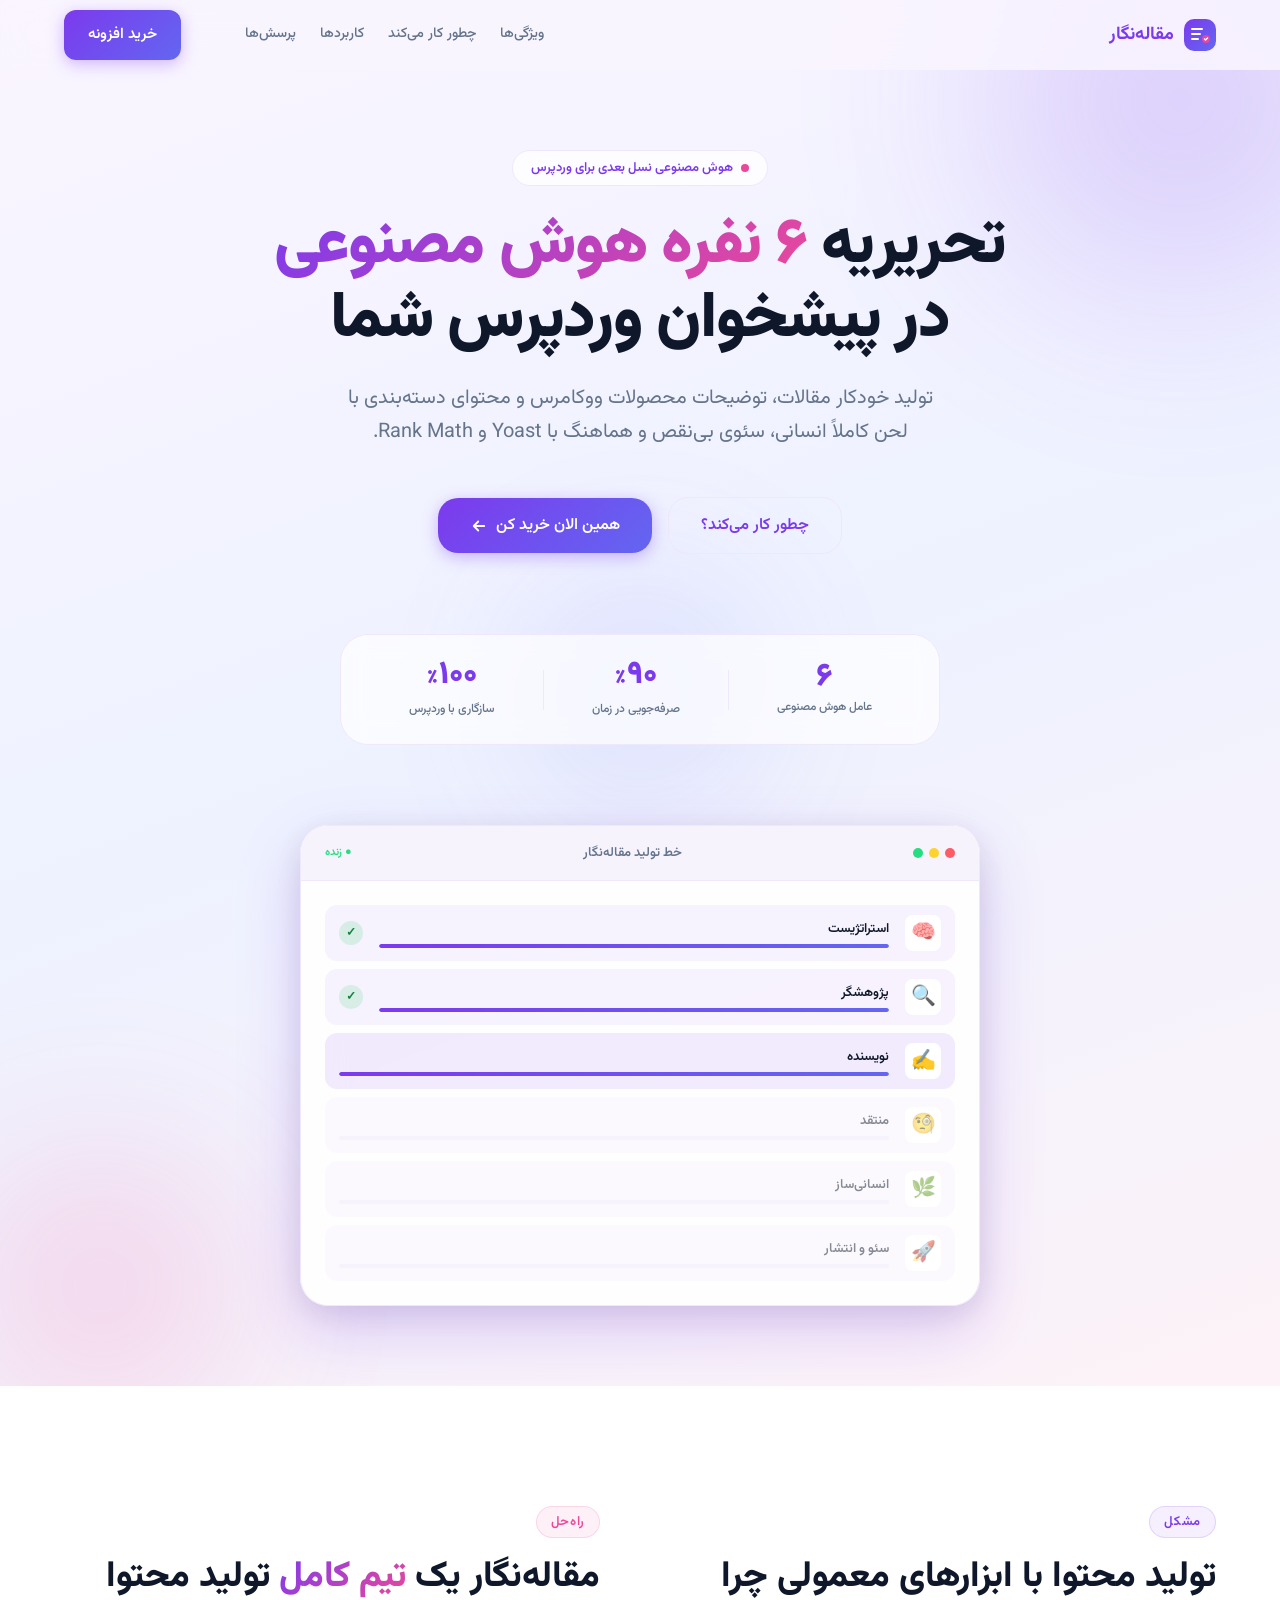
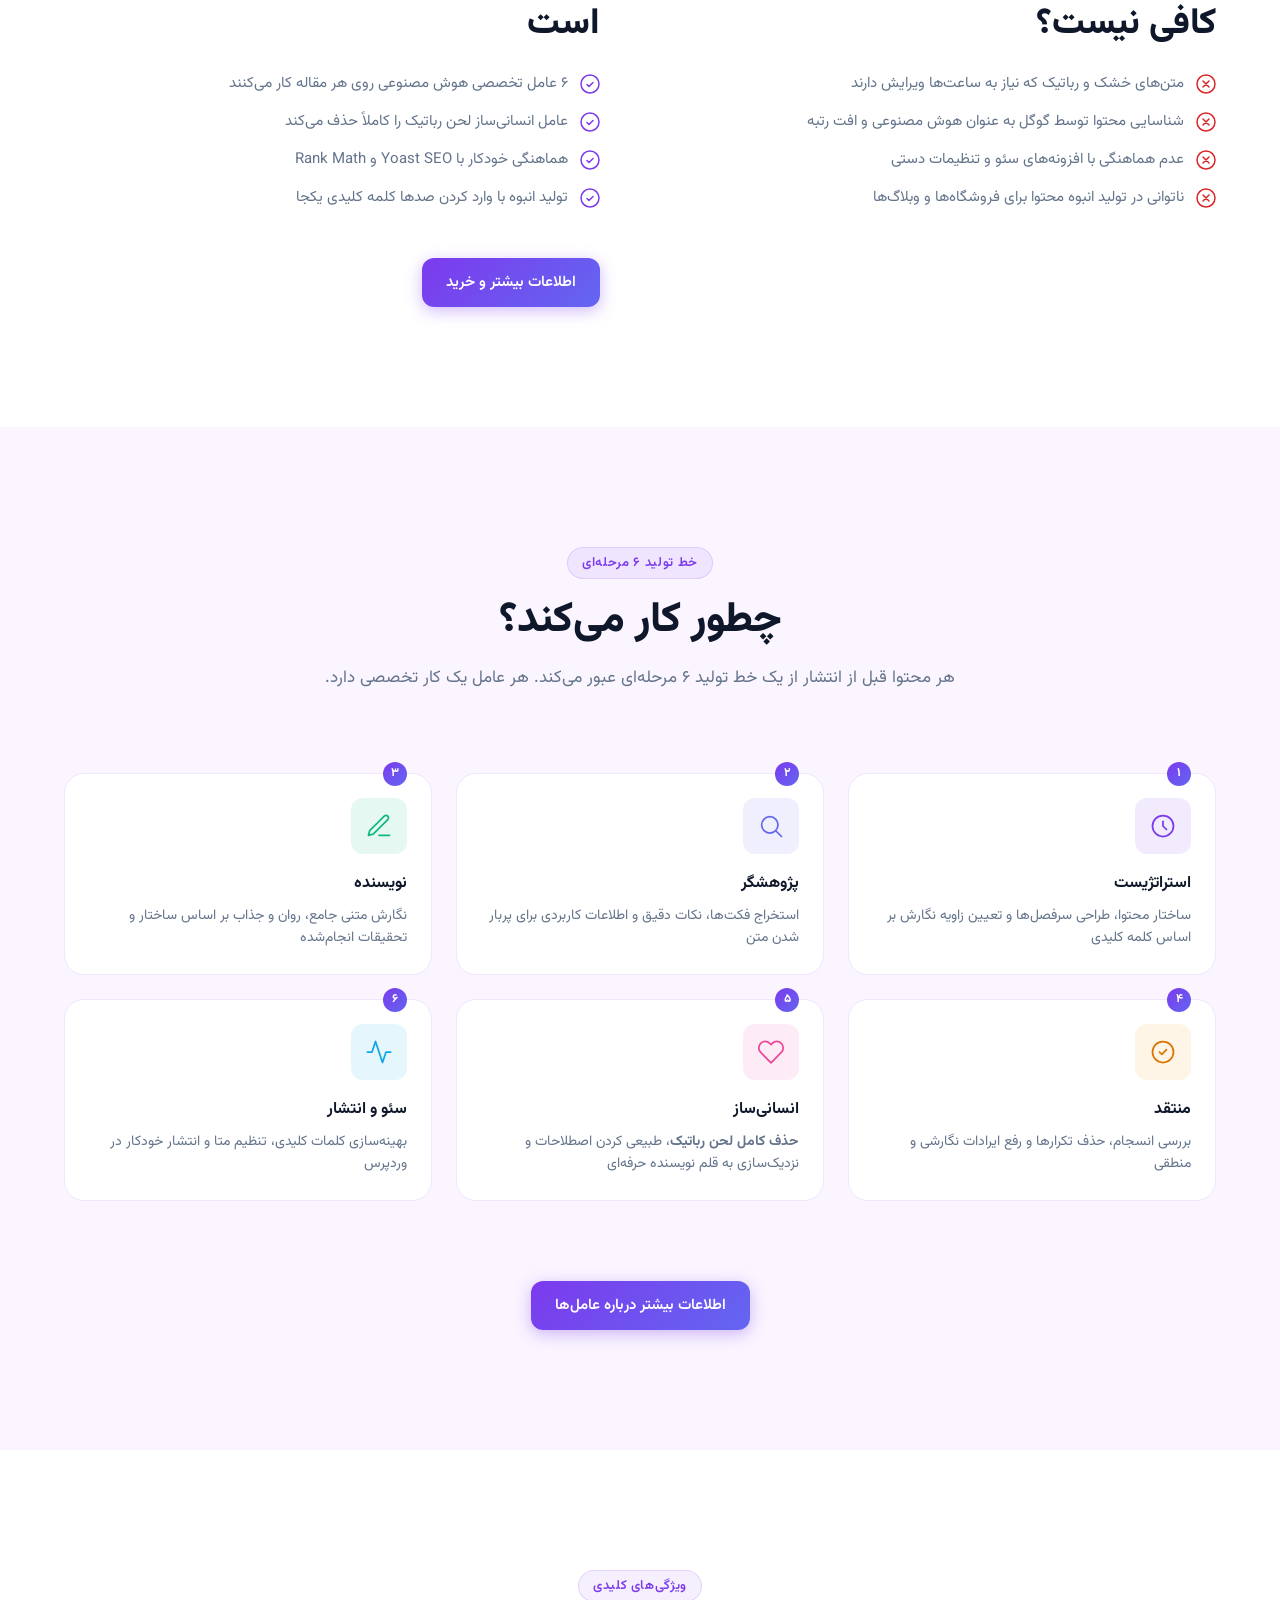
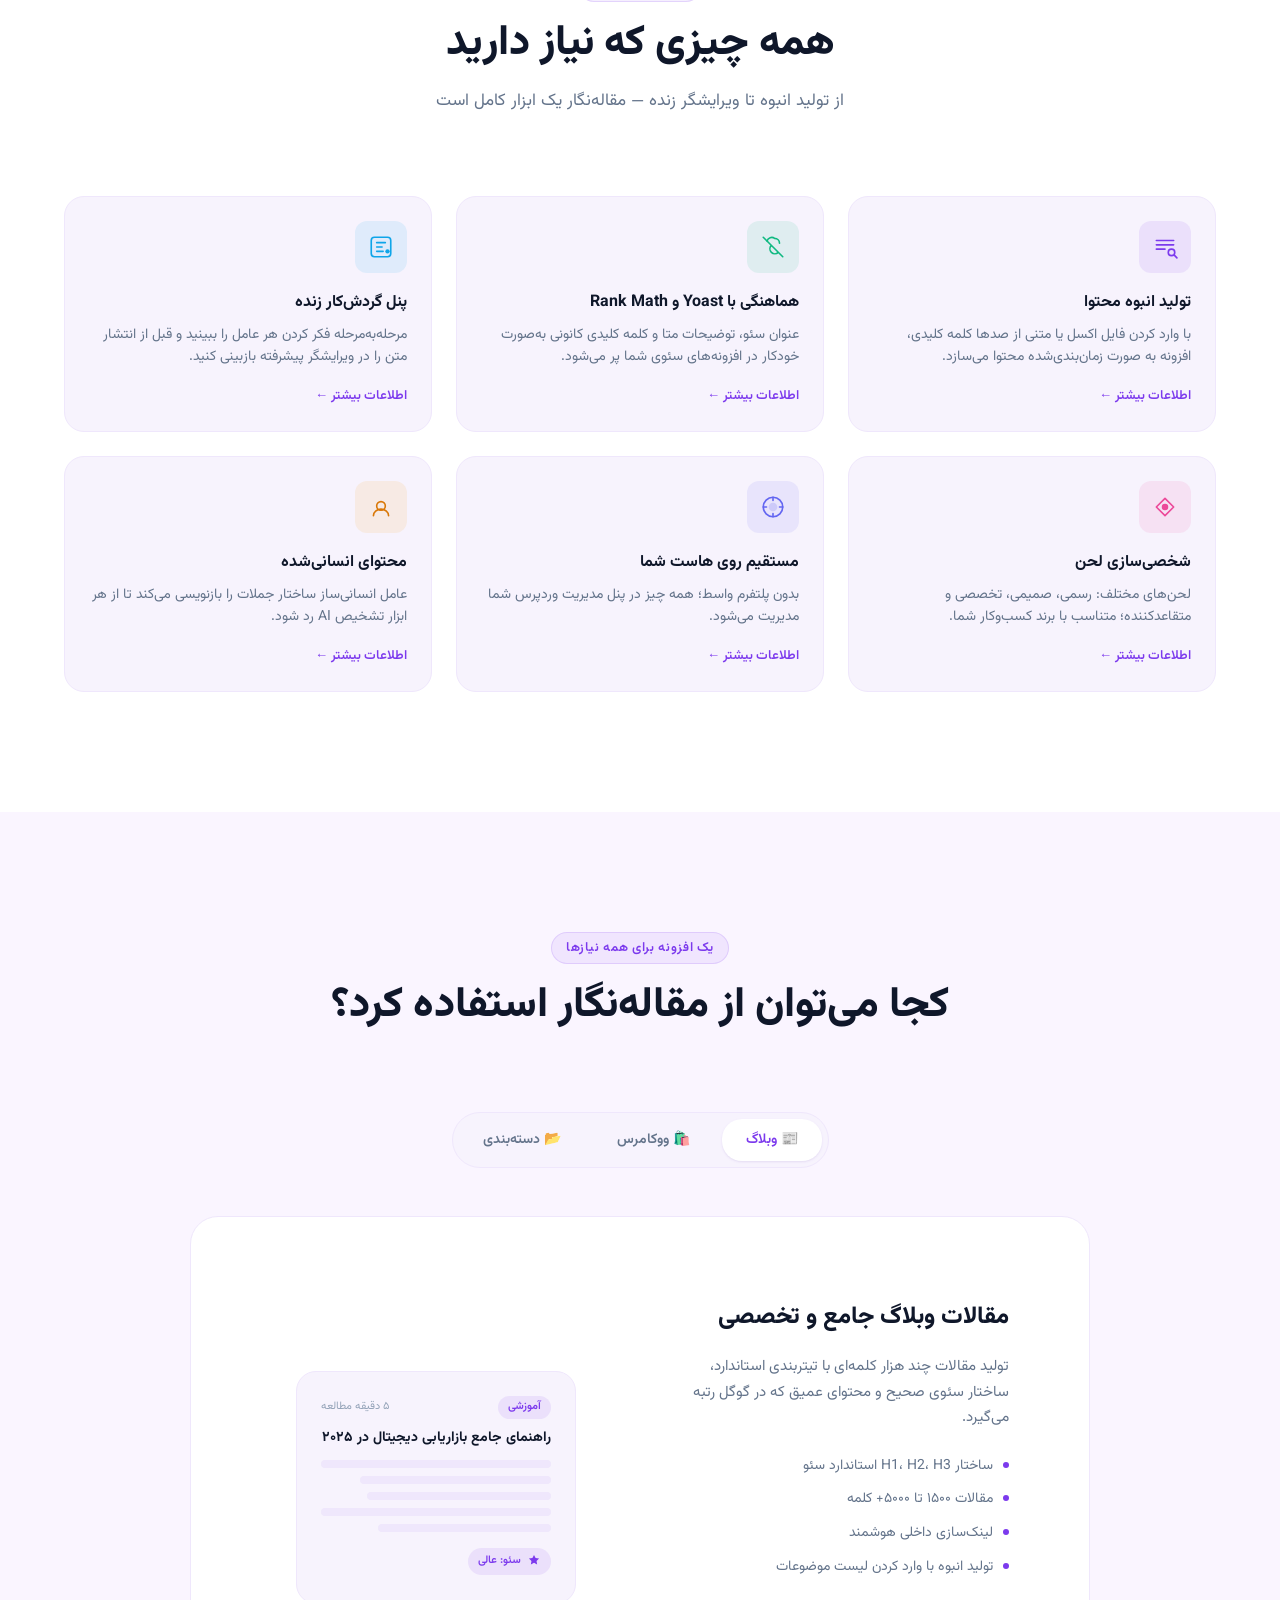
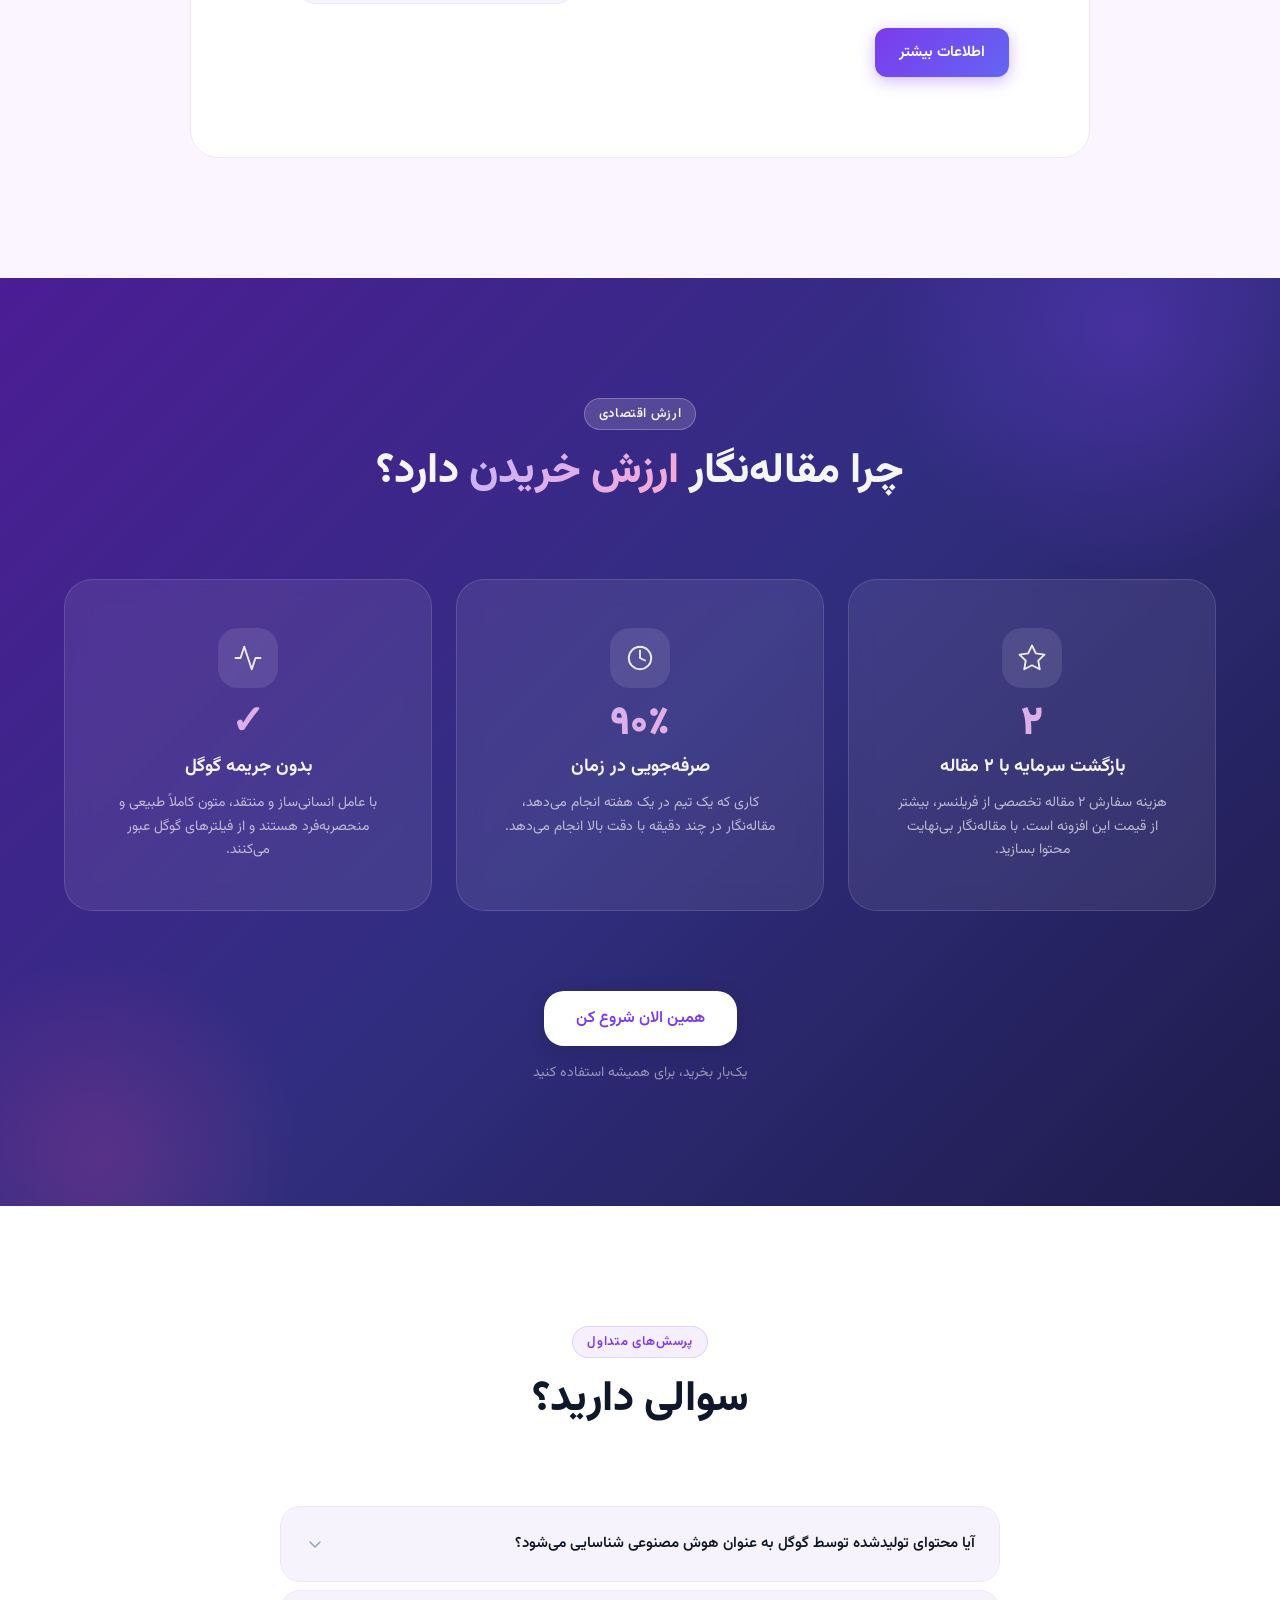
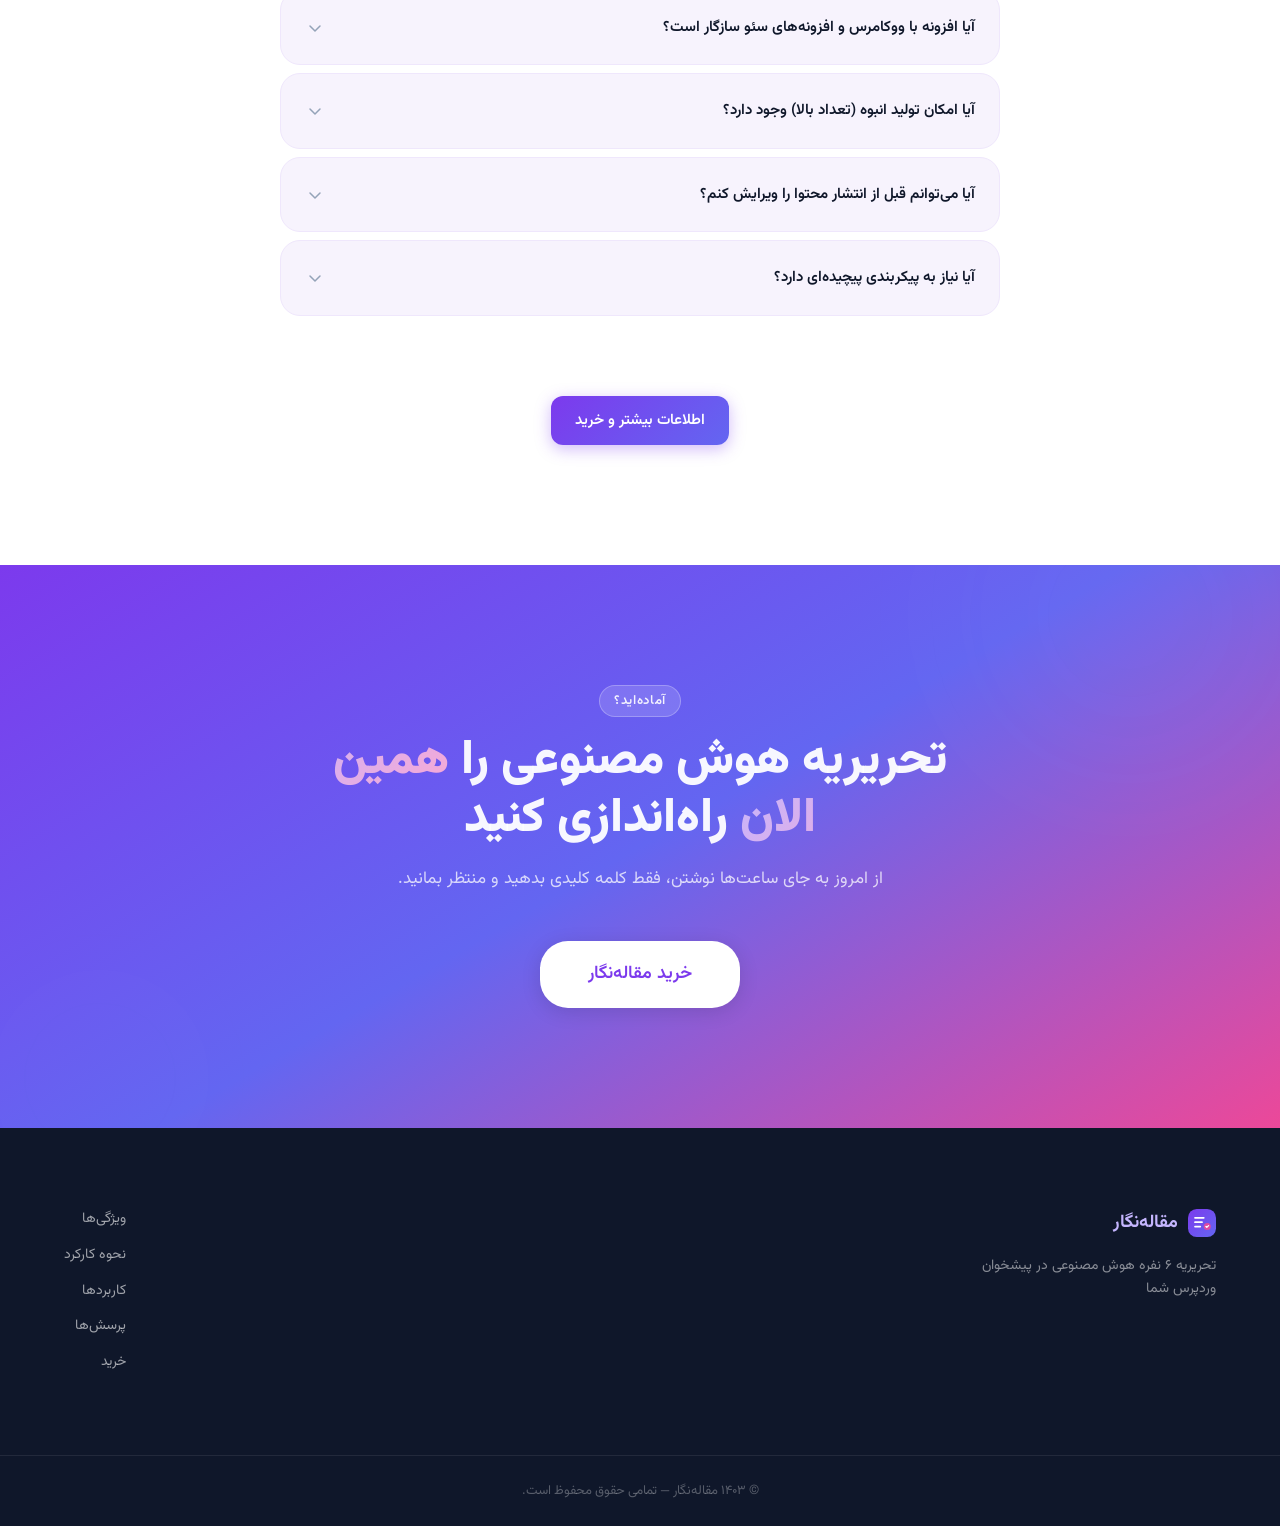
==== index.html @ 0fad4ed1 "fix: hero title line break - gradient text on line 1, rest on line 2" ====
<!DOCTYPE html>
<html lang="fa" dir="rtl">
<head>
  <meta charset="UTF-8" />
  <meta name="viewport" content="width=device-width, initial-scale=1.0" />
  <title>مقاله‌نگار | تحریریه هوش مصنوعی برای وردپرس شما</title>
  <meta name="description" content="مقاله‌نگار یک سیستم هوش مصنوعی ۶ عاملی برای تولید خودکار محتوای وردپرس، سئوی بی‌نقص و مدیریت آسان مقالات است." />
  <meta name="keywords" content="مقاله نگار, افزونه وردپرس, هوش مصنوعی, تولید محتوا, سئو, ووکامرس" />
  <link rel="preconnect" href="https://fonts.googleapis.com" />
  <link rel="preconnect" href="https://fonts.gstatic.com" crossorigin />
  <link href="https://fonts.googleapis.com/css2?family=Vazirmatn:wght@300;400;500;600;700;800;900&display=swap" rel="stylesheet" />
  <link rel="stylesheet" href="style.css" />
</head>
<body>

  <!-- ===== NAVBAR ===== -->
  <header class="navbar" id="navbar">
    <div class="container navbar-inner">
      <a href="#" class="logo" aria-label="مقاله‌نگار">
        <div class="logo-icon" aria-hidden="true">
          <svg width="32" height="32" viewBox="0 0 32 32" fill="none" xmlns="http://www.w3.org/2000/svg">
            <rect width="32" height="32" rx="10" fill="url(#logoGrad)"/>
            <path d="M8 10h10M8 15h8M8 20h6" stroke="#fff" stroke-width="2" stroke-linecap="round"/>
            <circle cx="22" cy="20" r="4" fill="#EC4899" opacity="0.9"/>
            <path d="M20.5 20l1 1 2-2" stroke="#fff" stroke-width="1.5" stroke-linecap="round" stroke-linejoin="round"/>
            <defs>
              <linearGradient id="logoGrad" x1="0" y1="0" x2="32" y2="32" gradientUnits="userSpaceOnUse">
                <stop stop-color="#7C3AED"/>
                <stop offset="1" stop-color="#6366F1"/>
              </linearGradient>
            </defs>
          </svg>
        </div>
        <span class="logo-text">مقاله‌نگار</span>
      </a>
      <nav class="nav-links" aria-label="ناوبری اصلی">
        <a href="#features">ویژگی‌ها</a>
        <a href="#how-it-works">چطور کار می‌کند</a>
        <a href="#usecases">کاربردها</a>
        <a href="#faq">پرسش‌ها</a>
      </nav>
      <a href="purchase.html" class="btn btn-primary nav-cta">خرید افزونه</a>
      <button class="nav-toggle" aria-label="باز کردن منو" aria-expanded="false" aria-controls="mobile-menu">
        <svg width="22" height="22" viewBox="0 0 22 22" fill="none" aria-hidden="true">
          <path d="M3 6h16M3 11h16M3 16h16" stroke="currentColor" stroke-width="2" stroke-linecap="round"/>
        </svg>
      </button>
    </div>
    <div class="mobile-menu" id="mobile-menu" hidden>
      <a href="#features">ویژگی‌ها</a>
      <a href="#how-it-works">چطور کار می‌کند</a>
      <a href="#usecases">کاربردها</a>
      <a href="#faq">پرسش‌ها</a>
      <a href="purchase.html" class="btn btn-primary">خرید افزونه</a>
    </div>
  </header>

  <main>

    <!-- ===== HERO ===== -->
    <section class="hero" id="hero" aria-labelledby="hero-heading">
      <div class="hero-bg-orbs" aria-hidden="true">
        <div class="orb orb-1"></div>
        <div class="orb orb-2"></div>
        <div class="orb orb-3"></div>
      </div>
      <div class="container hero-inner">
        <div class="hero-badge reveal-up">
          <span class="badge-dot" aria-hidden="true"></span>
          هوش مصنوعی نسل بعدی برای وردپرس
        </div>
        <h1 class="hero-title reveal-up delay-1" id="hero-heading">
          تحریریه <span class="text-gradient">۶ نفره هوش مصنوعی</span><br/>در پیشخوان وردپرس شما
        </h1>
        <p class="hero-subtitle reveal-up delay-2">
          تولید خودکار مقالات، توضیحات محصولات ووکامرس و محتوای دسته‌بندی با لحن کاملاً انسانی، سئوی بی‌نقص و هماهنگ با Yoast و Rank Math.
        </p>
        <div class="hero-actions reveal-up delay-3">
          <a href="#how-it-works" class="btn btn-ghost btn-lg" id="hero-cta-secondary">
            چطور کار می‌کند؟
          </a>
          <a href="purchase.html" class="btn btn-primary btn-lg" id="hero-cta-primary">
            همین الان خرید کن
            <svg width="18" height="18" viewBox="0 0 18 18" fill="none" aria-hidden="true">
              <path d="M14.25 9H3.75M8.25 4.5L3.75 9l4.5 4.5" stroke="currentColor" stroke-width="1.8" stroke-linecap="round" stroke-linejoin="round"/>
            </svg>
          </a>
        </div>
        <div class="hero-stats reveal-up delay-4">
          <div class="stat-item">
            <div class="stat-value-row">
              <span class="stat-number" data-target="6">۰</span>
            </div>
            <span class="stat-label">عامل هوش مصنوعی</span>
          </div>
          <div class="stat-divider" aria-hidden="true"></div>
          <div class="stat-item">
            <div class="stat-value-row">
              <span class="stat-number" data-target="90">۰</span><span class="stat-suffix">٪</span>
            </div>
            <span class="stat-label">صرفه‌جویی در زمان</span>
          </div>
          <div class="stat-divider" aria-hidden="true"></div>
          <div class="stat-item">
            <div class="stat-value-row">
              <span class="stat-number" data-target="100">۰</span><span class="stat-suffix">٪</span>
            </div>
            <span class="stat-label">سازگاری با وردپرس</span>
          </div>
        </div>
      </div>
      <!-- Hero visual card -->
      <div class="container">
        <div class="hero-visual reveal-up delay-5" aria-hidden="true">
          <div class="workflow-card">
            <div class="workflow-header">
              <div class="workflow-dots">
                <span></span><span></span><span></span>
              </div>
              <span class="workflow-title">خط تولید مقاله‌نگار</span>
              <span class="workflow-status live">● زنده</span>
            </div>
            <div class="workflow-agents">
              <div class="agent-step active">
                <div class="agent-icon planner">🧠</div>
                <div class="agent-info">
                  <span class="agent-name">استراتژیست</span>
                  <div class="agent-progress"><div class="progress-bar" style="width:100%"></div></div>
                </div>
                <span class="agent-badge done">✓</span>
              </div>
              <div class="agent-step active">
                <div class="agent-icon researcher">🔍</div>
                <div class="agent-info">
                  <span class="agent-name">پژوهشگر</span>
                  <div class="agent-progress"><div class="progress-bar" style="width:100%"></div></div>
                </div>
                <span class="agent-badge done">✓</span>
              </div>
              <div class="agent-step running">
                <div class="agent-icon writer">✍️</div>
                <div class="agent-info">
                  <span class="agent-name">نویسنده</span>
                  <div class="agent-progress"><div class="progress-bar progress-anim" style="width:65%"></div></div>
                </div>
                <span class="agent-badge running">...</span>
              </div>
              <div class="agent-step pending">
                <div class="agent-icon critic">🧐</div>
                <div class="agent-info">
                  <span class="agent-name">منتقد</span>
                  <div class="agent-progress"><div class="progress-bar" style="width:0%"></div></div>
                </div>
              </div>
              <div class="agent-step pending">
                <div class="agent-icon humanizer">🌿</div>
                <div class="agent-info">
                  <span class="agent-name">انسانی‌ساز</span>
                  <div class="agent-progress"><div class="progress-bar" style="width:0%"></div></div>
                </div>
              </div>
              <div class="agent-step pending">
                <div class="agent-icon seo">🚀</div>
                <div class="agent-info">
                  <span class="agent-name">سئو و انتشار</span>
                  <div class="agent-progress"><div class="progress-bar" style="width:0%"></div></div>
                </div>
              </div>
            </div>
          </div>
        </div>
      </div>
    </section>

    <!-- ===== PROBLEM / SOLUTION ===== -->
    <section class="problem-section section" id="problem" aria-labelledby="problem-heading">
      <div class="container">
        <div class="problem-inner">
          <div class="problem-side reveal-right">
            <div class="section-label">مشکل</div>
            <h2 id="problem-heading">تولید محتوا با ابزارهای معمولی چرا کافی نیست؟</h2>
            <ul class="problem-list">
              <li>
                <svg class="icon-x" viewBox="0 0 20 20" fill="none" aria-hidden="true"><circle cx="10" cy="10" r="9" stroke="#DC2626" stroke-width="1.5"/><path d="M7 7l6 6M13 7l-6 6" stroke="#DC2626" stroke-width="1.5" stroke-linecap="round"/></svg>
                متن‌های خشک و رباتیک که نیاز به ساعت‌ها ویرایش دارند
              </li>
              <li>
                <svg class="icon-x" viewBox="0 0 20 20" fill="none" aria-hidden="true"><circle cx="10" cy="10" r="9" stroke="#DC2626" stroke-width="1.5"/><path d="M7 7l6 6M13 7l-6 6" stroke="#DC2626" stroke-width="1.5" stroke-linecap="round"/></svg>
                شناسایی محتوا توسط گوگل به عنوان هوش مصنوعی و افت رتبه
              </li>
              <li>
                <svg class="icon-x" viewBox="0 0 20 20" fill="none" aria-hidden="true"><circle cx="10" cy="10" r="9" stroke="#DC2626" stroke-width="1.5"/><path d="M7 7l6 6M13 7l-6 6" stroke="#DC2626" stroke-width="1.5" stroke-linecap="round"/></svg>
                عدم هماهنگی با افزونه‌های سئو و تنظیمات دستی
              </li>
              <li>
                <svg class="icon-x" viewBox="0 0 20 20" fill="none" aria-hidden="true"><circle cx="10" cy="10" r="9" stroke="#DC2626" stroke-width="1.5"/><path d="M7 7l6 6M13 7l-6 6" stroke="#DC2626" stroke-width="1.5" stroke-linecap="round"/></svg>
                ناتوانی در تولید انبوه محتوا برای فروشگاه‌ها و وبلاگ‌ها
              </li>
            </ul>
          </div>
          <div class="solution-side reveal-left">
            <div class="section-label accent">راه‌حل</div>
            <h2>مقاله‌نگار یک <span class="text-gradient">تیم کامل</span> تولید محتوا است</h2>
            <ul class="solution-list">
              <li>
                <svg class="icon-check" viewBox="0 0 20 20" fill="none" aria-hidden="true"><circle cx="10" cy="10" r="9" stroke="#7C3AED" stroke-width="1.5"/><path d="M7 10.5l2 2 4-4" stroke="#7C3AED" stroke-width="1.5" stroke-linecap="round" stroke-linejoin="round"/></svg>
                ۶ عامل تخصصی هوش مصنوعی روی هر مقاله کار می‌کنند
              </li>
              <li>
                <svg class="icon-check" viewBox="0 0 20 20" fill="none" aria-hidden="true"><circle cx="10" cy="10" r="9" stroke="#7C3AED" stroke-width="1.5"/><path d="M7 10.5l2 2 4-4" stroke="#7C3AED" stroke-width="1.5" stroke-linecap="round" stroke-linejoin="round"/></svg>
                عامل انسانی‌ساز لحن رباتیک را کاملاً حذف می‌کند
              </li>
              <li>
                <svg class="icon-check" viewBox="0 0 20 20" fill="none" aria-hidden="true"><circle cx="10" cy="10" r="9" stroke="#7C3AED" stroke-width="1.5"/><path d="M7 10.5l2 2 4-4" stroke="#7C3AED" stroke-width="1.5" stroke-linecap="round" stroke-linejoin="round"/></svg>
                هماهنگی خودکار با Yoast SEO و Rank Math
              </li>
              <li>
                <svg class="icon-check" viewBox="0 0 20 20" fill="none" aria-hidden="true"><circle cx="10" cy="10" r="9" stroke="#7C3AED" stroke-width="1.5"/><path d="M7 10.5l2 2 4-4" stroke="#7C3AED" stroke-width="1.5" stroke-linecap="round" stroke-linejoin="round"/></svg>
                تولید انبوه با وارد کردن صدها کلمه کلیدی یکجا
              </li>
            </ul>
            <a href="purchase.html" class="btn btn-primary" id="problem-cta">اطلاعات بیشتر و خرید</a>
          </div>
        </div>
      </div>
    </section>

    <!-- ===== HOW IT WORKS — 6 AGENTS ===== -->
    <section class="agents-section section" id="how-it-works" aria-labelledby="agents-heading">
      <div class="container">
        <div class="section-header reveal-up">
          <div class="section-label">خط تولید ۶ مرحله‌ای</div>
          <h2 id="agents-heading">چطور کار می‌کند؟</h2>
          <p>هر محتوا قبل از انتشار از یک خط تولید ۶ مرحله‌ای عبور می‌کند. هر عامل یک کار تخصصی دارد.</p>
        </div>
        <div class="agents-pipeline reveal-up delay-1">
          <div class="pipeline-connector" aria-hidden="true"></div>
          <div class="agent-card" data-index="1">
            <div class="agent-card-number" aria-hidden="true">۱</div>
            <div class="agent-card-icon planner-bg" aria-hidden="true">
              <svg viewBox="0 0 24 24" fill="none" width="28" height="28">
                <path d="M12 3C7.03 3 3 7.03 3 12s4.03 9 9 9 9-4.03 9-9-4.03-9-9-9z" stroke="currentColor" stroke-width="1.5"/>
                <path d="M12 8v4l3 3" stroke="currentColor" stroke-width="1.5" stroke-linecap="round"/>
              </svg>
            </div>
            <h3>استراتژیست</h3>
            <p>ساختار محتوا، طراحی سرفصل‌ها و تعیین زاویه نگارش بر اساس کلمه کلیدی</p>
          </div>
          <div class="agent-card" data-index="2">
            <div class="agent-card-number" aria-hidden="true">۲</div>
            <div class="agent-card-icon researcher-bg" aria-hidden="true">
              <svg viewBox="0 0 24 24" fill="none" width="28" height="28">
                <circle cx="11" cy="11" r="7" stroke="currentColor" stroke-width="1.5"/>
                <path d="M16.5 16.5L21 21" stroke="currentColor" stroke-width="1.5" stroke-linecap="round"/>
              </svg>
            </div>
            <h3>پژوهشگر</h3>
            <p>استخراج فکت‌ها، نکات دقیق و اطلاعات کاربردی برای پربار شدن متن</p>
          </div>
          <div class="agent-card" data-index="3">
            <div class="agent-card-number" aria-hidden="true">۳</div>
            <div class="agent-card-icon writer-bg" aria-hidden="true">
              <svg viewBox="0 0 24 24" fill="none" width="28" height="28">
                <path d="M12 20h9M16.5 3.5a2.121 2.121 0 013 3L7 19l-4 1 1-4L16.5 3.5z" stroke="currentColor" stroke-width="1.5" stroke-linecap="round" stroke-linejoin="round"/>
              </svg>
            </div>
            <h3>نویسنده</h3>
            <p>نگارش متنی جامع، روان و جذاب بر اساس ساختار و تحقیقات انجام‌شده</p>
          </div>
          <div class="agent-card" data-index="4">
            <div class="agent-card-number" aria-hidden="true">۴</div>
            <div class="agent-card-icon critic-bg" aria-hidden="true">
              <svg viewBox="0 0 24 24" fill="none" width="28" height="28">
                <path d="M9 12l2 2 4-4M21 12c0 4.97-4.03 9-9 9S3 16.97 3 12 7.03 3 12 3s9 4.03 9 9z" stroke="currentColor" stroke-width="1.5" stroke-linecap="round" stroke-linejoin="round"/>
              </svg>
            </div>
            <h3>منتقد</h3>
            <p>بررسی انسجام، حذف تکرارها و رفع ایرادات نگارشی و منطقی</p>
          </div>
          <div class="agent-card" data-index="5">
            <div class="agent-card-number" aria-hidden="true">۵</div>
            <div class="agent-card-icon humanizer-bg" aria-hidden="true">
              <svg viewBox="0 0 24 24" fill="none" width="28" height="28">
                <path d="M20.84 4.61a5.5 5.5 0 00-7.78 0L12 5.67l-1.06-1.06a5.5 5.5 0 00-7.78 7.78l1.06 1.06L12 21.23l7.78-7.78 1.06-1.06a5.5 5.5 0 000-7.78z" stroke="currentColor" stroke-width="1.5" stroke-linecap="round" stroke-linejoin="round"/>
              </svg>
            </div>
            <h3>انسانی‌ساز</h3>
            <p><strong>حذف کامل لحن رباتیک</strong>، طبیعی کردن اصطلاحات و نزدیک‌سازی به قلم نویسنده حرفه‌ای</p>
          </div>
          <div class="agent-card" data-index="6">
            <div class="agent-card-number" aria-hidden="true">۶</div>
            <div class="agent-card-icon seo-bg" aria-hidden="true">
              <svg viewBox="0 0 24 24" fill="none" width="28" height="28">
                <path d="M22 12h-4l-3 9L9 3l-3 9H2" stroke="currentColor" stroke-width="1.5" stroke-linecap="round" stroke-linejoin="round"/>
              </svg>
            </div>
            <h3>سئو و انتشار</h3>
            <p>بهینه‌سازی کلمات کلیدی، تنظیم متا و انتشار خودکار در وردپرس</p>
          </div>
        </div>
        <div class="section-cta reveal-up delay-2">
          <a href="purchase.html" class="btn btn-primary" id="agents-cta">اطلاعات بیشتر درباره عامل‌ها</a>
        </div>
      </div>
    </section>

    <!-- ===== FEATURES ===== -->
    <section class="features-section section" id="features" aria-labelledby="features-heading">
      <div class="container">
        <div class="section-header reveal-up">
          <div class="section-label">ویژگی‌های کلیدی</div>
          <h2 id="features-heading">همه چیزی که نیاز دارید</h2>
          <p>از تولید انبوه تا ویرایشگر زنده — مقاله‌نگار یک ابزار کامل است</p>
        </div>
        <div class="features-grid">
          <div class="feature-card reveal-up delay-1" id="feat-bulk">
            <div class="feature-icon bulk-icon" aria-hidden="true">
              <svg viewBox="0 0 24 24" fill="none" width="26" height="26">
                <path d="M4 6h16M4 10h16M4 14h8" stroke="currentColor" stroke-width="1.5" stroke-linecap="round"/>
                <circle cx="18" cy="17" r="3" stroke="currentColor" stroke-width="1.5"/>
                <path d="M21 20l2 2" stroke="currentColor" stroke-width="1.5" stroke-linecap="round"/>
              </svg>
            </div>
            <h3>تولید انبوه محتوا</h3>
            <p>با وارد کردن فایل اکسل یا متنی از صدها کلمه کلیدی، افزونه به صورت زمان‌بندی‌شده محتوا می‌سازد.</p>
            <a href="purchase.html" class="feature-link" id="feat-bulk-cta" aria-label="اطلاعات بیشتر درباره تولید انبوه">اطلاعات بیشتر ←</a>
          </div>
          <div class="feature-card reveal-up delay-2" id="feat-seo">
            <div class="feature-icon seo-icon" aria-hidden="true">
              <svg viewBox="0 0 24 24" fill="none" width="26" height="26">
                <path d="M3 3l18 18M10.5 10.5a4.5 4.5 0 006.4 6.4" stroke="currentColor" stroke-width="1.5" stroke-linecap="round"/>
                <path d="M6.5 6.5A4.5 4.5 0 0113.5 4 4.5 4.5 0 0118 8.5" stroke="currentColor" stroke-width="1.5" stroke-linecap="round"/>
              </svg>
            </div>
            <h3>هماهنگی با Yoast و Rank Math</h3>
            <p>عنوان سئو، توضیحات متا و کلمه کلیدی کانونی به‌صورت خودکار در افزونه‌های سئوی شما پر می‌شود.</p>
            <a href="purchase.html" class="feature-link" id="feat-seo-cta" aria-label="اطلاعات بیشتر درباره هماهنگی سئو">اطلاعات بیشتر ←</a>
          </div>
          <div class="feature-card reveal-up delay-3" id="feat-editor">
            <div class="feature-icon editor-icon" aria-hidden="true">
              <svg viewBox="0 0 24 24" fill="none" width="26" height="26">
                <rect x="3" y="3" width="18" height="18" rx="3" stroke="currentColor" stroke-width="1.5"/>
                <path d="M8 8h8M8 12h5M8 16h6" stroke="currentColor" stroke-width="1.5" stroke-linecap="round"/>
                <circle cx="18" cy="16" r="2" fill="currentColor"/>
              </svg>
            </div>
            <h3>پنل گردش‌کار زنده</h3>
            <p>مرحله‌به‌مرحله فکر کردن هر عامل را ببینید و قبل از انتشار متن را در ویرایشگر پیشرفته بازبینی کنید.</p>
            <a href="purchase.html" class="feature-link" id="feat-editor-cta" aria-label="اطلاعات بیشتر درباره ویرایشگر زنده">اطلاعات بیشتر ←</a>
          </div>
          <div class="feature-card reveal-up delay-4" id="feat-tone">
            <div class="feature-icon tone-icon" aria-hidden="true">
              <svg viewBox="0 0 24 24" fill="none" width="26" height="26">
                <path d="M12 20l-8-8 8-8 8 8-8 8z" stroke="currentColor" stroke-width="1.5" stroke-linejoin="round"/>
                <circle cx="12" cy="12" r="3" fill="currentColor"/>
              </svg>
            </div>
            <h3>شخصی‌سازی لحن</h3>
            <p>لحن‌های مختلف: رسمی، صمیمی، تخصصی و متقاعدکننده؛ متناسب با برند کسب‌وکار شما.</p>
            <a href="purchase.html" class="feature-link" id="feat-tone-cta" aria-label="اطلاعات بیشتر درباره شخصی‌سازی لحن">اطلاعات بیشتر ←</a>
          </div>
          <div class="feature-card reveal-up delay-5" id="feat-wp">
            <div class="feature-icon wp-icon" aria-hidden="true">
              <svg viewBox="0 0 24 24" fill="none" width="26" height="26">
                <circle cx="12" cy="12" r="9" stroke="currentColor" stroke-width="1.5"/>
                <path d="M12 3v3M12 18v3M3 12h3M18 12h3" stroke="currentColor" stroke-width="1.5" stroke-linecap="round"/>
                <circle cx="12" cy="12" r="4" fill="currentColor" opacity="0.2"/>
              </svg>
            </div>
            <h3>مستقیم روی هاست شما</h3>
            <p>بدون پلتفرم واسط؛ همه چیز در پنل مدیریت وردپرس شما مدیریت می‌شود.</p>
            <a href="purchase.html" class="feature-link" id="feat-wp-cta" aria-label="اطلاعات بیشتر">اطلاعات بیشتر ←</a>
          </div>
          <div class="feature-card reveal-up delay-6" id="feat-human">
            <div class="feature-icon human-icon" aria-hidden="true">
              <svg viewBox="0 0 24 24" fill="none" width="26" height="26">
                <path d="M16 11c0 2.21-1.79 4-4 4s-4-1.79-4-4 1.79-4 4-4 4 1.79 4 4z" stroke="currentColor" stroke-width="1.5"/>
                <path d="M5 20c0-3.31 3.13-6 7-6s7 2.69 7 6" stroke="currentColor" stroke-width="1.5" stroke-linecap="round"/>
              </svg>
            </div>
            <h3>محتوای انسانی‌شده</h3>
            <p>عامل انسانی‌ساز ساختار جملات را بازنویسی می‌کند تا از هر ابزار تشخیص AI رد شود.</p>
            <a href="purchase.html" class="feature-link" id="feat-human-cta" aria-label="اطلاعات بیشتر درباره انسانی‌سازی">اطلاعات بیشتر ←</a>
          </div>
        </div>
      </div>
    </section>

    <!-- ===== USE CASES ===== -->
    <section class="usecases-section section" id="usecases" aria-labelledby="usecases-heading">
      <div class="container">
        <div class="section-header reveal-up">
          <div class="section-label">یک افزونه برای همه نیازها</div>
          <h2 id="usecases-heading">کجا می‌توان از مقاله‌نگار استفاده کرد؟</h2>
        </div>
        <div class="usecases-tabs reveal-up delay-1">
          <div class="tabs-list" role="tablist" aria-label="کاربردهای افزونه">
            <button class="tab-btn active" role="tab" aria-selected="true" aria-controls="tab-blog" id="tab-btn-blog">📰 وبلاگ</button>
            <button class="tab-btn" role="tab" aria-selected="false" aria-controls="tab-woo" id="tab-btn-woo">🛍️ ووکامرس</button>
            <button class="tab-btn" role="tab" aria-selected="false" aria-controls="tab-cat" id="tab-btn-cat">📂 دسته‌بندی</button>
          </div>
          <div class="tab-content" id="tab-blog" role="tabpanel" aria-labelledby="tab-btn-blog">
            <div class="usecase-content">
              <div class="usecase-text">
                <h3>مقالات وبلاگ جامع و تخصصی</h3>
                <p>تولید مقالات چند هزار کلمه‌ای با تیتربندی استاندارد، ساختار سئوی صحیح و محتوای عمیق که در گوگل رتبه می‌گیرد.</p>
                <ul>
                  <li>ساختار H1، H2، H3 استاندارد سئو</li>
                  <li>مقالات ۱۵۰۰ تا ۵۰۰۰+ کلمه</li>
                  <li>لینک‌سازی داخلی هوشمند</li>
                  <li>تولید انبوه با وارد کردن لیست موضوعات</li>
                </ul>
                <a href="purchase.html" class="btn btn-primary" id="usecase-blog-cta">اطلاعات بیشتر</a>
              </div>
              <div class="usecase-visual blog-visual" aria-hidden="true">
                <div class="mock-post">
                  <div class="mock-post-header">
                    <div class="mock-tag">آموزشی</div>
                    <div class="mock-time">۵ دقیقه مطالعه</div>
                  </div>
                  <div class="mock-title">راهنمای جامع بازاریابی دیجیتال در ۲۰۲۵</div>
                  <div class="mock-lines">
                    <div class="mock-line w-full"></div>
                    <div class="mock-line w-5/6"></div>
                    <div class="mock-line w-4/5"></div>
                    <div class="mock-line w-full"></div>
                    <div class="mock-line w-3/4"></div>
                  </div>
                  <div class="mock-seo-badge">
                    <svg viewBox="0 0 16 16" fill="none" width="14" height="14"><path d="M8 1l1.79 3.62L13.8 5.24l-2.9 2.83.68 3.98L8 10.1l-3.58 1.95.68-3.98-2.9-2.83 4.01-.62L8 1z" fill="#7C3AED"/></svg>
                    سئو: عالی
                  </div>
                </div>
              </div>
            </div>
          </div>
          <div class="tab-content hidden" id="tab-woo" role="tabpanel" aria-labelledby="tab-btn-woo">
            <div class="usecase-content">
              <div class="usecase-text">
                <h3>توضیحات محصولات ووکامرس</h3>
                <p>نوشتن توضیحات جذاب، مزایا، ویژگی‌ها و نقد و بررسی برای محصولات فروشگاه جهت افزایش نرخ تبدیل و فروش.</p>
                <ul>
                  <li>توضیح کوتاه و بلند محصول</li>
                  <li>جدول مقایسه ویژگی‌ها</li>
                  <li>متن متقاعدکننده برای افزایش فروش</li>
                  <li>بهینه‌سازی برای صفحات محصول</li>
                </ul>
                <a href="purchase.html" class="btn btn-primary" id="usecase-woo-cta">اطلاعات بیشتر</a>
              </div>
              <div class="usecase-visual woo-visual" aria-hidden="true">
                <div class="mock-product">
                  <div class="mock-product-img">
                    <svg viewBox="0 0 80 60" fill="none" width="80" height="60">
                      <rect width="80" height="60" rx="8" fill="#EFE7FC"/>
                      <rect x="20" y="10" width="40" height="40" rx="6" fill="#DDD6FE"/>
                      <path d="M30 30l5 5 15-15" stroke="#7C3AED" stroke-width="2" stroke-linecap="round" stroke-linejoin="round"/>
                    </svg>
                  </div>
                  <div class="mock-product-info">
                    <div class="mock-product-name">محصول نمونه</div>
                    <div class="mock-product-price">۲۵۰,۰۰۰ تومان</div>
                    <div class="mock-product-desc">
                      <div class="mock-line w-full"></div>
                      <div class="mock-line w-4/5"></div>
                    </div>
                    <div class="mock-add-btn">افزودن به سبد</div>
                  </div>
                </div>
              </div>
            </div>
          </div>
          <div class="tab-content hidden" id="tab-cat" role="tabpanel" aria-labelledby="tab-btn-cat">
            <div class="usecase-content">
              <div class="usecase-text">
                <h3>صفحات دسته‌بندی و آرشیو</h3>
                <p>تولید محتوای سئوشده برای صفحات دسته‌بندی که معمولاً کلیدی‌ترین صفحات سئو هستند.</p>
                <ul>
                  <li>محتوای منحصربه‌فرد برای هر دسته</li>
                  <li>بهینه‌سازی برای کلمات کلیدی دسته</li>
                  <li>تولید خودکار برای صدها دسته‌بندی</li>
                  <li>انسجام محتوایی در کل سایت</li>
                </ul>
                <a href="purchase.html" class="btn btn-primary" id="usecase-cat-cta">اطلاعات بیشتر</a>
              </div>
              <div class="usecase-visual cat-visual" aria-hidden="true">
                <div class="mock-categories">
                  <div class="mock-cat-item">
                    <div class="mock-cat-icon"></div>
                    <div class="mock-cat-info">
                      <div class="mock-line w-3/4"></div>
                      <div class="mock-line w-1/2 sm"></div>
                    </div>
                    <div class="mock-cat-badge">۴۲</div>
                  </div>
                  <div class="mock-cat-item">
                    <div class="mock-cat-icon"></div>
                    <div class="mock-cat-info">
                      <div class="mock-line w-2/3"></div>
                      <div class="mock-line w-2/5 sm"></div>
                    </div>
                    <div class="mock-cat-badge">۱۸</div>
                  </div>
                  <div class="mock-cat-item">
                    <div class="mock-cat-icon"></div>
                    <div class="mock-cat-info">
                      <div class="mock-line w-4/5"></div>
                      <div class="mock-line w-3/5 sm"></div>
                    </div>
                    <div class="mock-cat-badge">۸۷</div>
                  </div>
                </div>
              </div>
            </div>
          </div>
        </div>
      </div>
    </section>

    <!-- ===== ROI / VALUE ===== -->
    <section class="roi-section section" id="roi" aria-labelledby="roi-heading">
      <div class="roi-bg" aria-hidden="true"></div>
      <div class="container">
        <div class="section-header reveal-up">
          <div class="section-label light">ارزش اقتصادی</div>
          <h2 id="roi-heading" class="light">چرا مقاله‌نگار <span class="text-gradient-light">ارزش خریدن</span> دارد؟</h2>
        </div>
        <div class="roi-cards">
          <div class="roi-card reveal-up delay-1">
            <div class="roi-icon" aria-hidden="true">
              <svg viewBox="0 0 24 24" fill="none" width="30" height="30"><path d="M12 2l3.09 6.26L22 9.27l-5 4.87 1.18 6.88L12 17.77l-6.18 3.25L7 14.14 2 9.27l6.91-1.01L12 2z" stroke="currentColor" stroke-width="1.5" stroke-linejoin="round"/></svg>
            </div>
            <div class="roi-number">۲</div>
            <h3>بازگشت سرمایه با ۲ مقاله</h3>
            <p>هزینه سفارش ۲ مقاله تخصصی از فریلنسر، بیشتر از قیمت این افزونه است. با مقاله‌نگار بی‌نهایت محتوا بسازید.</p>
          </div>
          <div class="roi-card reveal-up delay-2">
            <div class="roi-icon" aria-hidden="true">
              <svg viewBox="0 0 24 24" fill="none" width="30" height="30"><circle cx="12" cy="12" r="9" stroke="currentColor" stroke-width="1.5"/><path d="M12 6v6l4 2" stroke="currentColor" stroke-width="1.5" stroke-linecap="round"/></svg>
            </div>
            <div class="roi-number">۹۰٪</div>
            <h3>صرفه‌جویی در زمان</h3>
            <p>کاری که یک تیم در یک هفته انجام می‌دهد، مقاله‌نگار در چند دقیقه با دقت بالا انجام می‌دهد.</p>
          </div>
          <div class="roi-card reveal-up delay-3">
            <div class="roi-icon" aria-hidden="true">
              <svg viewBox="0 0 24 24" fill="none" width="30" height="30"><path d="M22 12h-4l-3 9L9 3l-3 9H2" stroke="currentColor" stroke-width="1.5" stroke-linecap="round" stroke-linejoin="round"/></svg>
            </div>
            <div class="roi-number">✓</div>
            <h3>بدون جریمه گوگل</h3>
            <p>با عامل انسانی‌ساز و منتقد، متون کاملاً طبیعی و منحصربه‌فرد هستند و از فیلترهای گوگل عبور می‌کنند.</p>
          </div>
        </div>
        <div class="roi-cta reveal-up delay-4">
          <a href="purchase.html" class="btn btn-white btn-lg" id="roi-cta">همین الان شروع کن</a>
          <p class="roi-cta-sub">یک‌بار بخرید، برای همیشه استفاده کنید</p>
        </div>
      </div>
    </section>

    <!-- ===== FAQ ===== -->
    <section class="faq-section section" id="faq" aria-labelledby="faq-heading">
      <div class="container">
        <div class="section-header reveal-up">
          <div class="section-label">پرسش‌های متداول</div>
          <h2 id="faq-heading">سوالی دارید؟</h2>
        </div>
        <div class="faq-list reveal-up delay-1">
          <details class="faq-item">
            <summary class="faq-question">
              آیا محتوای تولیدشده توسط گوگل به عنوان هوش مصنوعی شناسایی می‌شود؟
              <svg class="faq-chevron" viewBox="0 0 20 20" fill="none" aria-hidden="true"><path d="M5 8l5 5 5-5" stroke="currentColor" stroke-width="1.5" stroke-linecap="round" stroke-linejoin="round"/></svg>
            </summary>
            <div class="faq-answer">
              خیر؛ به دلیل وجود مرحله اختصاصی «انسانی‌سازی متن»، ساختار جملات و لحن محتوا کاملاً شبیه به نگارش یک نویسنده انسانی بهینه‌سازی می‌شود و از ابزارهای تشخیص رد می‌شود.
            </div>
          </details>
          <details class="faq-item">
            <summary class="faq-question">
              آیا افزونه با ووکامرس و افزونه‌های سئو سازگار است؟
              <svg class="faq-chevron" viewBox="0 0 20 20" fill="none" aria-hidden="true"><path d="M5 8l5 5 5-5" stroke="currentColor" stroke-width="1.5" stroke-linecap="round" stroke-linejoin="round"/></svg>
            </summary>
            <div class="faq-answer">
              بله؛ مقاله‌نگار به صورت خودکار با محصولات ووکامرس، افزونه Yoast SEO و Rank Math هماهنگ است و فیلدهای سئو را کاملاً پر می‌کند.
            </div>
          </details>
          <details class="faq-item">
            <summary class="faq-question">
              آیا امکان تولید انبوه (تعداد بالا) وجود دارد؟
              <svg class="faq-chevron" viewBox="0 0 20 20" fill="none" aria-hidden="true"><path d="M5 8l5 5 5-5" stroke="currentColor" stroke-width="1.5" stroke-linecap="round" stroke-linejoin="round"/></svg>
            </summary>
            <div class="faq-answer">
              بله؛ با ابزار Bulk Import می‌توانید لیست عناوین را وارد کنید تا افزونه به نوبت محتواها را تولید و منتشر (یا پیش‌نویس) کند.
            </div>
          </details>
          <details class="faq-item">
            <summary class="faq-question">
              آیا می‌توانم قبل از انتشار محتوا را ویرایش کنم؟
              <svg class="faq-chevron" viewBox="0 0 20 20" fill="none" aria-hidden="true"><path d="M5 8l5 5 5-5" stroke="currentColor" stroke-width="1.5" stroke-linecap="round" stroke-linejoin="round"/></svg>
            </summary>
            <div class="faq-answer">
              بله؛ پنل گردش‌کار زنده به شما امکان می‌دهد خروجی هر عامل را قبل از انتشار در ویرایشگر پیشرفته مشاهده و ویرایش کنید.
            </div>
          </details>
          <details class="faq-item">
            <summary class="faq-question">
              آیا نیاز به پیکربندی پیچیده‌ای دارد؟
              <svg class="faq-chevron" viewBox="0 0 20 20" fill="none" aria-hidden="true"><path d="M5 8l5 5 5-5" stroke="currentColor" stroke-width="1.5" stroke-linecap="round" stroke-linejoin="round"/></svg>
            </summary>
            <div class="faq-answer">
              خیر؛ مقاله‌نگار مستقیم روی هاست وردپرس شما نصب می‌شود. فقط کلید API هوش مصنوعی خود را وارد کنید و شروع کنید.
            </div>
          </details>
        </div>
        <div class="section-cta reveal-up delay-2">
          <a href="purchase.html" class="btn btn-primary" id="faq-cta">اطلاعات بیشتر و خرید</a>
        </div>
      </div>
    </section>

    <!-- ===== FINAL CTA ===== -->
    <section class="final-cta section" id="final-cta" aria-labelledby="final-cta-heading">
      <div class="final-cta-bg" aria-hidden="true">
        <div class="orb orb-final-1"></div>
        <div class="orb orb-final-2"></div>
      </div>
      <div class="container">
        <div class="final-cta-inner reveal-up">
          <div class="section-label light">آماده‌اید؟</div>
          <h2 id="final-cta-heading" class="light">تحریریه هوش مصنوعی را <span class="text-gradient-light">همین الان</span> راه‌اندازی کنید</h2>
          <p class="light">از امروز به جای ساعت‌ها نوشتن، فقط کلمه کلیدی بدهید و منتظر بمانید.</p>
          <div class="final-cta-actions">
            <a href="purchase.html" class="btn btn-white btn-xl" id="final-cta-btn">خرید مقاله‌نگار</a>
          </div>
        </div>
      </div>
    </section>

  </main>

  <!-- ===== FOOTER ===== -->
  <footer class="footer" role="contentinfo">
    <div class="container footer-inner">
      <div class="footer-brand">
        <a href="#" class="logo" aria-label="مقاله‌نگار">
          <div class="logo-icon" aria-hidden="true">
            <svg width="28" height="28" viewBox="0 0 32 32" fill="none">
              <rect width="32" height="32" rx="10" fill="url(#footerLogoGrad)"/>
              <path d="M8 10h10M8 15h8M8 20h6" stroke="#fff" stroke-width="2" stroke-linecap="round"/>
              <circle cx="22" cy="20" r="4" fill="#EC4899" opacity="0.9"/>
              <path d="M20.5 20l1 1 2-2" stroke="#fff" stroke-width="1.5" stroke-linecap="round" stroke-linejoin="round"/>
              <defs>
                <linearGradient id="footerLogoGrad" x1="0" y1="0" x2="32" y2="32" gradientUnits="userSpaceOnUse">
                  <stop stop-color="#7C3AED"/>
                  <stop offset="1" stop-color="#6366F1"/>
                </linearGradient>
              </defs>
            </svg>
          </div>
          <span class="logo-text">مقاله‌نگار</span>
        </a>
        <p>تحریریه ۶ نفره هوش مصنوعی در پیشخوان وردپرس شما</p>
      </div>
      <div class="footer-links">
        <nav aria-label="لینک‌های پاورقی">
          <a href="#features">ویژگی‌ها</a>
          <a href="#how-it-works">نحوه کارکرد</a>
          <a href="#usecases">کاربردها</a>
          <a href="#faq">پرسش‌ها</a>
          <a href="purchase.html">خرید</a>
        </nav>
      </div>
    </div>
    <div class="footer-bottom">
      <div class="container">
        <p>© ۱۴۰۳ مقاله‌نگار — تمامی حقوق محفوظ است.</p>
      </div>
    </div>
  </footer>

  <script src="script.js"></script>
</body>
</html>
---- style.css ----
/* ================================================================
   MAGHALE NEGAR — Premium Landing Page Styles
   Design System: Space Grotesk + Vazirmatn, Purple/Indigo/Pink
   Direction: RTL (Persian)
   ================================================================ */

/* ---- Google Fonts (loaded in HTML) + Base Reset ---- */
@import url('https://fonts.googleapis.com/css2?family=Vazirmatn:wght@300;400;500;600;700;800;900&display=swap');

/* ---- Design Tokens ---- */
:root {
  --color-primary:     #7C3AED;
  --color-primary-h:   #6D28D9;
  --color-secondary:   #6366F1;
  --color-accent:      #EC4899;
  --color-accent-h:    #DB2777;
  --color-bg:          #FAF5FF;
  --color-surface:     #FFFFFF;
  --color-muted:       #F7F3FD;
  --color-border:      #EFE7FC;
  --color-fg:          #0F172A;
  --color-fg-muted:    #64748B;
  --color-fg-subtle:   #94A3B8;
  --color-destructive: #DC2626;

  --font-base: 'Vazirmatn', 'Tahoma', sans-serif;

  --radius-sm:  8px;
  --radius-md:  12px;
  --radius-lg:  20px;
  --radius-xl:  28px;
  --radius-2xl: 40px;

  --shadow-sm: 0 1px 3px rgba(124,58,237,.08), 0 1px 2px rgba(0,0,0,.04);
  --shadow-md: 0 4px 16px rgba(124,58,237,.12), 0 2px 8px rgba(0,0,0,.06);
  --shadow-lg: 0 12px 40px rgba(124,58,237,.16), 0 4px 16px rgba(0,0,0,.08);
  --shadow-xl: 0 24px 64px rgba(124,58,237,.22), 0 8px 32px rgba(0,0,0,.10);

  --transition: 220ms cubic-bezier(.4,0,.2,1);
  --transition-slow: 400ms cubic-bezier(.4,0,.2,1);

  --nav-height: 70px;

  --space-xs:  8px;
  --space-sm:  16px;
  --space-md:  24px;
  --space-lg:  48px;
  --space-xl:  80px;
  --space-2xl: 120px;
}

/* ---- Global ---- */
*, *::before, *::after { box-sizing: border-box; margin: 0; padding: 0; }

html {
  scroll-behavior: smooth;
  -webkit-text-size-adjust: 100%;
}

body {
  font-family: var(--font-base);
  font-size: 16px;
  line-height: 1.7;
  color: var(--color-fg);
  background: var(--color-bg);
  direction: rtl;
  overflow-x: hidden;
}

img { max-width: 100%; height: auto; }

a { text-decoration: none; color: inherit; }

ul { list-style: none; }

/* ---- Container ---- */
.container {
  width: 100%;
  max-width: 1200px;
  margin-inline: auto;
  padding-inline: var(--space-md);
}

/* ================================================================
   BUTTONS
   ================================================================ */
.btn {
  display: inline-flex;
  align-items: center;
  gap: 8px;
  padding: 12px 24px;
  border-radius: var(--radius-md);
  font-family: var(--font-base);
  font-size: 15px;
  font-weight: 600;
  cursor: pointer;
  border: none;
  transition: all var(--transition);
  text-decoration: none;
  white-space: nowrap;
  position: relative;
  overflow: hidden;
}

.btn::after {
  content: '';
  position: absolute;
  inset: 0;
  background: rgba(255,255,255,0);
  transition: background var(--transition);
}

.btn:hover::after { background: rgba(255,255,255,.12); }
.btn:active { transform: scale(.97); }

.btn-primary {
  background: linear-gradient(135deg, var(--color-primary) 0%, var(--color-secondary) 100%);
  color: #fff;
  box-shadow: 0 4px 16px rgba(124,58,237,.35);
}
.btn-primary:hover {
  box-shadow: 0 8px 28px rgba(124,58,237,.48);
  transform: translateY(-1px);
}

.btn-ghost {
  background: transparent;
  color: var(--color-primary);
  border: 1.5px solid var(--color-border);
}
.btn-ghost:hover {
  background: var(--color-muted);
  border-color: var(--color-primary);
}

.btn-white {
  background: #fff;
  color: var(--color-primary);
  box-shadow: 0 4px 20px rgba(0,0,0,.12);
}
.btn-white:hover {
  box-shadow: 0 8px 32px rgba(0,0,0,.18);
  transform: translateY(-2px);
}

.btn-lg  { padding: 14px 32px; font-size: 16px; border-radius: var(--radius-lg); }
.btn-xl  { padding: 18px 48px; font-size: 18px; border-radius: var(--radius-xl); }

/* ================================================================
   NAVBAR
   ================================================================ */
.navbar {
  position: fixed;
  top: 0;
  inset-inline: 0;
  z-index: 100;
  height: var(--nav-height);
  background: rgba(250,245,255,.85);
  backdrop-filter: blur(20px);
  -webkit-backdrop-filter: blur(20px);
  border-bottom: 1px solid transparent;
  transition: border-color var(--transition), box-shadow var(--transition);
}

.navbar.scrolled {
  border-bottom-color: var(--color-border);
  box-shadow: var(--shadow-sm);
}

.navbar-inner {
  height: var(--nav-height);
  display: flex;
  align-items: center;
  gap: var(--space-lg);
}

.logo {
  display: flex;
  align-items: center;
  gap: 10px;
  font-weight: 700;
  font-size: 18px;
  color: var(--color-fg);
  flex-shrink: 0;
}

.logo-icon { display: flex; align-items: center; }

.logo-text { color: var(--color-primary); }

.nav-links {
  display: flex;
  align-items: center;
  gap: var(--space-md);
  margin-inline-start: auto;
}

.nav-links a {
  font-size: 14px;
  font-weight: 500;
  color: var(--color-fg-muted);
  transition: color var(--transition);
  padding: 4px 0;
  position: relative;
}

.nav-links a::after {
  content: '';
  position: absolute;
  bottom: -2px;
  inset-inline: 0;
  height: 2px;
  background: var(--color-primary);
  border-radius: 2px;
  transform: scaleX(0);
  transition: transform var(--transition);
  transform-origin: right;
}

.nav-links a:hover { color: var(--color-primary); }
.nav-links a:hover::after { transform: scaleX(1); }

.nav-cta { margin-inline-start: var(--space-sm); flex-shrink: 0; }

.nav-toggle {
  display: none;
  background: none;
  border: none;
  cursor: pointer;
  color: var(--color-fg);
  padding: 6px;
  border-radius: var(--radius-sm);
  margin-inline-start: auto;
  transition: background var(--transition);
}
.nav-toggle:hover { background: var(--color-muted); }

/* Ensure [hidden] always wins over any display value set by CSS */
[hidden] { display: none !important; }

.mobile-menu {
  background: var(--color-surface);
  border-top: 1px solid var(--color-border);
  padding: var(--space-sm) var(--space-md);
  display: flex;
  flex-direction: column;
  gap: var(--space-xs);
}

.mobile-menu a {
  padding: 10px var(--space-sm);
  border-radius: var(--radius-sm);
  font-weight: 500;
  color: var(--color-fg-muted);
  transition: all var(--transition);
}

.mobile-menu a:hover,
.mobile-menu a.btn { background: var(--color-muted); color: var(--color-primary); }
.mobile-menu a.btn-primary { background: linear-gradient(135deg, var(--color-primary), var(--color-secondary)); color: #fff; }

/* ================================================================
   SECTIONS (shared)
   ================================================================ */
.section {
  padding-block: var(--space-2xl);
}

.section-header {
  text-align: center;
  max-width: 640px;
  margin-inline: auto;
  margin-bottom: var(--space-xl);
}

.section-label {
  display: inline-flex;
  align-items: center;
  gap: 6px;
  font-size: 13px;
  font-weight: 600;
  letter-spacing: .05em;
  color: var(--color-primary);
  background: rgba(124,58,237,.08);
  padding: 4px 14px;
  border-radius: 100px;
  margin-bottom: var(--space-sm);
  border: 1px solid rgba(124,58,237,.15);
}

.section-label.accent {
  color: var(--color-accent);
  background: rgba(236,72,153,.08);
  border-color: rgba(236,72,153,.15);
}

.section-label.light {
  color: rgba(255,255,255,.9);
  background: rgba(255,255,255,.15);
  border-color: rgba(255,255,255,.25);
}

.section-header h2 {
  font-size: clamp(28px, 5vw, 42px);
  font-weight: 800;
  line-height: 1.25;
  color: var(--color-fg);
  margin-bottom: var(--space-sm);
}

.section-header p {
  font-size: 17px;
  color: var(--color-fg-muted);
  line-height: 1.7;
}

.section-cta { text-align: center; margin-top: var(--space-xl); }

/* Gradient text */
@keyframes gradientFlow {
  0%   { background-position: 0% 50%; }
  50%  { background-position: 100% 50%; }
  100% { background-position: 0% 50%; }
}

.text-gradient {
  background: linear-gradient(135deg, var(--color-primary) 0%, var(--color-accent) 50%, var(--color-secondary) 100%);
  background-size: 200% 200%;
  -webkit-background-clip: text;
  -webkit-text-fill-color: transparent;
  background-clip: text;
  animation: gradientFlow 3s ease infinite;
  white-space: nowrap;
}

.text-gradient-light {
  background: linear-gradient(135deg, #C4B5FD 0%, #F9A8D4 100%);
  -webkit-background-clip: text;
  -webkit-text-fill-color: transparent;
  background-clip: text;
}

/* ================================================================
   REVEAL ANIMATIONS
   ================================================================ */
.reveal-up {
  opacity: 0;
  transform: translateY(32px);
  transition: opacity .7s ease, transform .7s ease;
}

.reveal-right {
  opacity: 0;
  transform: translateX(32px);
  transition: opacity .7s ease, transform .7s ease;
}

.reveal-left {
  opacity: 0;
  transform: translateX(-32px);
  transition: opacity .7s ease, transform .7s ease;
}

.reveal-up.is-visible,
.reveal-right.is-visible,
.reveal-left.is-visible {
  opacity: 1;
  transform: translate(0, 0);
}

.delay-1 { transition-delay: .1s; }
.delay-2 { transition-delay: .2s; }
.delay-3 { transition-delay: .3s; }
.delay-4 { transition-delay: .4s; }
.delay-5 { transition-delay: .5s; }
.delay-6 { transition-delay: .6s; }

@media (prefers-reduced-motion: reduce) {
  .reveal-up, .reveal-right, .reveal-left {
    opacity: 1;
    transform: none;
    transition: none;
  }
}

/* ================================================================
   HERO
   ================================================================ */
.hero {
  padding-top: calc(var(--nav-height) + var(--space-xl));
  padding-bottom: var(--space-xl);
  position: relative;
  overflow: hidden;
  background: linear-gradient(160deg, #FAF5FF 0%, #EEF2FF 50%, #FDF2F8 100%);
}

.hero-bg-orbs {
  position: absolute;
  inset: 0;
  pointer-events: none;
  z-index: 0;
}

.orb {
  position: absolute;
  border-radius: 50%;
  filter: blur(80px);
  opacity: .25;
  animation: orbFloat 8s ease-in-out infinite;
}

.orb-1 {
  width: 600px; height: 600px;
  background: radial-gradient(circle, #7C3AED, transparent 70%);
  top: -200px; right: -200px;
  animation-duration: 9s;
}

.orb-2 {
  width: 400px; height: 400px;
  background: radial-gradient(circle, #EC4899, transparent 70%);
  bottom: -100px; left: -100px;
  animation-duration: 11s;
  animation-delay: -3s;
}

.orb-3 {
  width: 300px; height: 300px;
  background: radial-gradient(circle, #6366F1, transparent 70%);
  top: 50%; left: 50%;
  transform: translate(-50%, -50%);
  animation-duration: 7s;
  animation-delay: -1.5s;
}

@keyframes orbFloat {
  0%, 100% { transform: translate(0, 0) scale(1); }
  33%       { transform: translate(20px, -20px) scale(1.05); }
  66%       { transform: translate(-15px, 15px) scale(.96); }
}

.hero-inner {
  position: relative;
  z-index: 1;
  text-align: center;
  max-width: 780px;
  margin-inline: auto;
}

.hero-badge {
  display: inline-flex;
  align-items: center;
  gap: 8px;
  background: rgba(255,255,255,.8);
  border: 1.5px solid var(--color-border);
  border-radius: 100px;
  padding: 6px 18px;
  font-size: 13px;
  font-weight: 600;
  color: var(--color-primary);
  margin-bottom: var(--space-md);
  backdrop-filter: blur(8px);
}

.badge-dot {
  width: 8px; height: 8px;
  border-radius: 50%;
  background: var(--color-accent);
  display: inline-block;
  animation: pulse 2s ease-in-out infinite;
}

@keyframes pulse {
  0%, 100% { transform: scale(1); opacity: 1; }
  50%       { transform: scale(1.4); opacity: .6; }
}

.hero-title {
  font-size: clamp(34px, 7vw, 64px);
  font-weight: 900;
  line-height: 1.15;
  color: var(--color-fg);
  margin-bottom: var(--space-md);
  letter-spacing: -.02em;
}

.hero-subtitle {
  font-size: clamp(16px, 2.5vw, 20px);
  color: var(--color-fg-muted);
  max-width: 620px;
  margin-inline: auto;
  margin-bottom: var(--space-lg);
  line-height: 1.7;
}

.hero-actions {
  display: flex;
  align-items: center;
  justify-content: center;
  gap: var(--space-sm);
  flex-wrap: wrap;
  margin-bottom: var(--space-xl);
}

.hero-stats {
  display: flex;
  align-items: center;
  justify-content: center;
  gap: var(--space-lg);
  flex-wrap: nowrap;
  background: rgba(255,255,255,.7);
  border: 1px solid var(--color-border);
  border-radius: var(--radius-xl);
  padding: var(--space-md) var(--space-lg);
  backdrop-filter: blur(12px);
  max-width: 600px;
  width: 100%;
  margin-inline: auto;
}

.stat-item {
  display: flex;
  flex-direction: column;
  align-items: center;
  gap: 4px;
}

.stat-value-row {
  display: flex;
  align-items: baseline;
  gap: 1px;
}

.stat-number {
  display: inline;
  font-size: 32px;
  font-weight: 900;
  color: var(--color-primary);
  line-height: 1;
}

.stat-suffix {
  font-size: 20px;
  font-weight: 900;
  color: var(--color-primary);
}

.stat-label {
  display: block;
  font-size: 12px;
  color: var(--color-fg-muted);
  font-weight: 500;
}

.stat-divider {
  width: 1px;
  height: 40px;
  background: var(--color-border);
}

/* Hero Visual / Workflow Card */
.hero-visual {
  position: relative;
  z-index: 1;
  max-width: 680px;
  margin-inline: auto;
  margin-top: var(--space-xl);
}

.workflow-card {
  background: rgba(255,255,255,.92);
  border: 1px solid var(--color-border);
  border-radius: var(--radius-xl);
  overflow: hidden;
  box-shadow: var(--shadow-xl);
  backdrop-filter: blur(20px);
}

.workflow-header {
  display: flex;
  align-items: center;
  gap: var(--space-sm);
  padding: var(--space-sm) var(--space-md);
  border-bottom: 1px solid var(--color-border);
  background: var(--color-muted);
}

.workflow-dots {
  display: flex;
  gap: 6px;
}

.workflow-dots span {
  width: 10px; height: 10px;
  border-radius: 50%;
  background: var(--color-border);
}

.workflow-dots span:first-child { background: #FC5C65; }
.workflow-dots span:nth-child(2) { background: #FED330; }
.workflow-dots span:last-child { background: #26DE81; }

.workflow-title {
  font-size: 13px;
  font-weight: 600;
  color: var(--color-fg-muted);
  flex: 1;
  text-align: center;
}

.workflow-status {
  font-size: 11px;
  font-weight: 600;
  color: #26DE81;
  display: flex;
  align-items: center;
  gap: 4px;
}

.workflow-agents {
  padding: var(--space-md);
  display: flex;
  flex-direction: column;
  gap: var(--space-xs);
}

.agent-step {
  display: flex;
  align-items: center;
  gap: var(--space-sm);
  padding: 10px 14px;
  border-radius: var(--radius-md);
  background: var(--color-muted);
  transition: all var(--transition);
}

.agent-step.active { background: rgba(124,58,237,.06); }
.agent-step.running { background: rgba(124,58,237,.1); animation: stepPulse 2s ease-in-out infinite; }

@keyframes stepPulse {
  0%, 100% { background: rgba(124,58,237,.1); }
  50%       { background: rgba(124,58,237,.16); }
}

.agent-step.pending { opacity: .5; }

.agent-icon {
  font-size: 20px;
  width: 36px; height: 36px;
  border-radius: var(--radius-sm);
  display: flex; align-items: center; justify-content: center;
  background: var(--color-surface);
  flex-shrink: 0;
}

.agent-info {
  flex: 1;
  min-width: 0;
}

.agent-name {
  font-size: 13px;
  font-weight: 600;
  display: block;
  margin-bottom: 4px;
  color: var(--color-fg);
}

.agent-progress {
  height: 4px;
  background: var(--color-border);
  border-radius: 4px;
  overflow: hidden;
}

.progress-bar {
  height: 100%;
  background: linear-gradient(90deg, var(--color-primary), var(--color-secondary));
  border-radius: 4px;
  transition: width var(--transition-slow);
}

.progress-anim {
  animation: progressAnim 3s ease-in-out infinite;
}

@keyframes progressAnim {
  0%   { width: 55%; }
  50%  { width: 80%; }
  100% { width: 60%; }
}

.agent-badge {
  font-size: 12px;
  font-weight: 700;
  width: 24px; height: 24px;
  border-radius: 50%;
  display: flex; align-items: center; justify-content: center;
  flex-shrink: 0;
}

.agent-badge.done { background: rgba(34,197,94,.15); color: #15803D; }
.agent-badge.running { background: rgba(124,58,237,.15); color: var(--color-primary); }

/* ================================================================
   PROBLEM / SOLUTION
   ================================================================ */
.problem-section {
  background: var(--color-surface);
}

.problem-inner {
  display: grid;
  grid-template-columns: 1fr 1fr;
  gap: var(--space-xl);
  align-items: start;
}

.problem-side h2,
.solution-side h2 {
  font-size: clamp(24px, 4vw, 36px);
  font-weight: 800;
  line-height: 1.3;
  margin-bottom: var(--space-md);
}

.problem-list,
.solution-list {
  display: flex;
  flex-direction: column;
  gap: 14px;
  margin-bottom: var(--space-lg);
}

.problem-list li,
.solution-list li {
  display: flex;
  align-items: flex-start;
  gap: 12px;
  font-size: 15px;
  color: var(--color-fg-muted);
  line-height: 1.6;
}

.icon-x, .icon-check {
  width: 20px; height: 20px;
  flex-shrink: 0;
  margin-top: 2px;
}

/* ================================================================
   AGENTS PIPELINE
   ================================================================ */
.agents-section {
  background: var(--color-bg);
}

.agents-pipeline {
  position: relative;
  display: grid;
  grid-template-columns: repeat(3, 1fr);
  gap: var(--space-md);
}

.pipeline-connector {
  display: none;
}

.agent-card {
  background: var(--color-surface);
  border: 1px solid var(--color-border);
  border-radius: var(--radius-lg);
  padding: var(--space-md);
  position: relative;
  transition: all var(--transition);
  cursor: default;
}

.agent-card:hover {
  box-shadow: var(--shadow-lg);
  transform: translateY(-4px);
  border-color: rgba(124,58,237,.3);
}

.agent-card-number {
  position: absolute;
  top: -12px;
  right: var(--space-md);
  background: linear-gradient(135deg, var(--color-primary), var(--color-secondary));
  color: #fff;
  font-size: 12px;
  font-weight: 700;
  width: 24px; height: 24px;
  border-radius: 50%;
  display: flex; align-items: center; justify-content: center;
}

.agent-card-icon {
  width: 56px; height: 56px;
  border-radius: var(--radius-md);
  display: flex; align-items: center; justify-content: center;
  margin-bottom: var(--space-sm);
}

.planner-bg  { background: rgba(124,58,237,.1); color: var(--color-primary); }
.researcher-bg { background: rgba(99,102,241,.1); color: var(--color-secondary); }
.writer-bg   { background: rgba(16,185,129,.1); color: #10B981; }
.critic-bg   { background: rgba(245,158,11,.1); color: #D97706; }
.humanizer-bg{ background: rgba(236,72,153,.1); color: var(--color-accent); }
.seo-bg      { background: rgba(14,165,233,.1); color: #0EA5E9; }

.agent-card h3 {
  font-size: 16px;
  font-weight: 700;
  margin-bottom: 8px;
  color: var(--color-fg);
}

.agent-card p {
  font-size: 14px;
  color: var(--color-fg-muted);
  line-height: 1.6;
}

/* ================================================================
   FEATURES GRID
   ================================================================ */
.features-section {
  background: var(--color-surface);
}

.features-grid {
  display: grid;
  grid-template-columns: repeat(3, 1fr);
  gap: var(--space-md);
}

.feature-card {
  background: var(--color-muted);
  border: 1px solid var(--color-border);
  border-radius: var(--radius-lg);
  padding: var(--space-md);
  transition: all var(--transition);
  display: flex;
  flex-direction: column;
}

.feature-card:hover {
  background: var(--color-surface);
  box-shadow: var(--shadow-md);
  transform: translateY(-2px);
  border-color: rgba(124,58,237,.25);
}

.feature-icon {
  width: 52px; height: 52px;
  border-radius: var(--radius-md);
  display: flex; align-items: center; justify-content: center;
  margin-bottom: var(--space-sm);
}

.bulk-icon   { background: rgba(124,58,237,.1); color: var(--color-primary); }
.seo-icon    { background: rgba(16,185,129,.1); color: #10B981; }
.editor-icon { background: rgba(14,165,233,.1); color: #0EA5E9; }
.tone-icon   { background: rgba(236,72,153,.1); color: var(--color-accent); }
.wp-icon     { background: rgba(99,102,241,.1); color: var(--color-secondary); }
.human-icon  { background: rgba(245,158,11,.1); color: #D97706; }

.feature-card h3 {
  font-size: 16px;
  font-weight: 700;
  margin-bottom: 8px;
  color: var(--color-fg);
}

.feature-card p {
  font-size: 14px;
  color: var(--color-fg-muted);
  line-height: 1.6;
  flex: 1;
  margin-bottom: var(--space-sm);
}

.feature-link {
  font-size: 13px;
  font-weight: 600;
  color: var(--color-primary);
  transition: all var(--transition);
  cursor: pointer;
  display: inline-flex;
  align-items: center;
  gap: 4px;
  margin-top: auto;
}

.feature-link:hover {
  color: var(--color-primary-h);
  gap: 8px;
}

/* ================================================================
   USE CASES TABS
   ================================================================ */
.usecases-section {
  background: var(--color-bg);
}

.usecases-tabs {
  max-width: 900px;
  margin-inline: auto;
}

.tabs-list {
  display: flex;
  gap: var(--space-xs);
  background: var(--color-muted);
  border: 1px solid var(--color-border);
  border-radius: var(--radius-xl);
  padding: 6px;
  margin-bottom: var(--space-lg);
  width: fit-content;
  margin-inline: auto;
}

.tab-btn {
  padding: 10px 24px;
  border-radius: var(--radius-lg);
  font-family: var(--font-base);
  font-size: 14px;
  font-weight: 600;
  color: var(--color-fg-muted);
  background: transparent;
  border: none;
  cursor: pointer;
  transition: all var(--transition);
}

.tab-btn:hover { color: var(--color-primary); }

.tab-btn.active {
  background: var(--color-surface);
  color: var(--color-primary);
  box-shadow: var(--shadow-sm);
}

.tab-content { display: block; }
.tab-content.hidden { display: none; }

.usecase-content {
  display: grid;
  grid-template-columns: 1fr 1fr;
  gap: var(--space-xl);
  align-items: center;
  background: var(--color-surface);
  border: 1px solid var(--color-border);
  border-radius: var(--radius-xl);
  padding: var(--space-xl);
}

.usecase-text h3 {
  font-size: 24px;
  font-weight: 800;
  margin-bottom: var(--space-sm);
  color: var(--color-fg);
}

.usecase-text p {
  font-size: 15px;
  color: var(--color-fg-muted);
  margin-bottom: var(--space-md);
  line-height: 1.7;
}

.usecase-text ul {
  display: flex;
  flex-direction: column;
  gap: 10px;
  margin-bottom: var(--space-lg);
}

.usecase-text li {
  font-size: 14px;
  color: var(--color-fg-muted);
  display: flex;
  align-items: flex-start;
  gap: 10px;
}

.usecase-text li::before {
  content: '';
  width: 6px; height: 6px;
  border-radius: 50%;
  background: var(--color-primary);
  flex-shrink: 0;
  margin-top: 7px;
}

/* Mock visuals */
.usecase-visual { display: flex; align-items: center; justify-content: center; }

.mock-post {
  background: var(--color-muted);
  border: 1px solid var(--color-border);
  border-radius: var(--radius-lg);
  padding: var(--space-md);
  width: 100%;
  max-width: 280px;
}

.mock-post-header {
  display: flex;
  align-items: center;
  justify-content: space-between;
  margin-bottom: 10px;
}

.mock-tag {
  font-size: 11px;
  font-weight: 600;
  color: var(--color-primary);
  background: rgba(124,58,237,.1);
  padding: 2px 10px;
  border-radius: 100px;
}

.mock-time { font-size: 11px; color: var(--color-fg-subtle); }

.mock-title {
  font-size: 14px;
  font-weight: 700;
  color: var(--color-fg);
  margin-bottom: 12px;
  line-height: 1.4;
}

.mock-line {
  height: 8px;
  background: var(--color-border);
  border-radius: 4px;
  margin-bottom: 8px;
  animation: shimmer 2s ease-in-out infinite;
}

@keyframes shimmer {
  0%, 100% { opacity: .6; }
  50%       { opacity: 1; }
}

.w-full { width: 100%; }
.w-5\/6 { width: 83%; }
.w-4\/5 { width: 80%; }
.w-3\/4 { width: 75%; }
.w-2\/3 { width: 66%; }
.w-3\/5 { width: 60%; }
.w-1\/2 { width: 50%; }
.w-2\/5 { width: 40%; }

.mock-seo-badge {
  display: inline-flex;
  align-items: center;
  gap: 6px;
  font-size: 11px;
  font-weight: 600;
  color: var(--color-primary);
  background: rgba(124,58,237,.1);
  padding: 4px 10px;
  border-radius: 100px;
  margin-top: 8px;
}

.mock-product {
  background: var(--color-muted);
  border: 1px solid var(--color-border);
  border-radius: var(--radius-lg);
  padding: var(--space-md);
  width: 100%;
  max-width: 280px;
  display: flex;
  gap: var(--space-sm);
}

.mock-product-info { flex: 1; }

.mock-product-name {
  font-size: 13px;
  font-weight: 700;
  margin-bottom: 4px;
  color: var(--color-fg);
}

.mock-product-price {
  font-size: 15px;
  font-weight: 800;
  color: var(--color-primary);
  margin-bottom: 8px;
}

.mock-product-desc { margin-bottom: 12px; }

.mock-add-btn {
  background: linear-gradient(135deg, var(--color-primary), var(--color-secondary));
  color: #fff;
  font-size: 12px;
  font-weight: 600;
  padding: 8px 14px;
  border-radius: var(--radius-sm);
  text-align: center;
}

.mock-categories {
  background: var(--color-muted);
  border: 1px solid var(--color-border);
  border-radius: var(--radius-lg);
  padding: var(--space-md);
  width: 100%;
  max-width: 280px;
  display: flex;
  flex-direction: column;
  gap: 10px;
}

.mock-cat-item {
  display: flex;
  align-items: center;
  gap: 10px;
  background: var(--color-surface);
  border-radius: var(--radius-sm);
  padding: 10px 12px;
}

.mock-cat-icon {
  width: 32px; height: 32px;
  border-radius: var(--radius-sm);
  background: linear-gradient(135deg, var(--color-primary), var(--color-secondary));
  flex-shrink: 0;
}

.mock-cat-info { flex: 1; }

.mock-line.sm { height: 6px; }

.mock-cat-badge {
  font-size: 11px;
  font-weight: 700;
  color: var(--color-primary);
  background: rgba(124,58,237,.1);
  padding: 2px 8px;
  border-radius: 100px;
}

/* ================================================================
   ROI SECTION
   ================================================================ */
.roi-section {
  position: relative;
  background: linear-gradient(135deg, #4C1D95 0%, #312E81 50%, #1E1B4B 100%);
  overflow: hidden;
}

.roi-bg {
  position: absolute;
  inset: 0;
  pointer-events: none;
}

.roi-bg::before {
  content: '';
  position: absolute;
  width: 500px; height: 500px;
  border-radius: 50%;
  background: radial-gradient(circle, rgba(124,58,237,.3), transparent 70%);
  top: -200px; right: -100px;
}

.roi-bg::after {
  content: '';
  position: absolute;
  width: 400px; height: 400px;
  border-radius: 50%;
  background: radial-gradient(circle, rgba(236,72,153,.2), transparent 70%);
  bottom: -150px; left: -100px;
}

.roi-section .section-header h2,
.roi-section .light {
  color: rgba(255,255,255,.95);
}

.roi-section .section-header p { color: rgba(255,255,255,.7); }

.roi-cards {
  display: grid;
  grid-template-columns: repeat(3, 1fr);
  gap: var(--space-md);
  position: relative;
  z-index: 1;
  margin-bottom: var(--space-xl);
}

.roi-card {
  background: rgba(255,255,255,.08);
  border: 1px solid rgba(255,255,255,.12);
  border-radius: var(--radius-xl);
  padding: var(--space-lg);
  backdrop-filter: blur(12px);
  text-align: center;
  transition: all var(--transition);
}

.roi-card:hover {
  background: rgba(255,255,255,.14);
  transform: translateY(-4px);
  box-shadow: 0 16px 48px rgba(0,0,0,.3);
}

.roi-icon {
  width: 60px; height: 60px;
  border-radius: var(--radius-lg);
  background: rgba(255,255,255,.1);
  display: flex; align-items: center; justify-content: center;
  color: rgba(255,255,255,.9);
  margin-inline: auto;
  margin-bottom: var(--space-sm);
}

.roi-number {
  font-size: 40px;
  font-weight: 900;
  background: linear-gradient(135deg, #C4B5FD, #F9A8D4);
  -webkit-background-clip: text;
  -webkit-text-fill-color: transparent;
  background-clip: text;
  margin-bottom: 8px;
  line-height: 1;
}

.roi-card h3 {
  font-size: 18px;
  font-weight: 700;
  color: rgba(255,255,255,.95);
  margin-bottom: 10px;
}

.roi-card p {
  font-size: 14px;
  color: rgba(255,255,255,.65);
  line-height: 1.65;
}

.roi-cta {
  text-align: center;
  position: relative;
  z-index: 1;
}

.roi-cta-sub {
  margin-top: var(--space-sm);
  font-size: 14px;
  color: rgba(255,255,255,.5);
}

/* ================================================================
   FAQ
   ================================================================ */
.faq-section { background: var(--color-surface); }

.faq-list {
  max-width: 720px;
  margin-inline: auto;
  display: flex;
  flex-direction: column;
  gap: var(--space-xs);
}

.faq-item {
  background: var(--color-muted);
  border: 1px solid var(--color-border);
  border-radius: var(--radius-lg);
  overflow: hidden;
  transition: all var(--transition);
}

.faq-item[open] {
  border-color: rgba(124,58,237,.3);
  box-shadow: var(--shadow-sm);
}

.faq-question {
  display: flex;
  align-items: center;
  justify-content: space-between;
  gap: var(--space-sm);
  padding: var(--space-md);
  font-size: 15px;
  font-weight: 600;
  color: var(--color-fg);
  cursor: pointer;
  list-style: none;
  user-select: none;
  transition: color var(--transition);
}

.faq-question::-webkit-details-marker { display: none; }
.faq-question::marker { display: none; }

.faq-item[open] .faq-question { color: var(--color-primary); }

.faq-chevron {
  width: 20px; height: 20px;
  flex-shrink: 0;
  color: var(--color-fg-subtle);
  transition: transform var(--transition);
}

.faq-item[open] .faq-chevron {
  transform: rotate(180deg);
  color: var(--color-primary);
}

.faq-answer {
  padding: 0 var(--space-md) var(--space-md);
  font-size: 15px;
  color: var(--color-fg-muted);
  line-height: 1.7;
}

/* ================================================================
   FINAL CTA
   ================================================================ */
.final-cta {
  position: relative;
  background: linear-gradient(150deg, #7C3AED 0%, #6366F1 50%, #EC4899 100%);
  overflow: hidden;
  text-align: center;
}

.final-cta-bg {
  position: absolute;
  inset: 0;
  pointer-events: none;
}

.orb-final-1 {
  width: 500px; height: 500px;
  background: radial-gradient(circle, rgba(255,255,255,.15), transparent 70%);
  top: -200px; right: -100px;
  animation: orbFloat 10s ease-in-out infinite;
}

.orb-final-2 {
  width: 300px; height: 300px;
  background: radial-gradient(circle, rgba(255,255,255,.1), transparent 70%);
  bottom: -100px; left: -50px;
  animation: orbFloat 8s ease-in-out infinite;
  animation-delay: -4s;
}

.final-cta-inner {
  position: relative;
  z-index: 1;
  max-width: 640px;
  margin-inline: auto;
}

.final-cta h2 {
  font-size: clamp(28px, 5vw, 48px);
  font-weight: 900;
  color: rgba(255,255,255,.95);
  margin-bottom: var(--space-sm);
  line-height: 1.2;
}

.final-cta p {
  font-size: 17px;
  color: rgba(255,255,255,.75);
  margin-bottom: var(--space-lg);
}

.final-cta-actions { display: flex; justify-content: center; }

/* ================================================================
   FOOTER
   ================================================================ */
.footer {
  background: var(--color-fg);
  color: rgba(255,255,255,.8);
}

.footer-inner {
  display: flex;
  align-items: flex-start;
  justify-content: space-between;
  gap: var(--space-xl);
  padding-block: var(--space-xl);
  flex-wrap: wrap;
}

.footer-brand .logo { color: rgba(255,255,255,.9); margin-bottom: var(--space-sm); }
.footer-brand .logo-text { color: #C4B5FD; }

.footer-brand p {
  font-size: 14px;
  color: rgba(255,255,255,.5);
  max-width: 280px;
}

.footer-links nav {
  display: flex;
  flex-direction: column;
  gap: 12px;
}

.footer-links a {
  font-size: 14px;
  color: rgba(255,255,255,.6);
  transition: color var(--transition);
}

.footer-links a:hover { color: #C4B5FD; }

.footer-bottom {
  border-top: 1px solid rgba(255,255,255,.08);
  padding-block: var(--space-md);
}

.footer-bottom p {
  font-size: 13px;
  color: rgba(255,255,255,.3);
  text-align: center;
}

/* ================================================================
   RESPONSIVE
   ================================================================ */
@media (max-width: 1024px) {
  .agents-pipeline { grid-template-columns: repeat(2, 1fr); }
  .features-grid   { grid-template-columns: repeat(2, 1fr); }
  .roi-cards       { grid-template-columns: repeat(2, 1fr); }
}

@media (max-width: 768px) {
  :root { --space-2xl: 80px; --space-xl: 56px; }

  .nav-links, .nav-cta { display: none; }
  .nav-toggle { display: flex; }

  .hero-stats { gap: var(--space-md); padding: var(--space-sm) var(--space-md); }
  .stat-number { font-size: 26px; }

  .problem-inner { grid-template-columns: 1fr; gap: var(--space-lg); }

  .agents-pipeline { grid-template-columns: 1fr; }
  .features-grid   { grid-template-columns: 1fr; }
  .roi-cards       { grid-template-columns: 1fr; }

  .usecase-content {
    grid-template-columns: 1fr;
    padding: var(--space-md);
  }

  .usecase-visual { display: none; }

  .tabs-list { flex-wrap: wrap; width: 100%; justify-content: center; }

  .footer-inner { flex-direction: column; gap: var(--space-lg); }
}

@media (max-width: 480px) {
  :root { --space-2xl: 60px; }

  .hero-actions { flex-direction: column; }
  .hero-actions .btn { width: 100%; justify-content: center; }

  .stat-divider { display: none; }
  .hero-stats { flex-direction: column; gap: var(--space-sm); }

  .agent-card-icon { width: 44px; height: 44px; }

  .workflow-agents { padding: var(--space-sm); }
}
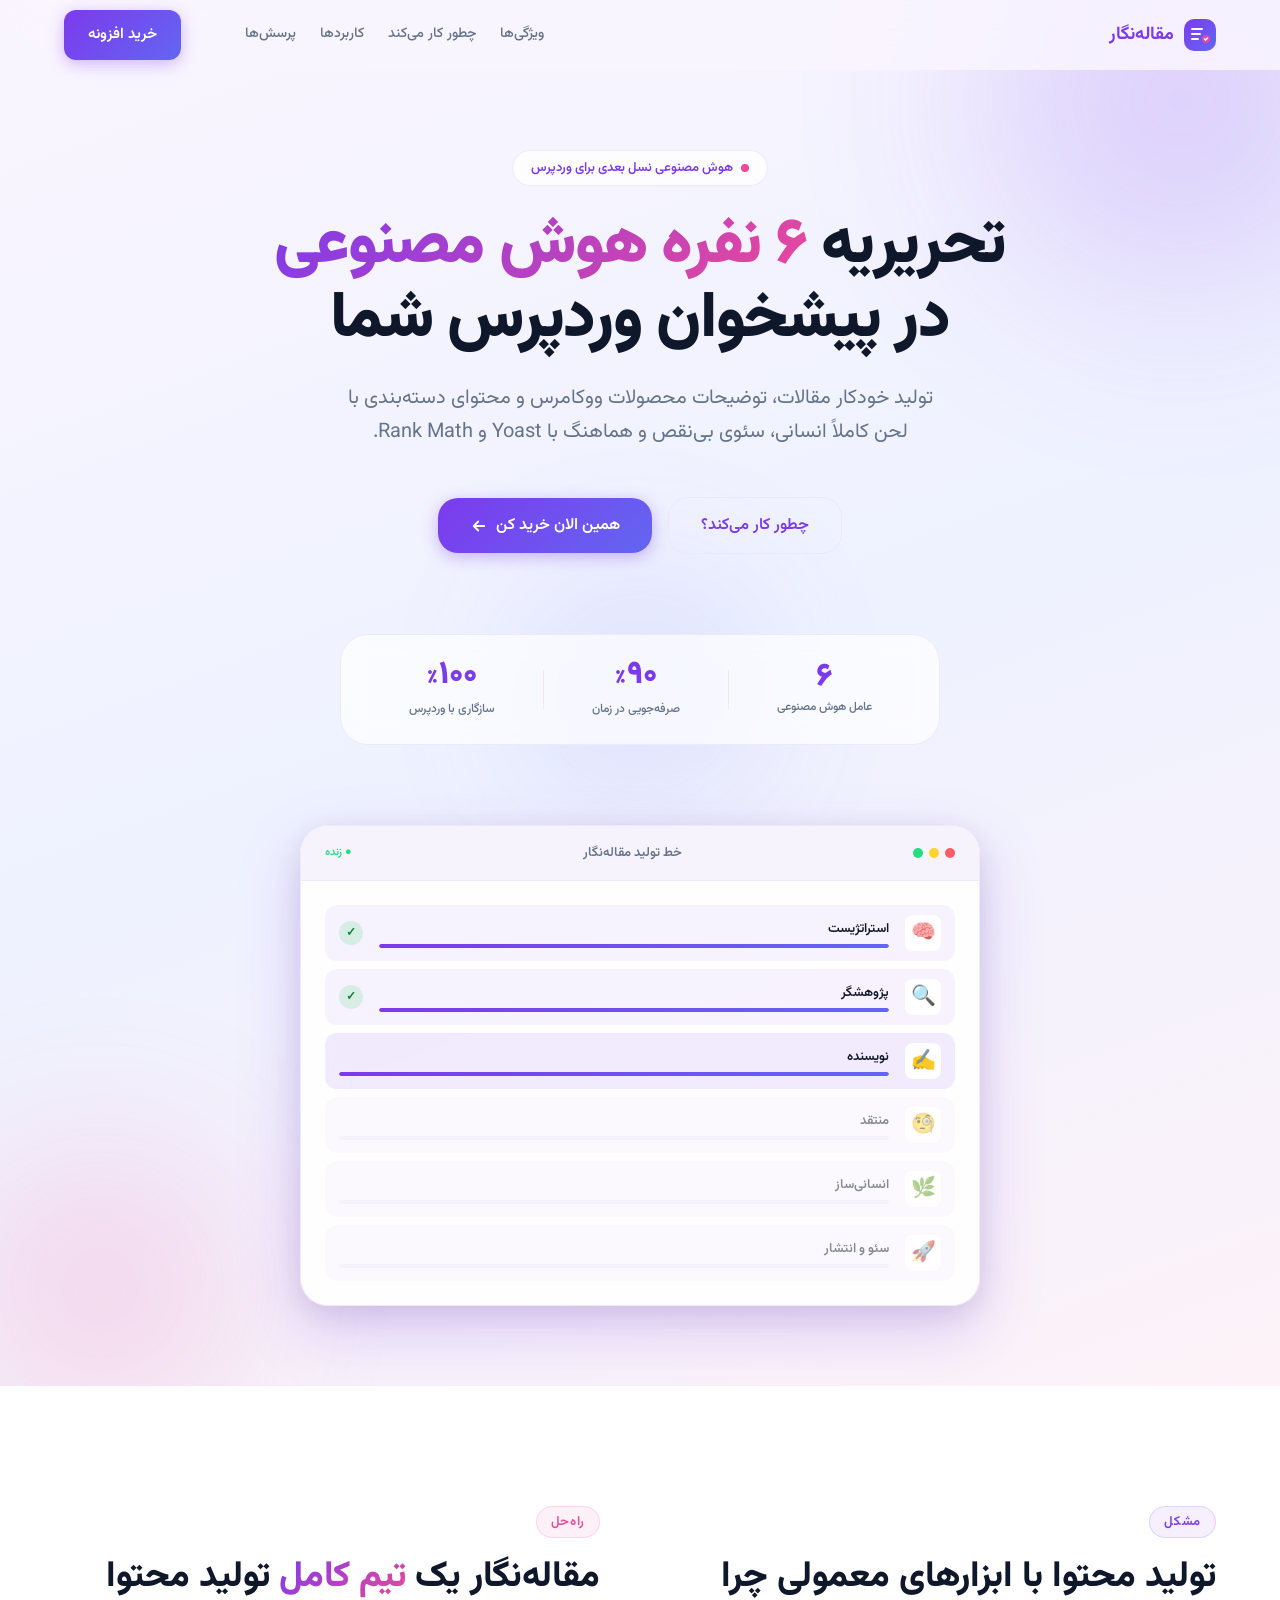
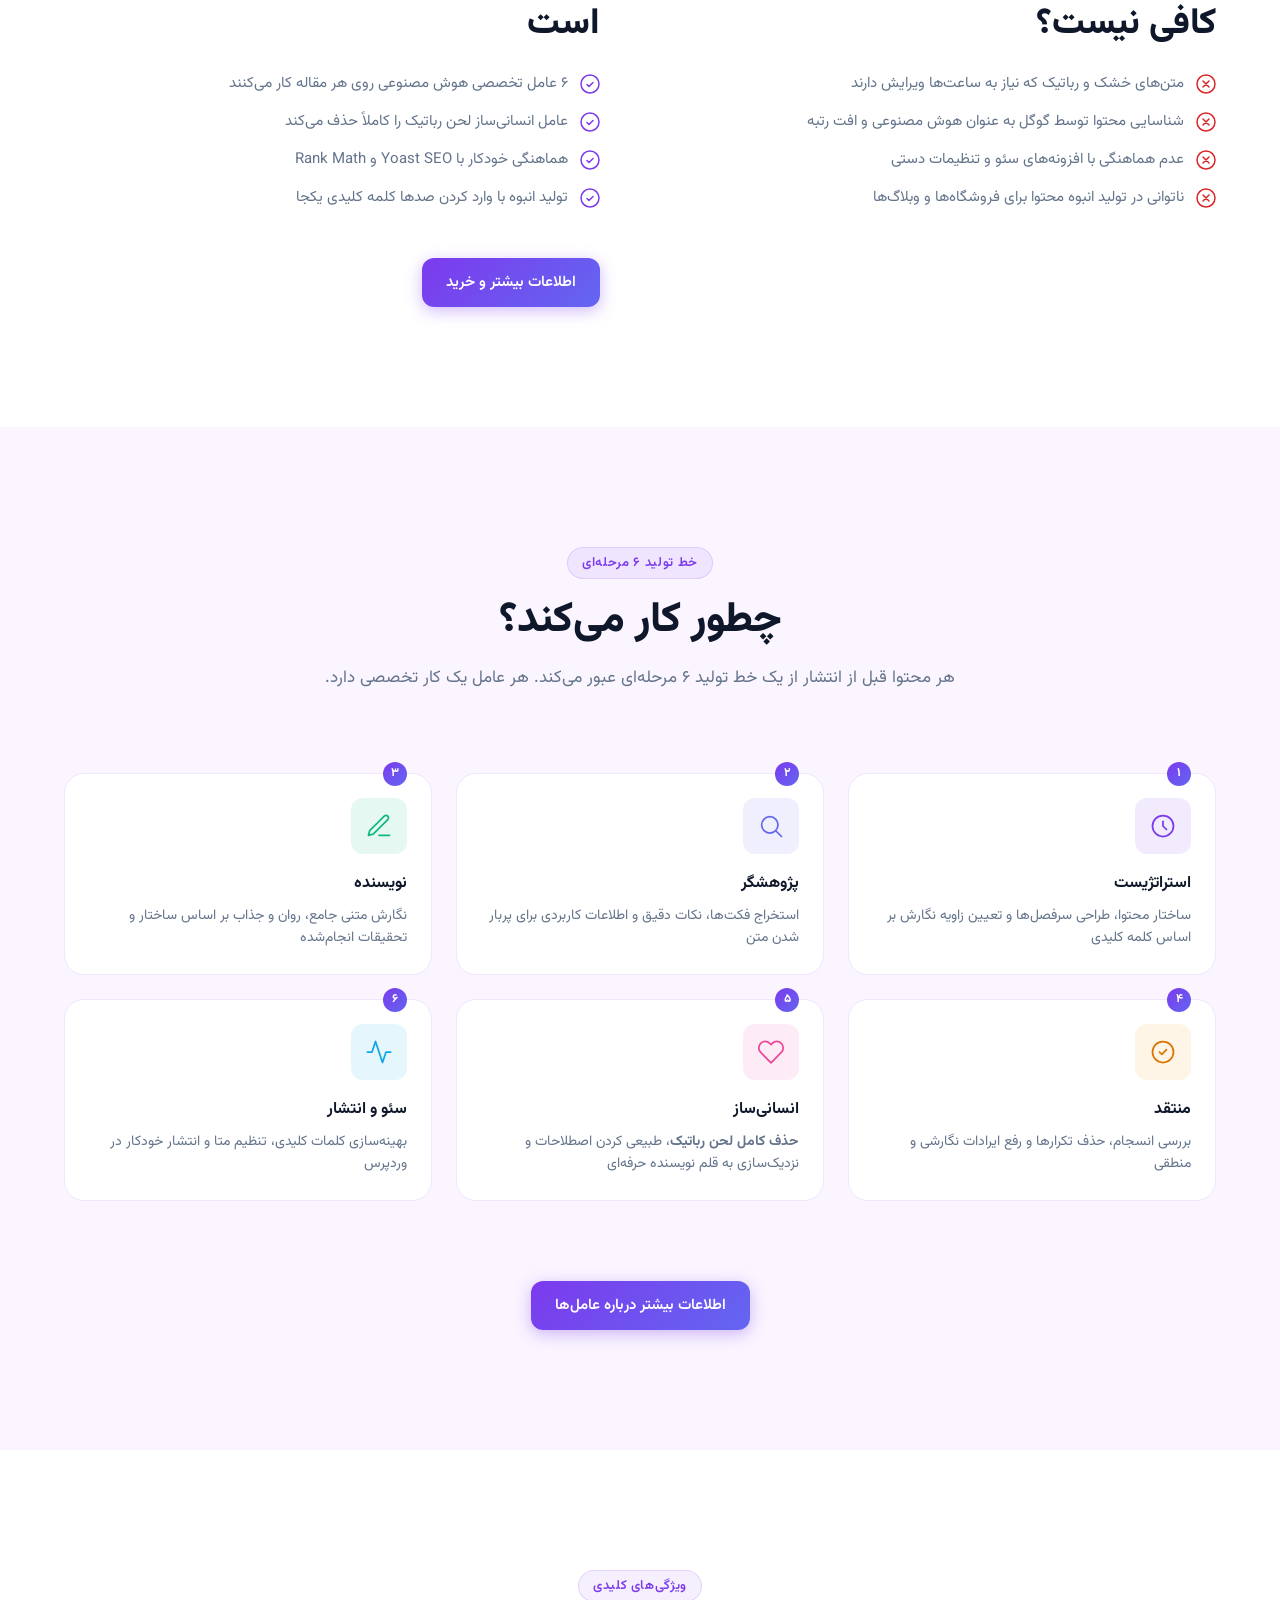
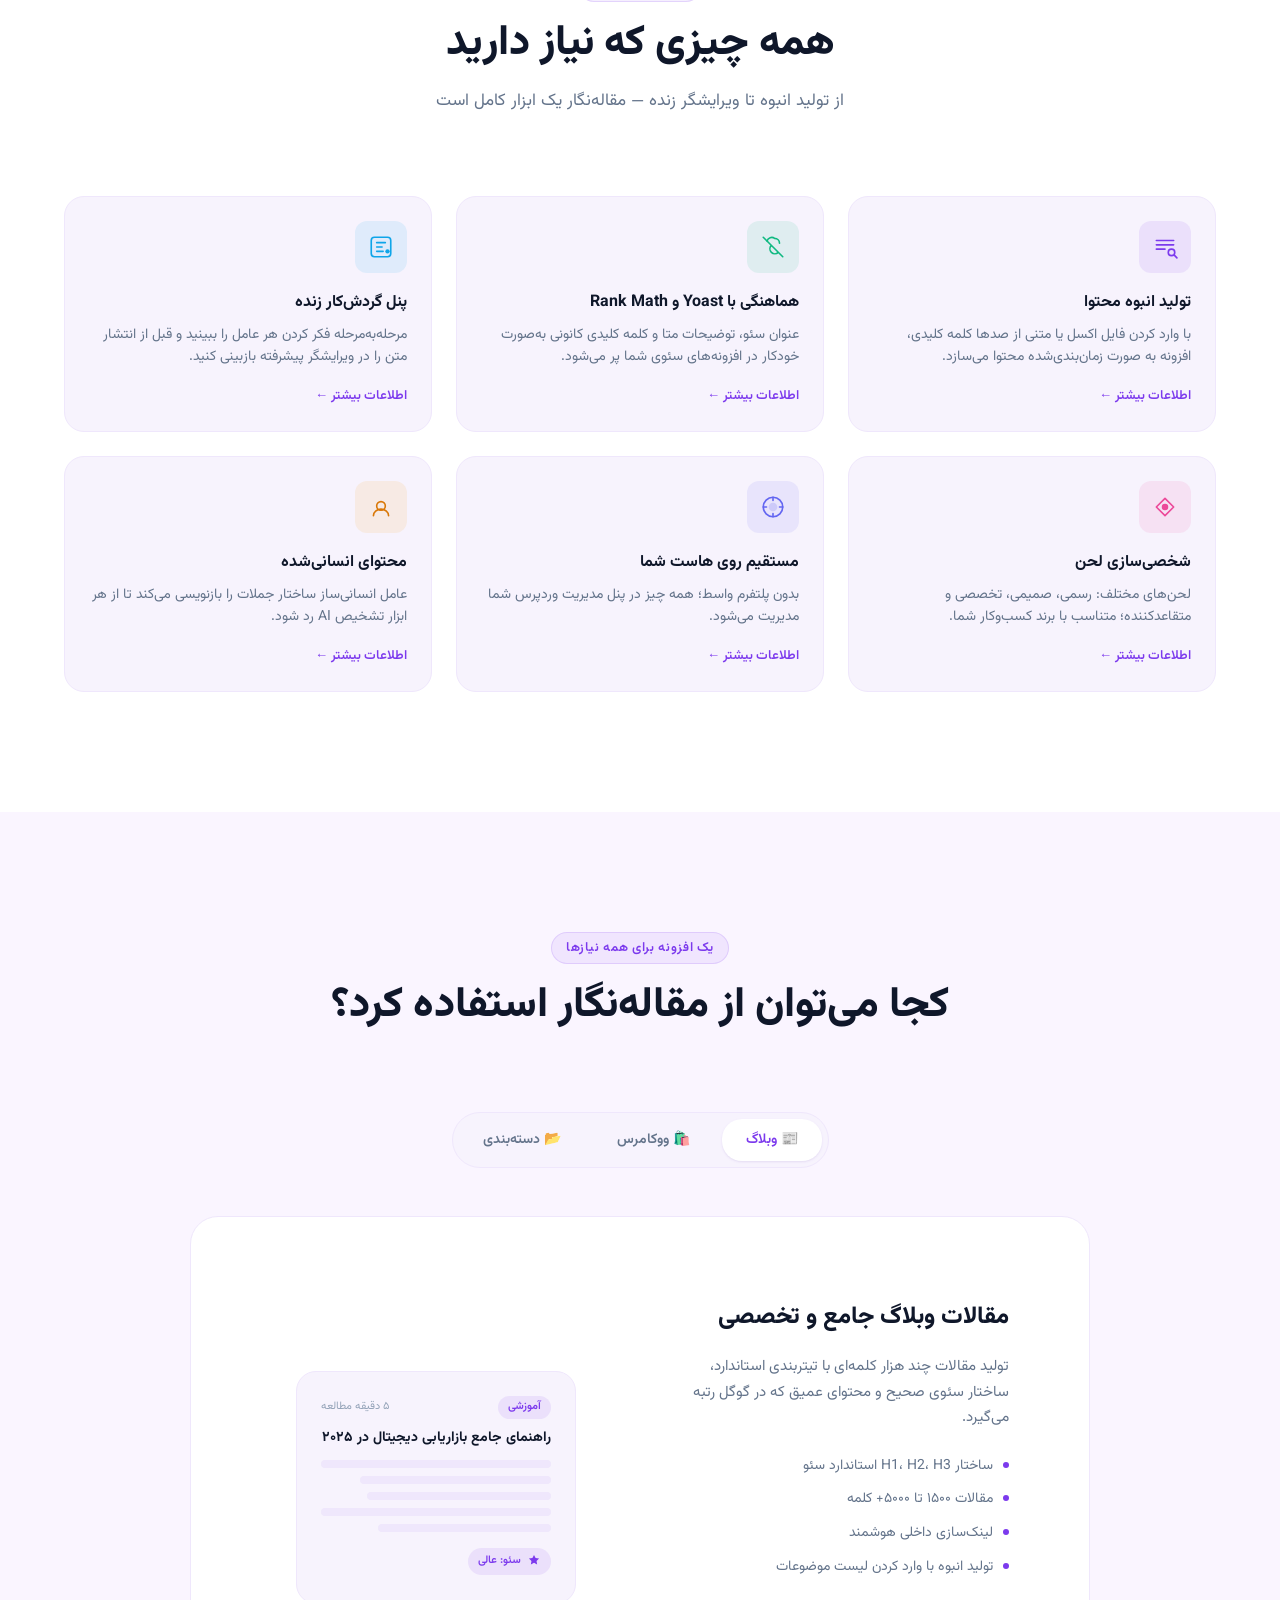
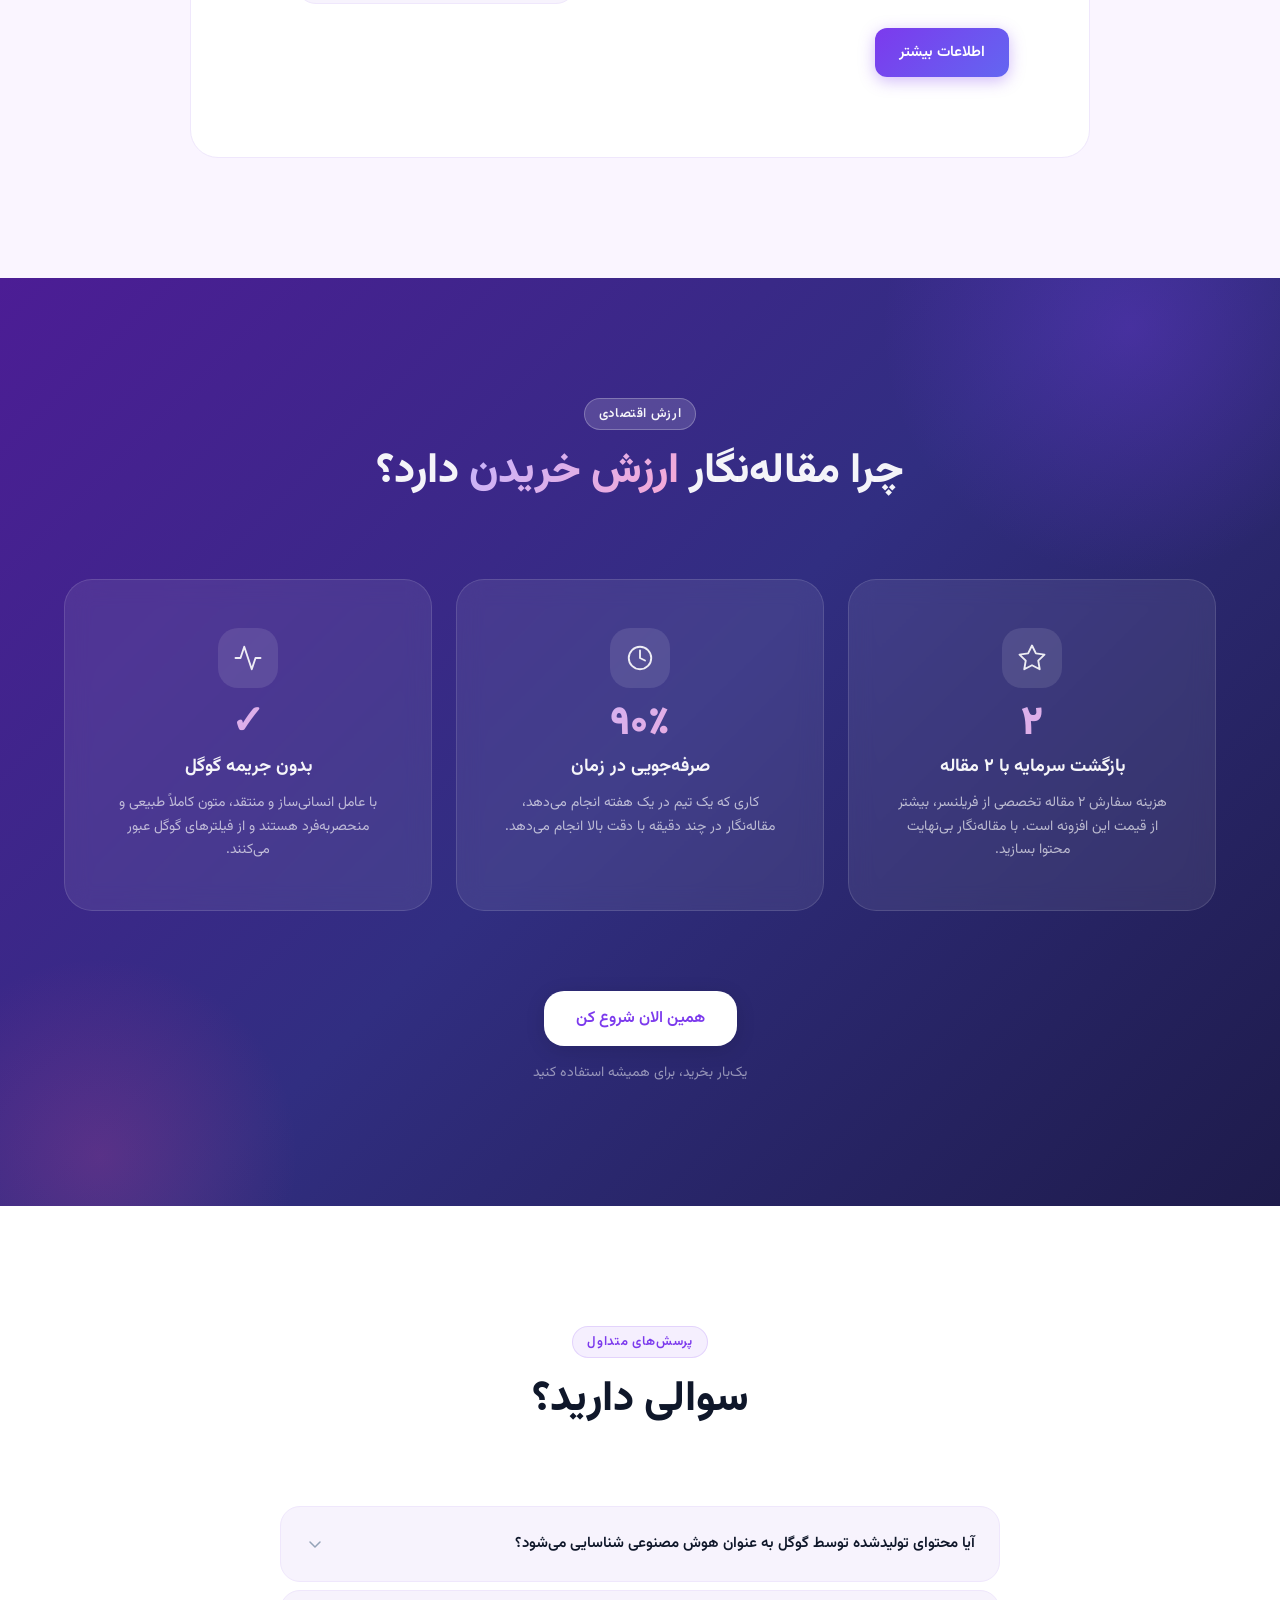
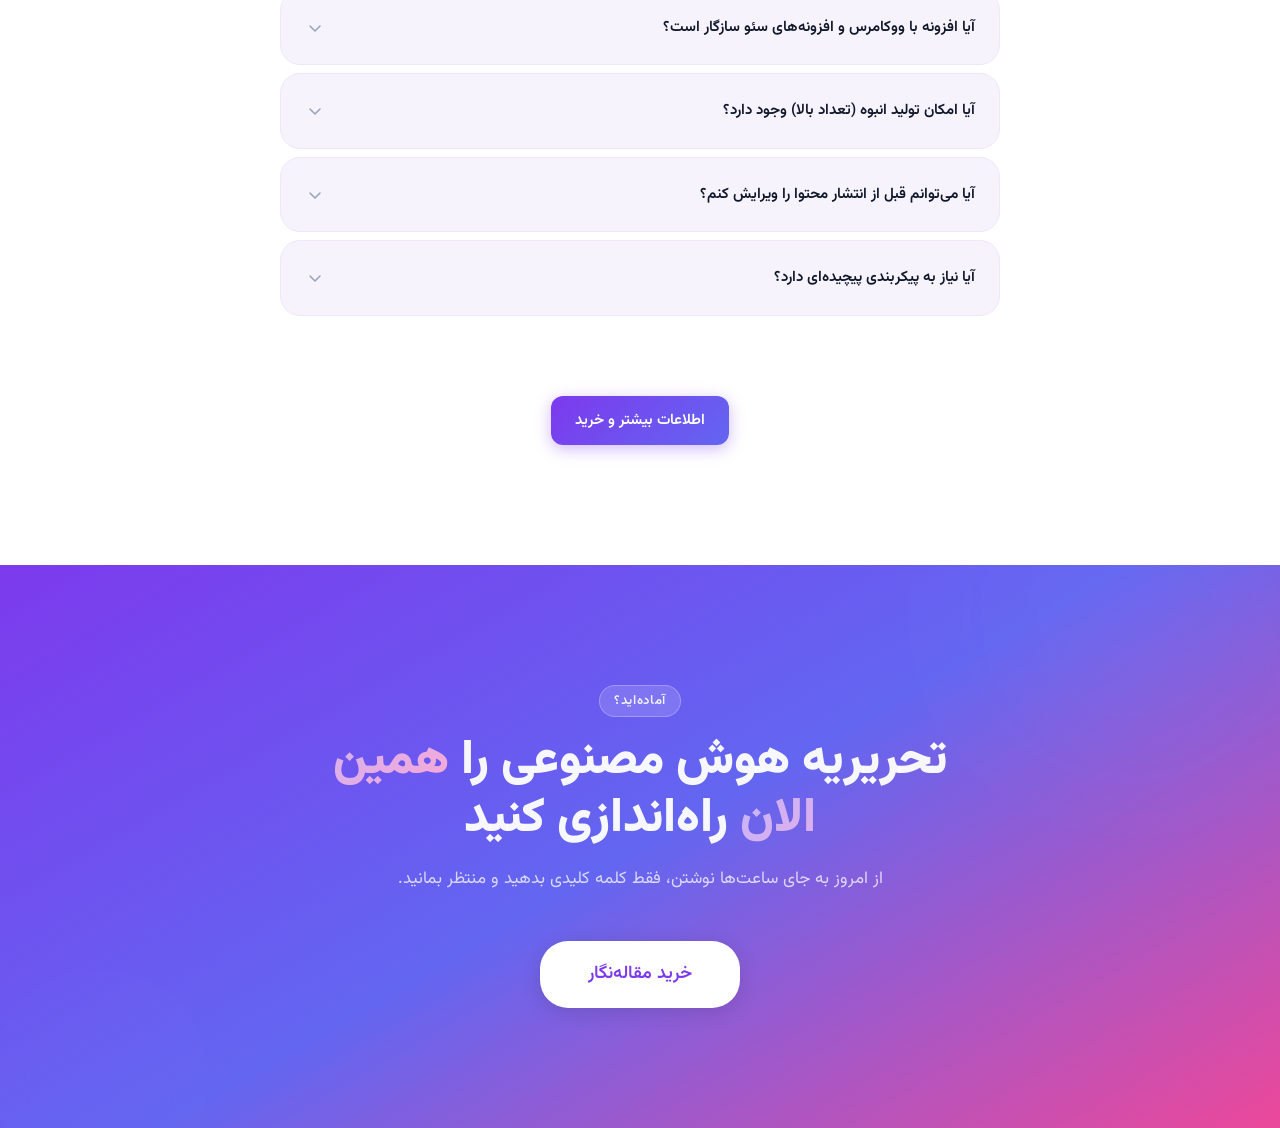
==== commit 4b1a82cb: "remove: delete footer section" ====
--- a/index.html
+++ b/index.html
@@ -638,44 +638,7 @@
   </main>
 
   <!-- ===== FOOTER ===== -->
-  <footer class="footer" role="contentinfo">
-    <div class="container footer-inner">
-      <div class="footer-brand">
-        <a href="#" class="logo" aria-label="مقاله‌نگار">
-          <div class="logo-icon" aria-hidden="true">
-            <svg width="28" height="28" viewBox="0 0 32 32" fill="none">
-              <rect width="32" height="32" rx="10" fill="url(#footerLogoGrad)"/>
-              <path d="M8 10h10M8 15h8M8 20h6" stroke="#fff" stroke-width="2" stroke-linecap="round"/>
-              <circle cx="22" cy="20" r="4" fill="#EC4899" opacity="0.9"/>
-              <path d="M20.5 20l1 1 2-2" stroke="#fff" stroke-width="1.5" stroke-linecap="round" stroke-linejoin="round"/>
-              <defs>
-                <linearGradient id="footerLogoGrad" x1="0" y1="0" x2="32" y2="32" gradientUnits="userSpaceOnUse">
-                  <stop stop-color="#7C3AED"/>
-                  <stop offset="1" stop-color="#6366F1"/>
-                </linearGradient>
-              </defs>
-            </svg>
-          </div>
-          <span class="logo-text">مقاله‌نگار</span>
-        </a>
-        <p>تحریریه ۶ نفره هوش مصنوعی در پیشخوان وردپرس شما</p>
-      </div>
-      <div class="footer-links">
-        <nav aria-label="لینک‌های پاورقی">
-          <a href="#features">ویژگی‌ها</a>
-          <a href="#how-it-works">نحوه کارکرد</a>
-          <a href="#usecases">کاربردها</a>
-          <a href="#faq">پرسش‌ها</a>
-          <a href="purchase.html">خرید</a>
-        </nav>
-      </div>
-    </div>
-    <div class="footer-bottom">
-      <div class="container">
-        <p>© ۱۴۰۳ مقاله‌نگار — تمامی حقوق محفوظ است.</p>
-      </div>
-    </div>
-  </footer>
+
 
   <script src="script.js"></script>
 </body>
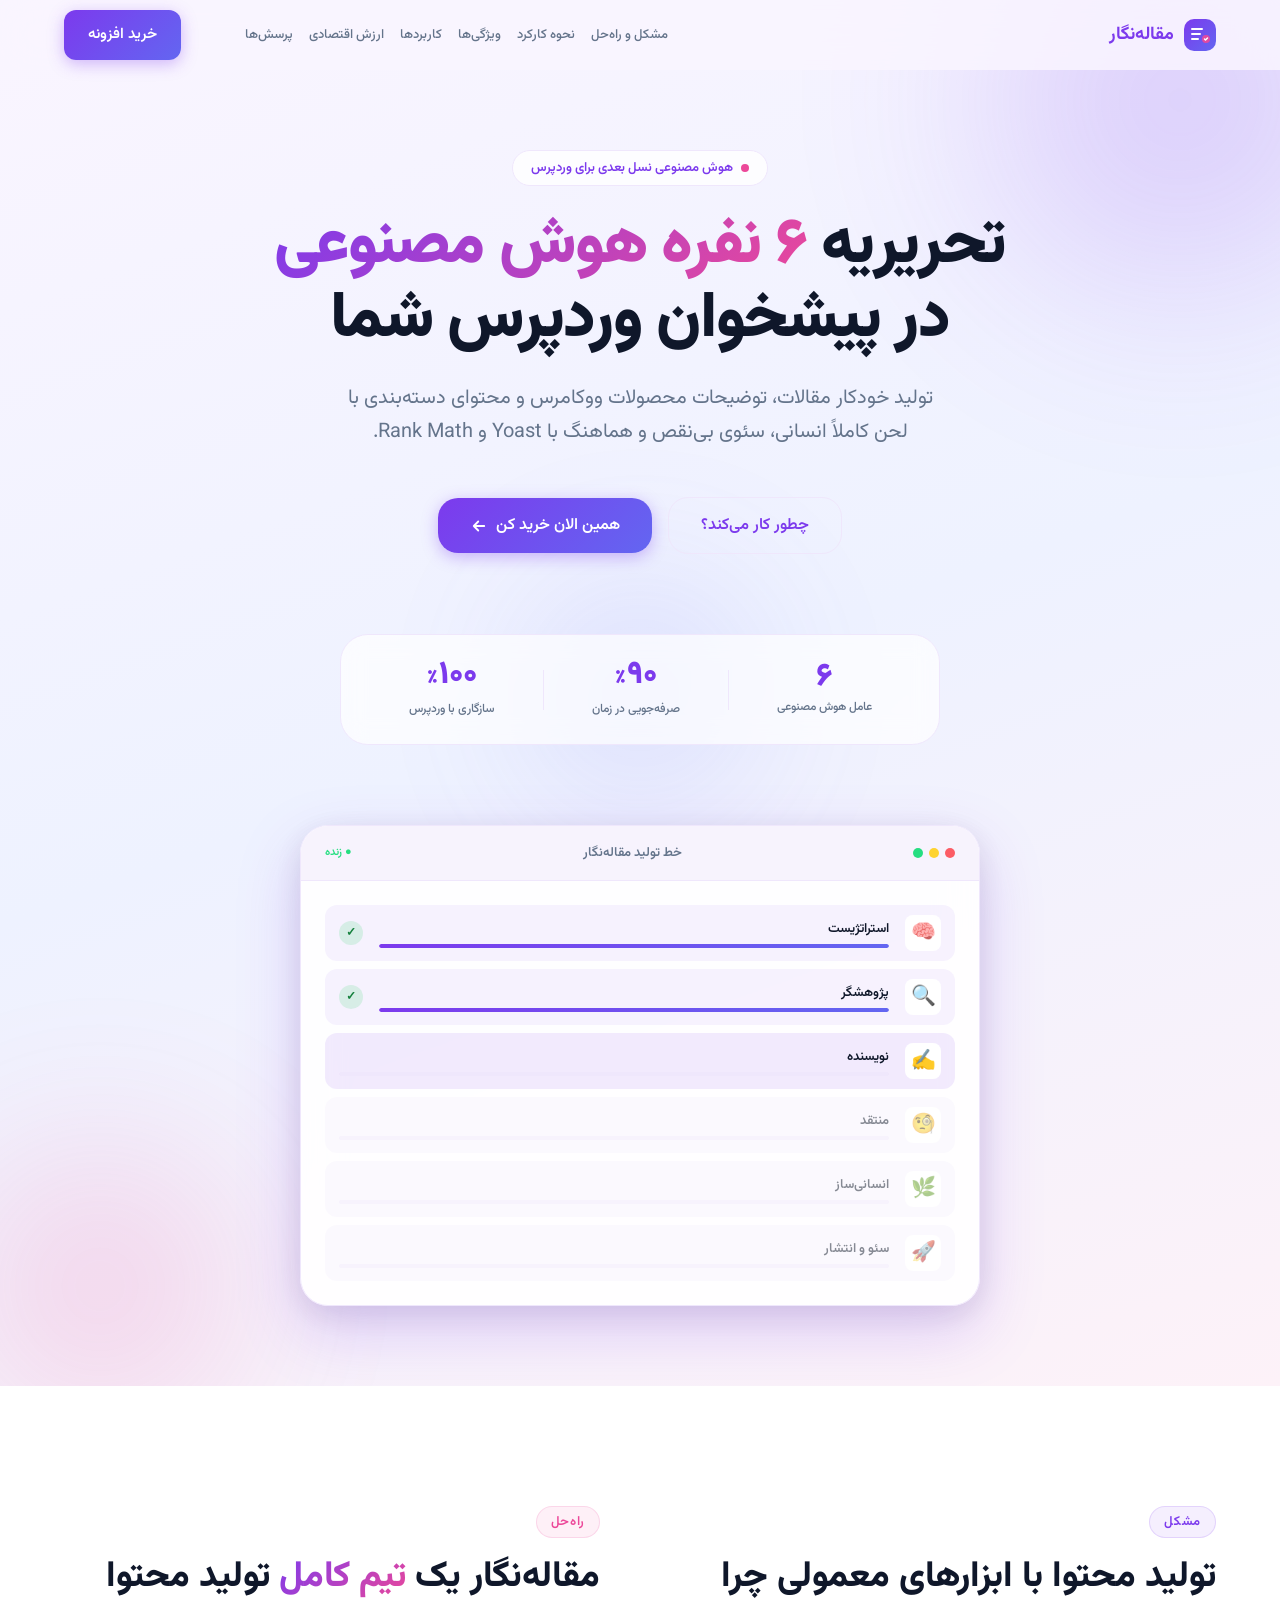
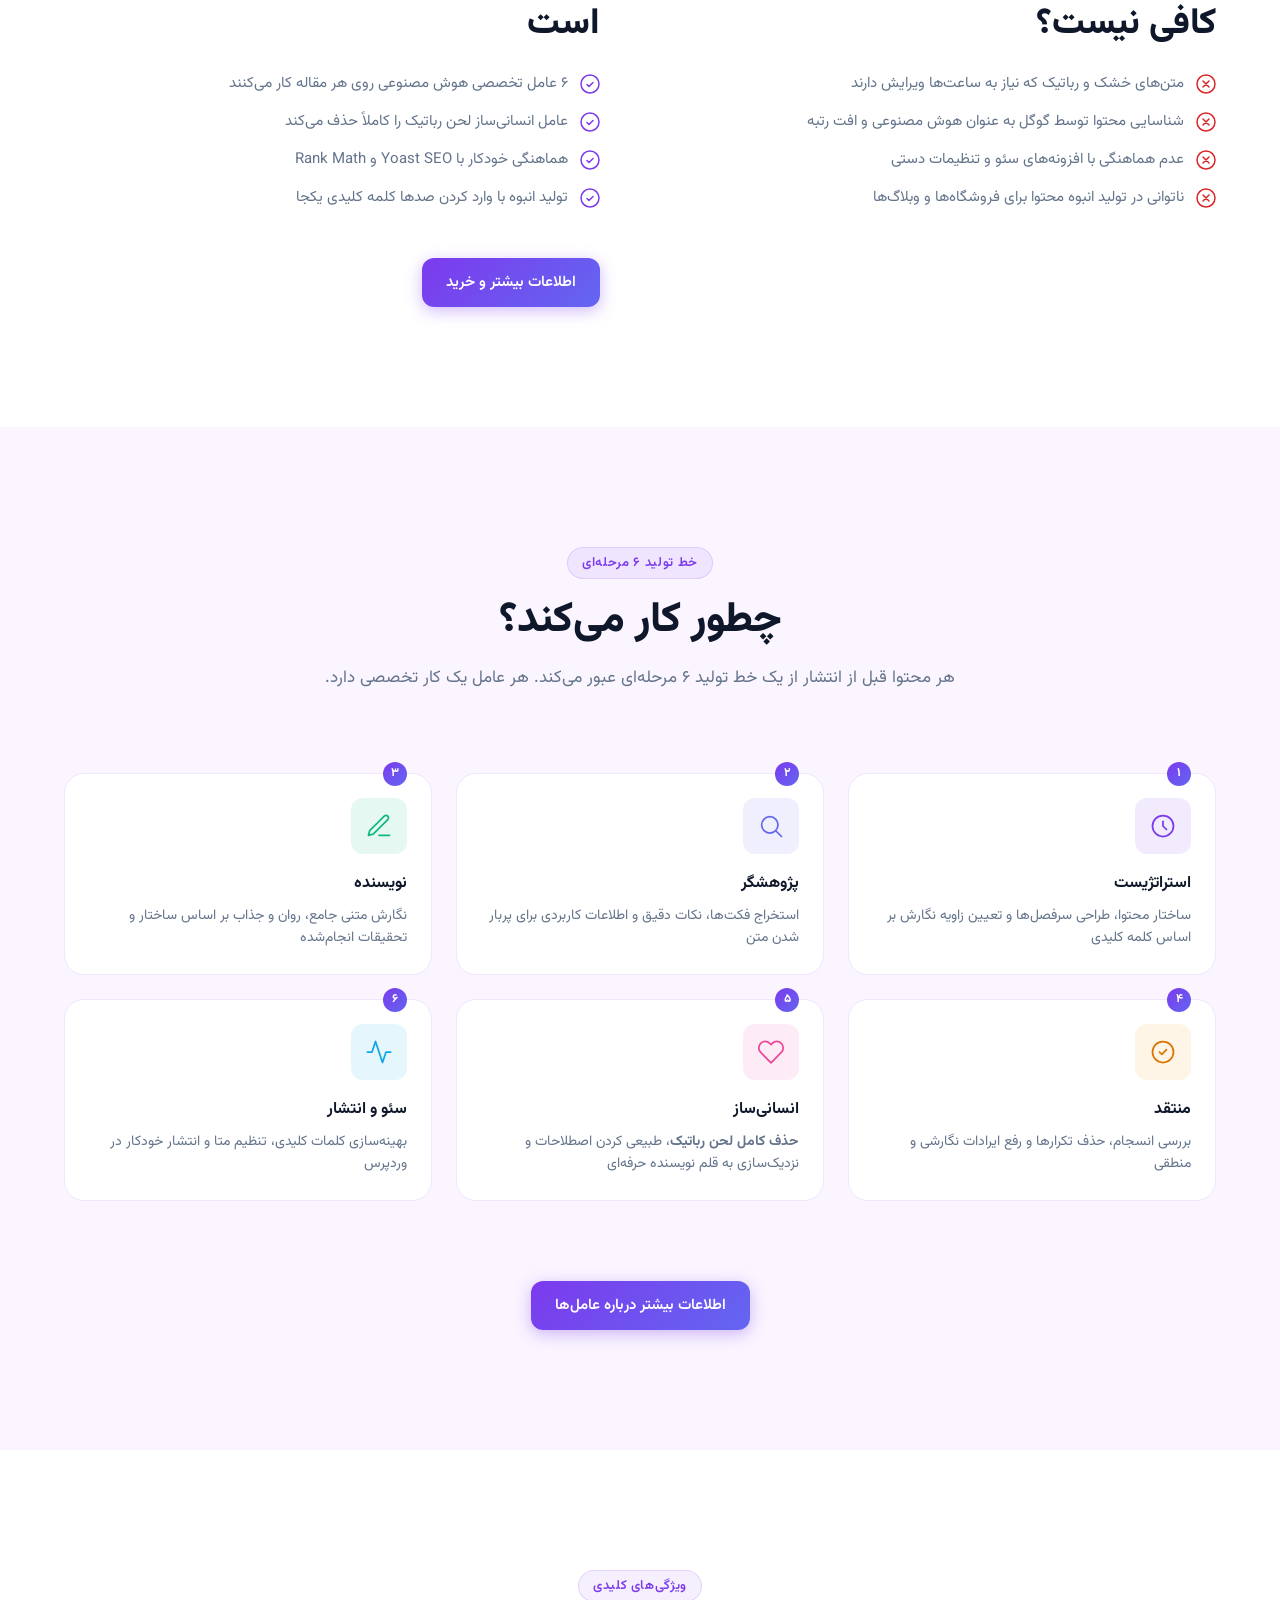
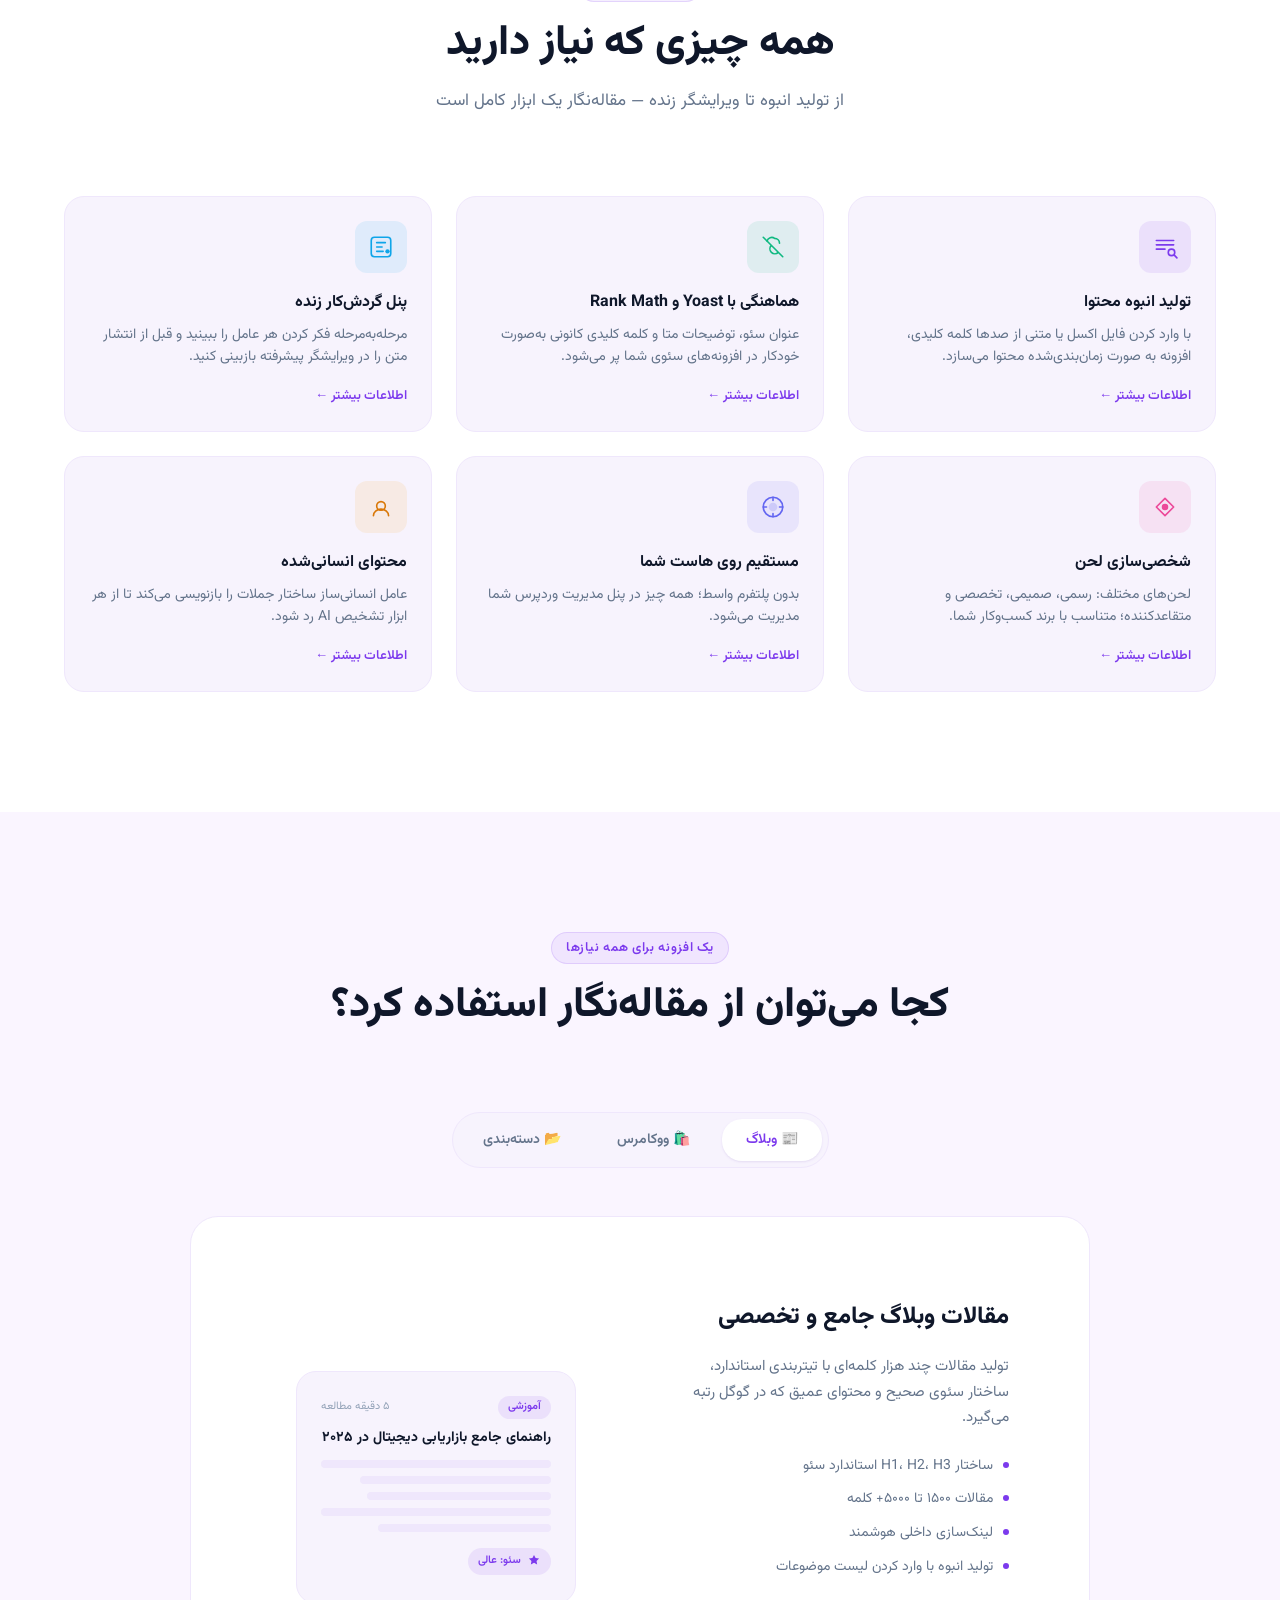
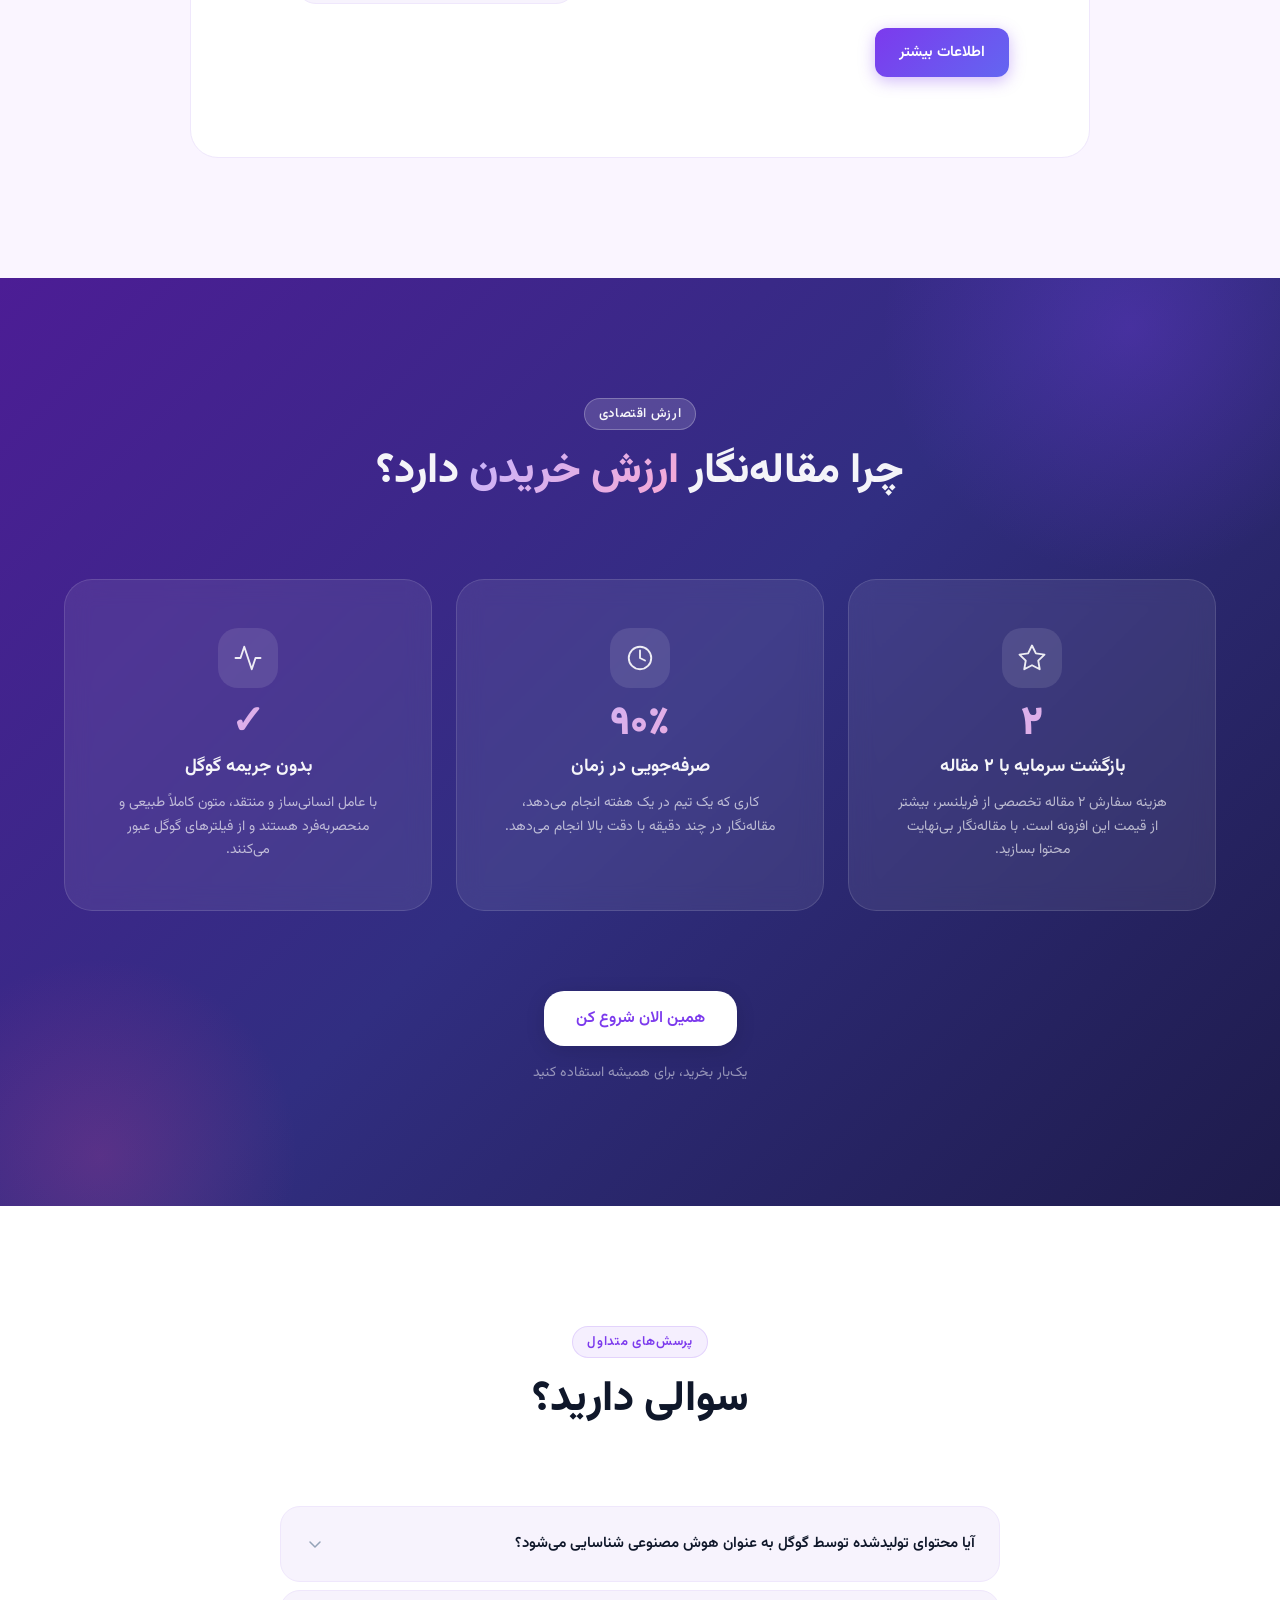
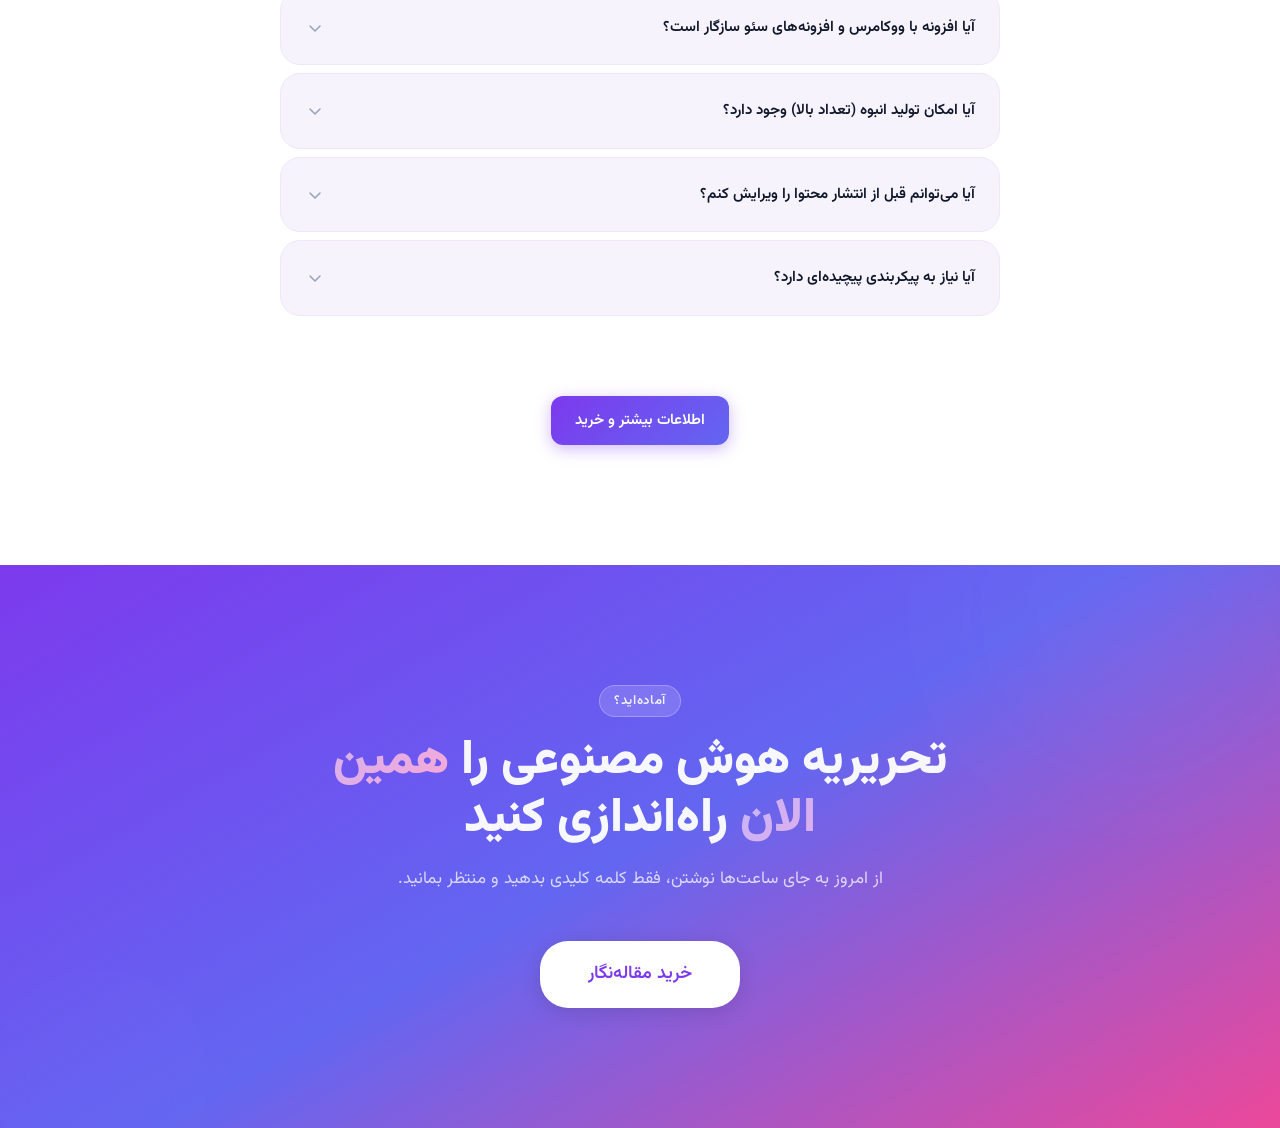
==== commit 176f02a8: "feat: add all sections to navbar in page order with scroll links" ====
--- a/index.html
+++ b/index.html
@@ -34,9 +34,11 @@
         <span class="logo-text">مقاله‌نگار</span>
       </a>
       <nav class="nav-links" aria-label="ناوبری اصلی">
+        <a href="#problem">مشکل و راه‌حل</a>
+        <a href="#how-it-works">نحوه کارکرد</a>
         <a href="#features">ویژگی‌ها</a>
-        <a href="#how-it-works">چطور کار می‌کند</a>
         <a href="#usecases">کاربردها</a>
+        <a href="#roi">ارزش اقتصادی</a>
         <a href="#faq">پرسش‌ها</a>
       </nav>
       <a href="purchase.html" class="btn btn-primary nav-cta">خرید افزونه</a>
@@ -47,9 +49,11 @@
       </button>
     </div>
     <div class="mobile-menu" id="mobile-menu" hidden>
+      <a href="#problem">مشکل و راه‌حل</a>
+      <a href="#how-it-works">نحوه کارکرد</a>
       <a href="#features">ویژگی‌ها</a>
-      <a href="#how-it-works">چطور کار می‌کند</a>
       <a href="#usecases">کاربردها</a>
+      <a href="#roi">ارزش اقتصادی</a>
       <a href="#faq">پرسش‌ها</a>
       <a href="purchase.html" class="btn btn-primary">خرید افزونه</a>
     </div>
--- a/style.css
+++ b/style.css
@@ -191,17 +191,18 @@
 .nav-links {
   display: flex;
   align-items: center;
-  gap: var(--space-md);
+  gap: var(--space-sm);
   margin-inline-start: auto;
 }
 
 .nav-links a {
-  font-size: 14px;
+  font-size: 13px;
   font-weight: 500;
   color: var(--color-fg-muted);
   transition: color var(--transition);
   padding: 4px 0;
   position: relative;
+  white-space: nowrap;
 }
 
 .nav-links a::after {
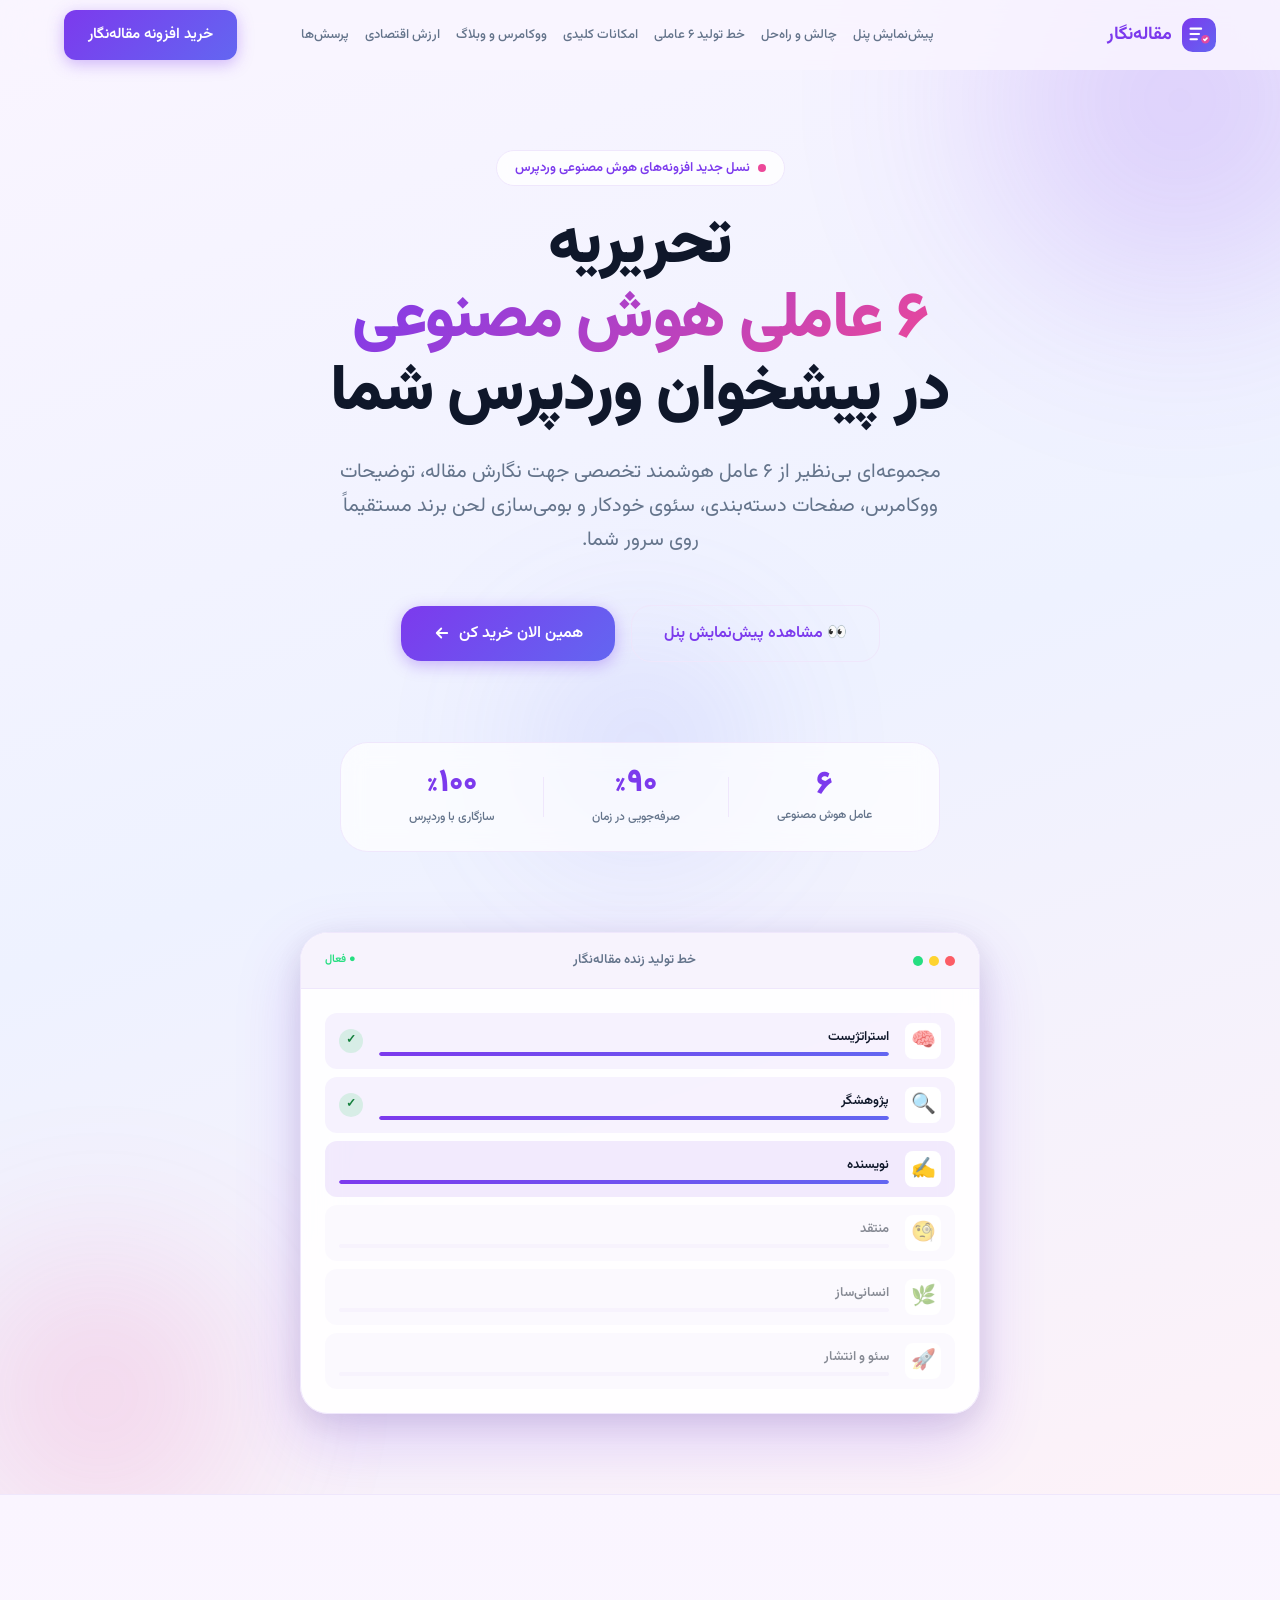
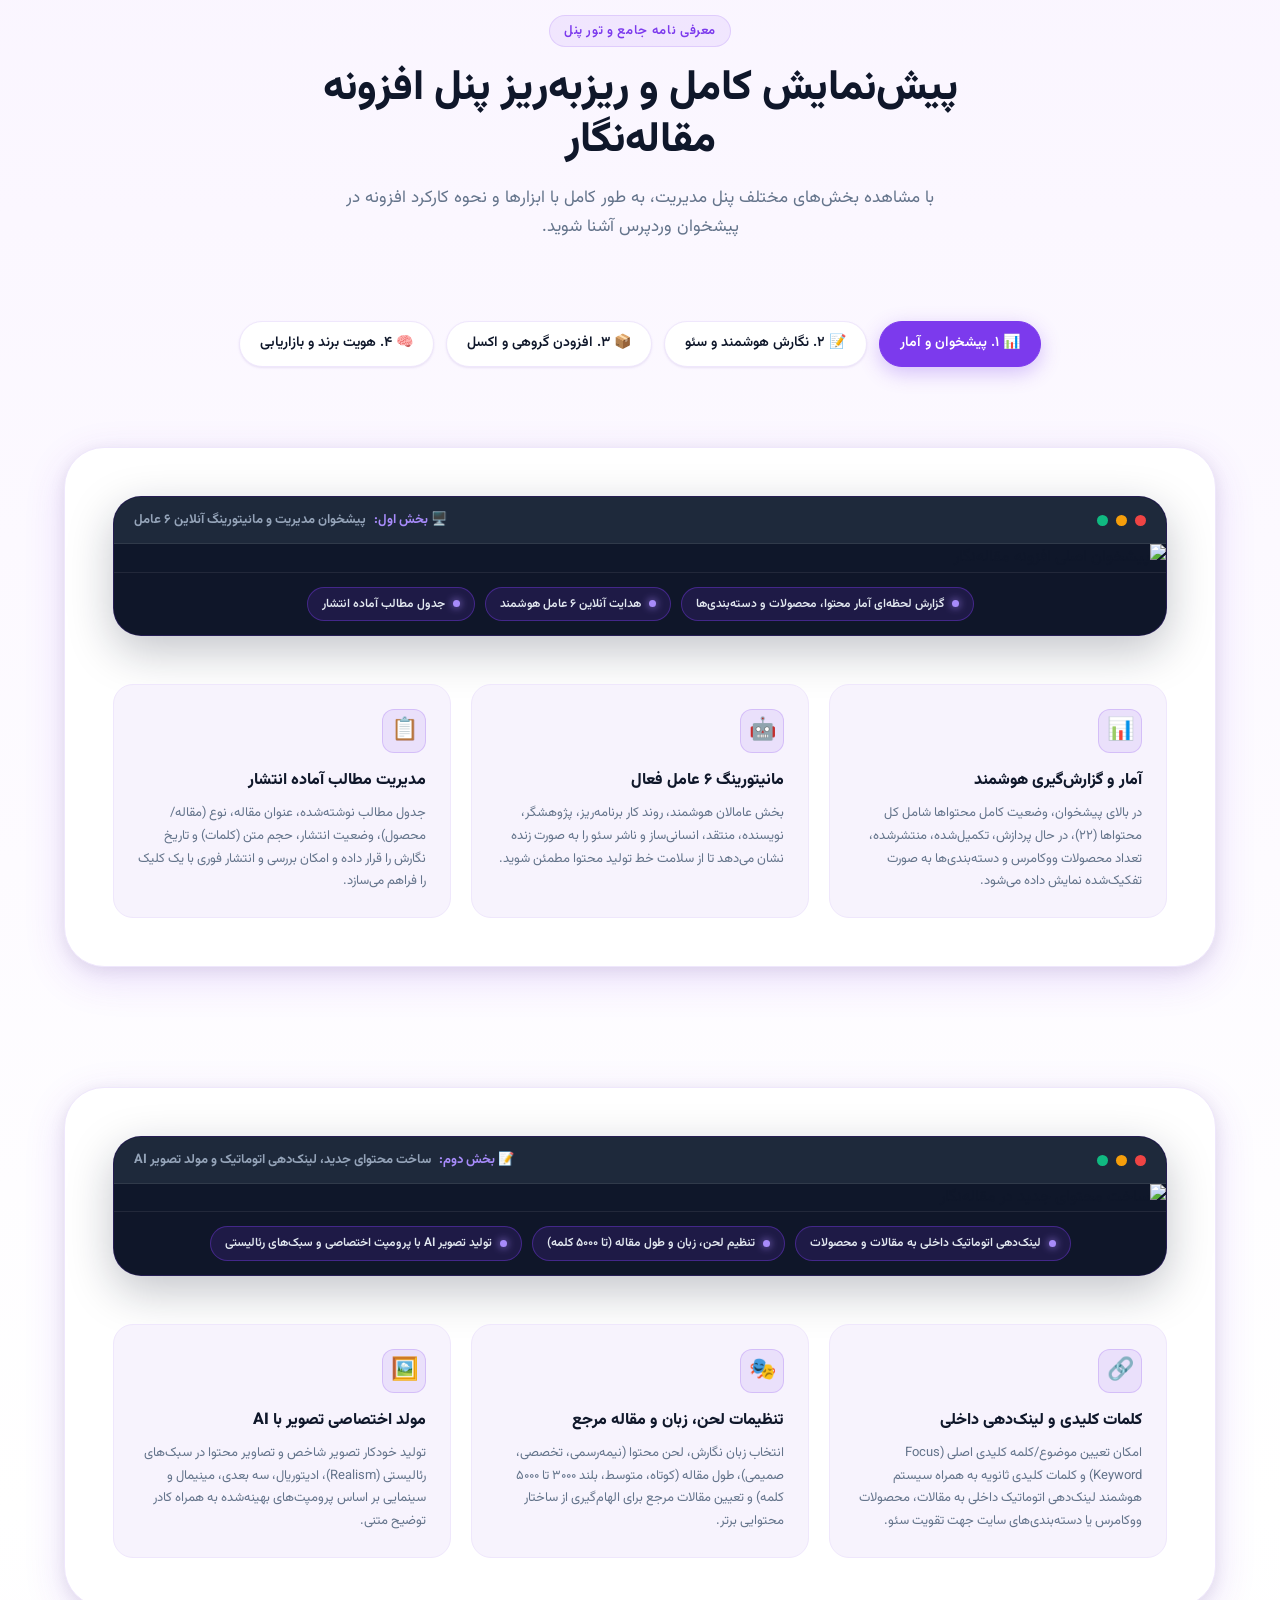
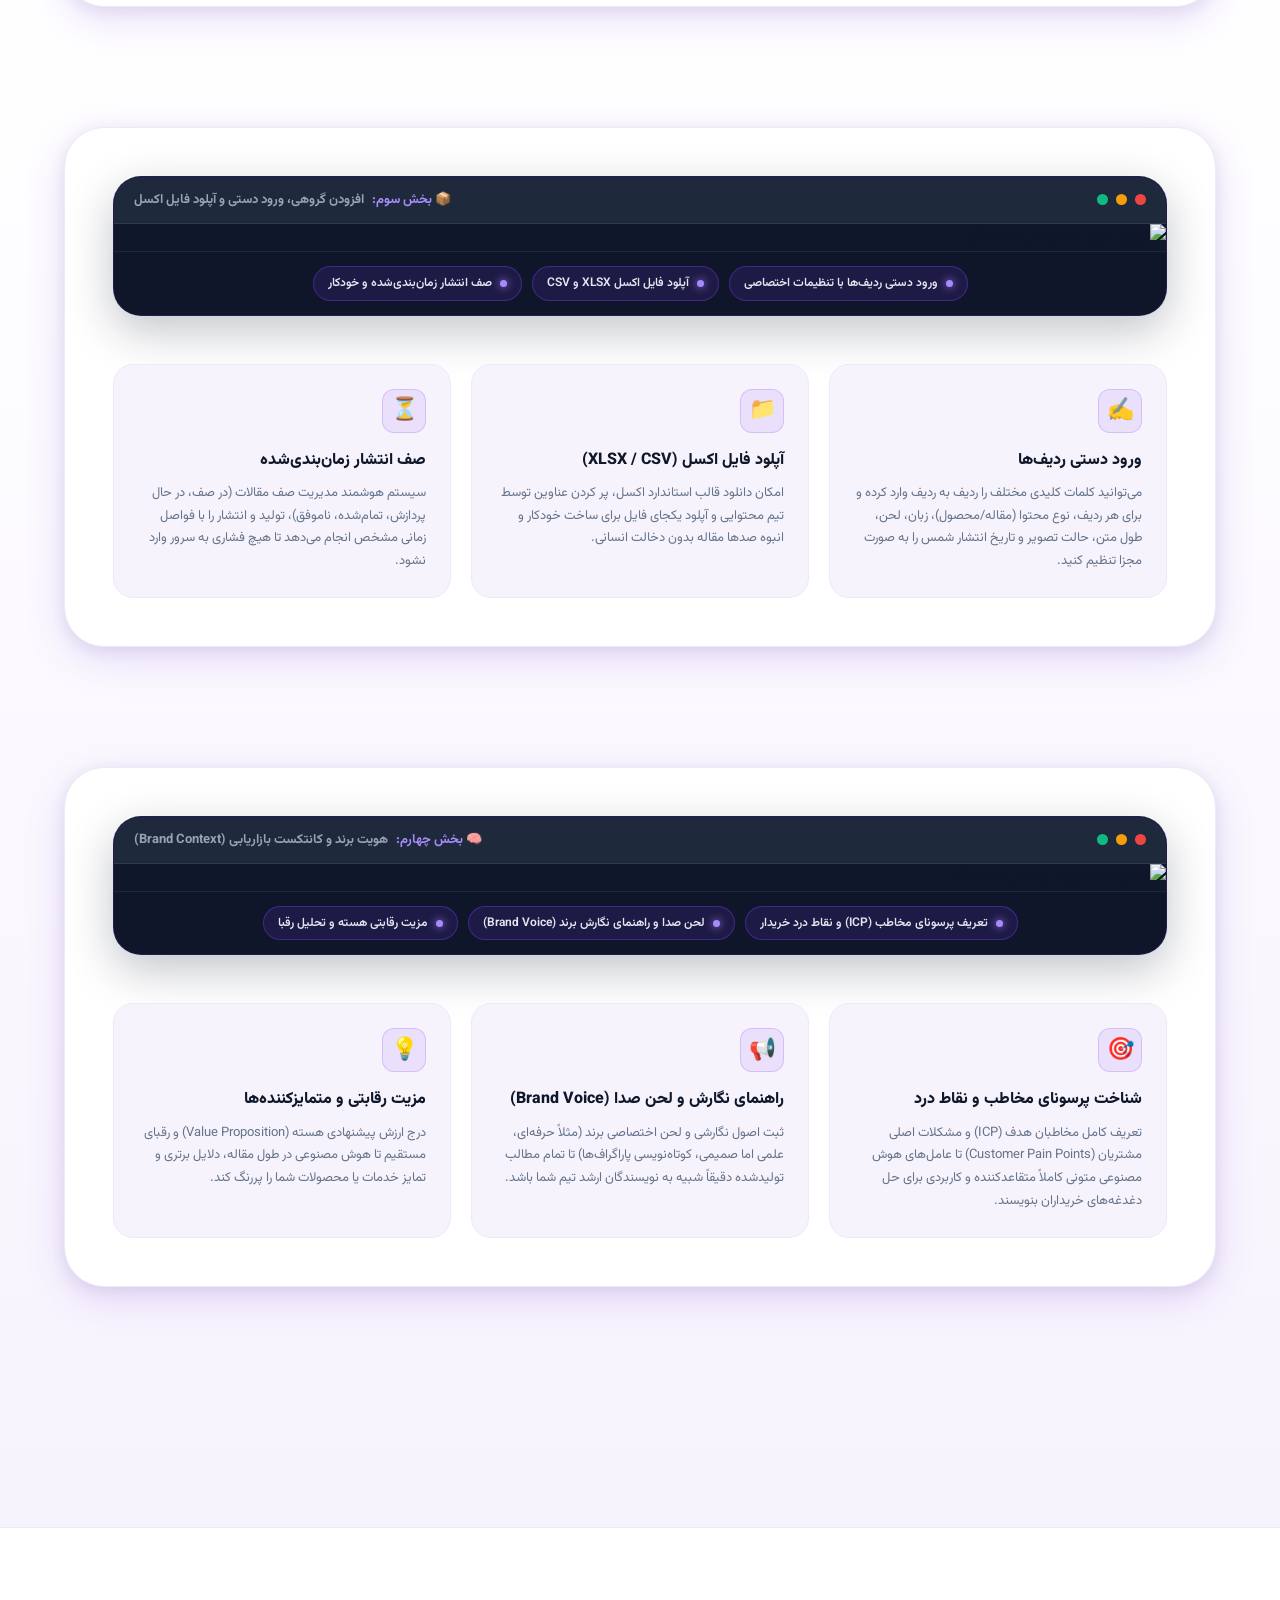
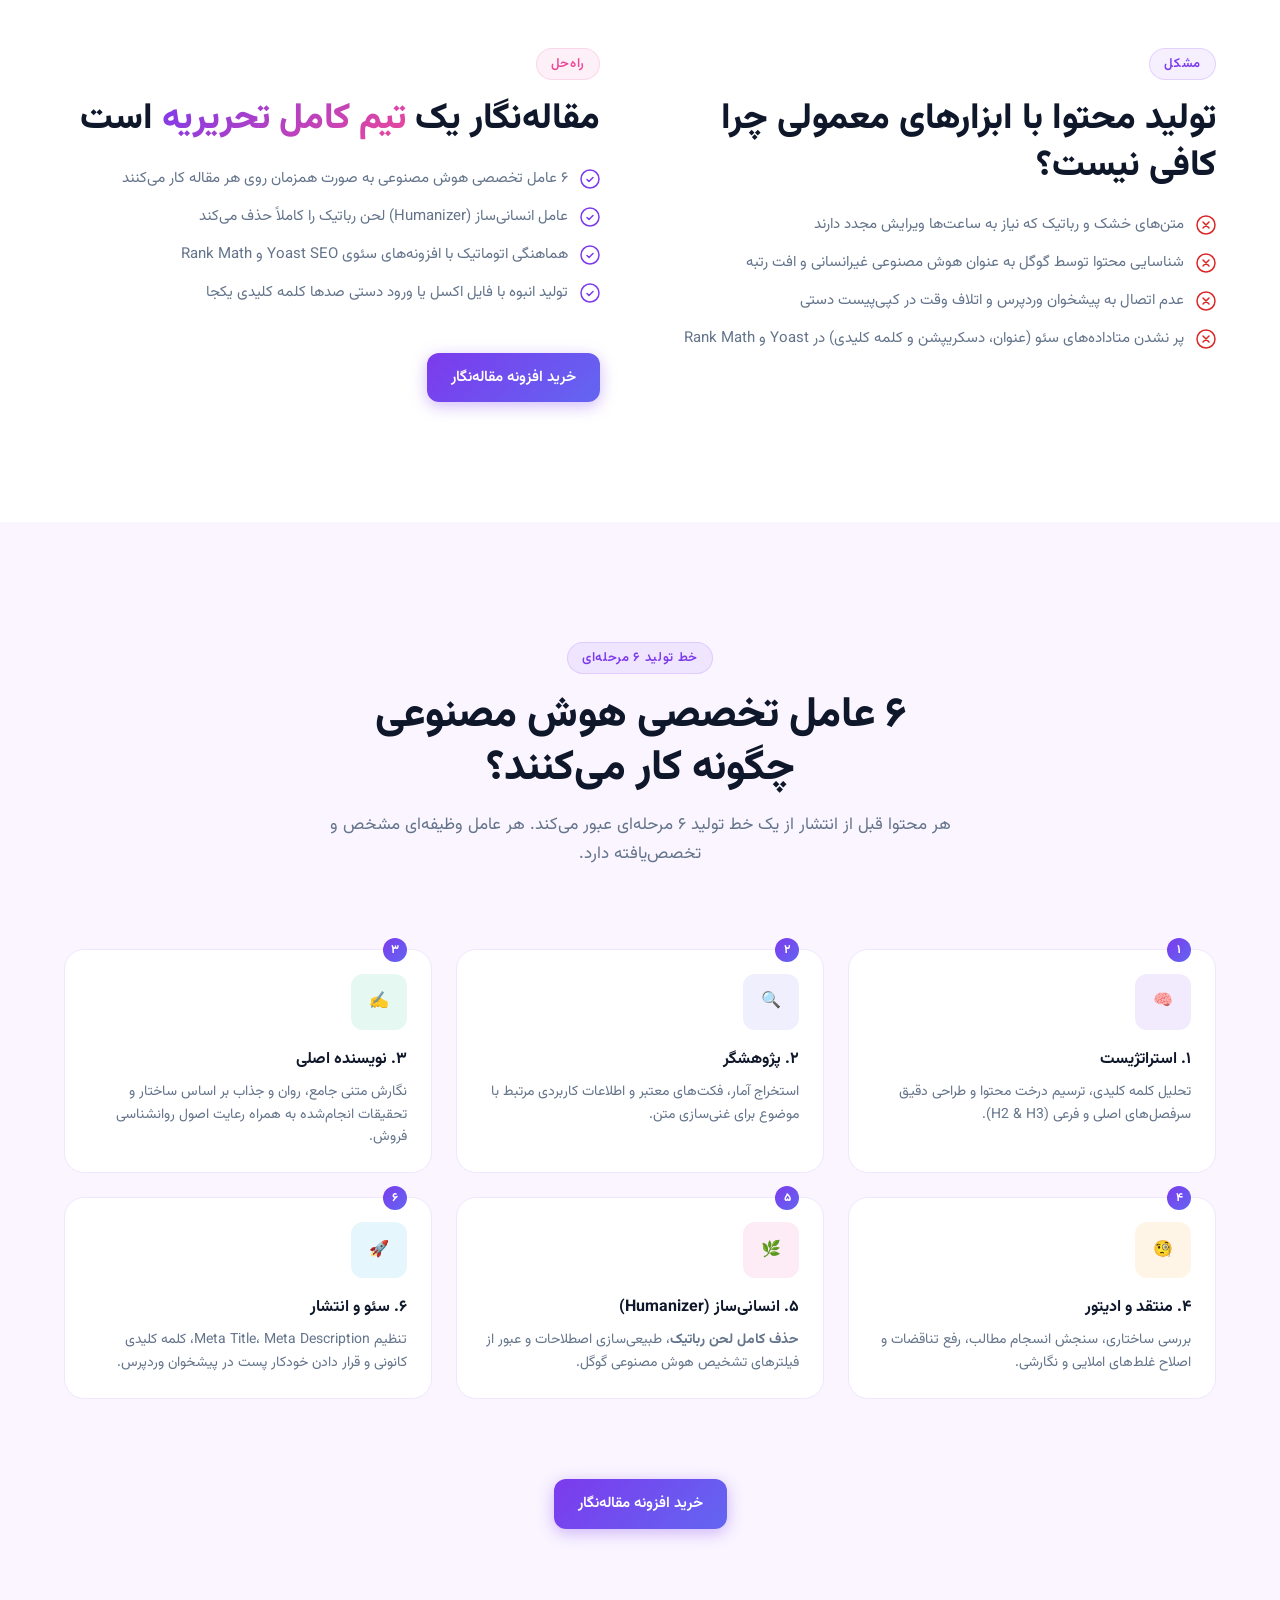
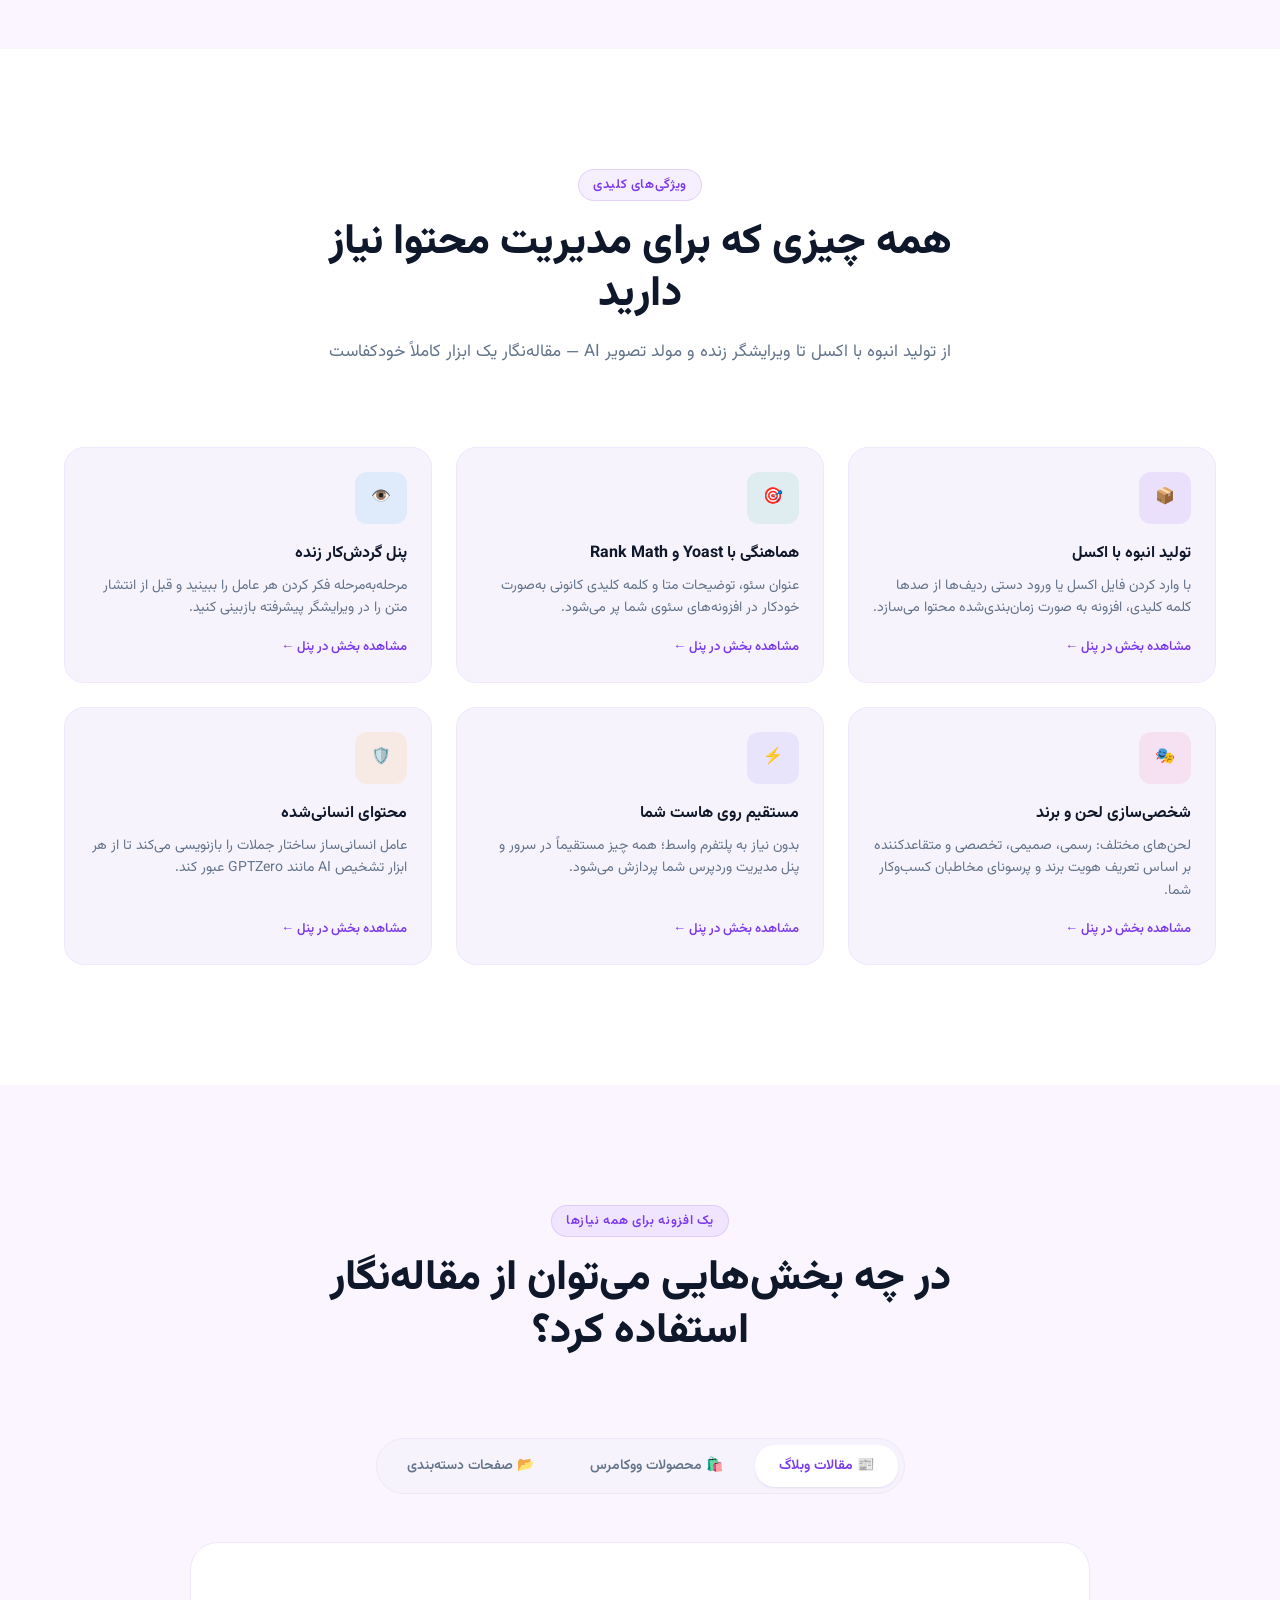
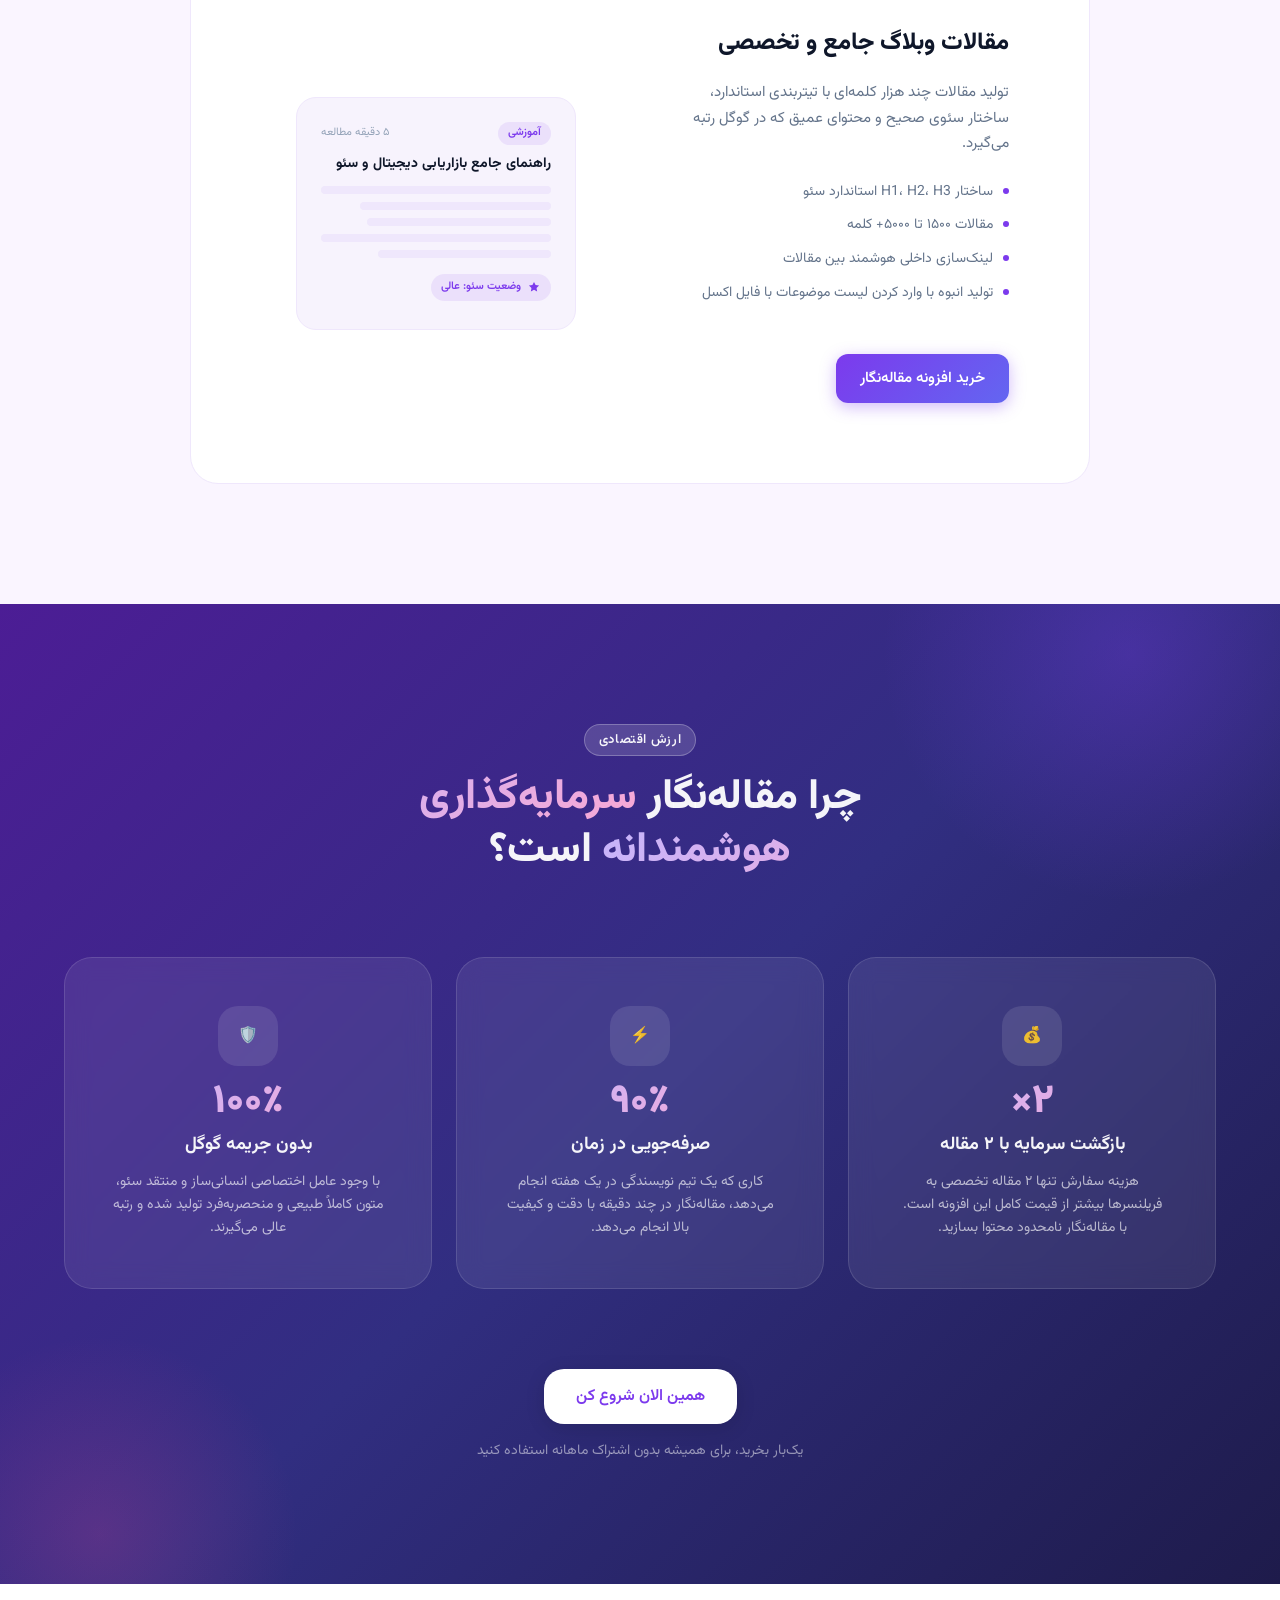
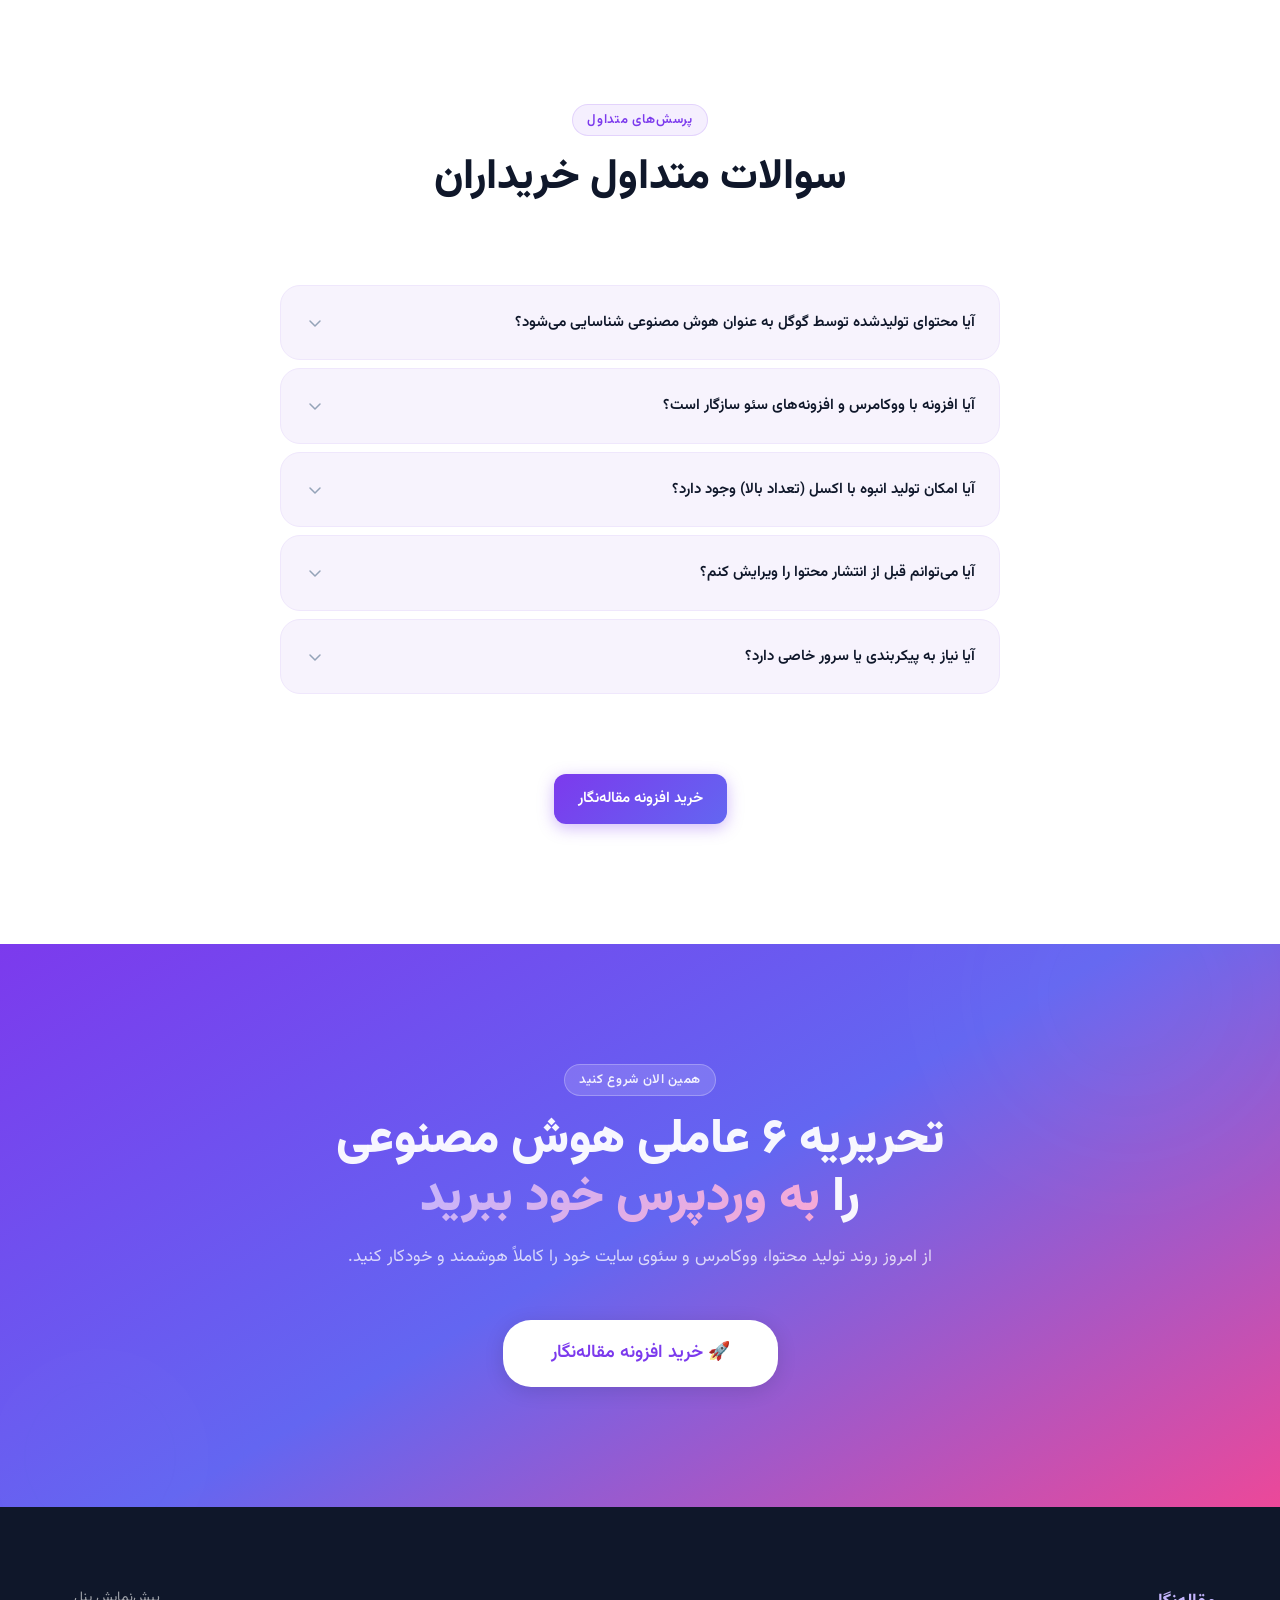
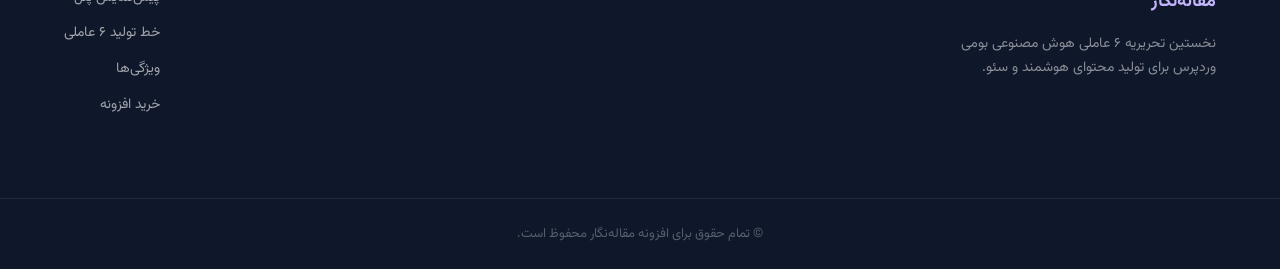
==== commit c4211af1: "Redesign index.html with comprehensive product walkthrough, marketplace panel tour, and screenshot d" ====
--- a/index.html
+++ b/index.html
@@ -3,9 +3,9 @@
 <head>
   <meta charset="UTF-8" />
   <meta name="viewport" content="width=device-width, initial-scale=1.0" />
-  <title>مقاله‌نگار | تحریریه هوش مصنوعی برای وردپرس شما</title>
-  <meta name="description" content="مقاله‌نگار یک سیستم هوش مصنوعی ۶ عاملی برای تولید خودکار محتوای وردپرس، سئوی بی‌نقص و مدیریت آسان مقالات است." />
-  <meta name="keywords" content="مقاله نگار, افزونه وردپرس, هوش مصنوعی, تولید محتوا, سئو, ووکامرس" />
+  <title>مقاله‌نگار | تحریریه ۶ عاملی هوش مصنوعی و مدیریت بومی محتوا در وردپرس</title>
+  <meta name="description" content="پیش‌نمایش رسمی و معرفی جامع افزونه مقاله‌نگار — سیستم هوشمند ۶ عاملی برای تولید خودکار مقالات تخصصی، محصولات ووکامرس و سئوی کامل در وردپرس." />
+  <meta name="keywords" content="مقاله نگار, افزونه وردپرس, هوش مصنوعی, تولید محتوا, سئو, ووکامرس, راست چین, ژاکت" />
   <link rel="preconnect" href="https://fonts.googleapis.com" />
   <link rel="preconnect" href="https://fonts.gstatic.com" crossorigin />
   <link href="https://fonts.googleapis.com/css2?family=Vazirmatn:wght@300;400;500;600;700;800;900&display=swap" rel="stylesheet" />
@@ -18,7 +18,7 @@
     <div class="container navbar-inner">
       <a href="#" class="logo" aria-label="مقاله‌نگار">
         <div class="logo-icon" aria-hidden="true">
-          <svg width="32" height="32" viewBox="0 0 32 32" fill="none" xmlns="http://www.w3.org/2000/svg">
+          <svg width="34" height="34" viewBox="0 0 32 32" fill="none" xmlns="http://www.w3.org/2000/svg">
             <rect width="32" height="32" rx="10" fill="url(#logoGrad)"/>
             <path d="M8 10h10M8 15h8M8 20h6" stroke="#fff" stroke-width="2" stroke-linecap="round"/>
             <circle cx="22" cy="20" r="4" fill="#EC4899" opacity="0.9"/>
@@ -34,14 +34,15 @@
         <span class="logo-text">مقاله‌نگار</span>
       </a>
       <nav class="nav-links" aria-label="ناوبری اصلی">
-        <a href="#problem">مشکل و راه‌حل</a>
-        <a href="#how-it-works">نحوه کارکرد</a>
-        <a href="#features">ویژگی‌ها</a>
-        <a href="#usecases">کاربردها</a>
+        <a href="#panel-tour">پیش‌نمایش پنل</a>
+        <a href="#problem">چالش و راه‌حل</a>
+        <a href="#how-it-works">خط تولید ۶ عاملی</a>
+        <a href="#features">امکانات کلیدی</a>
+        <a href="#usecases">ووکامرس و وبلاگ</a>
         <a href="#roi">ارزش اقتصادی</a>
         <a href="#faq">پرسش‌ها</a>
       </nav>
-      <a href="purchase.html" class="btn btn-primary nav-cta">خرید افزونه</a>
+      <a href="purchase.html" class="btn btn-primary nav-cta">خرید افزونه مقاله‌نگار</a>
       <button class="nav-toggle" aria-label="باز کردن منو" aria-expanded="false" aria-controls="mobile-menu">
         <svg width="22" height="22" viewBox="0 0 22 22" fill="none" aria-hidden="true">
           <path d="M3 6h16M3 11h16M3 16h16" stroke="currentColor" stroke-width="2" stroke-linecap="round"/>
@@ -49,19 +50,20 @@
       </button>
     </div>
     <div class="mobile-menu" id="mobile-menu" hidden>
-      <a href="#problem">مشکل و راه‌حل</a>
-      <a href="#how-it-works">نحوه کارکرد</a>
-      <a href="#features">ویژگی‌ها</a>
-      <a href="#usecases">کاربردها</a>
+      <a href="#panel-tour">پیش‌نمایش پنل</a>
+      <a href="#problem">چالش و راه‌حل</a>
+      <a href="#how-it-works">خط تولید ۶ عاملی</a>
+      <a href="#features">امکانات کلیدی</a>
+      <a href="#usecases">ووکامرس و وبلاگ</a>
       <a href="#roi">ارزش اقتصادی</a>
       <a href="#faq">پرسش‌ها</a>
-      <a href="purchase.html" class="btn btn-primary">خرید افزونه</a>
+      <a href="purchase.html" class="btn btn-primary">خرید افزونه مقاله‌نگار</a>
     </div>
   </header>
 
   <main>
 
-    <!-- ===== HERO ===== -->
+    <!-- ===== HERO SECTION ===== -->
     <section class="hero" id="hero" aria-labelledby="hero-heading">
       <div class="hero-bg-orbs" aria-hidden="true">
         <div class="orb orb-1"></div>
@@ -71,17 +73,17 @@
       <div class="container hero-inner">
         <div class="hero-badge reveal-up">
           <span class="badge-dot" aria-hidden="true"></span>
-          هوش مصنوعی نسل بعدی برای وردپرس
+          نسل جدید افزونه‌های هوش مصنوعی وردپرس
         </div>
         <h1 class="hero-title reveal-up delay-1" id="hero-heading">
-          تحریریه <span class="text-gradient">۶ نفره هوش مصنوعی</span><br/>در پیشخوان وردپرس شما
+          تحریریه <span class="text-gradient">۶ عاملی هوش مصنوعی</span><br/>در پیشخوان وردپرس شما
         </h1>
         <p class="hero-subtitle reveal-up delay-2">
-          تولید خودکار مقالات، توضیحات محصولات ووکامرس و محتوای دسته‌بندی با لحن کاملاً انسانی، سئوی بی‌نقص و هماهنگ با Yoast و Rank Math.
+          مجموعه‌ای بی‌نظیر از ۶ عامل هوشمند تخصصی جهت نگارش مقاله، توضیحات ووکامرس، صفحات دسته‌بندی، سئوی خودکار و بومی‌سازی لحن برند مستقیماً روی سرور شما.
         </p>
         <div class="hero-actions reveal-up delay-3">
-          <a href="#how-it-works" class="btn btn-ghost btn-lg" id="hero-cta-secondary">
-            چطور کار می‌کند؟
+          <a href="#panel-tour" class="btn btn-ghost btn-lg" id="hero-cta-secondary">
+            👀 مشاهده پیش‌نمایش پنل
           </a>
           <a href="purchase.html" class="btn btn-primary btn-lg" id="hero-cta-primary">
             همین الان خرید کن
@@ -93,27 +95,28 @@
         <div class="hero-stats reveal-up delay-4">
           <div class="stat-item">
             <div class="stat-value-row">
-              <span class="stat-number" data-target="6">۰</span>
+              <span class="stat-number" data-target="6">۶</span>
             </div>
             <span class="stat-label">عامل هوش مصنوعی</span>
           </div>
           <div class="stat-divider" aria-hidden="true"></div>
           <div class="stat-item">
             <div class="stat-value-row">
-              <span class="stat-number" data-target="90">۰</span><span class="stat-suffix">٪</span>
+              <span class="stat-number" data-target="90">۹۰</span><span class="stat-suffix">٪</span>
             </div>
             <span class="stat-label">صرفه‌جویی در زمان</span>
           </div>
           <div class="stat-divider" aria-hidden="true"></div>
           <div class="stat-item">
             <div class="stat-value-row">
-              <span class="stat-number" data-target="100">۰</span><span class="stat-suffix">٪</span>
+              <span class="stat-number" data-target="100">۱۰۰</span><span class="stat-suffix">٪</span>
             </div>
             <span class="stat-label">سازگاری با وردپرس</span>
           </div>
         </div>
       </div>
-      <!-- Hero visual card -->
+
+      <!-- Hero Visual Card -->
       <div class="container">
         <div class="hero-visual reveal-up delay-5" aria-hidden="true">
           <div class="workflow-card">
@@ -121,8 +124,8 @@
               <div class="workflow-dots">
                 <span></span><span></span><span></span>
               </div>
-              <span class="workflow-title">خط تولید مقاله‌نگار</span>
-              <span class="workflow-status live">● زنده</span>
+              <span class="workflow-title">خط تولید زنده مقاله‌نگار</span>
+              <span class="workflow-status live">● فعال</span>
             </div>
             <div class="workflow-agents">
               <div class="agent-step active">
@@ -176,6 +179,219 @@
       </div>
     </section>
 
+    <!-- ===== SECTION: COMPREHENSIVE PANEL TOUR & DEEP DIVE ===== -->
+    <section class="panel-tour-section" id="panel-tour" aria-labelledby="tour-heading">
+      <div class="container">
+        <div class="section-header reveal-up">
+          <div class="section-label">معرفی نامه جامع و تور پنل</div>
+          <h2 id="tour-heading">پیش‌نمایش کامل و ریزبه‌ریز پنل افزونه مقاله‌نگار</h2>
+          <p>
+            با مشاهده بخش‌های مختلف پنل مدیریت، به طور کامل با ابزارها و نحوه کارکرد افزونه در پیشخوان وردپرس آشنا شوید.
+          </p>
+        </div>
+
+        <div class="tour-nav-bar reveal-up delay-1">
+          <a href="#tour-dashboard" class="tour-nav-btn active">📊 ۱. پیشخوان و آمار</a>
+          <a href="#tour-new-content" class="tour-nav-btn">📝 ۲. نگارش هوشمند و سئو</a>
+          <a href="#tour-bulk" class="tour-nav-btn">📦 ۳. افزودن گروهی و اکسل</a>
+          <a href="#tour-brand" class="tour-nav-btn">🧠 ۴. هویت برند و بازاریابی</a>
+        </div>
+
+        <!-- BLOCK 1: DASHBOARD -->
+        <div class="tour-panel-block reveal-up" id="tour-dashboard">
+          <div class="tour-window-frame">
+            <div class="tour-window-header">
+              <div class="tour-window-dots">
+                <span class="tour-window-dot dot-red"></span>
+                <span class="tour-window-dot dot-yellow"></span>
+                <span class="tour-window-dot dot-green"></span>
+              </div>
+              <div class="tour-window-title">
+                <span>🖥️ بخش اول:</span> پیشخوان مدیریت و مانیتورینگ آنلاین ۶ عامل
+              </div>
+            </div>
+            <div class="tour-window-img-box">
+              <img src="images/dashboard.png" alt="پیشخوان اصلی افزونه مقاله‌نگار" />
+            </div>
+            <div class="tour-callouts-bar">
+              <span class="tour-callout-pill"><span class="dot"></span> گزارش لحظه‌ای آمار محتوا، محصولات و دسته‌بندی‌ها</span>
+              <span class="tour-callout-pill"><span class="dot"></span> هدایت آنلاین ۶ عامل هوشمند</span>
+              <span class="tour-callout-pill"><span class="dot"></span> جدول مطالب آماده انتشار</span>
+            </div>
+          </div>
+
+          <div class="explain-grid-3">
+            <div class="explain-card">
+              <div class="explain-card-icon">📊</div>
+              <h4>آمار و گزارش‌گیری هوشمند</h4>
+              <p>
+                در بالای پیشخوان، وضعیت کامل محتواها شامل کل محتواها (۲۲)، در حال پردازش، تکمیل‌شده، منتشرشده، تعداد محصولات ووکامرس و دسته‌بندی‌ها به صورت تفکیک‌شده نمایش داده می‌شود.
+              </p>
+            </div>
+            <div class="explain-card">
+              <div class="explain-card-icon">🤖</div>
+              <h4>مانیتورینگ ۶ عامل فعال</h4>
+              <p>
+                بخش عامالان هوشمند، روند کار برنامه‌ریز، پژوهشگر، نویسنده، منتقد، انسانی‌ساز و ناشر سئو را به صورت زنده نشان می‌دهد تا از سلامت خط تولید محتوا مطمئن شوید.
+              </p>
+            </div>
+            <div class="explain-card">
+              <div class="explain-card-icon">📋</div>
+              <h4>مدیریت مطالب آماده انتشار</h4>
+              <p>
+                جدول مطالب نوشته‌شده، عنوان مقاله، نوع (مقاله/محصول)، وضعیت انتشار، حجم متن (کلمات) و تاریخ نگارش را قرار داده و امکان بررسی و انتشار فوری با یک کلیک را فراهم می‌سازد.
+              </p>
+            </div>
+          </div>
+        </div>
+
+        <!-- BLOCK 2: NEW CONTENT -->
+        <div class="tour-panel-block reveal-up" id="tour-new-content">
+          <div class="tour-window-frame">
+            <div class="tour-window-header">
+              <div class="tour-window-dots">
+                <span class="tour-window-dot dot-red"></span>
+                <span class="tour-window-dot dot-yellow"></span>
+                <span class="tour-window-dot dot-green"></span>
+              </div>
+              <div class="tour-window-title">
+                <span>📝 بخش دوم:</span> ساخت محتوای جدید، لینک‌دهی اتوماتیک و مولد تصویر AI
+              </div>
+            </div>
+            <div class="tour-window-img-box">
+              <img src="images/new-content.png" alt="ساخت محتوای جدید در مقاله‌نگار" />
+            </div>
+            <div class="tour-callouts-bar">
+              <span class="tour-callout-pill"><span class="dot"></span> لینک‌دهی اتوماتیک داخلی به مقالات و محصولات</span>
+              <span class="tour-callout-pill"><span class="dot"></span> تنظیم لحن، زبان و طول مقاله (تا ۵۰۰۰ کلمه)</span>
+              <span class="tour-callout-pill"><span class="dot"></span> تولید تصویر AI با پرومپت اختصاصی و سبک‌های رئالیستی</span>
+            </div>
+          </div>
+
+          <div class="explain-grid-3">
+            <div class="explain-card">
+              <div class="explain-card-icon">🔗</div>
+              <h4>کلمات کلیدی و لینک‌دهی داخلی</h4>
+              <p>
+                امکان تعیین موضوع/کلمه کلیدی اصلی (Focus Keyword) و کلمات کلیدی ثانویه به همراه سیستم هوشمند لینک‌دهی اتوماتیک داخلی به مقالات، محصولات ووکامرس یا دسته‌بندی‌های سایت جهت تقویت سئو.
+              </p>
+            </div>
+            <div class="explain-card">
+              <div class="explain-card-icon">🎭</div>
+              <h4>تنظیمات لحن، زبان و مقاله مرجع</h4>
+              <p>
+                انتخاب زبان نگارش، لحن محتوا (نیمه‌رسمی، تخصصی، صمیمی)، طول مقاله (کوتاه، متوسط، بلند ۳۰۰۰ تا ۵۰۰۰ کلمه) و تعیین مقالات مرجع برای الهام‌گیری از ساختار محتوایی برتر.
+              </p>
+            </div>
+            <div class="explain-card">
+              <div class="explain-card-icon">🖼️</div>
+              <h4>مولد اختصاصی تصویر با AI</h4>
+              <p>
+                تولید خودکار تصویر شاخص و تصاویر محتوا در سبک‌های رئالیستی (Realism)، ادیتوریال، سه بعدی، مینیمال و سینمایی بر اساس پرومپت‌های بهینه‌شده به همراه کادر توضیح متنی.
+              </p>
+            </div>
+          </div>
+        </div>
+
+        <!-- BLOCK 3: BULK CONTENT -->
+        <div class="tour-panel-block reveal-up" id="tour-bulk">
+          <div class="tour-window-frame">
+            <div class="tour-window-header">
+              <div class="tour-window-dots">
+                <span class="tour-window-dot dot-red"></span>
+                <span class="tour-window-dot dot-yellow"></span>
+                <span class="tour-window-dot dot-green"></span>
+              </div>
+              <div class="tour-window-title">
+                <span>📦 بخش سوم:</span> افزودن گروهی، ورود دستی و آپلود فایل اکسل
+              </div>
+            </div>
+            <div class="tour-window-img-box">
+              <img src="images/bulk-content.png" alt="تولید انبوه محتوا در مقاله‌نگار" />
+            </div>
+            <div class="tour-callouts-bar">
+              <span class="tour-callout-pill"><span class="dot"></span> ورود دستی ردیف‌ها با تنظیمات اختصاصی</span>
+              <span class="tour-callout-pill"><span class="dot"></span> آپلود فایل اکسل XLSX و CSV</span>
+              <span class="tour-callout-pill"><span class="dot"></span> صف انتشار زمان‌بندی‌شده و خودکار</span>
+            </div>
+          </div>
+
+          <div class="explain-grid-3">
+            <div class="explain-card">
+              <div class="explain-card-icon">✍️</div>
+              <h4>ورود دستی ردیف‌ها</h4>
+              <p>
+                می‌توانید کلمات کلیدی مختلف را ردیف به ردیف وارد کرده و برای هر ردیف، نوع محتوا (مقاله/محصول)، زبان، لحن، طول متن، حالت تصویر و تاریخ انتشار شمس را به صورت مجزا تنظیم کنید.
+              </p>
+            </div>
+            <div class="explain-card">
+              <div class="explain-card-icon">📁</div>
+              <h4>آپلود فایل اکسل (XLSX / CSV)</h4>
+              <p>
+                امکان دانلود قالب استاندارد اکسل، پر کردن عناوین توسط تیم محتوایی و آپلود یکجای فایل برای ساخت خودکار و انبوه صدها مقاله بدون دخالت انسانی.
+              </p>
+            </div>
+            <div class="explain-card">
+              <div class="explain-card-icon">⏳</div>
+              <h4>صف انتشار زمان‌بندی‌شده</h4>
+              <p>
+                سیستم هوشمند مدیریت صف مقالات (در صف، در حال پردازش، تمام‌شده، ناموفق)، تولید و انتشار را با فواصل زمانی مشخص انجام می‌دهد تا هیچ فشاری به سرور وارد نشود.
+              </p>
+            </div>
+          </div>
+        </div>
+
+        <!-- BLOCK 4: BRAND IDENTITY -->
+        <div class="tour-panel-block reveal-up" id="tour-brand">
+          <div class="tour-window-frame">
+            <div class="tour-window-header">
+              <div class="tour-window-dots">
+                <span class="tour-window-dot dot-red"></span>
+                <span class="tour-window-dot dot-yellow"></span>
+                <span class="tour-window-dot dot-green"></span>
+              </div>
+              <div class="tour-window-title">
+                <span>🧠 بخش چهارم:</span> هویت برند و کانتکست بازاریابی (Brand Context)
+              </div>
+            </div>
+            <div class="tour-window-img-box">
+              <img src="images/brand-identity.png" alt="تنظیمات هویت برند در مقاله‌نگار" />
+            </div>
+            <div class="tour-callouts-bar">
+              <span class="tour-callout-pill"><span class="dot"></span> تعریف پرسونای مخاطب (ICP) و نقاط درد خریدار</span>
+              <span class="tour-callout-pill"><span class="dot"></span> لحن صدا و راهنمای نگارش برند (Brand Voice)</span>
+              <span class="tour-callout-pill"><span class="dot"></span> مزیت رقابتی هسته و تحلیل رقبا</span>
+            </div>
+          </div>
+
+          <div class="explain-grid-3">
+            <div class="explain-card">
+              <div class="explain-card-icon">🎯</div>
+              <h4>شناخت پرسونای مخاطب و نقاط درد</h4>
+              <p>
+                تعریف کامل مخاطبان هدف (ICP) و مشکلات اصلی مشتریان (Customer Pain Points) تا عامل‌های هوش مصنوعی متونی کاملاً متقاعدکننده و کاربردی برای حل دغدغه‌های خریداران بنویسند.
+              </p>
+            </div>
+            <div class="explain-card">
+              <div class="explain-card-icon">📢</div>
+              <h4>راهنمای نگارش و لحن صدا (Brand Voice)</h4>
+              <p>
+                ثبت اصول نگارشی و لحن اختصاصی برند (مثلاً حرفه‌ای، علمی اما صمیمی، کوتاه‌نویسی پاراگراف‌ها) تا تمام مطالب تولیدشده دقیقاً شبیه به نویسندگان ارشد تیم شما باشد.
+              </p>
+            </div>
+            <div class="explain-card">
+              <div class="explain-card-icon">💡</div>
+              <h4>مزیت رقابتی و متمایزکننده‌ها</h4>
+              <p>
+                درج ارزش پیشنهادی هسته (Value Proposition) و رقبای مستقیم تا هوش مصنوعی در طول مقاله، دلایل برتری و تمایز خدمات یا محصولات شما را پررنگ کند.
+              </p>
+            </div>
+          </div>
+        </div>
+
+      </div>
+    </section>
+
     <!-- ===== PROBLEM / SOLUTION ===== -->
     <section class="problem-section section" id="problem" aria-labelledby="problem-heading">
       <div class="container">
@@ -186,44 +402,44 @@
             <ul class="problem-list">
               <li>
                 <svg class="icon-x" viewBox="0 0 20 20" fill="none" aria-hidden="true"><circle cx="10" cy="10" r="9" stroke="#DC2626" stroke-width="1.5"/><path d="M7 7l6 6M13 7l-6 6" stroke="#DC2626" stroke-width="1.5" stroke-linecap="round"/></svg>
-                متن‌های خشک و رباتیک که نیاز به ساعت‌ها ویرایش دارند
+                متن‌های خشک و رباتیک که نیاز به ساعت‌ها ویرایش مجدد دارند
               </li>
               <li>
                 <svg class="icon-x" viewBox="0 0 20 20" fill="none" aria-hidden="true"><circle cx="10" cy="10" r="9" stroke="#DC2626" stroke-width="1.5"/><path d="M7 7l6 6M13 7l-6 6" stroke="#DC2626" stroke-width="1.5" stroke-linecap="round"/></svg>
-                شناسایی محتوا توسط گوگل به عنوان هوش مصنوعی و افت رتبه
+                شناسایی محتوا توسط گوگل به عنوان هوش مصنوعی غیرانسانی و افت رتبه
               </li>
               <li>
                 <svg class="icon-x" viewBox="0 0 20 20" fill="none" aria-hidden="true"><circle cx="10" cy="10" r="9" stroke="#DC2626" stroke-width="1.5"/><path d="M7 7l6 6M13 7l-6 6" stroke="#DC2626" stroke-width="1.5" stroke-linecap="round"/></svg>
-                عدم هماهنگی با افزونه‌های سئو و تنظیمات دستی
+                عدم اتصال به پیشخوان وردپرس و اتلاف وقت در کپی‌پیست دستی
               </li>
               <li>
                 <svg class="icon-x" viewBox="0 0 20 20" fill="none" aria-hidden="true"><circle cx="10" cy="10" r="9" stroke="#DC2626" stroke-width="1.5"/><path d="M7 7l6 6M13 7l-6 6" stroke="#DC2626" stroke-width="1.5" stroke-linecap="round"/></svg>
-                ناتوانی در تولید انبوه محتوا برای فروشگاه‌ها و وبلاگ‌ها
+                پر نشدن متاداده‌های سئو (عنوان، دسکریپشن و کلمه کلیدی) در Yoast و Rank Math
               </li>
             </ul>
           </div>
           <div class="solution-side reveal-left">
             <div class="section-label accent">راه‌حل</div>
-            <h2>مقاله‌نگار یک <span class="text-gradient">تیم کامل</span> تولید محتوا است</h2>
+            <h2>مقاله‌نگار یک <span class="text-gradient">تیم کامل تحریریه</span> است</h2>
             <ul class="solution-list">
               <li>
                 <svg class="icon-check" viewBox="0 0 20 20" fill="none" aria-hidden="true"><circle cx="10" cy="10" r="9" stroke="#7C3AED" stroke-width="1.5"/><path d="M7 10.5l2 2 4-4" stroke="#7C3AED" stroke-width="1.5" stroke-linecap="round" stroke-linejoin="round"/></svg>
-                ۶ عامل تخصصی هوش مصنوعی روی هر مقاله کار می‌کنند
+                ۶ عامل تخصصی هوش مصنوعی به صورت همزمان روی هر مقاله کار می‌کنند
               </li>
               <li>
                 <svg class="icon-check" viewBox="0 0 20 20" fill="none" aria-hidden="true"><circle cx="10" cy="10" r="9" stroke="#7C3AED" stroke-width="1.5"/><path d="M7 10.5l2 2 4-4" stroke="#7C3AED" stroke-width="1.5" stroke-linecap="round" stroke-linejoin="round"/></svg>
-                عامل انسانی‌ساز لحن رباتیک را کاملاً حذف می‌کند
+                عامل انسانی‌ساز (Humanizer) لحن رباتیک را کاملاً حذف می‌کند
               </li>
               <li>
                 <svg class="icon-check" viewBox="0 0 20 20" fill="none" aria-hidden="true"><circle cx="10" cy="10" r="9" stroke="#7C3AED" stroke-width="1.5"/><path d="M7 10.5l2 2 4-4" stroke="#7C3AED" stroke-width="1.5" stroke-linecap="round" stroke-linejoin="round"/></svg>
-                هماهنگی خودکار با Yoast SEO و Rank Math
+                هماهنگی اتوماتیک با افزونه‌های سئوی Yoast SEO و Rank Math
               </li>
               <li>
                 <svg class="icon-check" viewBox="0 0 20 20" fill="none" aria-hidden="true"><circle cx="10" cy="10" r="9" stroke="#7C3AED" stroke-width="1.5"/><path d="M7 10.5l2 2 4-4" stroke="#7C3AED" stroke-width="1.5" stroke-linecap="round" stroke-linejoin="round"/></svg>
-                تولید انبوه با وارد کردن صدها کلمه کلیدی یکجا
+                تولید انبوه با فایل اکسل یا ورود دستی صدها کلمه کلیدی یکجا
               </li>
             </ul>
-            <a href="purchase.html" class="btn btn-primary" id="problem-cta">اطلاعات بیشتر و خرید</a>
+            <a href="purchase.html" class="btn btn-primary" id="problem-cta">خرید افزونه مقاله‌نگار</a>
           </div>
         </div>
       </div>
@@ -234,76 +450,50 @@
       <div class="container">
         <div class="section-header reveal-up">
           <div class="section-label">خط تولید ۶ مرحله‌ای</div>
-          <h2 id="agents-heading">چطور کار می‌کند؟</h2>
-          <p>هر محتوا قبل از انتشار از یک خط تولید ۶ مرحله‌ای عبور می‌کند. هر عامل یک کار تخصصی دارد.</p>
+          <h2 id="agents-heading">۶ عامل تخصصی هوش مصنوعی چگونه کار می‌کنند؟</h2>
+          <p>هر محتوا قبل از انتشار از یک خط تولید ۶ مرحله‌ای عبور می‌کند. هر عامل وظیفه‌ای مشخص و تخصص‌یافته دارد.</p>
         </div>
         <div class="agents-pipeline reveal-up delay-1">
           <div class="pipeline-connector" aria-hidden="true"></div>
           <div class="agent-card" data-index="1">
             <div class="agent-card-number" aria-hidden="true">۱</div>
-            <div class="agent-card-icon planner-bg" aria-hidden="true">
-              <svg viewBox="0 0 24 24" fill="none" width="28" height="28">
-                <path d="M12 3C7.03 3 3 7.03 3 12s4.03 9 9 9 9-4.03 9-9-4.03-9-9-9z" stroke="currentColor" stroke-width="1.5"/>
-                <path d="M12 8v4l3 3" stroke="currentColor" stroke-width="1.5" stroke-linecap="round"/>
-              </svg>
-            </div>
-            <h3>استراتژیست</h3>
-            <p>ساختار محتوا، طراحی سرفصل‌ها و تعیین زاویه نگارش بر اساس کلمه کلیدی</p>
+            <div class="agent-card-icon planner-bg" aria-hidden="true">🧠</div>
+            <h3>۱. استراتژیست</h3>
+            <p>تحلیل کلمه کلیدی، ترسیم درخت محتوا و طراحی دقیق سرفصل‌های اصلی و فرعی (H2 & H3).</p>
           </div>
           <div class="agent-card" data-index="2">
             <div class="agent-card-number" aria-hidden="true">۲</div>
-            <div class="agent-card-icon researcher-bg" aria-hidden="true">
-              <svg viewBox="0 0 24 24" fill="none" width="28" height="28">
-                <circle cx="11" cy="11" r="7" stroke="currentColor" stroke-width="1.5"/>
-                <path d="M16.5 16.5L21 21" stroke="currentColor" stroke-width="1.5" stroke-linecap="round"/>
-              </svg>
-            </div>
-            <h3>پژوهشگر</h3>
-            <p>استخراج فکت‌ها، نکات دقیق و اطلاعات کاربردی برای پربار شدن متن</p>
+            <div class="agent-card-icon researcher-bg" aria-hidden="true">🔍</div>
+            <h3>۲. پژوهشگر</h3>
+            <p>استخراج آمار، فکت‌های معتبر و اطلاعات کاربردی مرتبط با موضوع برای غنی‌سازی متن.</p>
           </div>
           <div class="agent-card" data-index="3">
             <div class="agent-card-number" aria-hidden="true">۳</div>
-            <div class="agent-card-icon writer-bg" aria-hidden="true">
-              <svg viewBox="0 0 24 24" fill="none" width="28" height="28">
-                <path d="M12 20h9M16.5 3.5a2.121 2.121 0 013 3L7 19l-4 1 1-4L16.5 3.5z" stroke="currentColor" stroke-width="1.5" stroke-linecap="round" stroke-linejoin="round"/>
-              </svg>
-            </div>
-            <h3>نویسنده</h3>
-            <p>نگارش متنی جامع، روان و جذاب بر اساس ساختار و تحقیقات انجام‌شده</p>
+            <div class="agent-card-icon writer-bg" aria-hidden="true">✍️</div>
+            <h3>۳. نویسنده اصلی</h3>
+            <p>نگارش متنی جامع، روان و جذاب بر اساس ساختار و تحقیقات انجام‌شده به همراه رعایت اصول روانشناسی فروش.</p>
           </div>
           <div class="agent-card" data-index="4">
             <div class="agent-card-number" aria-hidden="true">۴</div>
-            <div class="agent-card-icon critic-bg" aria-hidden="true">
-              <svg viewBox="0 0 24 24" fill="none" width="28" height="28">
-                <path d="M9 12l2 2 4-4M21 12c0 4.97-4.03 9-9 9S3 16.97 3 12 7.03 3 12 3s9 4.03 9 9z" stroke="currentColor" stroke-width="1.5" stroke-linecap="round" stroke-linejoin="round"/>
-              </svg>
-            </div>
-            <h3>منتقد</h3>
-            <p>بررسی انسجام، حذف تکرارها و رفع ایرادات نگارشی و منطقی</p>
+            <div class="agent-card-icon critic-bg" aria-hidden="true">🧐</div>
+            <h3>۴. منتقد و ادیتور</h3>
+            <p>بررسی ساختاری، سنجش انسجام مطالب، رفع تناقضات و اصلاح غلط‌های املایی و نگارشی.</p>
           </div>
           <div class="agent-card" data-index="5">
             <div class="agent-card-number" aria-hidden="true">۵</div>
-            <div class="agent-card-icon humanizer-bg" aria-hidden="true">
-              <svg viewBox="0 0 24 24" fill="none" width="28" height="28">
-                <path d="M20.84 4.61a5.5 5.5 0 00-7.78 0L12 5.67l-1.06-1.06a5.5 5.5 0 00-7.78 7.78l1.06 1.06L12 21.23l7.78-7.78 1.06-1.06a5.5 5.5 0 000-7.78z" stroke="currentColor" stroke-width="1.5" stroke-linecap="round" stroke-linejoin="round"/>
-              </svg>
-            </div>
-            <h3>انسانی‌ساز</h3>
-            <p><strong>حذف کامل لحن رباتیک</strong>، طبیعی کردن اصطلاحات و نزدیک‌سازی به قلم نویسنده حرفه‌ای</p>
+            <div class="agent-card-icon humanizer-bg" aria-hidden="true">🌿</div>
+            <h3>۵. انسانی‌ساز (Humanizer)</h3>
+            <p><strong>حذف کامل لحن رباتیک</strong>، طبیعی‌سازی اصطلاحات و عبور از فیلترهای تشخیص هوش مصنوعی گوگل.</p>
           </div>
           <div class="agent-card" data-index="6">
             <div class="agent-card-number" aria-hidden="true">۶</div>
-            <div class="agent-card-icon seo-bg" aria-hidden="true">
-              <svg viewBox="0 0 24 24" fill="none" width="28" height="28">
-                <path d="M22 12h-4l-3 9L9 3l-3 9H2" stroke="currentColor" stroke-width="1.5" stroke-linecap="round" stroke-linejoin="round"/>
-              </svg>
-            </div>
-            <h3>سئو و انتشار</h3>
-            <p>بهینه‌سازی کلمات کلیدی، تنظیم متا و انتشار خودکار در وردپرس</p>
+            <div class="agent-card-icon seo-bg" aria-hidden="true">🚀</div>
+            <h3>۶. سئو و انتشار</h3>
+            <p>تنظیم Meta Title، Meta Description، کلمه کلیدی کانونی و قرار دادن خودکار پست در پیشخوان وردپرس.</p>
           </div>
         </div>
         <div class="section-cta reveal-up delay-2">
-          <a href="purchase.html" class="btn btn-primary" id="agents-cta">اطلاعات بیشتر درباره عامل‌ها</a>
+          <a href="purchase.html" class="btn btn-primary" id="agents-cta">خرید افزونه مقاله‌نگار</a>
         </div>
       </div>
     </section>
@@ -313,78 +503,45 @@
       <div class="container">
         <div class="section-header reveal-up">
           <div class="section-label">ویژگی‌های کلیدی</div>
-          <h2 id="features-heading">همه چیزی که نیاز دارید</h2>
-          <p>از تولید انبوه تا ویرایشگر زنده — مقاله‌نگار یک ابزار کامل است</p>
+          <h2 id="features-heading">همه چیزی که برای مدیریت محتوا نیاز دارید</h2>
+          <p>از تولید انبوه با اکسل تا ویرایشگر زنده و مولد تصویر AI — مقاله‌نگار یک ابزار کاملاً خودکفاست</p>
         </div>
         <div class="features-grid">
           <div class="feature-card reveal-up delay-1" id="feat-bulk">
-            <div class="feature-icon bulk-icon" aria-hidden="true">
-              <svg viewBox="0 0 24 24" fill="none" width="26" height="26">
-                <path d="M4 6h16M4 10h16M4 14h8" stroke="currentColor" stroke-width="1.5" stroke-linecap="round"/>
-                <circle cx="18" cy="17" r="3" stroke="currentColor" stroke-width="1.5"/>
-                <path d="M21 20l2 2" stroke="currentColor" stroke-width="1.5" stroke-linecap="round"/>
-              </svg>
-            </div>
-            <h3>تولید انبوه محتوا</h3>
-            <p>با وارد کردن فایل اکسل یا متنی از صدها کلمه کلیدی، افزونه به صورت زمان‌بندی‌شده محتوا می‌سازد.</p>
-            <a href="purchase.html" class="feature-link" id="feat-bulk-cta" aria-label="اطلاعات بیشتر درباره تولید انبوه">اطلاعات بیشتر ←</a>
+            <div class="feature-icon bulk-icon" aria-hidden="true">📦</div>
+            <h3>تولید انبوه با اکسل</h3>
+            <p>با وارد کردن فایل اکسل یا ورود دستی ردیف‌ها از صدها کلمه کلیدی، افزونه به صورت زمان‌بندی‌شده محتوا می‌سازد.</p>
+            <a href="#tour-bulk" class="feature-link" id="feat-bulk-cta">مشاهده بخش در پنل ←</a>
           </div>
           <div class="feature-card reveal-up delay-2" id="feat-seo">
-            <div class="feature-icon seo-icon" aria-hidden="true">
-              <svg viewBox="0 0 24 24" fill="none" width="26" height="26">
-                <path d="M3 3l18 18M10.5 10.5a4.5 4.5 0 006.4 6.4" stroke="currentColor" stroke-width="1.5" stroke-linecap="round"/>
-                <path d="M6.5 6.5A4.5 4.5 0 0113.5 4 4.5 4.5 0 0118 8.5" stroke="currentColor" stroke-width="1.5" stroke-linecap="round"/>
-              </svg>
-            </div>
+            <div class="feature-icon seo-icon" aria-hidden="true">🎯</div>
             <h3>هماهنگی با Yoast و Rank Math</h3>
             <p>عنوان سئو، توضیحات متا و کلمه کلیدی کانونی به‌صورت خودکار در افزونه‌های سئوی شما پر می‌شود.</p>
-            <a href="purchase.html" class="feature-link" id="feat-seo-cta" aria-label="اطلاعات بیشتر درباره هماهنگی سئو">اطلاعات بیشتر ←</a>
+            <a href="#tour-new-content" class="feature-link" id="feat-seo-cta">مشاهده بخش در پنل ←</a>
           </div>
           <div class="feature-card reveal-up delay-3" id="feat-editor">
-            <div class="feature-icon editor-icon" aria-hidden="true">
-              <svg viewBox="0 0 24 24" fill="none" width="26" height="26">
-                <rect x="3" y="3" width="18" height="18" rx="3" stroke="currentColor" stroke-width="1.5"/>
-                <path d="M8 8h8M8 12h5M8 16h6" stroke="currentColor" stroke-width="1.5" stroke-linecap="round"/>
-                <circle cx="18" cy="16" r="2" fill="currentColor"/>
-              </svg>
-            </div>
+            <div class="feature-icon editor-icon" aria-hidden="true">👁️</div>
             <h3>پنل گردش‌کار زنده</h3>
             <p>مرحله‌به‌مرحله فکر کردن هر عامل را ببینید و قبل از انتشار متن را در ویرایشگر پیشرفته بازبینی کنید.</p>
-            <a href="purchase.html" class="feature-link" id="feat-editor-cta" aria-label="اطلاعات بیشتر درباره ویرایشگر زنده">اطلاعات بیشتر ←</a>
+            <a href="#tour-dashboard" class="feature-link" id="feat-editor-cta">مشاهده بخش در پنل ←</a>
           </div>
           <div class="feature-card reveal-up delay-4" id="feat-tone">
-            <div class="feature-icon tone-icon" aria-hidden="true">
-              <svg viewBox="0 0 24 24" fill="none" width="26" height="26">
-                <path d="M12 20l-8-8 8-8 8 8-8 8z" stroke="currentColor" stroke-width="1.5" stroke-linejoin="round"/>
-                <circle cx="12" cy="12" r="3" fill="currentColor"/>
-              </svg>
-            </div>
-            <h3>شخصی‌سازی لحن</h3>
-            <p>لحن‌های مختلف: رسمی، صمیمی، تخصصی و متقاعدکننده؛ متناسب با برند کسب‌وکار شما.</p>
-            <a href="purchase.html" class="feature-link" id="feat-tone-cta" aria-label="اطلاعات بیشتر درباره شخصی‌سازی لحن">اطلاعات بیشتر ←</a>
+            <div class="feature-icon tone-icon" aria-hidden="true">🎭</div>
+            <h3>شخصی‌سازی لحن و برند</h3>
+            <p>لحن‌های مختلف: رسمی، صمیمی، تخصصی و متقاعدکننده بر اساس تعریف هویت برند و پرسونای مخاطبان کسب‌وکار شما.</p>
+            <a href="#tour-brand" class="feature-link" id="feat-tone-cta">مشاهده بخش در پنل ←</a>
           </div>
           <div class="feature-card reveal-up delay-5" id="feat-wp">
-            <div class="feature-icon wp-icon" aria-hidden="true">
-              <svg viewBox="0 0 24 24" fill="none" width="26" height="26">
-                <circle cx="12" cy="12" r="9" stroke="currentColor" stroke-width="1.5"/>
-                <path d="M12 3v3M12 18v3M3 12h3M18 12h3" stroke="currentColor" stroke-width="1.5" stroke-linecap="round"/>
-                <circle cx="12" cy="12" r="4" fill="currentColor" opacity="0.2"/>
-              </svg>
-            </div>
+            <div class="feature-icon wp-icon" aria-hidden="true">⚡</div>
             <h3>مستقیم روی هاست شما</h3>
-            <p>بدون پلتفرم واسط؛ همه چیز در پنل مدیریت وردپرس شما مدیریت می‌شود.</p>
-            <a href="purchase.html" class="feature-link" id="feat-wp-cta" aria-label="اطلاعات بیشتر">اطلاعات بیشتر ←</a>
+            <p>بدون نیاز به پلتفرم واسط؛ همه چیز مستقیماً در سرور و پنل مدیریت وردپرس شما پردازش می‌شود.</p>
+            <a href="#tour-dashboard" class="feature-link" id="feat-wp-cta">مشاهده بخش در پنل ←</a>
           </div>
           <div class="feature-card reveal-up delay-6" id="feat-human">
-            <div class="feature-icon human-icon" aria-hidden="true">
-              <svg viewBox="0 0 24 24" fill="none" width="26" height="26">
-                <path d="M16 11c0 2.21-1.79 4-4 4s-4-1.79-4-4 1.79-4 4-4 4 1.79 4 4z" stroke="currentColor" stroke-width="1.5"/>
-                <path d="M5 20c0-3.31 3.13-6 7-6s7 2.69 7 6" stroke="currentColor" stroke-width="1.5" stroke-linecap="round"/>
-              </svg>
-            </div>
+            <div class="feature-icon human-icon" aria-hidden="true">🛡️</div>
             <h3>محتوای انسانی‌شده</h3>
-            <p>عامل انسانی‌ساز ساختار جملات را بازنویسی می‌کند تا از هر ابزار تشخیص AI رد شود.</p>
-            <a href="purchase.html" class="feature-link" id="feat-human-cta" aria-label="اطلاعات بیشتر درباره انسانی‌سازی">اطلاعات بیشتر ←</a>
+            <p>عامل انسانی‌ساز ساختار جملات را بازنویسی می‌کند تا از هر ابزار تشخیص AI مانند GPTZero عبور کند.</p>
+            <a href="#tour-new-content" class="feature-link" id="feat-human-cta">مشاهده بخش در پنل ←</a>
           </div>
         </div>
       </div>
@@ -395,13 +552,13 @@
       <div class="container">
         <div class="section-header reveal-up">
           <div class="section-label">یک افزونه برای همه نیازها</div>
-          <h2 id="usecases-heading">کجا می‌توان از مقاله‌نگار استفاده کرد؟</h2>
+          <h2 id="usecases-heading">در چه بخش‌هایی می‌توان از مقاله‌نگار استفاده کرد؟</h2>
         </div>
         <div class="usecases-tabs reveal-up delay-1">
           <div class="tabs-list" role="tablist" aria-label="کاربردهای افزونه">
-            <button class="tab-btn active" role="tab" aria-selected="true" aria-controls="tab-blog" id="tab-btn-blog">📰 وبلاگ</button>
-            <button class="tab-btn" role="tab" aria-selected="false" aria-controls="tab-woo" id="tab-btn-woo">🛍️ ووکامرس</button>
-            <button class="tab-btn" role="tab" aria-selected="false" aria-controls="tab-cat" id="tab-btn-cat">📂 دسته‌بندی</button>
+            <button class="tab-btn active" role="tab" aria-selected="true" aria-controls="tab-blog" id="tab-btn-blog">📰 مقالات وبلاگ</button>
+            <button class="tab-btn" role="tab" aria-selected="false" aria-controls="tab-woo" id="tab-btn-woo">🛍️ محصولات ووکامرس</button>
+            <button class="tab-btn" role="tab" aria-selected="false" aria-controls="tab-cat" id="tab-btn-cat">📂 صفحات دسته‌بندی</button>
           </div>
           <div class="tab-content" id="tab-blog" role="tabpanel" aria-labelledby="tab-btn-blog">
             <div class="usecase-content">
@@ -411,10 +568,10 @@
                 <ul>
                   <li>ساختار H1، H2، H3 استاندارد سئو</li>
                   <li>مقالات ۱۵۰۰ تا ۵۰۰۰+ کلمه</li>
-                  <li>لینک‌سازی داخلی هوشمند</li>
-                  <li>تولید انبوه با وارد کردن لیست موضوعات</li>
+                  <li>لینک‌سازی داخلی هوشمند بین مقالات</li>
+                  <li>تولید انبوه با وارد کردن لیست موضوعات با فایل اکسل</li>
                 </ul>
-                <a href="purchase.html" class="btn btn-primary" id="usecase-blog-cta">اطلاعات بیشتر</a>
+                <a href="purchase.html" class="btn btn-primary" id="usecase-blog-cta">خرید افزونه مقاله‌نگار</a>
               </div>
               <div class="usecase-visual blog-visual" aria-hidden="true">
                 <div class="mock-post">
@@ -422,7 +579,7 @@
                     <div class="mock-tag">آموزشی</div>
                     <div class="mock-time">۵ دقیقه مطالعه</div>
                   </div>
-                  <div class="mock-title">راهنمای جامع بازاریابی دیجیتال در ۲۰۲۵</div>
+                  <div class="mock-title">راهنمای جامع بازاریابی دیجیتال و سئو</div>
                   <div class="mock-lines">
                     <div class="mock-line w-full"></div>
                     <div class="mock-line w-5/6"></div>
@@ -432,7 +589,7 @@
                   </div>
                   <div class="mock-seo-badge">
                     <svg viewBox="0 0 16 16" fill="none" width="14" height="14"><path d="M8 1l1.79 3.62L13.8 5.24l-2.9 2.83.68 3.98L8 10.1l-3.58 1.95.68-3.98-2.9-2.83 4.01-.62L8 1z" fill="#7C3AED"/></svg>
-                    سئو: عالی
+                    وضعیت سئو: عالی
                   </div>
                 </div>
               </div>
@@ -444,12 +601,12 @@
                 <h3>توضیحات محصولات ووکامرس</h3>
                 <p>نوشتن توضیحات جذاب، مزایا، ویژگی‌ها و نقد و بررسی برای محصولات فروشگاه جهت افزایش نرخ تبدیل و فروش.</p>
                 <ul>
-                  <li>توضیح کوتاه و بلند محصول</li>
-                  <li>جدول مقایسه ویژگی‌ها</li>
-                  <li>متن متقاعدکننده برای افزایش فروش</li>
-                  <li>بهینه‌سازی برای صفحات محصول</li>
+                  <li>توضیح کوتاه و بلند محصول ووکامرس</li>
+                  <li>جدول مقایسه ویژگی‌ها و جدول مشخصات</li>
+                  <li>متن متقاعدکننده برای افزایش فروش و ترغیب مشتری</li>
+                  <li>بهینه‌سازی متاداده‌های سئو برای صفحات محصول</li>
                 </ul>
-                <a href="purchase.html" class="btn btn-primary" id="usecase-woo-cta">اطلاعات بیشتر</a>
+                <a href="purchase.html" class="btn btn-primary" id="usecase-woo-cta">خرید افزونه مقاله‌نگار</a>
               </div>
               <div class="usecase-visual woo-visual" aria-hidden="true">
                 <div class="mock-product">
@@ -461,13 +618,13 @@
                     </svg>
                   </div>
                   <div class="mock-product-info">
-                    <div class="mock-product-name">محصول نمونه</div>
+                    <div class="mock-product-name">محصول نمونه ووکامرس</div>
                     <div class="mock-product-price">۲۵۰,۰۰۰ تومان</div>
                     <div class="mock-product-desc">
                       <div class="mock-line w-full"></div>
                       <div class="mock-line w-4/5"></div>
                     </div>
-                    <div class="mock-add-btn">افزودن به سبد</div>
+                    <div class="mock-add-btn">افزودن به سبد خرید</div>
                   </div>
                 </div>
               </div>
@@ -477,14 +634,14 @@
             <div class="usecase-content">
               <div class="usecase-text">
                 <h3>صفحات دسته‌بندی و آرشیو</h3>
-                <p>تولید محتوای سئوشده برای صفحات دسته‌بندی که معمولاً کلیدی‌ترین صفحات سئو هستند.</p>
+                <p>تولید محتوای سئوشده برای صفحات دسته‌بندی که معمولاً کلیدی‌ترین صفحات سئو در فروشگاه‌ها و مجلات خبری هستند.</p>
                 <ul>
-                  <li>محتوای منحصربه‌فرد برای هر دسته</li>
-                  <li>بهینه‌سازی برای کلمات کلیدی دسته</li>
-                  <li>تولید خودکار برای صدها دسته‌بندی</li>
-                  <li>انسجام محتوایی در کل سایت</li>
+                  <li>محتوای منحصربه‌فرد برای هر دسته‌بندی</li>
+                  <li>بهینه‌سازی برای کلمات کلیدی پرجستجوی دسته</li>
+                  <li>تولید خودکار برای صدها دسته‌بندی یکجا</li>
+                  <li>انسجام محتوایی و لینک‌سازی داخلی</li>
                 </ul>
-                <a href="purchase.html" class="btn btn-primary" id="usecase-cat-cta">اطلاعات بیشتر</a>
+                <a href="purchase.html" class="btn btn-primary" id="usecase-cat-cta">خرید افزونه مقاله‌نگار</a>
               </div>
               <div class="usecase-visual cat-visual" aria-hidden="true">
                 <div class="mock-categories">
@@ -526,37 +683,31 @@
       <div class="container">
         <div class="section-header reveal-up">
           <div class="section-label light">ارزش اقتصادی</div>
-          <h2 id="roi-heading" class="light">چرا مقاله‌نگار <span class="text-gradient-light">ارزش خریدن</span> دارد؟</h2>
+          <h2 id="roi-heading" class="light">چرا مقاله‌نگار <span class="text-gradient-light">سرمایه‌گذاری هوشمندانه</span> است؟</h2>
         </div>
         <div class="roi-cards">
           <div class="roi-card reveal-up delay-1">
-            <div class="roi-icon" aria-hidden="true">
-              <svg viewBox="0 0 24 24" fill="none" width="30" height="30"><path d="M12 2l3.09 6.26L22 9.27l-5 4.87 1.18 6.88L12 17.77l-6.18 3.25L7 14.14 2 9.27l6.91-1.01L12 2z" stroke="currentColor" stroke-width="1.5" stroke-linejoin="round"/></svg>
-            </div>
-            <div class="roi-number">۲</div>
+            <div class="roi-icon" aria-hidden="true">💰</div>
+            <div class="roi-number">۲×</div>
             <h3>بازگشت سرمایه با ۲ مقاله</h3>
-            <p>هزینه سفارش ۲ مقاله تخصصی از فریلنسر، بیشتر از قیمت این افزونه است. با مقاله‌نگار بی‌نهایت محتوا بسازید.</p>
+            <p>هزینه سفارش تنها ۲ مقاله تخصصی به فریلنسرها بیشتر از قیمت کامل این افزونه است. با مقاله‌نگار نامحدود محتوا بسازید.</p>
           </div>
           <div class="roi-card reveal-up delay-2">
-            <div class="roi-icon" aria-hidden="true">
-              <svg viewBox="0 0 24 24" fill="none" width="30" height="30"><circle cx="12" cy="12" r="9" stroke="currentColor" stroke-width="1.5"/><path d="M12 6v6l4 2" stroke="currentColor" stroke-width="1.5" stroke-linecap="round"/></svg>
-            </div>
+            <div class="roi-icon" aria-hidden="true">⚡</div>
             <div class="roi-number">۹۰٪</div>
             <h3>صرفه‌جویی در زمان</h3>
-            <p>کاری که یک تیم در یک هفته انجام می‌دهد، مقاله‌نگار در چند دقیقه با دقت بالا انجام می‌دهد.</p>
+            <p>کاری که یک تیم نویسندگی در یک هفته انجام می‌دهد، مقاله‌نگار در چند دقیقه با دقت و کیفیت بالا انجام می‌دهد.</p>
           </div>
           <div class="roi-card reveal-up delay-3">
-            <div class="roi-icon" aria-hidden="true">
-              <svg viewBox="0 0 24 24" fill="none" width="30" height="30"><path d="M22 12h-4l-3 9L9 3l-3 9H2" stroke="currentColor" stroke-width="1.5" stroke-linecap="round" stroke-linejoin="round"/></svg>
-            </div>
-            <div class="roi-number">✓</div>
+            <div class="roi-icon" aria-hidden="true">🛡️</div>
+            <div class="roi-number">۱۰۰٪</div>
             <h3>بدون جریمه گوگل</h3>
-            <p>با عامل انسانی‌ساز و منتقد، متون کاملاً طبیعی و منحصربه‌فرد هستند و از فیلترهای گوگل عبور می‌کنند.</p>
+            <p>با وجود عامل اختصاصی انسانی‌ساز و منتقد سئو، متون کاملاً طبیعی و منحصربه‌فرد تولید شده و رتبه عالی می‌گیرند.</p>
           </div>
         </div>
         <div class="roi-cta reveal-up delay-4">
           <a href="purchase.html" class="btn btn-white btn-lg" id="roi-cta">همین الان شروع کن</a>
-          <p class="roi-cta-sub">یک‌بار بخرید، برای همیشه استفاده کنید</p>
+          <p class="roi-cta-sub">یک‌بار بخرید، برای همیشه بدون اشتراک ماهانه استفاده کنید</p>
         </div>
       </div>
     </section>
@@ -566,7 +717,7 @@
       <div class="container">
         <div class="section-header reveal-up">
           <div class="section-label">پرسش‌های متداول</div>
-          <h2 id="faq-heading">سوالی دارید؟</h2>
+          <h2 id="faq-heading">سوالات متداول خریداران</h2>
         </div>
         <div class="faq-list reveal-up delay-1">
           <details class="faq-item">
@@ -575,7 +726,7 @@
               <svg class="faq-chevron" viewBox="0 0 20 20" fill="none" aria-hidden="true"><path d="M5 8l5 5 5-5" stroke="currentColor" stroke-width="1.5" stroke-linecap="round" stroke-linejoin="round"/></svg>
             </summary>
             <div class="faq-answer">
-              خیر؛ به دلیل وجود مرحله اختصاصی «انسانی‌سازی متن»، ساختار جملات و لحن محتوا کاملاً شبیه به نگارش یک نویسنده انسانی بهینه‌سازی می‌شود و از ابزارهای تشخیص رد می‌شود.
+              خیر؛ به دلیل وجود مرحله اختصاصی «انسانی‌سازی متن (Humanizer)»، ساختار جملات و لحن محتوا کاملاً شبیه به نگارش یک نویسنده انسانی حرفه‌ای بهینه‌سازی شده و از تمام ابزارهای تشخیص AI عبور می‌کند.
             </div>
           </details>
           <details class="faq-item">
@@ -584,16 +735,16 @@
               <svg class="faq-chevron" viewBox="0 0 20 20" fill="none" aria-hidden="true"><path d="M5 8l5 5 5-5" stroke="currentColor" stroke-width="1.5" stroke-linecap="round" stroke-linejoin="round"/></svg>
             </summary>
             <div class="faq-answer">
-              بله؛ مقاله‌نگار به صورت خودکار با محصولات ووکامرس، افزونه Yoast SEO و Rank Math هماهنگ است و فیلدهای سئو را کاملاً پر می‌کند.
+              بله؛ مقاله‌نگار به صورت خودکار با محصولات ووکامرس، افزونه Yoast SEO و Rank Math هماهنگ بوده و متاداده‌های کلمه کلیدی، عنوان و توضیحات متا را کاملاً پر می‌کند.
             </div>
           </details>
           <details class="faq-item">
             <summary class="faq-question">
-              آیا امکان تولید انبوه (تعداد بالا) وجود دارد؟
+              آیا امکان تولید انبوه با اکسل (تعداد بالا) وجود دارد؟
               <svg class="faq-chevron" viewBox="0 0 20 20" fill="none" aria-hidden="true"><path d="M5 8l5 5 5-5" stroke="currentColor" stroke-width="1.5" stroke-linecap="round" stroke-linejoin="round"/></svg>
             </summary>
             <div class="faq-answer">
-              بله؛ با ابزار Bulk Import می‌توانید لیست عناوین را وارد کنید تا افزونه به نوبت محتواها را تولید و منتشر (یا پیش‌نویس) کند.
+              بله؛ با ابزار Bulk Import می‌توانید فایل اکسل (XLSX / CSV) حاوی عناوین را وارد کنید یا ردیف‌ها را به صورت دستی اضافه کنید تا افزونه به نوبت و بر اساس صف زمان‌بندی‌شده محتواها را تولید کند.
             </div>
           </details>
           <details class="faq-item">
@@ -602,21 +753,21 @@
               <svg class="faq-chevron" viewBox="0 0 20 20" fill="none" aria-hidden="true"><path d="M5 8l5 5 5-5" stroke="currentColor" stroke-width="1.5" stroke-linecap="round" stroke-linejoin="round"/></svg>
             </summary>
             <div class="faq-answer">
-              بله؛ پنل گردش‌کار زنده به شما امکان می‌دهد خروجی هر عامل را قبل از انتشار در ویرایشگر پیشرفته مشاهده و ویرایش کنید.
+              بله؛ پیشخوان زنده افزونه به شما امکان می‌دهد مطالب تولیدشده را قبل از انتشار نهایی در جدول بازبینی کرده، میزان کلمات را ببیند و در ویرایشگر وردپرس اصلاحات لازم را اعمال نمایید.
             </div>
           </details>
           <details class="faq-item">
             <summary class="faq-question">
-              آیا نیاز به پیکربندی پیچیده‌ای دارد؟
+              آیا نیاز به پیکربندی یا سرور خاصی دارد؟
               <svg class="faq-chevron" viewBox="0 0 20 20" fill="none" aria-hidden="true"><path d="M5 8l5 5 5-5" stroke="currentColor" stroke-width="1.5" stroke-linecap="round" stroke-linejoin="round"/></svg>
             </summary>
             <div class="faq-answer">
-              خیر؛ مقاله‌نگار مستقیم روی هاست وردپرس شما نصب می‌شود. فقط کلید API هوش مصنوعی خود را وارد کنید و شروع کنید.
+              خیر؛ مقاله‌نگار مستقیماً روی هر هاست وردپرسی نصب می‌شود. فقط کافیست کلید API هوش مصنوعی خود را وارد کنید و شروع کنید.
             </div>
           </details>
         </div>
         <div class="section-cta reveal-up delay-2">
-          <a href="purchase.html" class="btn btn-primary" id="faq-cta">اطلاعات بیشتر و خرید</a>
+          <a href="purchase.html" class="btn btn-primary" id="faq-cta">خرید افزونه مقاله‌نگار</a>
         </div>
       </div>
     </section>
@@ -629,11 +780,11 @@
       </div>
       <div class="container">
         <div class="final-cta-inner reveal-up">
-          <div class="section-label light">آماده‌اید؟</div>
-          <h2 id="final-cta-heading" class="light">تحریریه هوش مصنوعی را <span class="text-gradient-light">همین الان</span> راه‌اندازی کنید</h2>
-          <p class="light">از امروز به جای ساعت‌ها نوشتن، فقط کلمه کلیدی بدهید و منتظر بمانید.</p>
+          <div class="section-label light">همین الان شروع کنید</div>
+          <h2 id="final-cta-heading" class="light">تحریریه ۶ عاملی هوش مصنوعی را <span class="text-gradient-light">به وردپرس خود ببريد</span></h2>
+          <p class="light">از امروز روند تولید محتوا، ووکامرس و سئوی سایت خود را کاملاً هوشمند و خودکار کنید.</p>
           <div class="final-cta-actions">
-            <a href="purchase.html" class="btn btn-white btn-xl" id="final-cta-btn">خرید مقاله‌نگار</a>
+            <a href="purchase.html" class="btn btn-white btn-xl" id="final-cta-btn">🚀 خرید افزونه مقاله‌نگار</a>
           </div>
         </div>
       </div>
@@ -642,7 +793,29 @@
   </main>
 
   <!-- ===== FOOTER ===== -->
-
+  <footer class="footer">
+    <div class="container footer-inner">
+      <div class="footer-brand">
+        <div class="logo">
+          <span class="logo-text">مقاله‌نگار</span>
+        </div>
+        <p>نخستین تحریریه ۶ عاملی هوش مصنوعی بومی وردپرس برای تولید محتوای هوشمند و سئو.</p>
+      </div>
+      <div class="footer-links">
+        <nav aria-label="لینک‌های فوتر">
+          <a href="#panel-tour">پیش‌نمایش پنل</a>
+          <a href="#how-it-works">خط تولید ۶ عاملی</a>
+          <a href="#features">ویژگی‌ها</a>
+          <a href="purchase.html">خرید افزونه</a>
+        </nav>
+      </div>
+    </div>
+    <div class="footer-bottom">
+      <div class="container">
+        <p>© تمام حقوق برای افزونه مقاله‌نگار محفوظ است.</p>
+      </div>
+    </div>
+  </footer>
 
   <script src="script.js"></script>
 </body>
--- a/style.css
+++ b/style.css
@@ -1431,12 +1431,187 @@
 }
 
 /* ================================================================
+   PANEL TOUR SHOWCASE — REAL PRODUCT SCREENSHOTS & DEEP EXPLANATIONS
+   ================================================================ */
+.panel-tour-section {
+  padding-block: var(--space-2xl);
+  background: linear-gradient(180deg, #FAF5FF 0%, #FFFFFF 50%, #F7F3FD 100%);
+  border-top: 1px solid var(--color-border);
+  border-bottom: 1px solid var(--color-border);
+  position: relative;
+}
+
+.tour-nav-bar {
+  display: flex;
+  align-items: center;
+  justify-content: center;
+  gap: 12px;
+  flex-wrap: wrap;
+  margin-bottom: var(--space-xl);
+}
+
+.tour-nav-btn {
+  display: inline-flex;
+  align-items: center;
+  gap: 8px;
+  padding: 10px 20px;
+  background: #FFFFFF;
+  border: 1.5px solid var(--color-border);
+  border-radius: 100px;
+  font-family: var(--font-base);
+  font-size: 14px;
+  font-weight: 600;
+  color: var(--color-fg);
+  cursor: pointer;
+  transition: all var(--transition);
+  box-shadow: var(--shadow-sm);
+  text-decoration: none;
+}
+
+.tour-nav-btn:hover, .tour-nav-btn.active {
+  background: var(--color-primary);
+  color: #FFFFFF;
+  border-color: var(--color-primary);
+  box-shadow: 0 6px 20px rgba(124, 58, 237, 0.3);
+}
+
+.tour-panel-block {
+  background: #FFFFFF;
+  border: 1.5px solid var(--color-border);
+  border-radius: var(--radius-2xl);
+  padding: var(--space-lg);
+  margin-bottom: var(--space-2xl);
+  box-shadow: var(--shadow-lg);
+  transition: all var(--transition);
+}
+.tour-panel-block:hover {
+  box-shadow: var(--shadow-xl);
+  border-color: rgba(124, 58, 237, 0.4);
+}
+
+.tour-window-frame {
+  background: #0F172A;
+  border-radius: var(--radius-xl);
+  overflow: hidden;
+  box-shadow: 0 15px 45px rgba(15, 23, 42, 0.25);
+  margin-bottom: var(--space-lg);
+  border: 1px solid rgba(124, 58, 237, 0.2);
+}
+
+.tour-window-header {
+  background: #1E293B;
+  padding: 12px 20px;
+  display: flex;
+  align-items: center;
+  justify-content: space-between;
+  border-bottom: 1px solid rgba(255, 255, 255, 0.08);
+}
+.tour-window-dots {
+  display: flex;
+  gap: 8px;
+}
+.tour-window-dot {
+  width: 11px; height: 11px;
+  border-radius: 50%;
+}
+.dot-red { background: #EF4444; }
+.dot-yellow { background: #F59E0B; }
+.dot-green { background: #10B981; }
+
+.tour-window-title {
+  font-size: 13px;
+  font-weight: 700;
+  color: #94A3B8;
+  display: flex;
+  align-items: center;
+  gap: 8px;
+}
+.tour-window-title span { color: #A78BFA; }
+
+.tour-window-img-box img {
+  width: 100%;
+  height: auto;
+  display: block;
+  object-fit: cover;
+}
+
+.tour-callouts-bar {
+  display: flex;
+  gap: 10px;
+  flex-wrap: wrap;
+  justify-content: center;
+  padding: 14px 20px;
+  background: rgba(15, 23, 42, 0.95);
+  border-top: 1px solid rgba(255, 255, 255, 0.08);
+}
+.tour-callout-pill {
+  display: inline-flex;
+  align-items: center;
+  gap: 8px;
+  background: rgba(124, 58, 237, 0.15);
+  border: 1px solid rgba(124, 58, 237, 0.4);
+  padding: 6px 14px;
+  border-radius: 100px;
+  font-size: 12px;
+  font-weight: 600;
+  color: #E2E8F0;
+}
+.tour-callout-pill .dot {
+  width: 7px; height: 7px;
+  background: #A78BFA;
+  border-radius: 50%;
+  box-shadow: 0 0 8px #A78BFA;
+}
+
+.explain-grid-3 {
+  display: grid;
+  grid-template-columns: repeat(3, 1fr);
+  gap: 20px;
+}
+.explain-card {
+  background: var(--color-muted);
+  border: 1px solid var(--color-border);
+  border-radius: var(--radius-lg);
+  padding: 24px;
+  transition: all var(--transition);
+}
+.explain-card:hover {
+  background: #FFFFFF;
+  border-color: var(--color-primary);
+  transform: translateY(-3px);
+  box-shadow: var(--shadow-md);
+}
+.explain-card-icon {
+  width: 44px; height: 44px;
+  border-radius: var(--radius-md);
+  background: rgba(124, 58, 237, 0.1);
+  border: 1px solid rgba(124, 58, 237, 0.2);
+  display: flex;
+  align-items: center;
+  justify-content: center;
+  font-size: 22px;
+  margin-bottom: 14px;
+}
+.explain-card h4 {
+  font-size: 16px;
+  font-weight: 800;
+  color: var(--color-fg);
+  margin-bottom: 8px;
+}
+.explain-card p {
+  font-size: 13px;
+  color: var(--color-fg-muted);
+  line-height: 1.75;
+}
+
+/* ================================================================
    RESPONSIVE
    ================================================================ */
 @media (max-width: 1024px) {
   .agents-pipeline { grid-template-columns: repeat(2, 1fr); }
   .features-grid   { grid-template-columns: repeat(2, 1fr); }
   .roi-cards       { grid-template-columns: repeat(2, 1fr); }
+  .explain-grid-3  { grid-template-columns: repeat(2, 1fr); }
 }
 
 @media (max-width: 768px) {
@@ -1453,6 +1628,7 @@
   .agents-pipeline { grid-template-columns: 1fr; }
   .features-grid   { grid-template-columns: 1fr; }
   .roi-cards       { grid-template-columns: 1fr; }
+  .explain-grid-3  { grid-template-columns: 1fr; }
 
   .usecase-content {
     grid-template-columns: 1fr;
@@ -1479,3 +1655,4 @@
 
   .workflow-agents { padding: var(--space-sm); }
 }
+
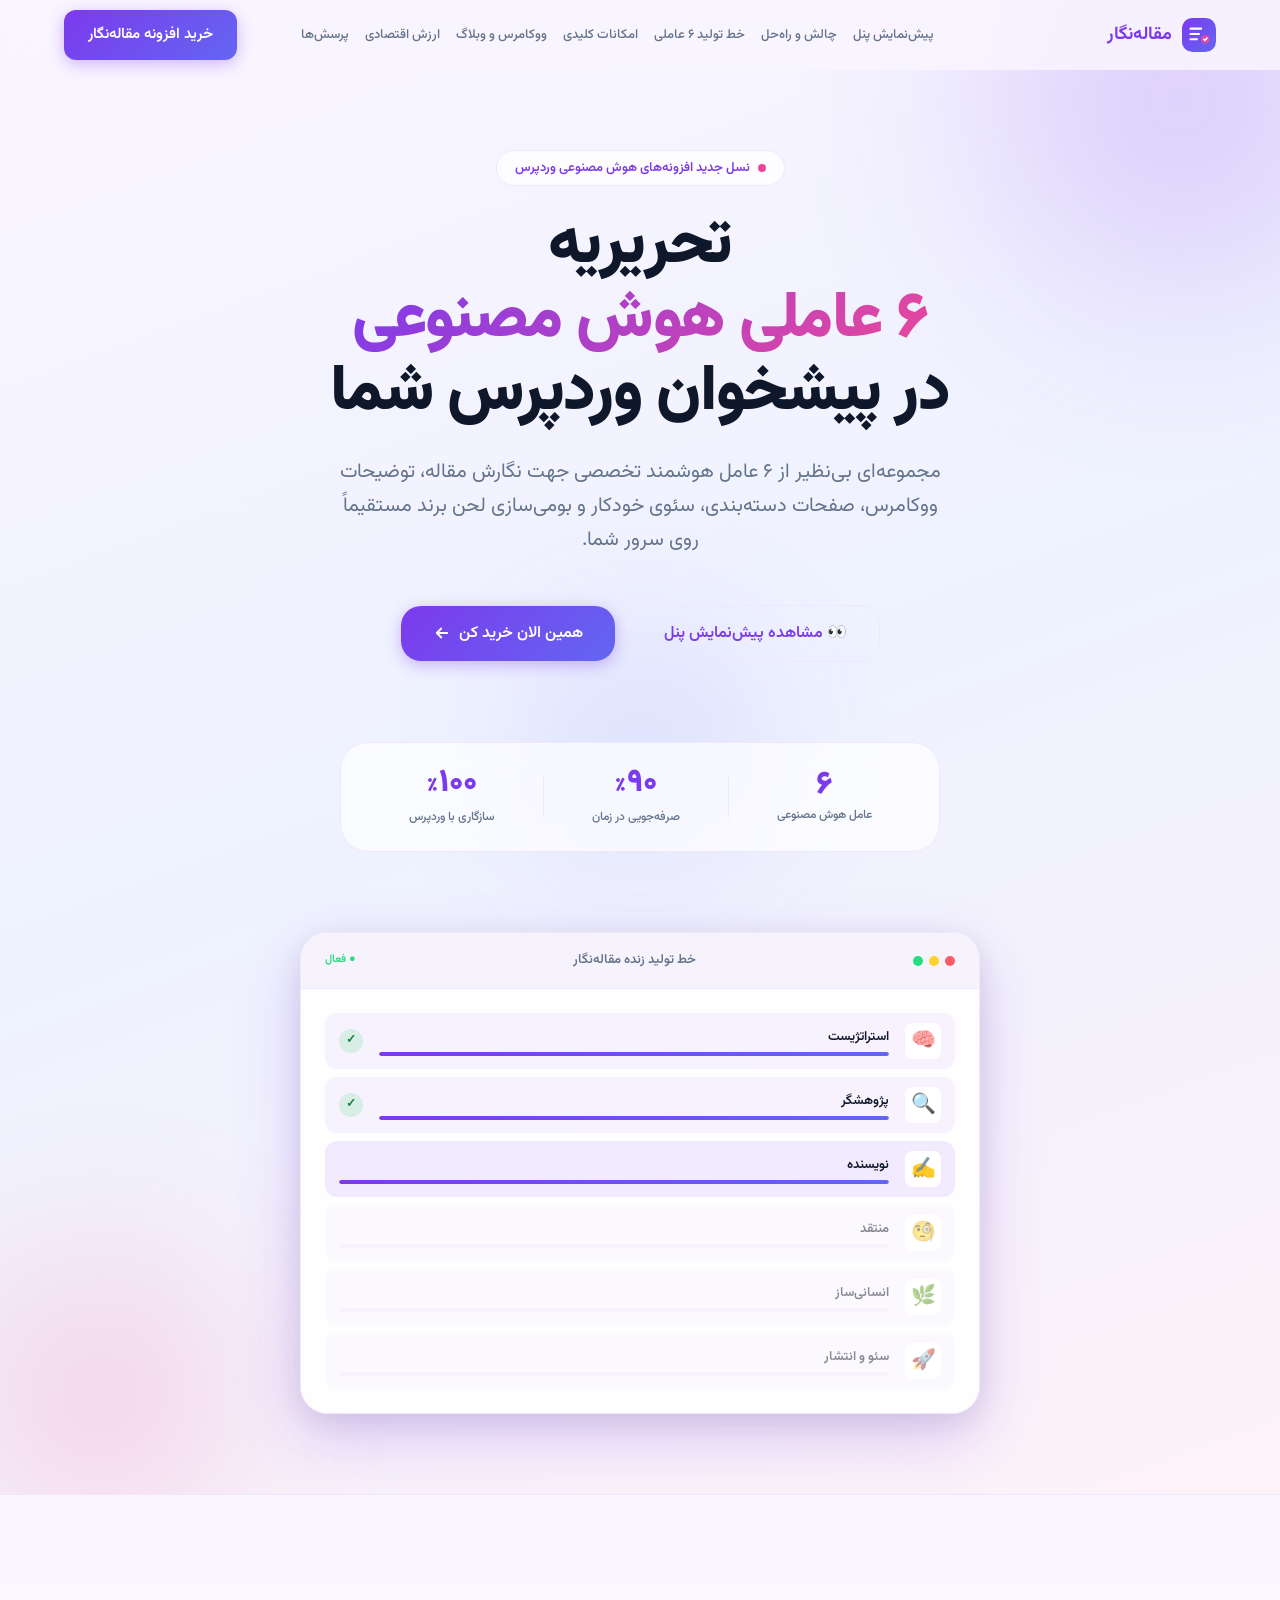
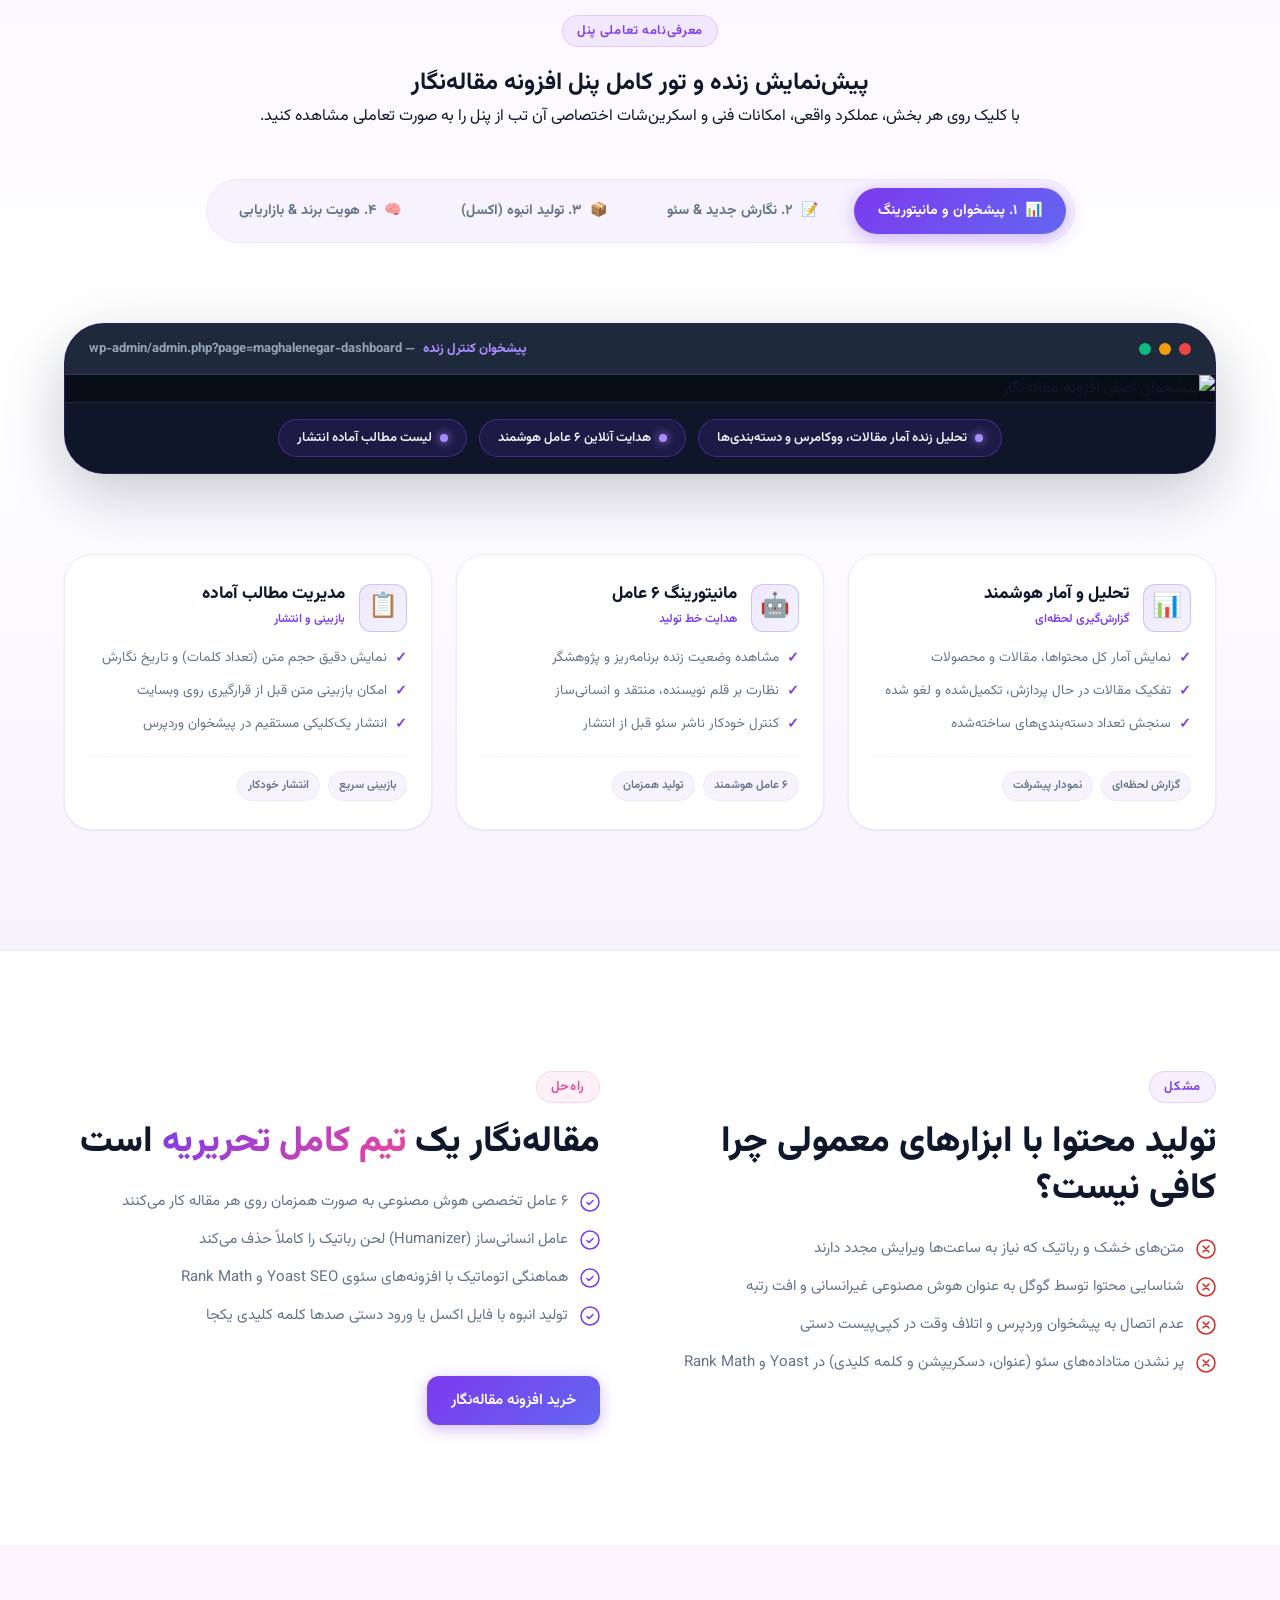
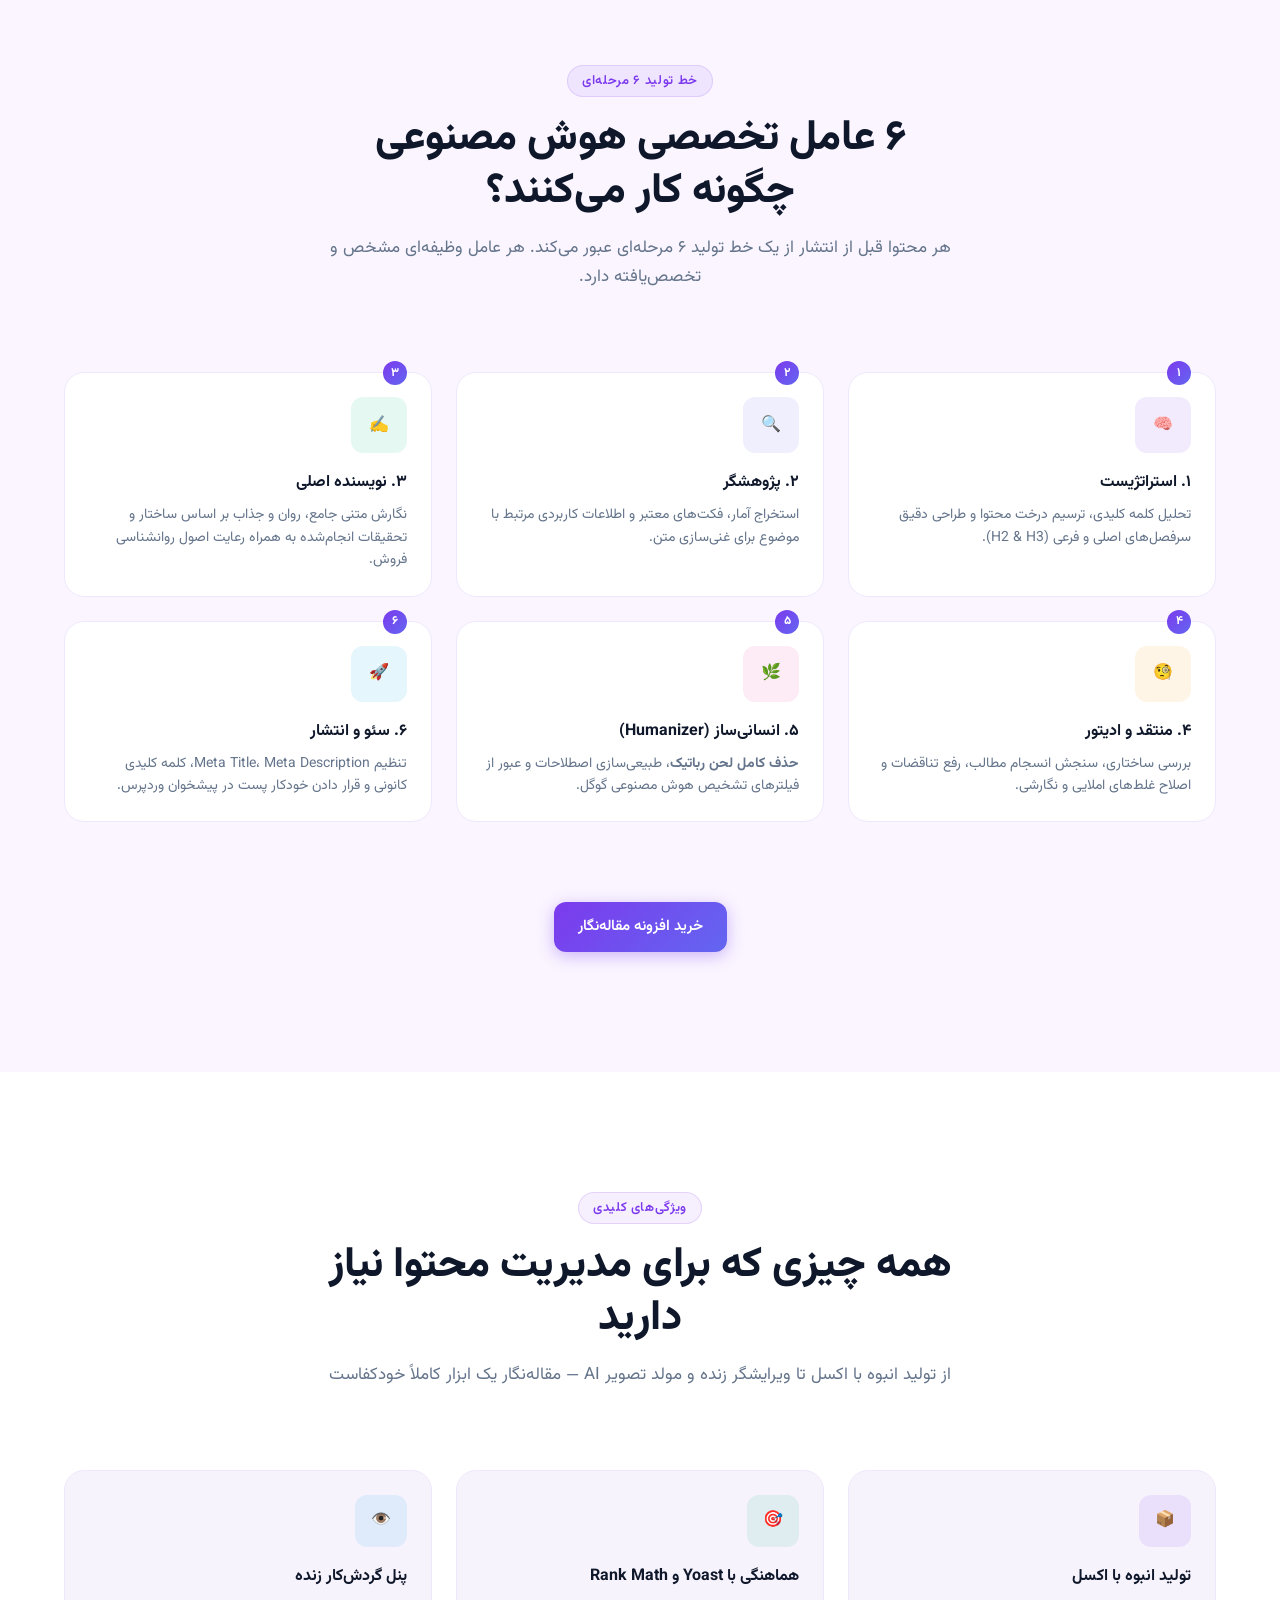
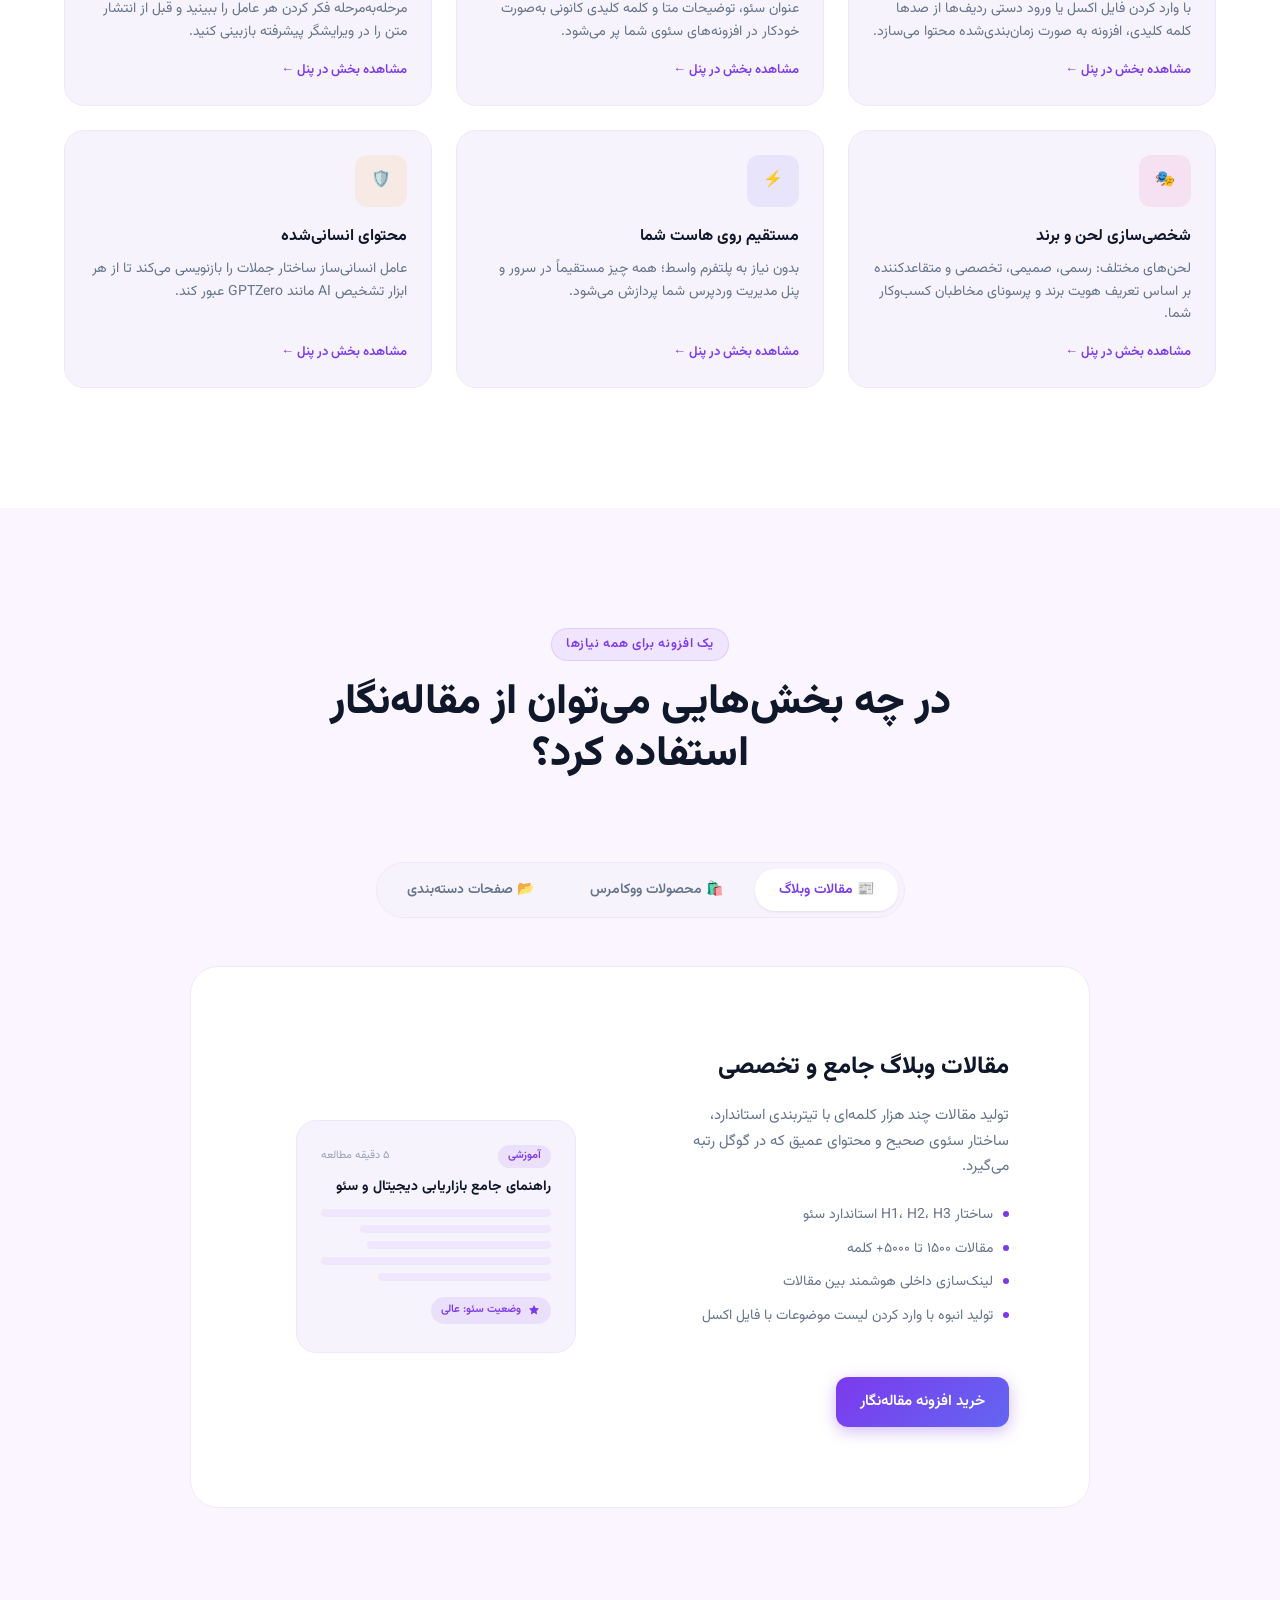
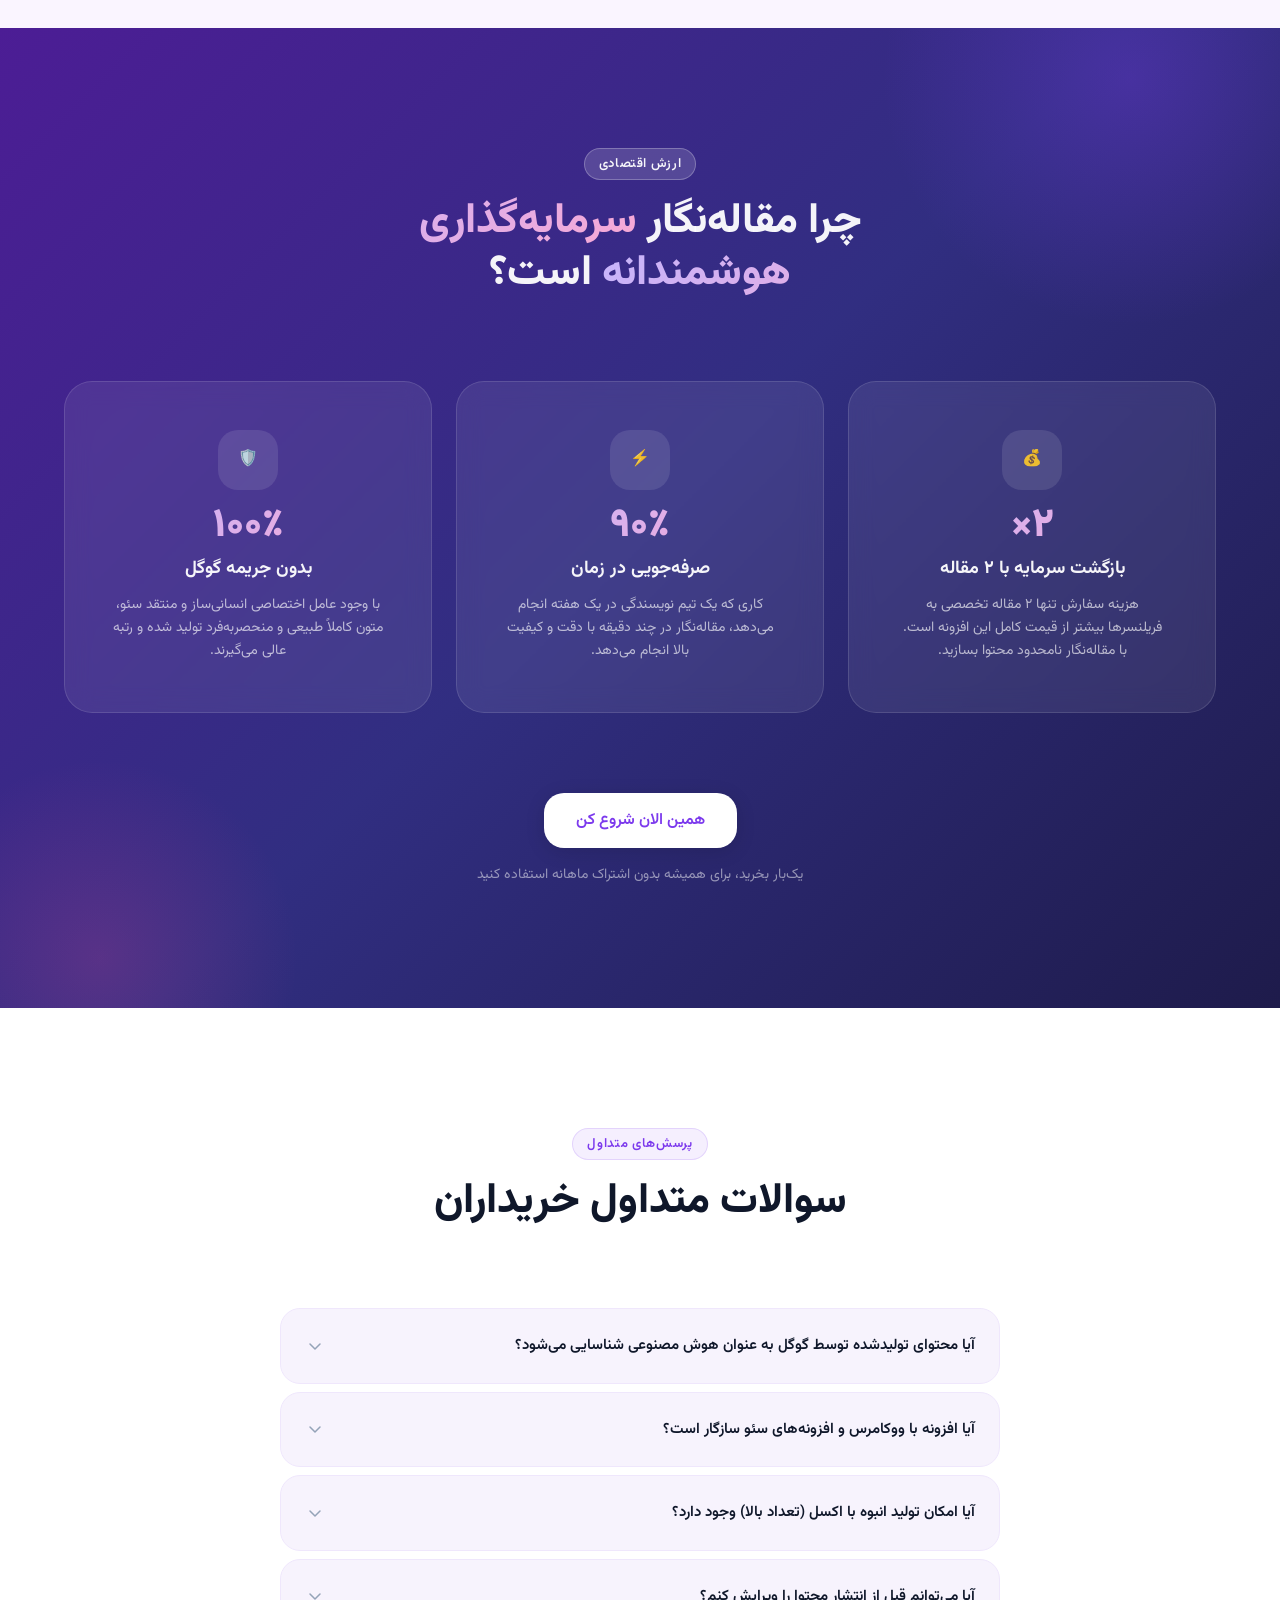
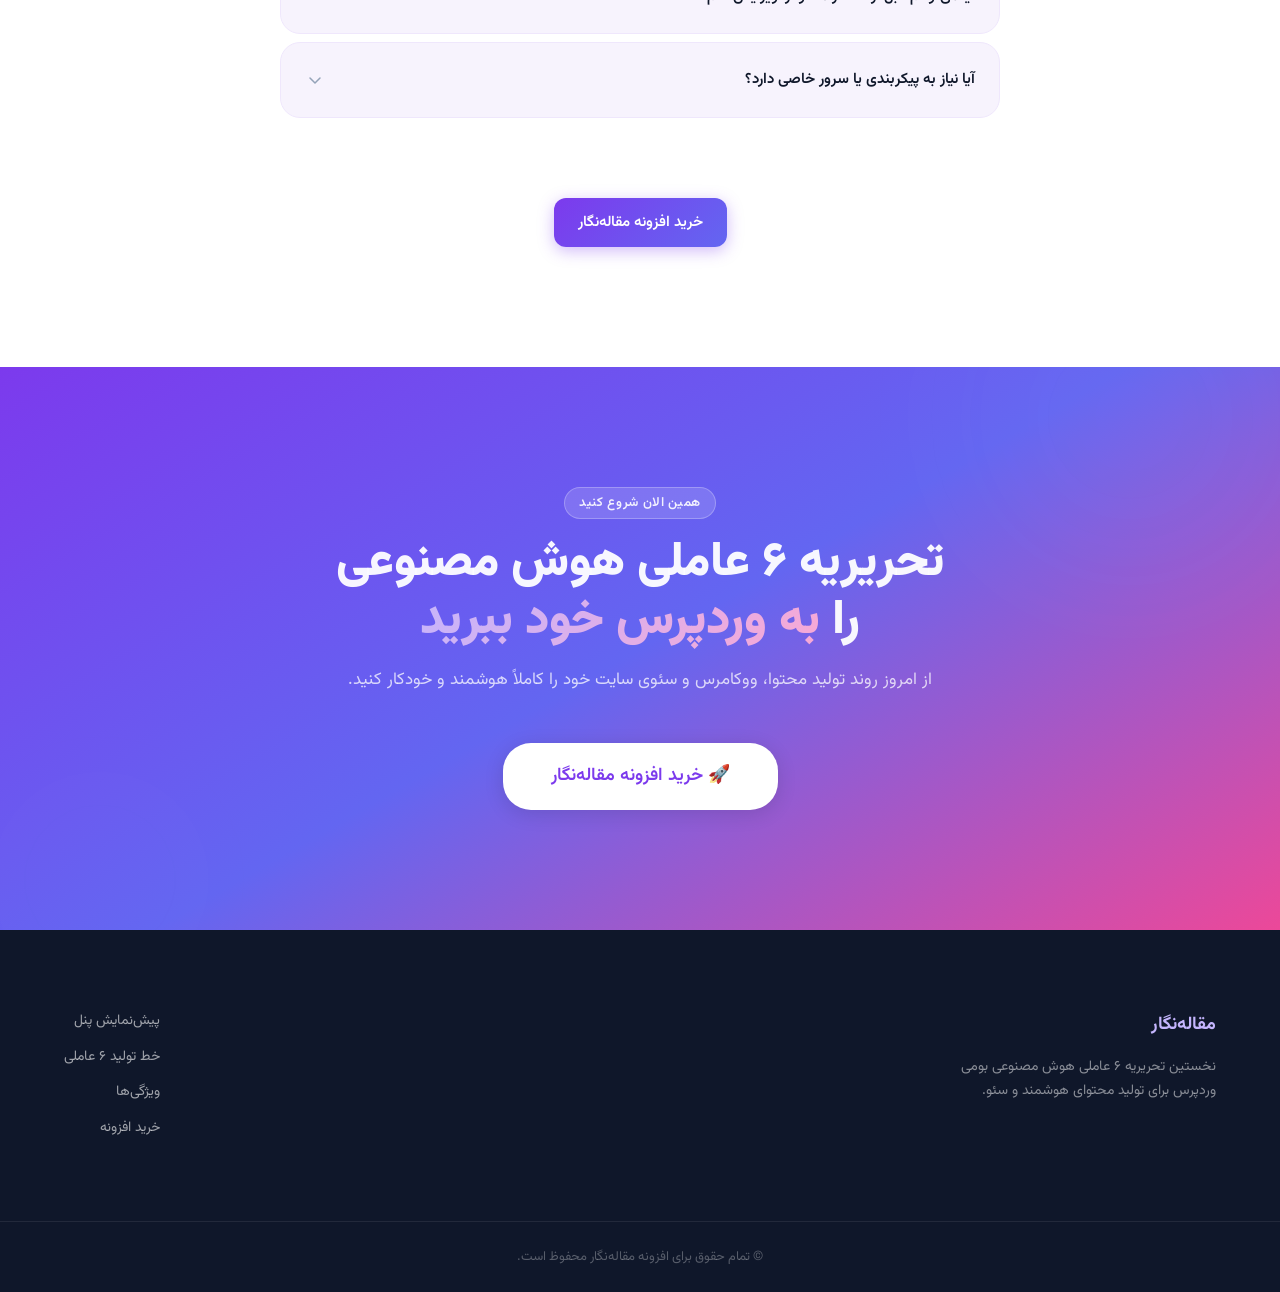
==== commit d4d693a8: "Upgrade panel tour to interactive tabbed showcase with scannable feature cards and spec chips" ====
--- a/index.html
+++ b/index.html
@@ -182,23 +182,33 @@
     <!-- ===== SECTION: COMPREHENSIVE PANEL TOUR & DEEP DIVE ===== -->
     <section class="panel-tour-section" id="panel-tour" aria-labelledby="tour-heading">
       <div class="container">
-        <div class="section-header reveal-up">
-          <div class="section-label">معرفی نامه جامع و تور پنل</div>
-          <h2 id="tour-heading">پیش‌نمایش کامل و ریزبه‌ریز پنل افزونه مقاله‌نگار</h2>
+        
+        <div class="tour-header-center reveal-up">
+          <div class="section-label">معرفی‌نامه تعاملی پنل</div>
+          <h2 id="tour-heading">پیش‌نمایش زنده و تور کامل پنل افزونه مقاله‌نگار</h2>
           <p>
-            با مشاهده بخش‌های مختلف پنل مدیریت، به طور کامل با ابزارها و نحوه کارکرد افزونه در پیشخوان وردپرس آشنا شوید.
+            با کلیک روی هر بخش، عملکرد واقعی، امکانات فنی و اسکرین‌شات اختصاصی آن تب از پنل را به صورت تعاملی مشاهده کنید.
           </p>
         </div>
 
-        <div class="tour-nav-bar reveal-up delay-1">
-          <a href="#tour-dashboard" class="tour-nav-btn active">📊 ۱. پیشخوان و آمار</a>
-          <a href="#tour-new-content" class="tour-nav-btn">📝 ۲. نگارش هوشمند و سئو</a>
-          <a href="#tour-bulk" class="tour-nav-btn">📦 ۳. افزودن گروهی و اکسل</a>
-          <a href="#tour-brand" class="tour-nav-btn">🧠 ۴. هویت برند و بازاریابی</a>
-        </div>
-
-        <!-- BLOCK 1: DASHBOARD -->
-        <div class="tour-panel-block reveal-up" id="tour-dashboard">
+        <!-- Interactive Tab Switcher Buttons -->
+        <div class="tour-tab-nav reveal-up delay-1">
+          <button class="tour-tab-btn active" data-target="tour-dashboard">
+            <span>📊</span> ۱. پیشخوان و مانیتورینگ
+          </button>
+          <button class="tour-tab-btn" data-target="tour-new-content">
+            <span>📝</span> ۲. نگارش جدید & سئو
+          </button>
+          <button class="tour-tab-btn" data-target="tour-bulk">
+            <span>📦</span> ۳. تولید انبوه (اکسل)
+          </button>
+          <button class="tour-tab-btn" data-target="tour-brand">
+            <span>🧠</span> ۴. هویت برند & بازاریابی
+          </button>
+        </div>
+
+        <!-- TAB 1: DASHBOARD -->
+        <div class="tour-panel-block active-panel" id="tour-dashboard">
           <div class="tour-window-frame">
             <div class="tour-window-header">
               <div class="tour-window-dots">
@@ -207,46 +217,81 @@
                 <span class="tour-window-dot dot-green"></span>
               </div>
               <div class="tour-window-title">
-                <span>🖥️ بخش اول:</span> پیشخوان مدیریت و مانیتورینگ آنلاین ۶ عامل
+                wp-admin/admin.php?page=maghalenegar-dashboard — <span>پیشخوان کنترل زنده</span>
               </div>
             </div>
             <div class="tour-window-img-box">
               <img src="images/dashboard.png" alt="پیشخوان اصلی افزونه مقاله‌نگار" />
             </div>
             <div class="tour-callouts-bar">
-              <span class="tour-callout-pill"><span class="dot"></span> گزارش لحظه‌ای آمار محتوا، محصولات و دسته‌بندی‌ها</span>
+              <span class="tour-callout-pill"><span class="dot"></span> تحلیل زنده آمار مقالات، ووکامرس و دسته‌بندی‌ها</span>
               <span class="tour-callout-pill"><span class="dot"></span> هدایت آنلاین ۶ عامل هوشمند</span>
-              <span class="tour-callout-pill"><span class="dot"></span> جدول مطالب آماده انتشار</span>
-            </div>
-          </div>
-
-          <div class="explain-grid-3">
-            <div class="explain-card">
-              <div class="explain-card-icon">📊</div>
-              <h4>آمار و گزارش‌گیری هوشمند</h4>
-              <p>
-                در بالای پیشخوان، وضعیت کامل محتواها شامل کل محتواها (۲۲)، در حال پردازش، تکمیل‌شده، منتشرشده، تعداد محصولات ووکامرس و دسته‌بندی‌ها به صورت تفکیک‌شده نمایش داده می‌شود.
-              </p>
-            </div>
-            <div class="explain-card">
-              <div class="explain-card-icon">🤖</div>
-              <h4>مانیتورینگ ۶ عامل فعال</h4>
-              <p>
-                بخش عامالان هوشمند، روند کار برنامه‌ریز، پژوهشگر، نویسنده، منتقد، انسانی‌ساز و ناشر سئو را به صورت زنده نشان می‌دهد تا از سلامت خط تولید محتوا مطمئن شوید.
-              </p>
-            </div>
-            <div class="explain-card">
-              <div class="explain-card-icon">📋</div>
-              <h4>مدیریت مطالب آماده انتشار</h4>
-              <p>
-                جدول مطالب نوشته‌شده، عنوان مقاله، نوع (مقاله/محصول)، وضعیت انتشار، حجم متن (کلمات) و تاریخ نگارش را قرار داده و امکان بررسی و انتشار فوری با یک کلیک را فراهم می‌سازد.
-              </p>
-            </div>
-          </div>
-        </div>
-
-        <!-- BLOCK 2: NEW CONTENT -->
-        <div class="tour-panel-block reveal-up" id="tour-new-content">
+              <span class="tour-callout-pill"><span class="dot"></span> لیست مطالب آماده انتشار</span>
+            </div>
+          </div>
+
+          <div class="pro-explain-grid">
+            <div class="pro-explain-card">
+              <div class="pro-card-header">
+                <div class="pro-card-icon">📊</div>
+                <div class="pro-card-title">
+                  <h4>تحلیل و آمار هوشمند</h4>
+                  <span>گزارش‌گیری لحظه‌ای</span>
+                </div>
+              </div>
+              <ul class="pro-bullet-list">
+                <li class="pro-bullet-item"><span class="check">✓</span> نمایش آمار کل محتواها، مقالات و محصولات</li>
+                <li class="pro-bullet-item"><span class="check">✓</span> تفکیک مقالات در حال پردازش، تکمیل‌شده و لغو شده</li>
+                <li class="pro-bullet-item"><span class="check">✓</span> سنجش تعداد دسته‌بندی‌های ساخته‌شده</li>
+              </ul>
+              <div class="pro-chips-row">
+                <span class="pro-chip">گزارش لحظه‌ای</span>
+                <span class="pro-chip">نمودار پیشرفت</span>
+              </div>
+            </div>
+
+            <div class="pro-explain-card">
+              <div class="pro-card-header">
+                <div class="pro-card-icon">🤖</div>
+                <div class="pro-card-title">
+                  <h4>مانیتورینگ ۶ عامل</h4>
+                  <span>هدایت خط تولید</span>
+                </div>
+              </div>
+              <ul class="pro-bullet-list">
+                <li class="pro-bullet-item"><span class="check">✓</span> مشاهده وضعیت زنده برنامه‌ریز و پژوهشگر</li>
+                <li class="pro-bullet-item"><span class="check">✓</span> نظارت بر قلم نویسنده، منتقد و انسانی‌ساز</li>
+                <li class="pro-bullet-item"><span class="check">✓</span> کنترل خودکار ناشر سئو قبل از انتشار</li>
+              </ul>
+              <div class="pro-chips-row">
+                <span class="pro-chip">۶ عامل هوشمند</span>
+                <span class="pro-chip">تولید همزمان</span>
+              </div>
+            </div>
+
+            <div class="pro-explain-card">
+              <div class="pro-card-header">
+                <div class="pro-card-icon">📋</div>
+                <div class="pro-card-title">
+                  <h4>مدیریت مطالب آماده</h4>
+                  <span>بازبینی و انتشار</span>
+                </div>
+              </div>
+              <ul class="pro-bullet-list">
+                <li class="pro-bullet-item"><span class="check">✓</span> نمایش دقیق حجم متن (تعداد کلمات) و تاریخ نگارش</li>
+                <li class="pro-bullet-item"><span class="check">✓</span> امکان بازبینی متن قبل از قرارگیری روی وبسایت</li>
+                <li class="pro-bullet-item"><span class="check">✓</span> انتشار یک‌کلیکی مستقیم در پیشخوان وردپرس</li>
+              </ul>
+              <div class="pro-chips-row">
+                <span class="pro-chip">بازبینی سریع</span>
+                <span class="pro-chip">انتشار خودکار</span>
+              </div>
+            </div>
+          </div>
+        </div>
+
+        <!-- TAB 2: NEW CONTENT -->
+        <div class="tour-panel-block" id="tour-new-content">
           <div class="tour-window-frame">
             <div class="tour-window-header">
               <div class="tour-window-dots">
@@ -255,7 +300,7 @@
                 <span class="tour-window-dot dot-green"></span>
               </div>
               <div class="tour-window-title">
-                <span>📝 بخش دوم:</span> ساخت محتوای جدید، لینک‌دهی اتوماتیک و مولد تصویر AI
+                wp-admin/admin.php?page=maghalenegar-new-content — <span>ساخت محتوا و سئو</span>
               </div>
             </div>
             <div class="tour-window-img-box">
@@ -264,37 +309,73 @@
             <div class="tour-callouts-bar">
               <span class="tour-callout-pill"><span class="dot"></span> لینک‌دهی اتوماتیک داخلی به مقالات و محصولات</span>
               <span class="tour-callout-pill"><span class="dot"></span> تنظیم لحن، زبان و طول مقاله (تا ۵۰۰۰ کلمه)</span>
-              <span class="tour-callout-pill"><span class="dot"></span> تولید تصویر AI با پرومپت اختصاصی و سبک‌های رئالیستی</span>
-            </div>
-          </div>
-
-          <div class="explain-grid-3">
-            <div class="explain-card">
-              <div class="explain-card-icon">🔗</div>
-              <h4>کلمات کلیدی و لینک‌دهی داخلی</h4>
-              <p>
-                امکان تعیین موضوع/کلمه کلیدی اصلی (Focus Keyword) و کلمات کلیدی ثانویه به همراه سیستم هوشمند لینک‌دهی اتوماتیک داخلی به مقالات، محصولات ووکامرس یا دسته‌بندی‌های سایت جهت تقویت سئو.
-              </p>
-            </div>
-            <div class="explain-card">
-              <div class="explain-card-icon">🎭</div>
-              <h4>تنظیمات لحن، زبان و مقاله مرجع</h4>
-              <p>
-                انتخاب زبان نگارش، لحن محتوا (نیمه‌رسمی، تخصصی، صمیمی)، طول مقاله (کوتاه، متوسط، بلند ۳۰۰۰ تا ۵۰۰۰ کلمه) و تعیین مقالات مرجع برای الهام‌گیری از ساختار محتوایی برتر.
-              </p>
-            </div>
-            <div class="explain-card">
-              <div class="explain-card-icon">🖼️</div>
-              <h4>مولد اختصاصی تصویر با AI</h4>
-              <p>
-                تولید خودکار تصویر شاخص و تصاویر محتوا در سبک‌های رئالیستی (Realism)، ادیتوریال، سه بعدی، مینیمال و سینمایی بر اساس پرومپت‌های بهینه‌شده به همراه کادر توضیح متنی.
-              </p>
-            </div>
-          </div>
-        </div>
-
-        <!-- BLOCK 3: BULK CONTENT -->
-        <div class="tour-panel-block reveal-up" id="tour-bulk">
+              <span class="tour-callout-pill"><span class="dot"></span> مولد تصویر AI با سبک‌های رئالیستی</span>
+            </div>
+          </div>
+
+          <div class="pro-explain-grid">
+            <div class="pro-explain-card">
+              <div class="pro-card-header">
+                <div class="pro-card-icon">🔗</div>
+                <div class="pro-card-title">
+                  <h4>سئو و لینک‌دهی داخلی</h4>
+                  <span>تقویت بن‌سازه سایت</span>
+                </div>
+              </div>
+              <ul class="pro-bullet-list">
+                <li class="pro-bullet-item"><span class="check">✓</span> تعیین کلمه کلیدی اصلی (Focus Keyword) و ثانویه</li>
+                <li class="pro-bullet-item"><span class="check">✓</span> اتصال خودکار متن جدید به مقالات و محصولات مرتبط</li>
+                <li class="pro-bullet-item"><span class="check">✓</span> پر شدن اتوماتیک فیلدهای Yoast SEO و Rank Math</li>
+              </ul>
+              <div class="pro-chips-row">
+                <span class="pro-chip">Yoast SEO</span>
+                <span class="pro-chip">Rank Math</span>
+                <span class="pro-chip">لینک داخلی</span>
+              </div>
+            </div>
+
+            <div class="pro-explain-card">
+              <div class="pro-card-header">
+                <div class="pro-card-icon">🎭</div>
+                <div class="pro-card-title">
+                  <h4>تنظیمات نگارش و لحن</h4>
+                  <span>شخصی‌سازی کامل</span>
+                </div>
+              </div>
+              <ul class="pro-bullet-list">
+                <li class="pro-bullet-item"><span class="check">✓</span> انتخاب زبان فارسی و لحن‌های ۴ گانه برند</li>
+                <li class="pro-bullet-item"><span class="check">✓</span> تعیین طول محتوا (کوتاه، متوسط، بلند تا ۵۰۰۰ کلمه)</li>
+                <li class="pro-bullet-item"><span class="check">✓</span> معرفی مقاله مرجع برای الهام از ساختار محتوایی</li>
+              </ul>
+              <div class="pro-chips-row">
+                <span class="pro-chip">لحن اختصاصی</span>
+                <span class="pro-chip">تا ۵۰۰۰ کلمه</span>
+              </div>
+            </div>
+
+            <div class="pro-explain-card">
+              <div class="pro-card-header">
+                <div class="pro-card-icon">🖼️</div>
+                <div class="pro-card-title">
+                  <h4>مولد اختصاصی تصویر AI</h4>
+                  <span>تصویرسازی بدون طراح</span>
+                </div>
+              </div>
+              <ul class="pro-bullet-list">
+                <li class="pro-bullet-item"><span class="check">✓</span> ساخت خودکار تصویر شاخص و تصاویر درون‌متنی</li>
+                <li class="pro-bullet-item"><span class="check">✓</span> انتخاب سبک‌های رئالیستی، ادیتوریال و ۳بعدی</li>
+                <li class="pro-bullet-item"><span class="check">✓</span> تولید پرومپت‌های انگلیسی هوشمند بر اساس موضوع</li>
+              </ul>
+              <div class="pro-chips-row">
+                <span class="pro-chip">تصویر AI</span>
+                <span class="pro-chip">سبک رئالیستی</span>
+              </div>
+            </div>
+          </div>
+        </div>
+
+        <!-- TAB 3: BULK CONTENT -->
+        <div class="tour-panel-block" id="tour-bulk">
           <div class="tour-window-frame">
             <div class="tour-window-header">
               <div class="tour-window-dots">
@@ -303,46 +384,81 @@
                 <span class="tour-window-dot dot-green"></span>
               </div>
               <div class="tour-window-title">
-                <span>📦 بخش سوم:</span> افزودن گروهی، ورود دستی و آپلود فایل اکسل
+                wp-admin/admin.php?page=maghalenegar-bulk — <span>تولید انبوه و اکسل</span>
               </div>
             </div>
             <div class="tour-window-img-box">
               <img src="images/bulk-content.png" alt="تولید انبوه محتوا در مقاله‌نگار" />
             </div>
             <div class="tour-callouts-bar">
-              <span class="tour-callout-pill"><span class="dot"></span> ورود دستی ردیف‌ها با تنظیمات اختصاصی</span>
+              <span class="tour-callout-pill"><span class="dot"></span> ورود دستی ردیف‌ها با تنظیمات مجزا</span>
               <span class="tour-callout-pill"><span class="dot"></span> آپلود فایل اکسل XLSX و CSV</span>
               <span class="tour-callout-pill"><span class="dot"></span> صف انتشار زمان‌بندی‌شده و خودکار</span>
             </div>
           </div>
 
-          <div class="explain-grid-3">
-            <div class="explain-card">
-              <div class="explain-card-icon">✍️</div>
-              <h4>ورود دستی ردیف‌ها</h4>
-              <p>
-                می‌توانید کلمات کلیدی مختلف را ردیف به ردیف وارد کرده و برای هر ردیف، نوع محتوا (مقاله/محصول)، زبان، لحن، طول متن، حالت تصویر و تاریخ انتشار شمس را به صورت مجزا تنظیم کنید.
-              </p>
-            </div>
-            <div class="explain-card">
-              <div class="explain-card-icon">📁</div>
-              <h4>آپلود فایل اکسل (XLSX / CSV)</h4>
-              <p>
-                امکان دانلود قالب استاندارد اکسل، پر کردن عناوین توسط تیم محتوایی و آپلود یکجای فایل برای ساخت خودکار و انبوه صدها مقاله بدون دخالت انسانی.
-              </p>
-            </div>
-            <div class="explain-card">
-              <div class="explain-card-icon">⏳</div>
-              <h4>صف انتشار زمان‌بندی‌شده</h4>
-              <p>
-                سیستم هوشمند مدیریت صف مقالات (در صف، در حال پردازش، تمام‌شده، ناموفق)، تولید و انتشار را با فواصل زمانی مشخص انجام می‌دهد تا هیچ فشاری به سرور وارد نشود.
-              </p>
-            </div>
-          </div>
-        </div>
-
-        <!-- BLOCK 4: BRAND IDENTITY -->
-        <div class="tour-panel-block reveal-up" id="tour-brand">
+          <div class="pro-explain-grid">
+            <div class="pro-explain-card">
+              <div class="pro-card-header">
+                <div class="pro-card-icon">✍️</div>
+                <div class="pro-card-title">
+                  <h4>ورود دستی ردیف‌ها</h4>
+                  <span>مدیریت ردیفی کلمات</span>
+                </div>
+              </div>
+              <ul class="pro-bullet-list">
+                <li class="pro-bullet-item"><span class="check">✓</span> اضافه کردن ردیف‌های کلمات کلیدی با یک کلیک</li>
+                <li class="pro-bullet-item"><span class="check">✓</span> تنظیم لحن، طول متن و حالت تصویر برای هر ردیف</li>
+                <li class="pro-bullet-item"><span class="check">✓</span> تعیین تاریخ انتشار شمسی دلخواه برای هر ردیف</li>
+              </ul>
+              <div class="pro-chips-row">
+                <span class="pro-chip">ورود سریع</span>
+                <span class="pro-chip">تاریخ شمسی</span>
+              </div>
+            </div>
+
+            <div class="pro-explain-card">
+              <div class="pro-card-header">
+                <div class="pro-card-icon">📁</div>
+                <div class="pro-card-title">
+                  <h4>آپلود فایل اکسل</h4>
+                  <span>ورود صدها عنوان یکجا</span>
+                </div>
+              </div>
+              <ul class="pro-bullet-list">
+                <li class="pro-bullet-item"><span class="check">✓</span> دانلود قالب استاندارد آماده اکسل</li>
+                <li class="pro-bullet-item"><span class="check">✓</span> آپلود فایل‌های XLSX و CSV با حجم بالا</li>
+                <li class="pro-bullet-item"><span class="check">✓</span> پردازش خودکار و بدون خطا در پس‌زمینه</li>
+              </ul>
+              <div class="pro-chips-row">
+                <span class="pro-chip">فایل XLSX</span>
+                <span class="pro-chip">فرمت CSV</span>
+              </div>
+            </div>
+
+            <div class="pro-explain-card">
+              <div class="pro-card-header">
+                <div class="pro-card-icon">⏳</div>
+                <div class="pro-card-title">
+                  <h4>صف انتشار خودکار</h4>
+                  <span>مدیریت منابع سرور</span>
+                </div>
+              </div>
+              <ul class="pro-bullet-list">
+                <li class="pro-bullet-item"><span class="check">✓</span> تولید تدریجی و نوبتی مقالات بدون افت سرعت هاست</li>
+                <li class="pro-bullet-item"><span class="check">✓</span> گزارش مقالات در صف، در حال پردازش و تمام‌شده</li>
+                <li class="pro-bullet-item"><span class="check">✓</span> حفظ الگوی طبیعی انتشار در چشم گوگل</li>
+              </ul>
+              <div class="pro-chips-row">
+                <span class="pro-chip">پردازش ایمن</span>
+                <span class="pro-chip">مدیریت صف</span>
+              </div>
+            </div>
+          </div>
+        </div>
+
+        <!-- TAB 4: BRAND IDENTITY -->
+        <div class="tour-panel-block" id="tour-brand">
           <div class="tour-window-frame">
             <div class="tour-window-header">
               <div class="tour-window-dots">
@@ -351,40 +467,75 @@
                 <span class="tour-window-dot dot-green"></span>
               </div>
               <div class="tour-window-title">
-                <span>🧠 بخش چهارم:</span> هویت برند و کانتکست بازاریابی (Brand Context)
+                wp-admin/admin.php?page=maghalenegar-brand — <span>هویت برند & بازاریابی</span>
               </div>
             </div>
             <div class="tour-window-img-box">
               <img src="images/brand-identity.png" alt="تنظیمات هویت برند در مقاله‌نگار" />
             </div>
             <div class="tour-callouts-bar">
-              <span class="tour-callout-pill"><span class="dot"></span> تعریف پرسونای مخاطب (ICP) و نقاط درد خریدار</span>
+              <span class="tour-callout-pill"><span class="dot"></span> پرسونای مخاطب (ICP) و نقاط درد خریدار</span>
               <span class="tour-callout-pill"><span class="dot"></span> لحن صدا و راهنمای نگارش برند (Brand Voice)</span>
-              <span class="tour-callout-pill"><span class="dot"></span> مزیت رقابتی هسته و تحلیل رقبا</span>
-            </div>
-          </div>
-
-          <div class="explain-grid-3">
-            <div class="explain-card">
-              <div class="explain-card-icon">🎯</div>
-              <h4>شناخت پرسونای مخاطب و نقاط درد</h4>
-              <p>
-                تعریف کامل مخاطبان هدف (ICP) و مشکلات اصلی مشتریان (Customer Pain Points) تا عامل‌های هوش مصنوعی متونی کاملاً متقاعدکننده و کاربردی برای حل دغدغه‌های خریداران بنویسند.
-              </p>
-            </div>
-            <div class="explain-card">
-              <div class="explain-card-icon">📢</div>
-              <h4>راهنمای نگارش و لحن صدا (Brand Voice)</h4>
-              <p>
-                ثبت اصول نگارشی و لحن اختصاصی برند (مثلاً حرفه‌ای، علمی اما صمیمی، کوتاه‌نویسی پاراگراف‌ها) تا تمام مطالب تولیدشده دقیقاً شبیه به نویسندگان ارشد تیم شما باشد.
-              </p>
-            </div>
-            <div class="explain-card">
-              <div class="explain-card-icon">💡</div>
-              <h4>مزیت رقابتی و متمایزکننده‌ها</h4>
-              <p>
-                درج ارزش پیشنهادی هسته (Value Proposition) و رقبای مستقیم تا هوش مصنوعی در طول مقاله، دلایل برتری و تمایز خدمات یا محصولات شما را پررنگ کند.
-              </p>
+              <span class="tour-callout-pill"><span class="dot"></span> مزیت رقابتی هسته و متمایزکننده‌ها</span>
+            </div>
+          </div>
+
+          <div class="pro-explain-grid">
+            <div class="pro-explain-card">
+              <div class="pro-card-header">
+                <div class="pro-card-icon">🎯</div>
+                <div class="pro-card-title">
+                  <h4>شناخت پرسونای مخاطب</h4>
+                  <span>ICP & Pain Points</span>
+                </div>
+              </div>
+              <ul class="pro-bullet-list">
+                <li class="pro-bullet-item"><span class="check">✓</span> آموزش هوش مصنوعی برای شناخت دقیق مشتری هدف</li>
+                <li class="pro-bullet-item"><span class="check">✓</span> تحلیل دغدغه‌ها و مشکلات اصلی خریداران</li>
+                <li class="pro-bullet-item"><span class="check">✓</span> نگارش متون پاسخگو به سوالات واقعی مشتری</li>
+              </ul>
+              <div class="pro-chips-row">
+                <span class="pro-chip">پرسونای خریدار</span>
+                <span class="pro-chip">حل دغدغه</span>
+              </div>
+            </div>
+
+            <div class="pro-explain-card">
+              <div class="pro-card-header">
+                <div class="pro-card-icon">📢</div>
+                <div class="pro-card-title">
+                  <h4>لحن صدا (Brand Voice)</h4>
+                  <span>یکپارچگی قلم برند</span>
+                </div>
+              </div>
+              <ul class="pro-bullet-list">
+                <li class="pro-bullet-item"><span class="check">✓</span> تعریف لحن اختصاصی برند (حرفه‌ای، علمی، صمیمی)</li>
+                <li class="pro-bullet-item"><span class="check">✓</span> ثبت دستورالعمل‌های نگارشی و کوتاه‌نویسی</li>
+                <li class="pro-bullet-item"><span class="check">✓</span> حفظ سبک قلم یکسان در تمام صفحات سایت</li>
+              </ul>
+              <div class="pro-chips-row">
+                <span class="pro-chip">Brand Voice</span>
+                <span class="pro-chip">یکپارچگی متن</span>
+              </div>
+            </div>
+
+            <div class="pro-explain-card">
+              <div class="pro-card-header">
+                <div class="pro-card-icon">💡</div>
+                <div class="pro-card-title">
+                  <h4>ارزش پیشنهادی و رقبا</h4>
+                  <span>Value Proposition</span>
+                </div>
+              </div>
+              <ul class="pro-bullet-list">
+                <li class="pro-bullet-item"><span class="check">✓</span> ثبت مزایای اصلی رقابتی محصول یا خدمات شما</li>
+                <li class="pro-bullet-item"><span class="check">✓</span> تحلیل و ذکر متمایزکننده‌های شما نسبت به رقبا</li>
+                <li class="pro-bullet-item"><span class="check">✓</span> ترغیب مخاطب به خرید و افزایش نرخ تبدیل</li>
+              </ul>
+              <div class="pro-chips-row">
+                <span class="pro-chip">مزیت رقابتی</span>
+                <span class="pro-chip">افزایش نرخ تبدیل</span>
+              </div>
             </div>
           </div>
         </div>
@@ -511,37 +662,37 @@
             <div class="feature-icon bulk-icon" aria-hidden="true">📦</div>
             <h3>تولید انبوه با اکسل</h3>
             <p>با وارد کردن فایل اکسل یا ورود دستی ردیف‌ها از صدها کلمه کلیدی، افزونه به صورت زمان‌بندی‌شده محتوا می‌سازد.</p>
-            <a href="#tour-bulk" class="feature-link" id="feat-bulk-cta">مشاهده بخش در پنل ←</a>
+            <a href="#panel-tour" class="feature-link" id="feat-bulk-cta">مشاهده بخش در پنل ←</a>
           </div>
           <div class="feature-card reveal-up delay-2" id="feat-seo">
             <div class="feature-icon seo-icon" aria-hidden="true">🎯</div>
             <h3>هماهنگی با Yoast و Rank Math</h3>
             <p>عنوان سئو، توضیحات متا و کلمه کلیدی کانونی به‌صورت خودکار در افزونه‌های سئوی شما پر می‌شود.</p>
-            <a href="#tour-new-content" class="feature-link" id="feat-seo-cta">مشاهده بخش در پنل ←</a>
+            <a href="#panel-tour" class="feature-link" id="feat-seo-cta">مشاهده بخش در پنل ←</a>
           </div>
           <div class="feature-card reveal-up delay-3" id="feat-editor">
             <div class="feature-icon editor-icon" aria-hidden="true">👁️</div>
             <h3>پنل گردش‌کار زنده</h3>
             <p>مرحله‌به‌مرحله فکر کردن هر عامل را ببینید و قبل از انتشار متن را در ویرایشگر پیشرفته بازبینی کنید.</p>
-            <a href="#tour-dashboard" class="feature-link" id="feat-editor-cta">مشاهده بخش در پنل ←</a>
+            <a href="#panel-tour" class="feature-link" id="feat-editor-cta">مشاهده بخش در پنل ←</a>
           </div>
           <div class="feature-card reveal-up delay-4" id="feat-tone">
             <div class="feature-icon tone-icon" aria-hidden="true">🎭</div>
             <h3>شخصی‌سازی لحن و برند</h3>
             <p>لحن‌های مختلف: رسمی، صمیمی، تخصصی و متقاعدکننده بر اساس تعریف هویت برند و پرسونای مخاطبان کسب‌وکار شما.</p>
-            <a href="#tour-brand" class="feature-link" id="feat-tone-cta">مشاهده بخش در پنل ←</a>
+            <a href="#panel-tour" class="feature-link" id="feat-tone-cta">مشاهده بخش در پنل ←</a>
           </div>
           <div class="feature-card reveal-up delay-5" id="feat-wp">
             <div class="feature-icon wp-icon" aria-hidden="true">⚡</div>
             <h3>مستقیم روی هاست شما</h3>
             <p>بدون نیاز به پلتفرم واسط؛ همه چیز مستقیماً در سرور و پنل مدیریت وردپرس شما پردازش می‌شود.</p>
-            <a href="#tour-dashboard" class="feature-link" id="feat-wp-cta">مشاهده بخش در پنل ←</a>
+            <a href="#panel-tour" class="feature-link" id="feat-wp-cta">مشاهده بخش در پنل ←</a>
           </div>
           <div class="feature-card reveal-up delay-6" id="feat-human">
             <div class="feature-icon human-icon" aria-hidden="true">🛡️</div>
             <h3>محتوای انسانی‌شده</h3>
             <p>عامل انسانی‌ساز ساختار جملات را بازنویسی می‌کند تا از هر ابزار تشخیص AI مانند GPTZero عبور کند.</p>
-            <a href="#tour-new-content" class="feature-link" id="feat-human-cta">مشاهده بخش در پنل ←</a>
+            <a href="#panel-tour" class="feature-link" id="feat-human-cta">مشاهده بخش در پنل ←</a>
           </div>
         </div>
       </div>
--- a/style.css
+++ b/style.css
@@ -1431,89 +1431,109 @@
 }
 
 /* ================================================================
-   PANEL TOUR SHOWCASE — REAL PRODUCT SCREENSHOTS & DEEP EXPLANATIONS
+   PANEL TOUR SHOWCASE — INTERACTIVE TABBED PRO PANEL TOUR
    ================================================================ */
 .panel-tour-section {
   padding-block: var(--space-2xl);
-  background: linear-gradient(180deg, #FAF5FF 0%, #FFFFFF 50%, #F7F3FD 100%);
+  background: linear-gradient(180deg, #FAF5FF 0%, #FFFFFF 40%, #F7F3FD 100%);
   border-top: 1px solid var(--color-border);
   border-bottom: 1px solid var(--color-border);
   position: relative;
 }
 
-.tour-nav-bar {
+.tour-header-center {
+  text-align: center;
+  max-width: 760px;
+  margin-inline: auto;
+  margin-bottom: var(--space-lg);
+}
+
+.tour-tab-nav {
   display: flex;
   align-items: center;
   justify-content: center;
   gap: 12px;
   flex-wrap: wrap;
   margin-bottom: var(--space-xl);
-}
-
-.tour-nav-btn {
+  background: rgba(124, 58, 237, 0.05);
+  padding: 8px;
+  border-radius: 100px;
+  border: 1px solid var(--color-border);
+  width: fit-content;
+  margin-inline: auto;
+  backdrop-filter: blur(10px);
+}
+
+.tour-tab-btn {
   display: inline-flex;
   align-items: center;
   gap: 8px;
-  padding: 10px 20px;
-  background: #FFFFFF;
-  border: 1.5px solid var(--color-border);
+  padding: 12px 24px;
+  background: transparent;
+  border: none;
   border-radius: 100px;
   font-family: var(--font-base);
   font-size: 14px;
-  font-weight: 600;
-  color: var(--color-fg);
+  font-weight: 700;
+  color: var(--color-fg-muted);
   cursor: pointer;
   transition: all var(--transition);
-  box-shadow: var(--shadow-sm);
-  text-decoration: none;
-}
-
-.tour-nav-btn:hover, .tour-nav-btn.active {
-  background: var(--color-primary);
+  outline: none;
+}
+
+.tour-tab-btn:hover {
+  color: var(--color-primary);
+}
+
+.tour-tab-btn.active {
+  background: linear-gradient(135deg, var(--color-primary) 0%, var(--color-secondary) 100%);
   color: #FFFFFF;
-  border-color: var(--color-primary);
-  box-shadow: 0 6px 20px rgba(124, 58, 237, 0.3);
+  box-shadow: 0 4px 18px rgba(124, 58, 237, 0.35);
 }
 
 .tour-panel-block {
-  background: #FFFFFF;
-  border: 1.5px solid var(--color-border);
-  border-radius: var(--radius-2xl);
-  padding: var(--space-lg);
-  margin-bottom: var(--space-2xl);
-  box-shadow: var(--shadow-lg);
-  transition: all var(--transition);
-}
-.tour-panel-block:hover {
-  box-shadow: var(--shadow-xl);
-  border-color: rgba(124, 58, 237, 0.4);
+  display: none;
+  animation: fadeInPanel 0.4s ease forwards;
+}
+
+.tour-panel-block.active-panel {
+  display: block;
+}
+
+@keyframes fadeInPanel {
+  from { opacity: 0; transform: translateY(10px); }
+  to { opacity: 1; transform: translateY(0); }
 }
 
 .tour-window-frame {
   background: #0F172A;
-  border-radius: var(--radius-xl);
+  border-radius: var(--radius-2xl);
   overflow: hidden;
-  box-shadow: 0 15px 45px rgba(15, 23, 42, 0.25);
-  margin-bottom: var(--space-lg);
-  border: 1px solid rgba(124, 58, 237, 0.2);
+  box-shadow: 0 20px 60px rgba(15, 23, 42, 0.22);
+  margin-bottom: var(--space-xl);
+  border: 1.5px solid rgba(124, 58, 237, 0.25);
+  position: relative;
 }
 
 .tour-window-header {
   background: #1E293B;
-  padding: 12px 20px;
+  padding: 14px 24px;
   display: flex;
   align-items: center;
   justify-content: space-between;
   border-bottom: 1px solid rgba(255, 255, 255, 0.08);
 }
+
 .tour-window-dots {
   display: flex;
   gap: 8px;
 }
+
 .tour-window-dot {
-  width: 11px; height: 11px;
+  width: 12px; height: 12px;
   border-radius: 50%;
 }
+
 .dot-red { background: #EF4444; }
 .dot-yellow { background: #F59E0B; }
 .dot-green { background: #10B981; }
@@ -1525,8 +1545,16 @@
   display: flex;
   align-items: center;
   gap: 8px;
-}
-.tour-window-title span { color: #A78BFA; }
+  direction: ltr;
+}
+
+.tour-window-title span { color: #A78BFA; font-weight: 800; }
+
+.tour-window-img-box {
+  width: 100%;
+  overflow: hidden;
+  background: #090D18;
+}
 
 .tour-window-img-box img {
   width: 100%;
@@ -1537,71 +1565,132 @@
 
 .tour-callouts-bar {
   display: flex;
-  gap: 10px;
+  gap: 12px;
   flex-wrap: wrap;
   justify-content: center;
-  padding: 14px 20px;
+  padding: 16px 24px;
   background: rgba(15, 23, 42, 0.95);
   border-top: 1px solid rgba(255, 255, 255, 0.08);
 }
+
 .tour-callout-pill {
   display: inline-flex;
   align-items: center;
   gap: 8px;
   background: rgba(124, 58, 237, 0.15);
   border: 1px solid rgba(124, 58, 237, 0.4);
-  padding: 6px 14px;
+  padding: 7px 18px;
   border-radius: 100px;
-  font-size: 12px;
+  font-size: 13px;
   font-weight: 600;
-  color: #E2E8F0;
-}
+  color: #F1F5F9;
+}
+
 .tour-callout-pill .dot {
-  width: 7px; height: 7px;
+  width: 8px; height: 8px;
   background: #A78BFA;
   border-radius: 50%;
-  box-shadow: 0 0 8px #A78BFA;
-}
-
-.explain-grid-3 {
+  box-shadow: 0 0 10px #A78BFA;
+}
+
+/* Feature Cards Grid below Screenshot */
+.pro-explain-grid {
   display: grid;
   grid-template-columns: repeat(3, 1fr);
-  gap: 20px;
-}
-.explain-card {
+  gap: 24px;
+}
+
+.pro-explain-card {
+  background: #FFFFFF;
+  border: 1.5px solid var(--color-border);
+  border-radius: var(--radius-xl);
+  padding: 28px 24px;
+  box-shadow: var(--shadow-sm);
+  transition: all var(--transition);
+  display: flex;
+  flex-direction: column;
+}
+
+.pro-explain-card:hover {
+  border-color: var(--color-primary);
+  transform: translateY(-4px);
+  box-shadow: var(--shadow-lg);
+}
+
+.pro-card-header {
+  display: flex;
+  align-items: center;
+  gap: 14px;
+  margin-bottom: 16px;
+}
+
+.pro-card-icon {
+  width: 48px; height: 48px;
+  border-radius: var(--radius-md);
+  background: linear-gradient(135deg, rgba(124, 58, 237, 0.12) 0%, rgba(99, 102, 241, 0.08) 100%);
+  border: 1px solid rgba(124, 58, 237, 0.25);
+  display: flex;
+  align-items: center;
+  justify-content: center;
+  font-size: 24px;
+  flex-shrink: 0;
+}
+
+.pro-card-title h4 {
+  font-size: 17px;
+  font-weight: 800;
+  color: var(--color-fg);
+  line-height: 1.3;
+}
+
+.pro-card-title span {
+  font-size: 12px;
+  color: var(--color-primary);
+  font-weight: 600;
+}
+
+.pro-bullet-list {
+  list-style: none;
+  display: flex;
+  flex-direction: column;
+  gap: 10px;
+  margin-bottom: 20px;
+  flex-grow: 1;
+}
+
+.pro-bullet-item {
+  display: flex;
+  align-items: flex-start;
+  gap: 8px;
+  font-size: 13.5px;
+  color: var(--color-fg-muted);
+  line-height: 1.55;
+}
+
+.pro-bullet-item .check {
+  color: var(--color-primary);
+  font-weight: 900;
+  font-size: 14px;
+  flex-shrink: 0;
+  margin-top: 1px;
+}
+
+.pro-chips-row {
+  display: flex;
+  gap: 8px;
+  flex-wrap: wrap;
+  padding-top: 14px;
+  border-top: 1px dashed var(--color-border);
+}
+
+.pro-chip {
   background: var(--color-muted);
   border: 1px solid var(--color-border);
-  border-radius: var(--radius-lg);
-  padding: 24px;
-  transition: all var(--transition);
-}
-.explain-card:hover {
-  background: #FFFFFF;
-  border-color: var(--color-primary);
-  transform: translateY(-3px);
-  box-shadow: var(--shadow-md);
-}
-.explain-card-icon {
-  width: 44px; height: 44px;
-  border-radius: var(--radius-md);
-  background: rgba(124, 58, 237, 0.1);
-  border: 1px solid rgba(124, 58, 237, 0.2);
-  display: flex;
-  align-items: center;
-  justify-content: center;
-  font-size: 22px;
-  margin-bottom: 14px;
-}
-.explain-card h4 {
-  font-size: 16px;
-  font-weight: 800;
-  color: var(--color-fg);
-  margin-bottom: 8px;
-}
-.explain-card p {
-  font-size: 13px;
   color: var(--color-fg-muted);
-  line-height: 1.75;
+  font-size: 11.5px;
+  font-weight: 600;
+  padding: 4px 10px;
+  border-radius: 100px;
 }
 
 /* ================================================================
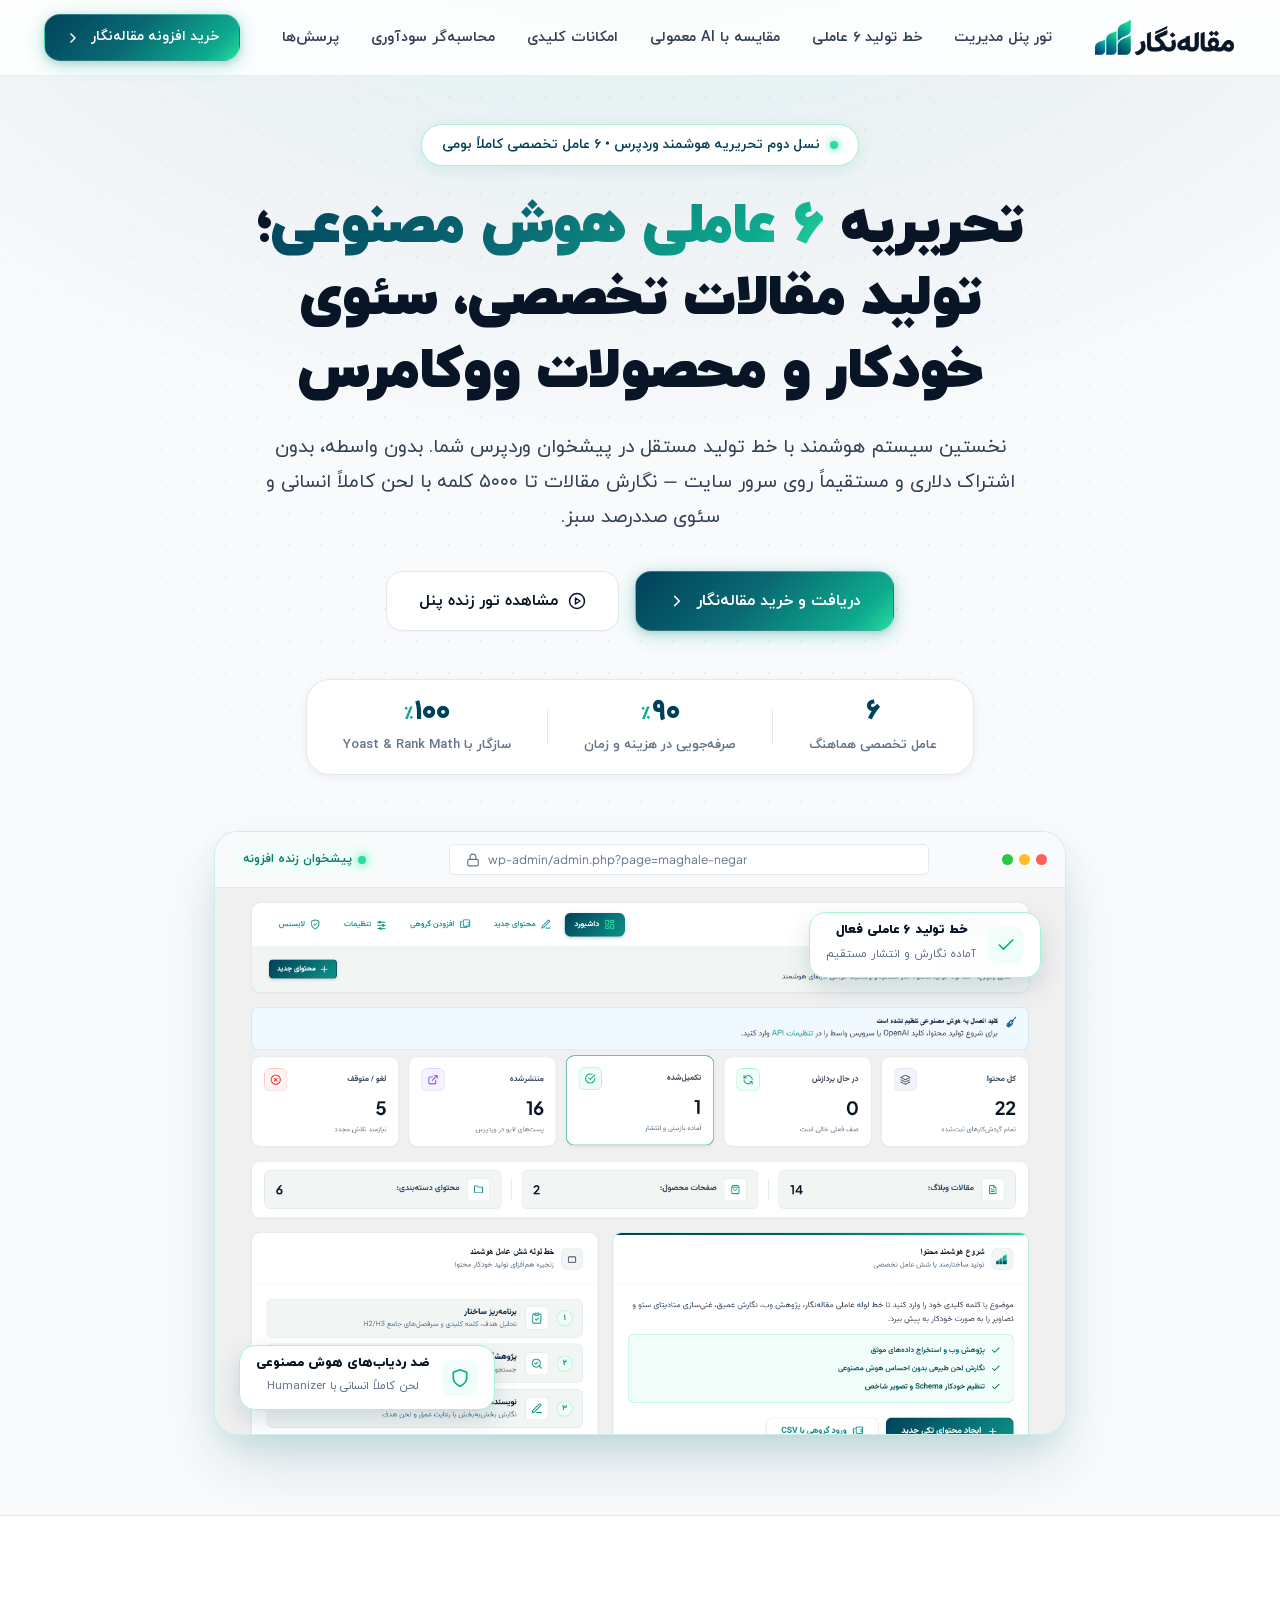
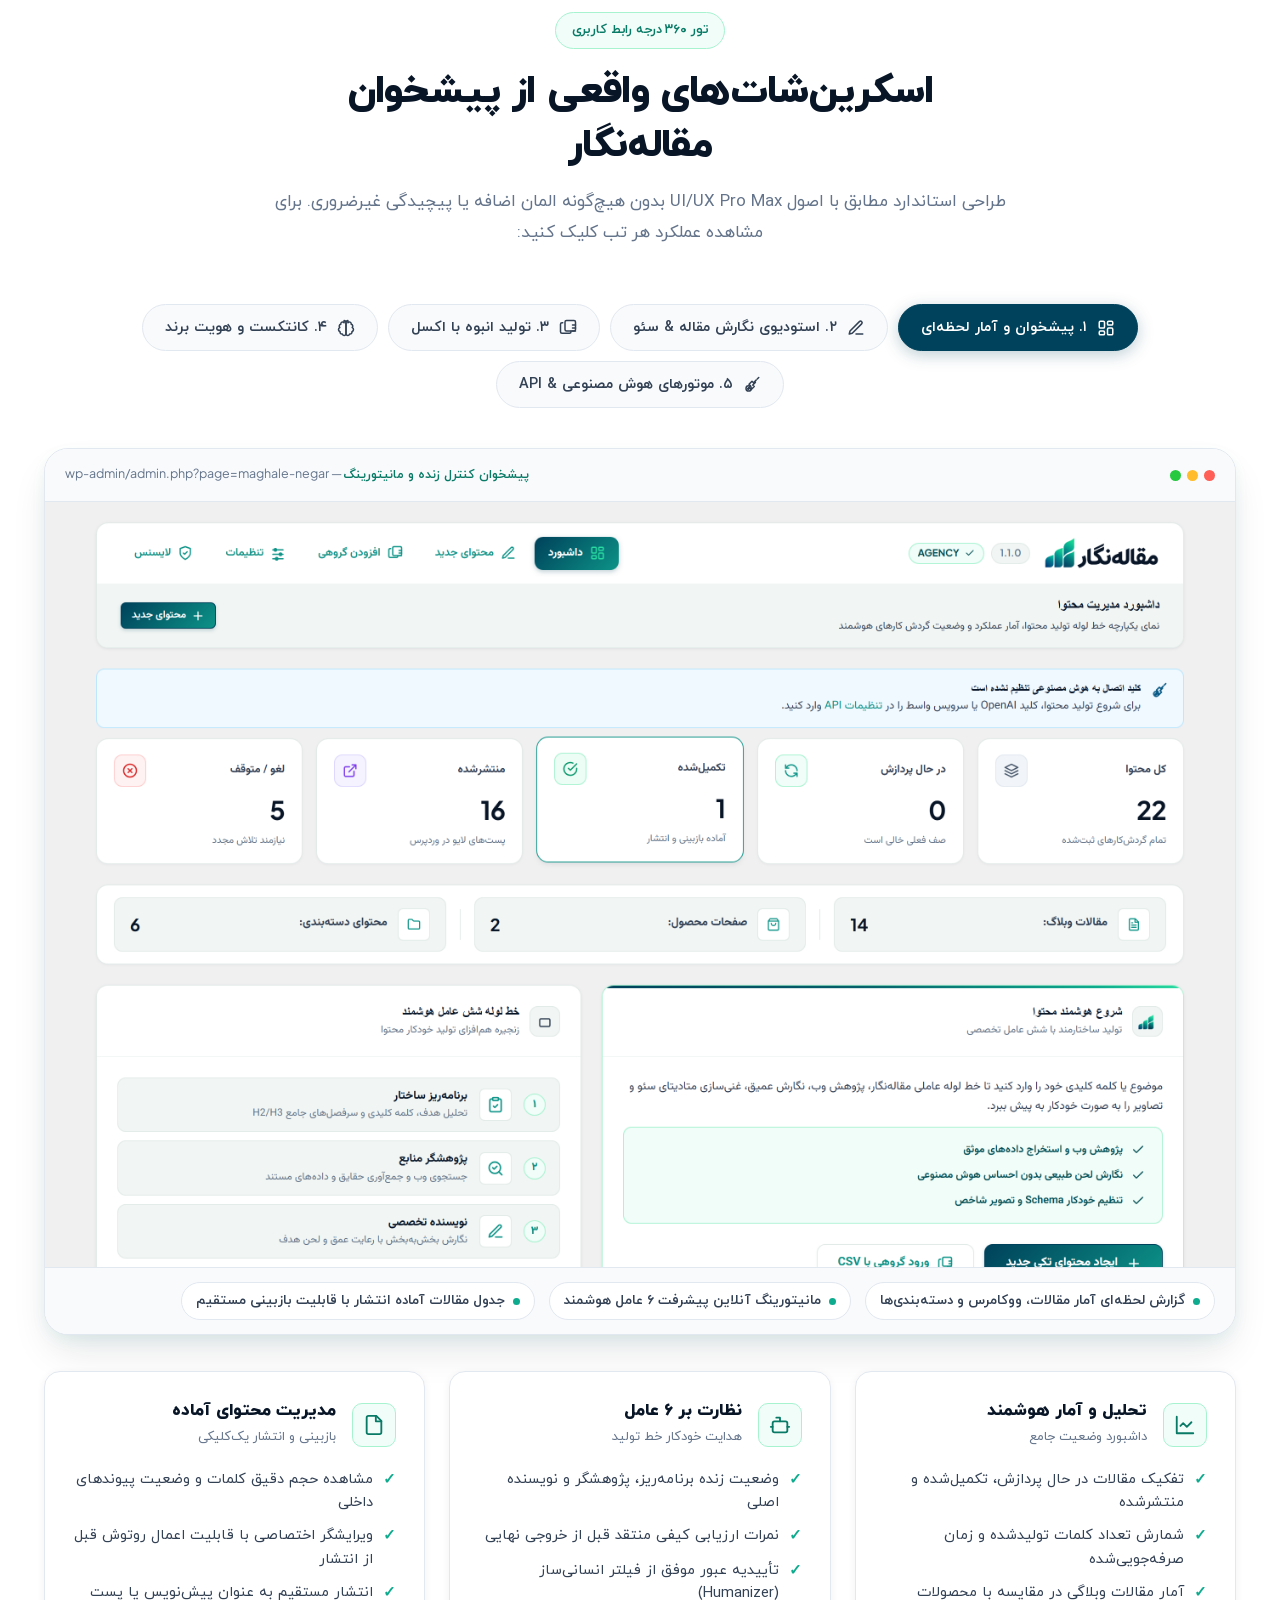
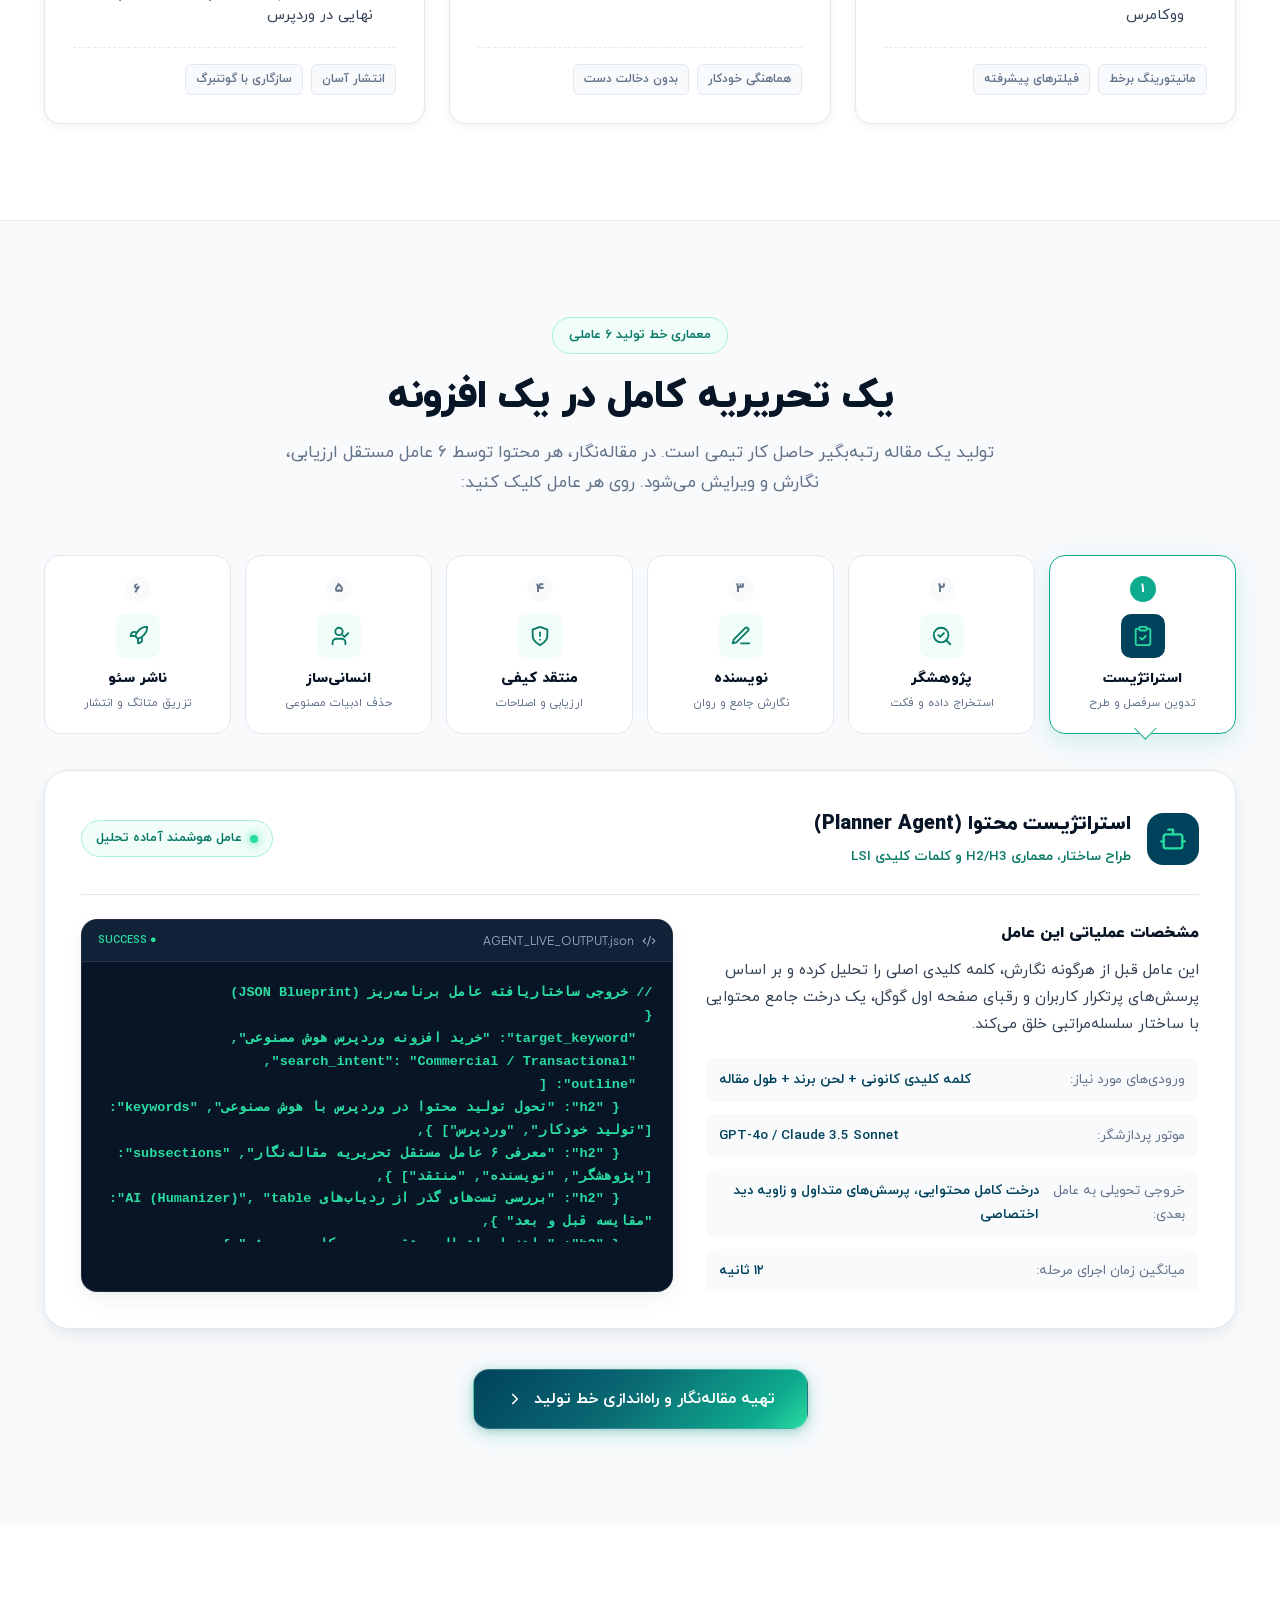
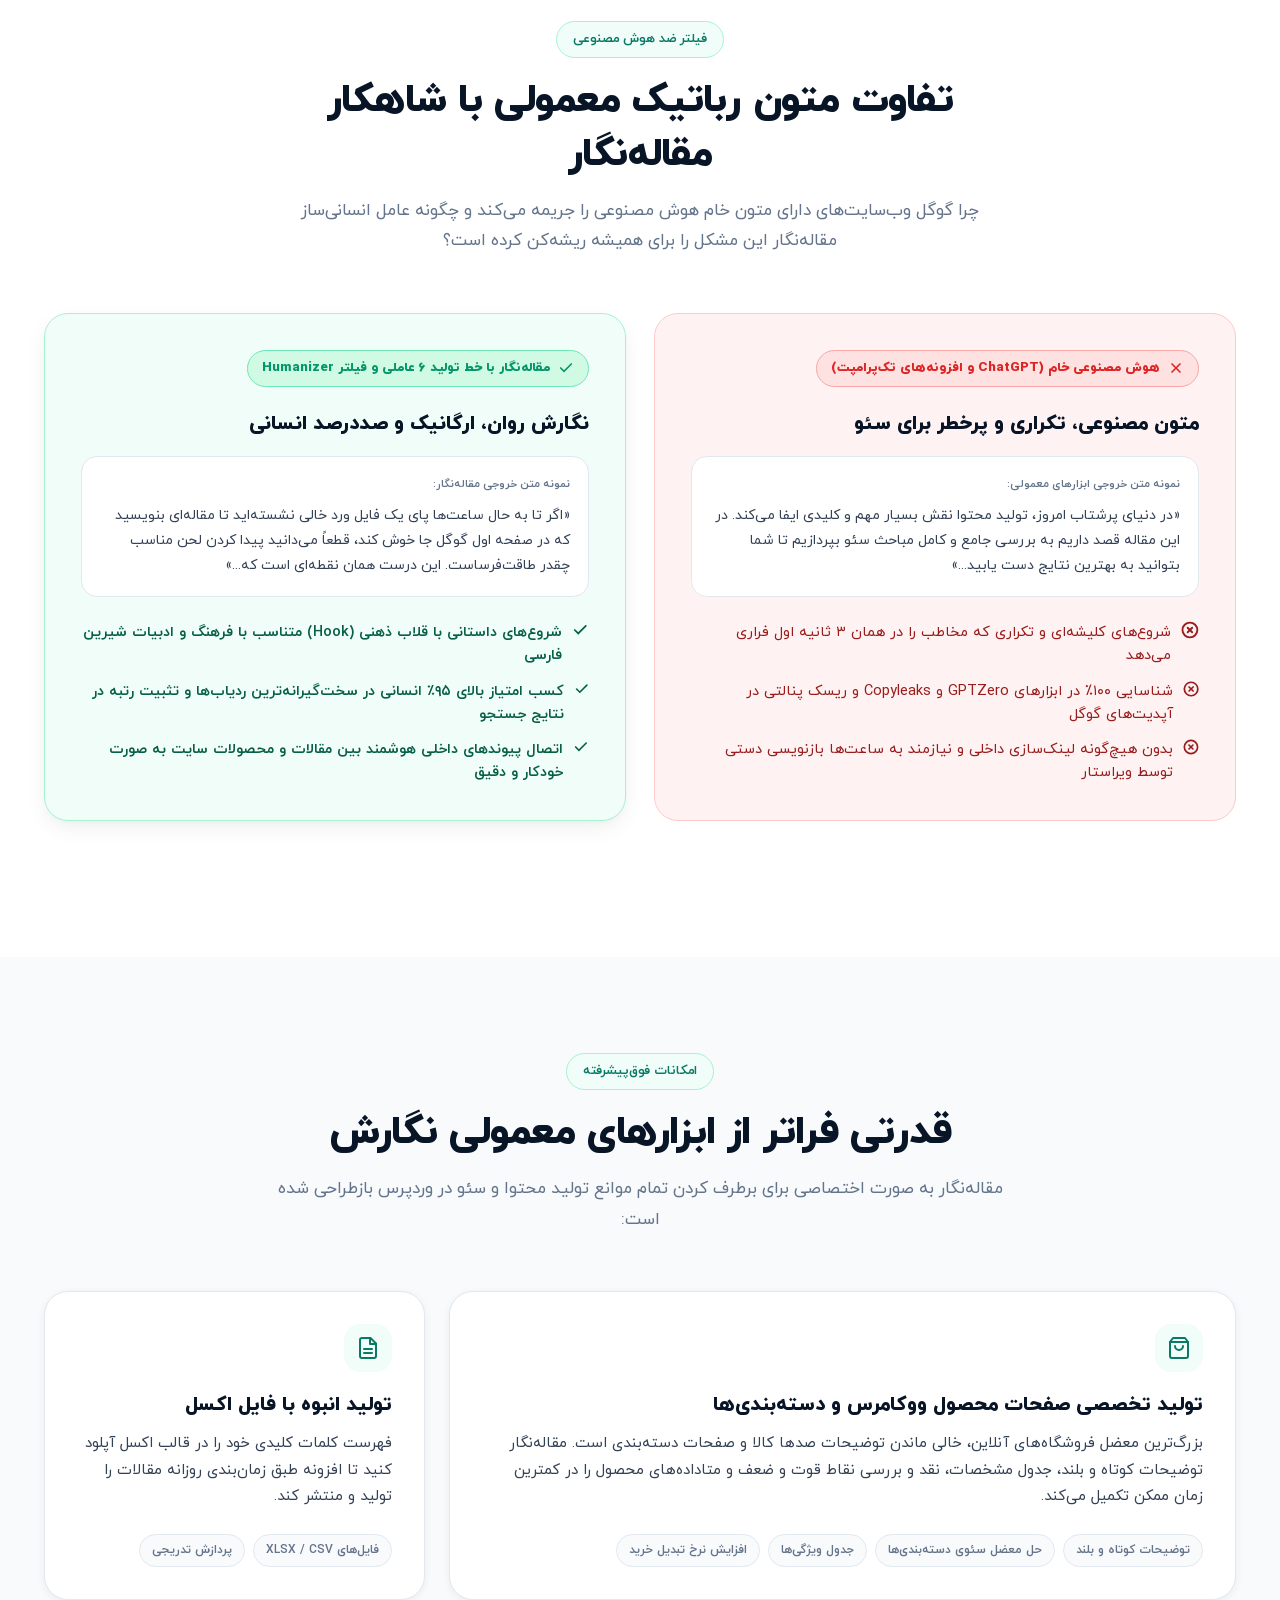
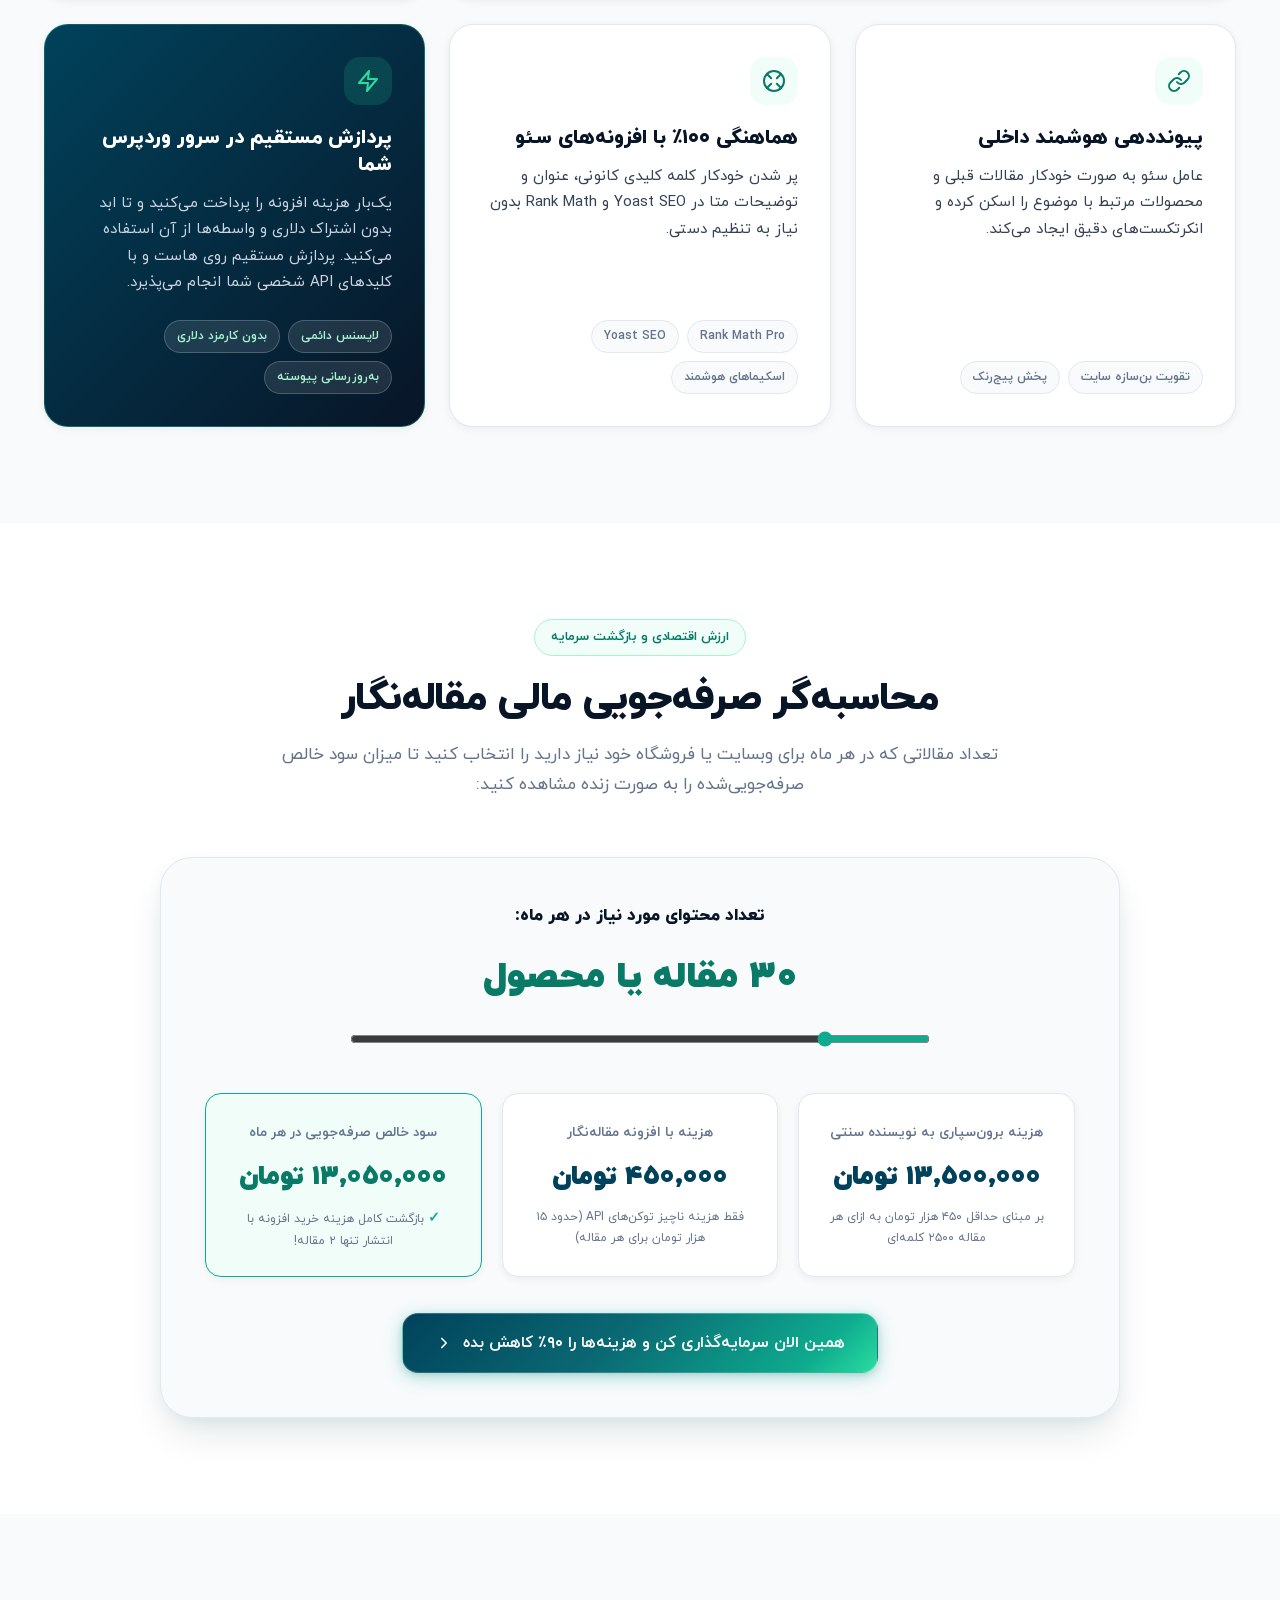
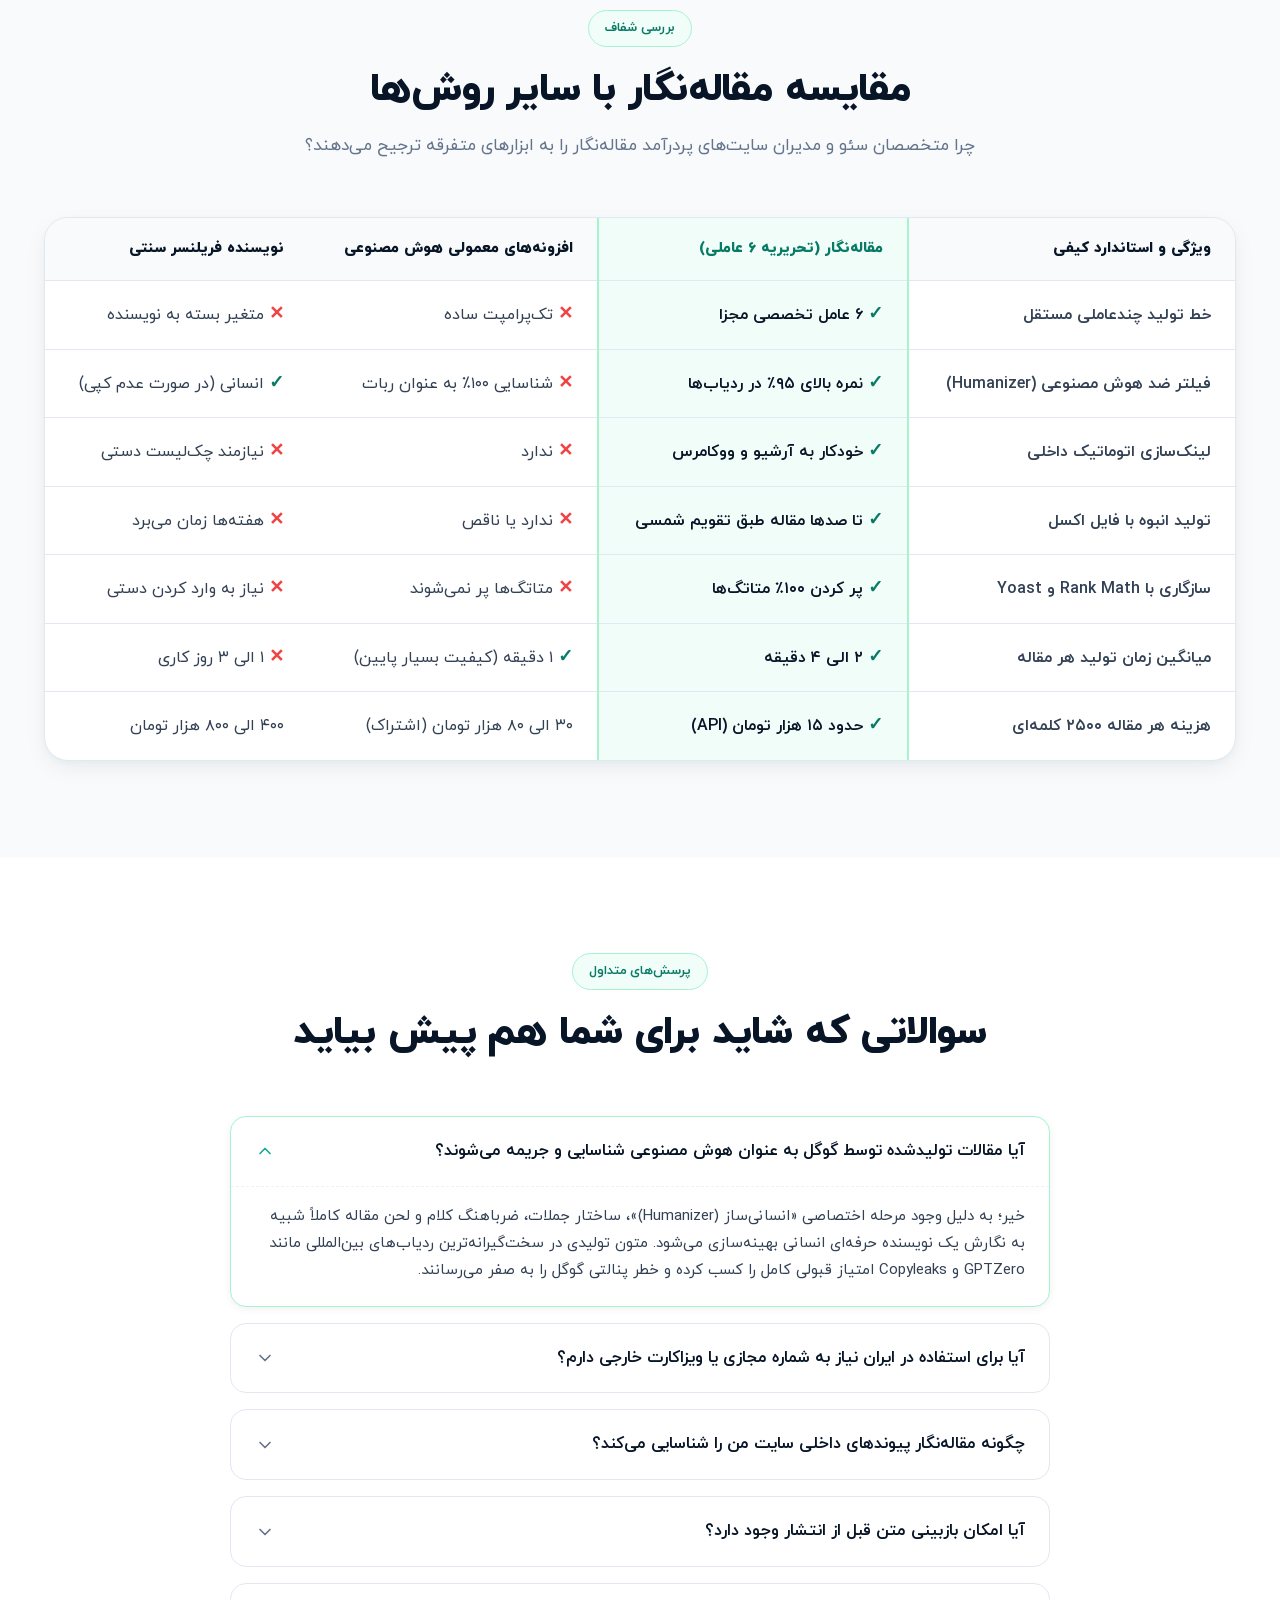
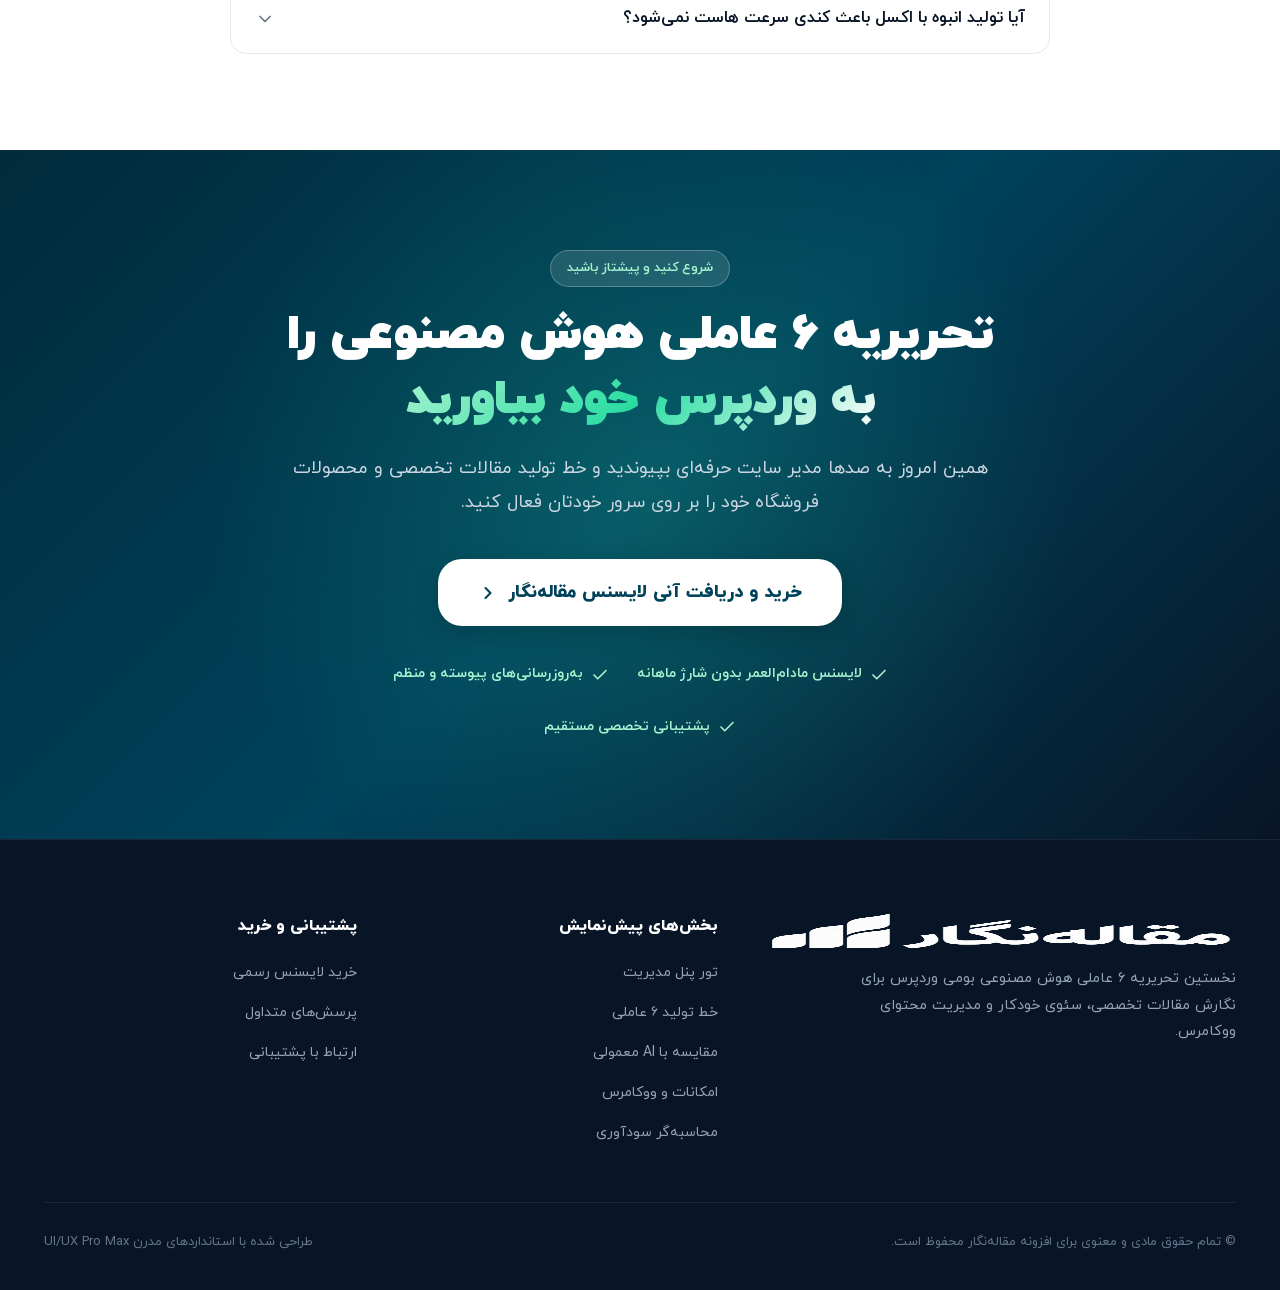
==== commit a2cd5132: "Redesign preview landing page with official brand identity, IRANYekan typography, real plugin screen" ====
--- a/index.html
+++ b/index.html
@@ -3,538 +3,665 @@
 <head>
   <meta charset="UTF-8" />
   <meta name="viewport" content="width=device-width, initial-scale=1.0" />
-  <title>مقاله‌نگار | تحریریه ۶ عاملی هوش مصنوعی و مدیریت بومی محتوا در وردپرس</title>
-  <meta name="description" content="پیش‌نمایش رسمی و معرفی جامع افزونه مقاله‌نگار — سیستم هوشمند ۶ عاملی برای تولید خودکار مقالات تخصصی، محصولات ووکامرس و سئوی کامل در وردپرس." />
-  <meta name="keywords" content="مقاله نگار, افزونه وردپرس, هوش مصنوعی, تولید محتوا, سئو, ووکامرس, راست چین, ژاکت" />
+  <title>مقاله‌نگار | تحریریه ۶ عاملی هوش مصنوعی و تولید خودکار محتوا در وردپرس</title>
+  <meta name="description" content="پیش‌نمایش رسمی و معرفی جامع افزونه مقاله‌نگار — نخستین سیستم هوشمند ۶ عاملی برای تولید خودکار مقالات تخصصی، محصولات ووکامرس، سئوی کامل و لینک‌سازی هوشمند در وردپرس." />
+  <meta name="keywords" content="مقاله نگار, افزونه وردپرس, هوش مصنوعی, تولید محتوا, سئو, ووکامرس, راست چین, ژاکت, Rank Math, Yoast SEO" />
+  <link rel="icon" type="image/png" href="images/logo-mark.png" />
+  
+  <!-- Typography: IRANYekanWeb (Local) + Google Fonts Fallback -->
   <link rel="preconnect" href="https://fonts.googleapis.com" />
   <link rel="preconnect" href="https://fonts.gstatic.com" crossorigin />
-  <link href="https://fonts.googleapis.com/css2?family=Vazirmatn:wght@300;400;500;600;700;800;900&display=swap" rel="stylesheet" />
+  <link href="https://fonts.googleapis.com/css2?family=Plus+Jakarta+Sans:wght@500;600;700;800&family=Vazirmatn:wght@300;400;500;600;700;800;900&display=swap" rel="stylesheet" />
+  
   <link rel="stylesheet" href="style.css" />
 </head>
 <body>
 
-  <!-- ===== NAVBAR ===== -->
+  <!-- ========================================================================
+       1. NAVBAR
+       ======================================================================== -->
   <header class="navbar" id="navbar">
     <div class="container navbar-inner">
-      <a href="#" class="logo" aria-label="مقاله‌نگار">
-        <div class="logo-icon" aria-hidden="true">
-          <svg width="34" height="34" viewBox="0 0 32 32" fill="none" xmlns="http://www.w3.org/2000/svg">
-            <rect width="32" height="32" rx="10" fill="url(#logoGrad)"/>
-            <path d="M8 10h10M8 15h8M8 20h6" stroke="#fff" stroke-width="2" stroke-linecap="round"/>
-            <circle cx="22" cy="20" r="4" fill="#EC4899" opacity="0.9"/>
-            <path d="M20.5 20l1 1 2-2" stroke="#fff" stroke-width="1.5" stroke-linecap="round" stroke-linejoin="round"/>
-            <defs>
-              <linearGradient id="logoGrad" x1="0" y1="0" x2="32" y2="32" gradientUnits="userSpaceOnUse">
-                <stop stop-color="#7C3AED"/>
-                <stop offset="1" stop-color="#6366F1"/>
-              </linearGradient>
-            </defs>
-          </svg>
-        </div>
-        <span class="logo-text">مقاله‌نگار</span>
+      <a href="#" class="logo-brand" aria-label="صفحه اصلی مقاله‌نگار">
+        <img src="images/logo-horizontal.png" alt="مقاله‌نگار" class="brand-logo-img" height="40" />
       </a>
+
       <nav class="nav-links" aria-label="ناوبری اصلی">
-        <a href="#panel-tour">پیش‌نمایش پنل</a>
-        <a href="#problem">چالش و راه‌حل</a>
-        <a href="#how-it-works">خط تولید ۶ عاملی</a>
-        <a href="#features">امکانات کلیدی</a>
-        <a href="#usecases">ووکامرس و وبلاگ</a>
-        <a href="#roi">ارزش اقتصادی</a>
+        <a href="#panel-tour">تور پنل مدیریت</a>
+        <a href="#agents-pipeline">خط تولید ۶ عاملی</a>
+        <a href="#ai-comparison">مقایسه با AI معمولی</a>
+        <a href="#bento-features">امکانات کلیدی</a>
+        <a href="#roi-calculator">محاسبه‌گر سودآوری</a>
         <a href="#faq">پرسش‌ها</a>
       </nav>
-      <a href="purchase.html" class="btn btn-primary nav-cta">خرید افزونه مقاله‌نگار</a>
-      <button class="nav-toggle" aria-label="باز کردن منو" aria-expanded="false" aria-controls="mobile-menu">
-        <svg width="22" height="22" viewBox="0 0 22 22" fill="none" aria-hidden="true">
-          <path d="M3 6h16M3 11h16M3 16h16" stroke="currentColor" stroke-width="2" stroke-linecap="round"/>
-        </svg>
+
+      <a href="purchase.html" class="btn btn-primary nav-cta">
+        <span>خرید افزونه مقاله‌نگار</span>
+        <svg width="16" height="16" viewBox="0 0 24 24" fill="none" stroke="currentColor" stroke-width="2.2" stroke-linecap="round" stroke-linejoin="round" aria-hidden="true"><path d="m9 18 6-6-6-6"/></svg>
+      </a>
+
+      <button class="nav-toggle" aria-label="باز کردن منوی موبایل" aria-expanded="false" aria-controls="mobile-menu">
+        <svg width="24" height="24" viewBox="0 0 24 24" fill="none" stroke="currentColor" stroke-width="2" stroke-linecap="round"><line x1="3" x2="21" y1="6" y2="6"/><line x1="3" x2="21" y1="12" y2="12"/><line x1="3" x2="21" y1="18" y2="18"/></svg>
       </button>
     </div>
+
+    <!-- Mobile Nav Menu -->
     <div class="mobile-menu" id="mobile-menu" hidden>
-      <a href="#panel-tour">پیش‌نمایش پنل</a>
-      <a href="#problem">چالش و راه‌حل</a>
-      <a href="#how-it-works">خط تولید ۶ عاملی</a>
-      <a href="#features">امکانات کلیدی</a>
-      <a href="#usecases">ووکامرس و وبلاگ</a>
-      <a href="#roi">ارزش اقتصادی</a>
+      <a href="#panel-tour">تور پنل مدیریت</a>
+      <a href="#agents-pipeline">خط تولید ۶ عاملی</a>
+      <a href="#ai-comparison">مقایسه با AI معمولی</a>
+      <a href="#bento-features">امکانات کلیدی</a>
+      <a href="#roi-calculator">محاسبه‌گر سودآوری</a>
       <a href="#faq">پرسش‌ها</a>
-      <a href="purchase.html" class="btn btn-primary">خرید افزونه مقاله‌نگار</a>
+      <a href="purchase.html" class="btn btn-primary" style="margin-top: 10px;">خرید افزونه مقاله‌نگار</a>
     </div>
   </header>
 
   <main>
 
-    <!-- ===== HERO SECTION ===== -->
+    <!-- ========================================================================
+         2. HERO SECTION
+         ======================================================================== -->
     <section class="hero" id="hero" aria-labelledby="hero-heading">
-      <div class="hero-bg-orbs" aria-hidden="true">
-        <div class="orb orb-1"></div>
-        <div class="orb orb-2"></div>
-        <div class="orb orb-3"></div>
-      </div>
+      <div class="hero-mesh-grid" aria-hidden="true"></div>
+      
       <div class="container hero-inner">
-        <div class="hero-badge reveal-up">
-          <span class="badge-dot" aria-hidden="true"></span>
-          نسل جدید افزونه‌های هوش مصنوعی وردپرس
-        </div>
-        <h1 class="hero-title reveal-up delay-1" id="hero-heading">
-          تحریریه <span class="text-gradient">۶ عاملی هوش مصنوعی</span><br/>در پیشخوان وردپرس شما
+        <div class="hero-pill">
+          <span class="pill-dot"></span>
+          <span>نسل دوم تحریریه هوشمند وردپرس • ۶ عامل تخصصی کاملاً بومی</span>
+        </div>
+
+        <h1 class="hero-title" id="hero-heading">
+          تحریریه <span class="text-gradient">۶ عاملی هوش مصنوعی</span>؛<br />
+          تولید مقالات تخصصی، سئوی خودکار و محصولات ووکامرس
         </h1>
-        <p class="hero-subtitle reveal-up delay-2">
-          مجموعه‌ای بی‌نظیر از ۶ عامل هوشمند تخصصی جهت نگارش مقاله، توضیحات ووکامرس، صفحات دسته‌بندی، سئوی خودکار و بومی‌سازی لحن برند مستقیماً روی سرور شما.
+
+        <p class="hero-subtitle">
+          نخستین سیستم هوشمند با خط تولید مستقل در پیشخوان وردپرس شما. بدون واسطه، بدون اشتراک دلاری و مستقیماً روی سرور سایت — نگارش مقالات تا ۵۰۰۰ کلمه با لحن کاملاً انسانی و سئوی صددرصد سبز.
         </p>
-        <div class="hero-actions reveal-up delay-3">
+
+        <div class="hero-actions">
+          <a href="purchase.html" class="btn btn-primary btn-lg" id="hero-cta-primary">
+            <span>دریافت و خرید مقاله‌نگار</span>
+            <svg width="18" height="18" viewBox="0 0 24 24" fill="none" stroke="currentColor" stroke-width="2.2" stroke-linecap="round" stroke-linejoin="round" aria-hidden="true"><path d="m9 18 6-6-6-6"/></svg>
+          </a>
           <a href="#panel-tour" class="btn btn-ghost btn-lg" id="hero-cta-secondary">
-            👀 مشاهده پیش‌نمایش پنل
+            <svg width="18" height="18" viewBox="0 0 24 24" fill="none" stroke="currentColor" stroke-width="2" stroke-linecap="round" stroke-linejoin="round"><circle cx="12" cy="12" r="10"/><polygon points="10 8 16 12 10 16 10 8"/></svg>
+            <span>مشاهده تور زنده پنل</span>
           </a>
-          <a href="purchase.html" class="btn btn-primary btn-lg" id="hero-cta-primary">
-            همین الان خرید کن
-            <svg width="18" height="18" viewBox="0 0 18 18" fill="none" aria-hidden="true">
-              <path d="M14.25 9H3.75M8.25 4.5L3.75 9l4.5 4.5" stroke="currentColor" stroke-width="1.8" stroke-linecap="round" stroke-linejoin="round"/>
-            </svg>
-          </a>
-        </div>
-        <div class="hero-stats reveal-up delay-4">
+        </div>
+
+        <!-- Metrics Strip -->
+        <div class="hero-stats">
           <div class="stat-item">
             <div class="stat-value-row">
               <span class="stat-number" data-target="6">۶</span>
             </div>
-            <span class="stat-label">عامل هوش مصنوعی</span>
-          </div>
+            <span class="stat-label">عامل تخصصی هماهنگ</span>
+          </div>
+
           <div class="stat-divider" aria-hidden="true"></div>
+
           <div class="stat-item">
             <div class="stat-value-row">
-              <span class="stat-number" data-target="90">۹۰</span><span class="stat-suffix">٪</span>
-            </div>
-            <span class="stat-label">صرفه‌جویی در زمان</span>
-          </div>
+              <span class="stat-number" data-target="90">۹۰</span>
+              <span class="stat-suffix">٪</span>
+            </div>
+            <span class="stat-label">صرفه‌جویی در هزینه و زمان</span>
+          </div>
+
           <div class="stat-divider" aria-hidden="true"></div>
+
           <div class="stat-item">
             <div class="stat-value-row">
-              <span class="stat-number" data-target="100">۱۰۰</span><span class="stat-suffix">٪</span>
-            </div>
-            <span class="stat-label">سازگاری با وردپرس</span>
-          </div>
-        </div>
-      </div>
-
-      <!-- Hero Visual Card -->
-      <div class="container">
-        <div class="hero-visual reveal-up delay-5" aria-hidden="true">
-          <div class="workflow-card">
-            <div class="workflow-header">
-              <div class="workflow-dots">
-                <span></span><span></span><span></span>
-              </div>
-              <span class="workflow-title">خط تولید زنده مقاله‌نگار</span>
-              <span class="workflow-status live">● فعال</span>
-            </div>
-            <div class="workflow-agents">
-              <div class="agent-step active">
-                <div class="agent-icon planner">🧠</div>
-                <div class="agent-info">
-                  <span class="agent-name">استراتژیست</span>
-                  <div class="agent-progress"><div class="progress-bar" style="width:100%"></div></div>
-                </div>
-                <span class="agent-badge done">✓</span>
-              </div>
-              <div class="agent-step active">
-                <div class="agent-icon researcher">🔍</div>
-                <div class="agent-info">
-                  <span class="agent-name">پژوهشگر</span>
-                  <div class="agent-progress"><div class="progress-bar" style="width:100%"></div></div>
-                </div>
-                <span class="agent-badge done">✓</span>
-              </div>
-              <div class="agent-step running">
-                <div class="agent-icon writer">✍️</div>
-                <div class="agent-info">
-                  <span class="agent-name">نویسنده</span>
-                  <div class="agent-progress"><div class="progress-bar progress-anim" style="width:65%"></div></div>
-                </div>
-                <span class="agent-badge running">...</span>
-              </div>
-              <div class="agent-step pending">
-                <div class="agent-icon critic">🧐</div>
-                <div class="agent-info">
-                  <span class="agent-name">منتقد</span>
-                  <div class="agent-progress"><div class="progress-bar" style="width:0%"></div></div>
-                </div>
-              </div>
-              <div class="agent-step pending">
-                <div class="agent-icon humanizer">🌿</div>
-                <div class="agent-info">
-                  <span class="agent-name">انسانی‌ساز</span>
-                  <div class="agent-progress"><div class="progress-bar" style="width:0%"></div></div>
-                </div>
-              </div>
-              <div class="agent-step pending">
-                <div class="agent-icon seo">🚀</div>
-                <div class="agent-info">
-                  <span class="agent-name">سئو و انتشار</span>
-                  <div class="agent-progress"><div class="progress-bar" style="width:0%"></div></div>
-                </div>
-              </div>
-            </div>
-          </div>
-        </div>
+              <span class="stat-number" data-target="100">۱۰۰</span>
+              <span class="stat-suffix">٪</span>
+            </div>
+            <span class="stat-label">سازگار با Yoast & Rank Math</span>
+          </div>
+        </div>
+
+        <!-- Hero App Showcase Mockup -->
+        <div class="hero-mockup-wrapper">
+          <div class="hero-mockup-frame">
+            <div class="hero-mockup-header">
+              <div class="window-dots" aria-hidden="true">
+                <span class="dot-close"></span>
+                <span class="dot-min"></span>
+                <span class="dot-max"></span>
+              </div>
+              <div class="mockup-address-bar">
+                <svg width="14" height="14" viewBox="0 0 24 24" fill="none" stroke="currentColor" stroke-width="2" stroke-linecap="round" stroke-linejoin="round"><rect width="18" height="11" x="3" y="11" rx="2" ry="2"/><path d="M7 11V7a5 5 0 0 1 10 0v4"/></svg>
+                <span>wp-admin/admin.php?page=maghale-negar</span>
+              </div>
+              <div class="mockup-badge-live">
+                <span class="pill-dot"></span>
+                <span>پیشخوان زنده افزونه</span>
+              </div>
+            </div>
+
+            <div class="hero-mockup-screen">
+              <img src="images/dashboard.png" alt="پیشخوان مدیریت افزونه مقاله‌نگار در وردپرس" width="1400" height="900" />
+              
+              <!-- Floating Glass Highlights -->
+              <div class="mockup-float-badge badge-top-right">
+                <div class="badge-icon-box">
+                  <svg width="20" height="20" viewBox="0 0 24 24" fill="none" stroke="currentColor" stroke-width="2" stroke-linecap="round" stroke-linejoin="round"><polyline points="20 6 9 17 4 12"/></svg>
+                </div>
+                <div class="badge-text-box">
+                  <h5>خط تولید ۶ عاملی فعال</h5>
+                  <span>آماده نگارش و انتشار مستقیم</span>
+                </div>
+              </div>
+
+              <div class="mockup-float-badge badge-bottom-left">
+                <div class="badge-icon-box">
+                  <svg width="20" height="20" viewBox="0 0 24 24" fill="none" stroke="currentColor" stroke-width="2" stroke-linecap="round" stroke-linejoin="round"><path d="M12 22s8-4 8-10V5l-8-3-8 3v7c0 6 8 10 8 10"/></svg>
+                </div>
+                <div class="badge-text-box">
+                  <h5>ضد ردیاب‌های هوش مصنوعی</h5>
+                  <span>لحن کاملاً انسانی با Humanizer</span>
+                </div>
+              </div>
+            </div>
+          </div>
+        </div>
+
       </div>
     </section>
 
-    <!-- ===== SECTION: COMPREHENSIVE PANEL TOUR & DEEP DIVE ===== -->
-    <section class="panel-tour-section" id="panel-tour" aria-labelledby="tour-heading">
+    <!-- ========================================================================
+         3. SECTION: INTERACTIVE 360° PANEL TOUR (REAL SCREENSHOTS)
+         ======================================================================== -->
+    <section class="panel-tour-section section" id="panel-tour" aria-labelledby="tour-heading">
       <div class="container">
         
-        <div class="tour-header-center reveal-up">
-          <div class="section-label">معرفی‌نامه تعاملی پنل</div>
-          <h2 id="tour-heading">پیش‌نمایش زنده و تور کامل پنل افزونه مقاله‌نگار</h2>
+        <div class="section-header">
+          <div class="section-label">تور ۳۶۰ درجه رابط کاربری</div>
+          <h2 id="tour-heading">اسکرین‌شات‌های واقعی از پیشخوان مقاله‌نگار</h2>
           <p>
-            با کلیک روی هر بخش، عملکرد واقعی، امکانات فنی و اسکرین‌شات اختصاصی آن تب از پنل را به صورت تعاملی مشاهده کنید.
+            طراحی استاندارد مطابق با اصول UI/UX Pro Max بدون هیچ‌گونه المان اضافه یا پیچیدگی غیرضروری. برای مشاهده عملکرد هر تب کلیک کنید:
           </p>
         </div>
 
-        <!-- Interactive Tab Switcher Buttons -->
-        <div class="tour-tab-nav reveal-up delay-1">
-          <button class="tour-tab-btn active" data-target="tour-dashboard">
-            <span>📊</span> ۱. پیشخوان و مانیتورینگ
+        <!-- Interactive Tab Switcher -->
+        <div class="tour-tab-nav" role="tablist" aria-label="بخش‌های پنل افزونه">
+          <button class="tour-tab-btn active" data-target="tour-dashboard" role="tab" aria-selected="true">
+            <span class="tab-icon">
+              <svg width="18" height="18" viewBox="0 0 24 24" fill="none" stroke="currentColor" stroke-width="2" stroke-linecap="round" stroke-linejoin="round"><rect width="7" height="9" x="3" y="3" rx="1.5"/><rect width="7" height="5" x="14" y="3" rx="1.5"/><rect width="7" height="9" x="14" y="12" rx="1.5"/><rect width="7" height="5" x="3" y="16" rx="1.5"/></svg>
+            </span>
+            <span>۱. پیشخوان و آمار لحظه‌ای</span>
           </button>
-          <button class="tour-tab-btn" data-target="tour-new-content">
-            <span>📝</span> ۲. نگارش جدید & سئو
+
+          <button class="tour-tab-btn" data-target="tour-new-content" role="tab" aria-selected="false">
+            <span class="tab-icon">
+              <svg width="18" height="18" viewBox="0 0 24 24" fill="none" stroke="currentColor" stroke-width="2" stroke-linecap="round" stroke-linejoin="round"><path d="M12 20h9"/><path d="M16.5 3.5a2.12 2.12 0 0 1 3 3L7 19l-4 1 1-4Z"/></svg>
+            </span>
+            <span>۲. استودیوی نگارش مقاله & سئو</span>
           </button>
-          <button class="tour-tab-btn" data-target="tour-bulk">
-            <span>📦</span> ۳. تولید انبوه (اکسل)
+
+          <button class="tour-tab-btn" data-target="tour-bulk" role="tab" aria-selected="false">
+            <span class="tab-icon">
+              <svg width="18" height="18" viewBox="0 0 24 24" fill="none" stroke="currentColor" stroke-width="2" stroke-linecap="round" stroke-linejoin="round"><path d="M16 16v1a2 2 0 0 1-2 2H4a2 2 0 0 1-2-2V7a2 2 0 0 1 2-2h1"/><path d="M18 12h4"/><path d="M18 8h4"/><path d="M18 16h4"/><rect width="14" height="14" x="8" y="2" rx="2"/></svg>
+            </span>
+            <span>۳. تولید انبوه با اکسل</span>
           </button>
-          <button class="tour-tab-btn" data-target="tour-brand">
-            <span>🧠</span> ۴. هویت برند & بازاریابی
+
+          <button class="tour-tab-btn" data-target="tour-brand" role="tab" aria-selected="false">
+            <span class="tab-icon">
+              <svg width="18" height="18" viewBox="0 0 24 24" fill="none" stroke="currentColor" stroke-width="2" stroke-linecap="round" stroke-linejoin="round"><path d="M9.5 2A2.5 2.5 0 0 1 12 4.5v15a2.5 2.5 0 0 1-4.96.44 2.5 2.5 0 0 1-2.96-3.08 3 3 0 0 1-.34-5.58 2.5 2.5 0 0 1 1.32-4.24 2.5 2.5 0 0 1 4.44-2.04Z"/><path d="M14.5 2A2.5 2.5 0 0 0 12 4.5v15a2.5 2.5 0 0 0 4.96.44 2.5 2.5 0 0 0 2.96-3.08 3 3 0 0 0 .34-5.58 2.5 2.5 0 0 0-1.32-4.24 2.5 2.5 0 0 0-4.44-2.04Z"/></svg>
+            </span>
+            <span>۴. کانتکست و هویت برند</span>
           </button>
+
+          <button class="tour-tab-btn" data-target="tour-api" role="tab" aria-selected="false">
+            <span class="tab-icon">
+              <svg width="18" height="18" viewBox="0 0 24 24" fill="none" stroke="currentColor" stroke-width="2" stroke-linecap="round" stroke-linejoin="round"><path d="m21 2-2 2m-1.5 1.5L14 9l-2-2-4 4 2 2-4 4 1 1 2-2 2 2 4-4-2-2 3.5-3.5"/><circle cx="7.5" cy="16.5" r="3.5"/></svg>
+            </span>
+            <span>۵. موتورهای هوش مصنوعی & API</span>
+          </button>
         </div>
 
         <!-- TAB 1: DASHBOARD -->
-        <div class="tour-panel-block active-panel" id="tour-dashboard">
+        <div class="tour-panel-block active-panel" id="tour-dashboard" role="tabpanel">
           <div class="tour-window-frame">
             <div class="tour-window-header">
-              <div class="tour-window-dots">
-                <span class="tour-window-dot dot-red"></span>
-                <span class="tour-window-dot dot-yellow"></span>
-                <span class="tour-window-dot dot-green"></span>
+              <div class="window-dots">
+                <span class="dot-close"></span>
+                <span class="dot-min"></span>
+                <span class="dot-max"></span>
               </div>
               <div class="tour-window-title">
-                wp-admin/admin.php?page=maghalenegar-dashboard — <span>پیشخوان کنترل زنده</span>
+                wp-admin/admin.php?page=maghale-negar — <span>پیشخوان کنترل زنده و مانیتورینگ</span>
               </div>
             </div>
             <div class="tour-window-img-box">
-              <img src="images/dashboard.png" alt="پیشخوان اصلی افزونه مقاله‌نگار" />
+              <img src="images/dashboard.png" alt="پیشخوان اصلی افزونه مقاله‌نگار در وردپرس" loading="lazy" />
             </div>
             <div class="tour-callouts-bar">
-              <span class="tour-callout-pill"><span class="dot"></span> تحلیل زنده آمار مقالات، ووکامرس و دسته‌بندی‌ها</span>
-              <span class="tour-callout-pill"><span class="dot"></span> هدایت آنلاین ۶ عامل هوشمند</span>
-              <span class="tour-callout-pill"><span class="dot"></span> لیست مطالب آماده انتشار</span>
+              <span class="tour-callout-pill"><span class="dot"></span> گزارش لحظه‌ای آمار مقالات، ووکامرس و دسته‌بندی‌ها</span>
+              <span class="tour-callout-pill"><span class="dot"></span> مانیتورینگ آنلاین پیشرفت ۶ عامل هوشمند</span>
+              <span class="tour-callout-pill"><span class="dot"></span> جدول مقالات آماده انتشار با قابلیت بازبینی مستقیم</span>
             </div>
           </div>
 
           <div class="pro-explain-grid">
             <div class="pro-explain-card">
               <div class="pro-card-header">
-                <div class="pro-card-icon">📊</div>
+                <div class="pro-card-icon">
+                  <svg width="22" height="22" viewBox="0 0 24 24" fill="none" stroke="currentColor" stroke-width="2" stroke-linecap="round" stroke-linejoin="round"><path d="M3 3v18h18"/><path d="m19 9-5 5-4-4-3 3"/></svg>
+                </div>
                 <div class="pro-card-title">
                   <h4>تحلیل و آمار هوشمند</h4>
-                  <span>گزارش‌گیری لحظه‌ای</span>
-                </div>
-              </div>
-              <ul class="pro-bullet-list">
-                <li class="pro-bullet-item"><span class="check">✓</span> نمایش آمار کل محتواها، مقالات و محصولات</li>
-                <li class="pro-bullet-item"><span class="check">✓</span> تفکیک مقالات در حال پردازش، تکمیل‌شده و لغو شده</li>
-                <li class="pro-bullet-item"><span class="check">✓</span> سنجش تعداد دسته‌بندی‌های ساخته‌شده</li>
-              </ul>
-              <div class="pro-chips-row">
-                <span class="pro-chip">گزارش لحظه‌ای</span>
-                <span class="pro-chip">نمودار پیشرفت</span>
-              </div>
-            </div>
-
-            <div class="pro-explain-card">
-              <div class="pro-card-header">
-                <div class="pro-card-icon">🤖</div>
-                <div class="pro-card-title">
-                  <h4>مانیتورینگ ۶ عامل</h4>
-                  <span>هدایت خط تولید</span>
-                </div>
-              </div>
-              <ul class="pro-bullet-list">
-                <li class="pro-bullet-item"><span class="check">✓</span> مشاهده وضعیت زنده برنامه‌ریز و پژوهشگر</li>
-                <li class="pro-bullet-item"><span class="check">✓</span> نظارت بر قلم نویسنده، منتقد و انسانی‌ساز</li>
-                <li class="pro-bullet-item"><span class="check">✓</span> کنترل خودکار ناشر سئو قبل از انتشار</li>
-              </ul>
-              <div class="pro-chips-row">
-                <span class="pro-chip">۶ عامل هوشمند</span>
-                <span class="pro-chip">تولید همزمان</span>
-              </div>
-            </div>
-
-            <div class="pro-explain-card">
-              <div class="pro-card-header">
-                <div class="pro-card-icon">📋</div>
-                <div class="pro-card-title">
-                  <h4>مدیریت مطالب آماده</h4>
-                  <span>بازبینی و انتشار</span>
-                </div>
-              </div>
-              <ul class="pro-bullet-list">
-                <li class="pro-bullet-item"><span class="check">✓</span> نمایش دقیق حجم متن (تعداد کلمات) و تاریخ نگارش</li>
-                <li class="pro-bullet-item"><span class="check">✓</span> امکان بازبینی متن قبل از قرارگیری روی وبسایت</li>
-                <li class="pro-bullet-item"><span class="check">✓</span> انتشار یک‌کلیکی مستقیم در پیشخوان وردپرس</li>
-              </ul>
-              <div class="pro-chips-row">
-                <span class="pro-chip">بازبینی سریع</span>
-                <span class="pro-chip">انتشار خودکار</span>
+                  <span>داشبورد وضعیت جامع</span>
+                </div>
+              </div>
+              <ul class="pro-bullet-list">
+                <li class="pro-bullet-item"><span class="check">✓</span> تفکیک مقالات در حال پردازش، تکمیل‌شده و منتشرشده</li>
+                <li class="pro-bullet-item"><span class="check">✓</span> شمارش تعداد کلمات تولیدشده و زمان صرفه‌جویی‌شده</li>
+                <li class="pro-bullet-item"><span class="check">✓</span> آمار مقالات وبلاگی در مقایسه با محصولات ووکامرس</li>
+              </ul>
+              <div class="pro-chips-row">
+                <span class="pro-chip">مانیتورینگ برخط</span>
+                <span class="pro-chip">فیلترهای پیشرفته</span>
+              </div>
+            </div>
+
+            <div class="pro-explain-card">
+              <div class="pro-card-header">
+                <div class="pro-card-icon">
+                  <svg width="22" height="22" viewBox="0 0 24 24" fill="none" stroke="currentColor" stroke-width="2" stroke-linecap="round" stroke-linejoin="round"><path d="M12 8V4H8"/><rect width="16" height="12" x="4" y="8" rx="2"/><path d="M2 14h2"/><path d="M20 14h2"/></svg>
+                </div>
+                <div class="pro-card-title">
+                  <h4>نظارت بر ۶ عامل</h4>
+                  <span>هدایت خودکار خط تولید</span>
+                </div>
+              </div>
+              <ul class="pro-bullet-list">
+                <li class="pro-bullet-item"><span class="check">✓</span> وضعیت زنده برنامه‌ریز، پژوهشگر و نویسنده اصلی</li>
+                <li class="pro-bullet-item"><span class="check">✓</span> نمرات ارزیابی کیفی منتقد قبل از خروجی نهایی</li>
+                <li class="pro-bullet-item"><span class="check">✓</span> تأییدیه عبور موفق از فیلتر انسانی‌ساز (Humanizer)</li>
+              </ul>
+              <div class="pro-chips-row">
+                <span class="pro-chip">هماهنگی خودکار</span>
+                <span class="pro-chip">بدون دخالت دست</span>
+              </div>
+            </div>
+
+            <div class="pro-explain-card">
+              <div class="pro-card-header">
+                <div class="pro-card-icon">
+                  <svg width="22" height="22" viewBox="0 0 24 24" fill="none" stroke="currentColor" stroke-width="2" stroke-linecap="round" stroke-linejoin="round"><path d="M14.5 2H6a2 2 0 0 0-2 2v16a2 2 0 0 0 2 2h12a2 2 0 0 0 2-2V7.5L14.5 2z"/><polyline points="14 2 14 8 20 8"/></svg>
+                </div>
+                <div class="pro-card-title">
+                  <h4>مدیریت محتوای آماده</h4>
+                  <span>بازبینی و انتشار یک‌کلیکی</span>
+                </div>
+              </div>
+              <ul class="pro-bullet-list">
+                <li class="pro-bullet-item"><span class="check">✓</span> مشاهده حجم دقیق کلمات و وضعیت پیوندهای داخلی</li>
+                <li class="pro-bullet-item"><span class="check">✓</span> ویرایشگر اختصاصی با قابلیت اعمال روتوش قبل از انتشار</li>
+                <li class="pro-bullet-item"><span class="check">✓</span> انتشار مستقیم به عنوان پیش‌نویس یا پست نهایی در وردپرس</li>
+              </ul>
+              <div class="pro-chips-row">
+                <span class="pro-chip">انتشار آسان</span>
+                <span class="pro-chip">سازگاری با گوتنبرگ</span>
               </div>
             </div>
           </div>
         </div>
 
         <!-- TAB 2: NEW CONTENT -->
-        <div class="tour-panel-block" id="tour-new-content">
+        <div class="tour-panel-block" id="tour-new-content" role="tabpanel">
           <div class="tour-window-frame">
             <div class="tour-window-header">
-              <div class="tour-window-dots">
-                <span class="tour-window-dot dot-red"></span>
-                <span class="tour-window-dot dot-yellow"></span>
-                <span class="tour-window-dot dot-green"></span>
+              <div class="window-dots">
+                <span class="dot-close"></span>
+                <span class="dot-min"></span>
+                <span class="dot-max"></span>
               </div>
               <div class="tour-window-title">
-                wp-admin/admin.php?page=maghalenegar-new-content — <span>ساخت محتوا و سئو</span>
+                wp-admin/admin.php?page=maghale-negar-new — <span>استودیوی تولید و اتصال سئو</span>
               </div>
             </div>
             <div class="tour-window-img-box">
-              <img src="images/new-content.png" alt="ساخت محتوای جدید در مقاله‌نگار" />
+              <img src="images/new-content.png" alt="صفحه ساخت محتوای جدید در افزونه مقاله‌نگار" loading="lazy" />
             </div>
             <div class="tour-callouts-bar">
-              <span class="tour-callout-pill"><span class="dot"></span> لینک‌دهی اتوماتیک داخلی به مقالات و محصولات</span>
-              <span class="tour-callout-pill"><span class="dot"></span> تنظیم لحن، زبان و طول مقاله (تا ۵۰۰۰ کلمه)</span>
-              <span class="tour-callout-pill"><span class="dot"></span> مولد تصویر AI با سبک‌های رئالیستی</span>
+              <span class="tour-callout-pill"><span class="dot"></span> لینک‌دهی اتوماتیک داخلی به مقالات و محصولات مرتبط</span>
+              <span class="tour-callout-pill"><span class="dot"></span> تنظیم طول مقاله تا ۵۰۰۰ کلمه و انتخاب ۴ لحن برند</span>
+              <span class="tour-callout-pill"><span class="dot"></span> مولد تصویر AI با پرامپت‌های ادیتوریال و عکاسی</span>
             </div>
           </div>
 
           <div class="pro-explain-grid">
             <div class="pro-explain-card">
               <div class="pro-card-header">
-                <div class="pro-card-icon">🔗</div>
-                <div class="pro-card-title">
-                  <h4>سئو و لینک‌دهی داخلی</h4>
-                  <span>تقویت بن‌سازه سایت</span>
-                </div>
-              </div>
-              <ul class="pro-bullet-list">
-                <li class="pro-bullet-item"><span class="check">✓</span> تعیین کلمه کلیدی اصلی (Focus Keyword) و ثانویه</li>
-                <li class="pro-bullet-item"><span class="check">✓</span> اتصال خودکار متن جدید به مقالات و محصولات مرتبط</li>
-                <li class="pro-bullet-item"><span class="check">✓</span> پر شدن اتوماتیک فیلدهای Yoast SEO و Rank Math</li>
-              </ul>
-              <div class="pro-chips-row">
-                <span class="pro-chip">Yoast SEO</span>
-                <span class="pro-chip">Rank Math</span>
-                <span class="pro-chip">لینک داخلی</span>
-              </div>
-            </div>
-
-            <div class="pro-explain-card">
-              <div class="pro-card-header">
-                <div class="pro-card-icon">🎭</div>
-                <div class="pro-card-title">
-                  <h4>تنظیمات نگارش و لحن</h4>
-                  <span>شخصی‌سازی کامل</span>
-                </div>
-              </div>
-              <ul class="pro-bullet-list">
-                <li class="pro-bullet-item"><span class="check">✓</span> انتخاب زبان فارسی و لحن‌های ۴ گانه برند</li>
-                <li class="pro-bullet-item"><span class="check">✓</span> تعیین طول محتوا (کوتاه، متوسط، بلند تا ۵۰۰۰ کلمه)</li>
-                <li class="pro-bullet-item"><span class="check">✓</span> معرفی مقاله مرجع برای الهام از ساختار محتوایی</li>
-              </ul>
-              <div class="pro-chips-row">
-                <span class="pro-chip">لحن اختصاصی</span>
-                <span class="pro-chip">تا ۵۰۰۰ کلمه</span>
-              </div>
-            </div>
-
-            <div class="pro-explain-card">
-              <div class="pro-card-header">
-                <div class="pro-card-icon">🖼️</div>
-                <div class="pro-card-title">
-                  <h4>مولد اختصاصی تصویر AI</h4>
-                  <span>تصویرسازی بدون طراح</span>
-                </div>
-              </div>
-              <ul class="pro-bullet-list">
-                <li class="pro-bullet-item"><span class="check">✓</span> ساخت خودکار تصویر شاخص و تصاویر درون‌متنی</li>
-                <li class="pro-bullet-item"><span class="check">✓</span> انتخاب سبک‌های رئالیستی، ادیتوریال و ۳بعدی</li>
-                <li class="pro-bullet-item"><span class="check">✓</span> تولید پرومپت‌های انگلیسی هوشمند بر اساس موضوع</li>
-              </ul>
-              <div class="pro-chips-row">
-                <span class="pro-chip">تصویر AI</span>
-                <span class="pro-chip">سبک رئالیستی</span>
+                <div class="pro-card-icon">
+                  <svg width="22" height="22" viewBox="0 0 24 24" fill="none" stroke="currentColor" stroke-width="2" stroke-linecap="round" stroke-linejoin="round"><path d="M10 13a5 5 0 0 0 7.54.54l3-3a5 5 0 0 0-7.07-7.07l-1.72 1.71"/><path d="M14 11a5 5 0 0 0-7.54-.54l-3 3a5 5 0 0 0 7.07 7.07l1.71-1.71"/></svg>
+                </div>
+                <div class="pro-card-title">
+                  <h4>لینک‌سازی هوشمند داخلی</h4>
+                  <span>انقلاب در سئوی ساختاری</span>
+                </div>
+              </div>
+              <ul class="pro-bullet-list">
+                <li class="pro-bullet-item"><span class="check">✓</span> تشخیص خودکار انکرتکست‌های مرتبط در متن جدید</li>
+                <li class="pro-bullet-item"><span class="check">✓</span> پیونددهی طبیعی به مقالات آرشیو و صفحات محصول</li>
+                <li class="pro-bullet-item"><span class="check">✓</span> کاهش محسوس بانس‌ریت و جهش ایندکس در گوگل</li>
+              </ul>
+              <div class="pro-chips-row">
+                <span class="pro-chip">اتصال دوطرفه</span>
+                <span class="pro-chip">بدون خطای سئو</span>
+              </div>
+            </div>
+
+            <div class="pro-explain-card">
+              <div class="pro-card-header">
+                <div class="pro-card-icon">
+                  <svg width="22" height="22" viewBox="0 0 24 24" fill="none" stroke="currentColor" stroke-width="2" stroke-linecap="round" stroke-linejoin="round"><polygon points="12 2 2 7 12 12 22 7 12 2"/><polyline points="2 17 12 22 22 17"/><polyline points="2 12 12 17 22 12"/></svg>
+                </div>
+                <div class="pro-card-title">
+                  <h4>تنظیمات نگارش و مقیاس</h4>
+                  <span>از مقاله کوتاه تا مقالات مرجع</span>
+                </div>
+              </div>
+              <ul class="pro-bullet-list">
+                <li class="pro-bullet-item"><span class="check">✓</span> نگارش محتوای جامع ۱۵۰۰ تا ۵۰۰۰ کلمه با ساختار H2/H3</li>
+                <li class="pro-bullet-item"><span class="check">✓</span> پشتیبانی از ۳ نوع محتوا: وبلاگ، ووکامرس و دسته‌بندی</li>
+                <li class="pro-bullet-item"><span class="check">✓</span> معرفی مقاله مرجع (Reference URL) برای الگوسازی سرفصل‌ها</li>
+              </ul>
+              <div class="pro-chips-row">
+                <span class="pro-chip">پیلار کانتنت</span>
+                <span class="pro-chip">ووکامرس پرو</span>
+              </div>
+            </div>
+
+            <div class="pro-explain-card">
+              <div class="pro-card-header">
+                <div class="pro-card-icon">
+                  <svg width="22" height="22" viewBox="0 0 24 24" fill="none" stroke="currentColor" stroke-width="2" stroke-linecap="round" stroke-linejoin="round"><rect width="18" height="18" x="3" y="3" rx="2" ry="2"/><circle cx="9" cy="9" r="2"/><path d="m21 15-3.086-3.086a2 2 0 0 0-2.828 0L6 21"/></svg>
+                </div>
+                <div class="pro-card-title">
+                  <h4>تصویرسازی اختصاصی AI</h4>
+                  <span>تولید تصاویر شاخص هماهنگ</span>
+                </div>
+              </div>
+              <ul class="pro-bullet-list">
+                <li class="pro-bullet-item"><span class="check">✓</span> تولید پرامپت انگلیسی دقیق بر اساس محتوای هر مقاله</li>
+                <li class="pro-bullet-item"><span class="check">✓</span> انتخاب سبک‌های عکاسی رئالیستی، ادیتوریال و مینیمال</li>
+                <li class="pro-bullet-item"><span class="check">✓</span> تنظیم خودکار نام فایل، متن جایگزین (Alt Text) و متادیتا</li>
+              </ul>
+              <div class="pro-chips-row">
+                <span class="pro-chip">DALL-E 3</span>
+                <span class="pro-chip">سئوی تصاویر</span>
               </div>
             </div>
           </div>
         </div>
 
         <!-- TAB 3: BULK CONTENT -->
-        <div class="tour-panel-block" id="tour-bulk">
+        <div class="tour-panel-block" id="tour-bulk" role="tabpanel">
           <div class="tour-window-frame">
             <div class="tour-window-header">
-              <div class="tour-window-dots">
-                <span class="tour-window-dot dot-red"></span>
-                <span class="tour-window-dot dot-yellow"></span>
-                <span class="tour-window-dot dot-green"></span>
+              <div class="window-dots">
+                <span class="dot-close"></span>
+                <span class="dot-min"></span>
+                <span class="dot-max"></span>
               </div>
               <div class="tour-window-title">
-                wp-admin/admin.php?page=maghalenegar-bulk — <span>تولید انبوه و اکسل</span>
+                wp-admin/admin.php?page=maghale-negar-bulk — <span>تولید انبوه با فایل اکسل و جدول هوشمند</span>
               </div>
             </div>
             <div class="tour-window-img-box">
-              <img src="images/bulk-content.png" alt="تولید انبوه محتوا در مقاله‌نگار" />
+              <img src="images/bulk-content.png" alt="تولید انبوه محتوا با فایل اکسل در افزونه مقاله‌نگار" loading="lazy" />
             </div>
             <div class="tour-callouts-bar">
-              <span class="tour-callout-pill"><span class="dot"></span> ورود دستی ردیف‌ها با تنظیمات مجزا</span>
-              <span class="tour-callout-pill"><span class="dot"></span> آپلود فایل اکسل XLSX و CSV</span>
-              <span class="tour-callout-pill"><span class="dot"></span> صف انتشار زمان‌بندی‌شده و خودکار</span>
+              <span class="tour-callout-pill"><span class="dot"></span> آپلود فایل اکسل XLSX یا CSV با صدها عنوان در چند ثانیه</span>
+              <span class="tour-callout-pill"><span class="dot"></span> زمان‌بندی طبیعی و زمان‌بندی تاریخ شمسی برای انتشار</span>
+              <span class="tour-callout-pill"><span class="dot"></span> صف پردازش هوشمند در پس‌زمینه بدون افت سرعت هاست</span>
             </div>
           </div>
 
           <div class="pro-explain-grid">
             <div class="pro-explain-card">
               <div class="pro-card-header">
-                <div class="pro-card-icon">✍️</div>
-                <div class="pro-card-title">
-                  <h4>ورود دستی ردیف‌ها</h4>
-                  <span>مدیریت ردیفی کلمات</span>
-                </div>
-              </div>
-              <ul class="pro-bullet-list">
-                <li class="pro-bullet-item"><span class="check">✓</span> اضافه کردن ردیف‌های کلمات کلیدی با یک کلیک</li>
-                <li class="pro-bullet-item"><span class="check">✓</span> تنظیم لحن، طول متن و حالت تصویر برای هر ردیف</li>
-                <li class="pro-bullet-item"><span class="check">✓</span> تعیین تاریخ انتشار شمسی دلخواه برای هر ردیف</li>
-              </ul>
-              <div class="pro-chips-row">
+                <div class="pro-card-icon">
+                  <svg width="22" height="22" viewBox="0 0 24 24" fill="none" stroke="currentColor" stroke-width="2" stroke-linecap="round" stroke-linejoin="round"><path d="M21 15v4a2 2 0 0 1-2 2H5a2 2 0 0 1-2-2v-4"/><polyline points="17 8 12 3 7 8"/><line x1="12" x2="12" y1="3" y2="15"/></svg>
+                </div>
+                <div class="pro-card-title">
+                  <h4>آپلود مستقیم اکسل</h4>
+                  <span>ورود صدها عنوان با یک کلیک</span>
+                </div>
+              </div>
+              <ul class="pro-bullet-list">
+                <li class="pro-bullet-item"><span class="check">✓</span> دانلود قالب استاندارد اکسل آماده با ستون‌های سفارشی</li>
+                <li class="pro-bullet-item"><span class="check">✓</span> امکان تعیین لحن، کلمه کلیدی و دسته برای هر ردیف فایل</li>
+                <li class="pro-bullet-item"><span class="check">✓</span> اعتبارسنجی خودکار فایل قبل از شروع پردازش</li>
+              </ul>
+              <div class="pro-chips-row">
+                <span class="pro-chip">فایل XLSX & CSV</span>
                 <span class="pro-chip">ورود سریع</span>
-                <span class="pro-chip">تاریخ شمسی</span>
-              </div>
-            </div>
-
-            <div class="pro-explain-card">
-              <div class="pro-card-header">
-                <div class="pro-card-icon">📁</div>
-                <div class="pro-card-title">
-                  <h4>آپلود فایل اکسل</h4>
-                  <span>ورود صدها عنوان یکجا</span>
-                </div>
-              </div>
-              <ul class="pro-bullet-list">
-                <li class="pro-bullet-item"><span class="check">✓</span> دانلود قالب استاندارد آماده اکسل</li>
-                <li class="pro-bullet-item"><span class="check">✓</span> آپلود فایل‌های XLSX و CSV با حجم بالا</li>
-                <li class="pro-bullet-item"><span class="check">✓</span> پردازش خودکار و بدون خطا در پس‌زمینه</li>
-              </ul>
-              <div class="pro-chips-row">
-                <span class="pro-chip">فایل XLSX</span>
-                <span class="pro-chip">فرمت CSV</span>
-              </div>
-            </div>
-
-            <div class="pro-explain-card">
-              <div class="pro-card-header">
-                <div class="pro-card-icon">⏳</div>
-                <div class="pro-card-title">
-                  <h4>صف انتشار خودکار</h4>
-                  <span>مدیریت منابع سرور</span>
-                </div>
-              </div>
-              <ul class="pro-bullet-list">
-                <li class="pro-bullet-item"><span class="check">✓</span> تولید تدریجی و نوبتی مقالات بدون افت سرعت هاست</li>
-                <li class="pro-bullet-item"><span class="check">✓</span> گزارش مقالات در صف، در حال پردازش و تمام‌شده</li>
-                <li class="pro-bullet-item"><span class="check">✓</span> حفظ الگوی طبیعی انتشار در چشم گوگل</li>
-              </ul>
-              <div class="pro-chips-row">
-                <span class="pro-chip">پردازش ایمن</span>
-                <span class="pro-chip">مدیریت صف</span>
+              </div>
+            </div>
+
+            <div class="pro-explain-card">
+              <div class="pro-card-header">
+                <div class="pro-card-icon">
+                  <svg width="22" height="22" viewBox="0 0 24 24" fill="none" stroke="currentColor" stroke-width="2" stroke-linecap="round" stroke-linejoin="round"><rect width="18" height="18" x="3" y="4" rx="2" ry="2"/><line x1="16" x2="16" y1="2" y2="6"/><line x1="8" x2="8" y1="2" y2="6"/><line x1="3" x2="21" y1="10" y2="10"/></svg>
+                </div>
+                <div class="pro-card-title">
+                  <h4>زمان‌بندی انتشار شمسی</h4>
+                  <span>تقویم محتوایی خودکار</span>
+                </div>
+              </div>
+              <ul class="pro-bullet-list">
+                <li class="pro-bullet-item"><span class="check">✓</span> انتشار منظم مقالات طبق فاصله زمانی دلخواه (مثلاً روزی ۱ مقاله)</li>
+                <li class="pro-bullet-item"><span class="check">✓</span> رفتار کاملاً طبیعی در دید موتورهای جستجوی گوگل</li>
+                <li class="pro-bullet-item"><span class="check">✓</span> قابلیت ویرایش صف و توقف موقت در هر لحظه</li>
+              </ul>
+              <div class="pro-chips-row">
+                <span class="pro-chip">تقویم شمسی</span>
+                <span class="pro-chip">الگوی ارگانیک</span>
+              </div>
+            </div>
+
+            <div class="pro-explain-card">
+              <div class="pro-card-header">
+                <div class="pro-card-icon">
+                  <svg width="22" height="22" viewBox="0 0 24 24" fill="none" stroke="currentColor" stroke-width="2" stroke-linecap="round" stroke-linejoin="round"><circle cx="12" cy="12" r="10"/><polyline points="12 6 12 12 16 14"/></svg>
+                </div>
+                <div class="pro-card-title">
+                  <h4>مدیریت بار سرور (Safe Queue)</h4>
+                  <span>اجرای بی‌نقص روی انواع هاست</span>
+                </div>
+              </div>
+              <ul class="pro-bullet-list">
+                <li class="pro-bullet-item"><span class="check">✓</span> پردازش غیرهمزمان (Async) بدون ایجاد فشار روی رم و CPU</li>
+                <li class="pro-bullet-item"><span class="check">✓</span> سیستم بازیابی خودکار در صورت قطعی اینترنت یا خطای API</li>
+                <li class="pro-bullet-item"><span class="check">✓</span> ذخیره‌سازی مرحله‌به‌مرحله برای جلوگیری از هدررفت کردیت</li>
+              </ul>
+              <div class="pro-chips-row">
+                <span class="pro-chip">پایداری ۱۰۰٪</span>
+                <span class="pro-chip">بدون Timeout</span>
               </div>
             </div>
           </div>
         </div>
 
         <!-- TAB 4: BRAND IDENTITY -->
-        <div class="tour-panel-block" id="tour-brand">
+        <div class="tour-panel-block" id="tour-brand" role="tabpanel">
           <div class="tour-window-frame">
             <div class="tour-window-header">
-              <div class="tour-window-dots">
-                <span class="tour-window-dot dot-red"></span>
-                <span class="tour-window-dot dot-yellow"></span>
-                <span class="tour-window-dot dot-green"></span>
+              <div class="window-dots">
+                <span class="dot-close"></span>
+                <span class="dot-min"></span>
+                <span class="dot-max"></span>
               </div>
               <div class="tour-window-title">
-                wp-admin/admin.php?page=maghalenegar-brand — <span>هویت برند & بازاریابی</span>
+                wp-admin/admin.php?page=maghale-negar-settings#marketing-context — <span>هویت برند و کانتکست بازاریابی</span>
               </div>
             </div>
             <div class="tour-window-img-box">
-              <img src="images/brand-identity.png" alt="تنظیمات هویت برند در مقاله‌نگار" />
+              <img src="images/brand-identity.png" alt="تنظیمات هویت برند و پرسونای مخاطب در مقاله‌نگار" loading="lazy" />
             </div>
             <div class="tour-callouts-bar">
-              <span class="tour-callout-pill"><span class="dot"></span> پرسونای مخاطب (ICP) و نقاط درد خریدار</span>
-              <span class="tour-callout-pill"><span class="dot"></span> لحن صدا و راهنمای نگارش برند (Brand Voice)</span>
-              <span class="tour-callout-pill"><span class="dot"></span> مزیت رقابتی هسته و متمایزکننده‌ها</span>
+              <span class="tour-callout-pill"><span class="dot"></span> تعریف پرسونای خریدار (ICP) و دغدغه‌های کلیدی مخاطب</span>
+              <span class="tour-callout-pill"><span class="dot"></span> لحن صدای برند (Brand Voice) و شیوه نگارش اختصاصی</span>
+              <span class="tour-callout-pill"><span class="dot"></span> ارزش پیشنهادی هسته (Value Proposition) برای تبدیل کاربر به خریدار</span>
             </div>
           </div>
 
           <div class="pro-explain-grid">
             <div class="pro-explain-card">
               <div class="pro-card-header">
-                <div class="pro-card-icon">🎯</div>
-                <div class="pro-card-title">
-                  <h4>شناخت پرسونای مخاطب</h4>
+                <div class="pro-card-icon">
+                  <svg width="22" height="22" viewBox="0 0 24 24" fill="none" stroke="currentColor" stroke-width="2" stroke-linecap="round" stroke-linejoin="round"><circle cx="12" cy="12" r="10"/><path d="m4.93 4.93 4.24 4.24"/><path d="m14.83 9.17 4.24-4.24"/><path d="m14.83 14.83 4.24 4.24"/><path d="m9.17 14.83-4.24 4.24"/></svg>
+                </div>
+                <div class="pro-card-title">
+                  <h4>شناخت دقیق پرسونای مخاطب</h4>
                   <span>ICP & Pain Points</span>
                 </div>
               </div>
               <ul class="pro-bullet-list">
-                <li class="pro-bullet-item"><span class="check">✓</span> آموزش هوش مصنوعی برای شناخت دقیق مشتری هدف</li>
-                <li class="pro-bullet-item"><span class="check">✓</span> تحلیل دغدغه‌ها و مشکلات اصلی خریداران</li>
-                <li class="pro-bullet-item"><span class="check">✓</span> نگارش متون پاسخگو به سوالات واقعی مشتری</li>
-              </ul>
-              <div class="pro-chips-row">
-                <span class="pro-chip">پرسونای خریدار</span>
-                <span class="pro-chip">حل دغدغه</span>
-              </div>
-            </div>
-
-            <div class="pro-explain-card">
-              <div class="pro-card-header">
-                <div class="pro-card-icon">📢</div>
-                <div class="pro-card-title">
-                  <h4>لحن صدا (Brand Voice)</h4>
-                  <span>یکپارچگی قلم برند</span>
-                </div>
-              </div>
-              <ul class="pro-bullet-list">
-                <li class="pro-bullet-item"><span class="check">✓</span> تعریف لحن اختصاصی برند (حرفه‌ای، علمی، صمیمی)</li>
-                <li class="pro-bullet-item"><span class="check">✓</span> ثبت دستورالعمل‌های نگارشی و کوتاه‌نویسی</li>
-                <li class="pro-bullet-item"><span class="check">✓</span> حفظ سبک قلم یکسان در تمام صفحات سایت</li>
-              </ul>
-              <div class="pro-chips-row">
-                <span class="pro-chip">Brand Voice</span>
-                <span class="pro-chip">یکپارچگی متن</span>
-              </div>
-            </div>
-
-            <div class="pro-explain-card">
-              <div class="pro-card-header">
-                <div class="pro-card-icon">💡</div>
-                <div class="pro-card-title">
-                  <h4>ارزش پیشنهادی و رقبا</h4>
-                  <span>Value Proposition</span>
-                </div>
-              </div>
-              <ul class="pro-bullet-list">
-                <li class="pro-bullet-item"><span class="check">✓</span> ثبت مزایای اصلی رقابتی محصول یا خدمات شما</li>
-                <li class="pro-bullet-item"><span class="check">✓</span> تحلیل و ذکر متمایزکننده‌های شما نسبت به رقبا</li>
-                <li class="pro-bullet-item"><span class="check">✓</span> ترغیب مخاطب به خرید و افزایش نرخ تبدیل</li>
-              </ul>
-              <div class="pro-chips-row">
-                <span class="pro-chip">مزیت رقابتی</span>
-                <span class="pro-chip">افزایش نرخ تبدیل</span>
+                <li class="pro-bullet-item"><span class="check">✓</span> آموزش هوش مصنوعی برای درک نیازهای پنهان مشتری هدف</li>
+                <li class="pro-bullet-item"><span class="check">✓</span> پاسخ مستقیم به سوالات و تردیدهای پیش از خرید</li>
+                <li class="pro-bullet-item"><span class="check">✓</span> نگارش محتوایی که خواننده را تا پایان متن همراه می‌کند</li>
+              </ul>
+              <div class="pro-chips-row">
+                <span class="pro-chip">هدف‌گیری دقیق</span>
+                <span class="pro-chip">درک دغدغه‌ها</span>
+              </div>
+            </div>
+
+            <div class="pro-explain-card">
+              <div class="pro-card-header">
+                <div class="pro-card-icon">
+                  <svg width="22" height="22" viewBox="0 0 24 24" fill="none" stroke="currentColor" stroke-width="2" stroke-linecap="round" stroke-linejoin="round"><path d="M12 2a3 3 0 0 0-3 3v7a3 3 0 0 0 6 0V5a3 3 0 0 0-3-3Z"/><path d="M19 10v2a7 7 0 0 1-14 0v-2"/><line x1="12" x2="12" y1="19" y2="22"/></svg>
+                </div>
+                <div class="pro-card-title">
+                  <h4>یکپارچگی قلم (Brand Voice)</h4>
+                  <span>لحن اختصاصی کسب‌وکار شما</span>
+                </div>
+              </div>
+              <ul class="pro-bullet-list">
+                <li class="pro-bullet-item"><span class="check">✓</span> تعریف لحن رسمی، علمی، خودمانی یا بازاریابی اختصاصی</li>
+                <li class="pro-bullet-item"><span class="check">✓</span> ثبت واژگان ممنوعه و الگوهای کلامی مورد پسند برند</li>
+                <li class="pro-bullet-item"><span class="check">✓</span> ایجاد هویت متنی منحصربه‌فرد در تمامی صفحات وبسایت</li>
+              </ul>
+              <div class="pro-chips-row">
+                <span class="pro-chip">قلم منحصربه‌فرد</span>
+                <span class="pro-chip">بدون تناقض</span>
+              </div>
+            </div>
+
+            <div class="pro-explain-card">
+              <div class="pro-card-header">
+                <div class="pro-card-icon">
+                  <svg width="22" height="22" viewBox="0 0 24 24" fill="none" stroke="currentColor" stroke-width="2" stroke-linecap="round" stroke-linejoin="round"><path d="m12 3-1.9 5.8a2 2 0 0 1-1.3 1.3L3 12l5.8 1.9a2 2 0 0 1 1.3 1.3L12 21l1.9-5.8a2 2 0 0 1 1.3-1.3L21 12l-5.8-1.9a2 2 0 0 1-1.3-1.3Z"/></svg>
+                </div>
+                <div class="pro-card-title">
+                  <h4>ارزش پیشنهادی و تمایز رقابتی</h4>
+                  <span>افزایش چشمگیر نرخ تبدیل (CRO)</span>
+                </div>
+              </div>
+              <ul class="pro-bullet-list">
+                <li class="pro-bullet-item"><span class="check">✓</span> تأکید هوشمند بر برتری‌های خدمات شما نسبت به رقبا</li>
+                <li class="pro-bullet-item"><span class="check">✓</span> دعوت‌به‌اقدام‌های (CTA) طبیعی در نقاط حساس مقاله</li>
+                <li class="pro-bullet-item"><span class="check">✓</span> تبدیل مقالات وبلاگی به کانال‌های مستقیم فروش و لید</li>
+              </ul>
+              <div class="pro-chips-row">
+                <span class="pro-chip">فروش‌محور</span>
+                <span class="pro-chip">ارزش افزوده</span>
+              </div>
+            </div>
+          </div>
+        </div>
+
+        <!-- TAB 5: API SETTINGS -->
+        <div class="tour-panel-block" id="tour-api" role="tabpanel">
+          <div class="tour-window-frame">
+            <div class="tour-window-header">
+              <div class="window-dots">
+                <span class="dot-close"></span>
+                <span class="dot-min"></span>
+                <span class="dot-max"></span>
+              </div>
+              <div class="tour-window-title">
+                wp-admin/admin.php?page=maghale-negar-settings#api — <span>موتورهای متصل و ارائه‌دهندگان هوش مصنوعی</span>
+              </div>
+            </div>
+            <div class="tour-window-img-box">
+              <img src="images/settings-api.png" alt="تنظیمات ارائه‌دهندگان API در افزونه مقاله‌نگار" loading="lazy" />
+            </div>
+            <div class="tour-callouts-bar">
+              <span class="tour-callout-pill"><span class="dot"></span> اتصال مستقیم به OpenAI (GPT-4o / GPT-4o-mini)</span>
+              <span class="tour-callout-pill"><span class="dot"></span> پشتیبانی از Anthropic Claude 3.5 Sonnet و سرویس ایرانی GapGPT</span>
+              <span class="tour-callout-pill"><span class="dot"></span> اتصال به Tavily Search برای پژوهش‌های زنده وب</span>
+            </div>
+          </div>
+
+          <div class="pro-explain-grid">
+            <div class="pro-explain-card">
+              <div class="pro-card-header">
+                <div class="pro-card-icon">
+                  <svg width="22" height="22" viewBox="0 0 24 24" fill="none" stroke="currentColor" stroke-width="2" stroke-linecap="round" stroke-linejoin="round"><rect width="20" height="14" x="2" y="3" rx="2"/><line x1="8" x2="16" y1="21" y2="21"/><line x1="12" x2="12" y1="17" y2="21"/></svg>
+                </div>
+                <div class="pro-card-title">
+                  <h4>مدل‌های پرچمدار بین‌المللی</h4>
+                  <span>کیفیت بی‌رقیب قلم</span>
+                </div>
+              </div>
+              <ul class="pro-bullet-list">
+                <li class="pro-bullet-item"><span class="check">✓</span> اتصال بدون واسطه به مدل‌های مطرح OpenAI و Anthropic</li>
+                <li class="pro-bullet-item"><span class="check">✓</span> امکان تفکیک مدل برای هر مرحله (مثلاً تحلیل با GPT-4o، نگارش با Claude)</li>
+                <li class="pro-bullet-item"><span class="check">✓</span> پشتیبانی از مدل‌های سریع و فوق‌ارزان جهت کاهش هزینه‌ها</li>
+              </ul>
+              <div class="pro-chips-row">
+                <span class="pro-chip">GPT-4o</span>
+                <span class="pro-chip">Claude 3.5 Sonnet</span>
+              </div>
+            </div>
+
+            <div class="pro-explain-card">
+              <div class="pro-card-header">
+                <div class="pro-card-icon">
+                  <svg width="22" height="22" viewBox="0 0 24 24" fill="none" stroke="currentColor" stroke-width="2" stroke-linecap="round" stroke-linejoin="round"><circle cx="12" cy="12" r="10"/><line x1="2" x2="22" y1="12" y2="12"/><path d="M12 2a15.3 15.3 0 0 1 4 10 15.3 15.3 0 0 1-4 10 15.3 15.3 0 0 1-4-10 15.3 15.3 0 0 1 4-10z"/></svg>
+                </div>
+                <div class="pro-card-title">
+                  <h4>سرویس‌های ایرانی بدون تحریم</h4>
+                  <span>اتصال ریالی از داخل ایران</span>
+                </div>
+              </div>
+              <ul class="pro-bullet-list">
+                <li class="pro-bullet-item"><span class="check">✓</span> پشتیبانی رسمی از سرویس محبوب GapGPT بدون نیاز به ویزاکارت</li>
+                <li class="pro-bullet-item"><span class="check">✓</span> پرداخت ریالی هزینه توکن‌ها با کارت‌های شتاب بانکی</li>
+                <li class="pro-bullet-item"><span class="check">✓</span> بدون ریسک مسدودسازی حساب و بدون افت سرعت تحویل</li>
+              </ul>
+              <div class="pro-chips-row">
+                <span class="pro-chip">پرداخت شتابی</span>
+                <span class="pro-chip">بدون تحریم</span>
+              </div>
+            </div>
+
+            <div class="pro-explain-card">
+              <div class="pro-card-header">
+                <div class="pro-card-icon">
+                  <svg width="22" height="22" viewBox="0 0 24 24" fill="none" stroke="currentColor" stroke-width="2" stroke-linecap="round" stroke-linejoin="round"><path d="M12 22s8-4 8-10V5l-8-3-8 3v7c0 6 8 10 8 10"/></svg>
+                </div>
+                <div class="pro-card-title">
+                  <h4>امنیت داده‌ها و کلیدهای API</h4>
+                  <span>مستقیماً در هاست شما</span>
+                </div>
+              </div>
+              <ul class="pro-bullet-list">
+                <li class="pro-bullet-item"><span class="check">✓</span> کلیدهای API شما هرگز به هیچ سرور جانبی ارسال نمی‌شود</li>
+                <li class="pro-bullet-item"><span class="check">✓</span> اتصال امن و مستقیم از هاست به سرورهای رسمی ارائه‌دهنده</li>
+                <li class="pro-bullet-item"><span class="check">✓</span> رمزنگاری بومی فیلدها در پایگاه‌داده وردپرس</li>
+              </ul>
+              <div class="pro-chips-row">
+                <span class="pro-chip">امنیت کامل</span>
+                <span class="pro-chip">سرور اختصاصی</span>
               </div>
             </div>
           </div>
@@ -543,427 +670,640 @@
       </div>
     </section>
 
-    <!-- ===== PROBLEM / SOLUTION ===== -->
-    <section class="problem-section section" id="problem" aria-labelledby="problem-heading">
+    <!-- ========================================================================
+         4. SECTION: INTERACTIVE 6-AGENT PIPELINE SIMULATOR
+         ======================================================================== -->
+    <section class="pipeline-section section" id="agents-pipeline" aria-labelledby="pipeline-heading">
       <div class="container">
-        <div class="problem-inner">
-          <div class="problem-side reveal-right">
-            <div class="section-label">مشکل</div>
-            <h2 id="problem-heading">تولید محتوا با ابزارهای معمولی چرا کافی نیست؟</h2>
-            <ul class="problem-list">
+        
+        <div class="section-header">
+          <div class="section-label">معماری خط تولید ۶ عاملی</div>
+          <h2 id="pipeline-heading">یک تحریریه کامل در یک افزونه</h2>
+          <p>
+            تولید یک مقاله رتبه‌بگیر حاصل کار تیمی است. در مقاله‌نگار، هر محتوا توسط ۶ عامل مستقل ارزیابی، نگارش و ویرایش می‌شود. روی هر عامل کلیک کنید:
+          </p>
+        </div>
+
+        <!-- 6 Steps Selector -->
+        <div class="pipeline-stepper-grid">
+          <div class="pipeline-step-card active" data-step="1">
+            <div class="step-number-badge">۱</div>
+            <div class="step-icon-wrap">
+              <svg width="22" height="22" viewBox="0 0 24 24" fill="none" stroke="currentColor" stroke-width="2" stroke-linecap="round" stroke-linejoin="round"><path d="M16 4h2a2 2 0 0 1 2 2v14a2 2 0 0 1-2 2H6a2 2 0 0 1-2-2V6a2 2 0 0 1 2-2h2"/><rect width="8" height="4" x="8" y="2" rx="1" ry="1"/><path d="m9 14 2 2 4-4"/></svg>
+            </div>
+            <div class="step-name">استراتژیست</div>
+            <div class="step-role-label">تدوین سرفصل و طرح</div>
+          </div>
+
+          <div class="pipeline-step-card" data-step="2">
+            <div class="step-number-badge">۲</div>
+            <div class="step-icon-wrap">
+              <svg width="22" height="22" viewBox="0 0 24 24" fill="none" stroke="currentColor" stroke-width="2" stroke-linecap="round" stroke-linejoin="round"><circle cx="11" cy="11" r="8"/><line x1="21" x2="16.65" y1="21" y2="16.65"/><path d="m8 11 2 2 4-4"/></svg>
+            </div>
+            <div class="step-name">پژوهشگر</div>
+            <div class="step-role-label">استخراج داده و فکت</div>
+          </div>
+
+          <div class="pipeline-step-card" data-step="3">
+            <div class="step-number-badge">۳</div>
+            <div class="step-icon-wrap">
+              <svg width="22" height="22" viewBox="0 0 24 24" fill="none" stroke="currentColor" stroke-width="2" stroke-linecap="round" stroke-linejoin="round"><path d="M12 20h9"/><path d="M16.5 3.5a2.12 2.12 0 0 1 3 3L7 19l-4 1 1-4Z"/></svg>
+            </div>
+            <div class="step-name">نویسنده</div>
+            <div class="step-role-label">نگارش جامع و روان</div>
+          </div>
+
+          <div class="pipeline-step-card" data-step="4">
+            <div class="step-number-badge">۴</div>
+            <div class="step-icon-wrap">
+              <svg width="22" height="22" viewBox="0 0 24 24" fill="none" stroke="currentColor" stroke-width="2" stroke-linecap="round" stroke-linejoin="round"><path d="M12 22s8-4 8-10V5l-8-3-8 3v7c0 6 8 10 8 10"/><line x1="12" x2="12" y1="8" y2="12"/><line x1="12" x2="12.01" y1="16" y2="16"/></svg>
+            </div>
+            <div class="step-name">منتقد کیفی</div>
+            <div class="step-role-label">ارزیابی و اصلاحات</div>
+          </div>
+
+          <div class="pipeline-step-card" data-step="5">
+            <div class="step-number-badge">۵</div>
+            <div class="step-icon-wrap">
+              <svg width="22" height="22" viewBox="0 0 24 24" fill="none" stroke="currentColor" stroke-width="2" stroke-linecap="round" stroke-linejoin="round"><path d="M19 21v-2a4 4 0 0 0-4-4H9a4 4 0 0 0-4 4v2"/><circle cx="12" cy="7" r="4"/><path d="m16 11 2 2 4-4"/></svg>
+            </div>
+            <div class="step-name">انسانی‌ساز</div>
+            <div class="step-role-label">حذف ادبیات مصنوعی</div>
+          </div>
+
+          <div class="pipeline-step-card" data-step="6">
+            <div class="step-number-badge">۶</div>
+            <div class="step-icon-wrap">
+              <svg width="22" height="22" viewBox="0 0 24 24" fill="none" stroke="currentColor" stroke-width="2" stroke-linecap="round" stroke-linejoin="round"><path d="m12 15-3-3a22 22 0 0 1 2-3.95A12.88 12.88 0 0 1 22 2c0 2.72-.78 7.5-6 11a22.35 22.35 0 0 1-4 2z"/><path d="M9 12H4s.55-3.03 2-4c1.62-1.08 5 0 5 0"/><path d="M12 15v5s3.03-.55 4-2c1.08-1.62 0-5 0-5"/></svg>
+            </div>
+            <div class="step-name">ناشر سئو</div>
+            <div class="step-role-label">تزریق متاتگ و انتشار</div>
+          </div>
+        </div>
+
+        <!-- Dynamic Agent Simulator Box -->
+        <div class="agent-simulator-box">
+          <div class="agent-sim-header">
+            <div class="agent-sim-profile">
+              <div class="agent-sim-avatar">
+                <svg width="28" height="28" viewBox="0 0 24 24" fill="none" stroke="currentColor" stroke-width="2" stroke-linecap="round" stroke-linejoin="round"><path d="M12 8V4H8"/><rect width="16" height="12" x="4" y="8" rx="2"/><path d="M2 14h2"/><path d="M20 14h2"/></svg>
+              </div>
+              <div class="agent-sim-title">
+                <h3 id="sim-agent-name">استراتژیست محتوا (Planner Agent)</h3>
+                <span id="sim-agent-role">طراح ساختار، معماری H2/H3 و کلمات کلیدی LSI</span>
+              </div>
+            </div>
+            <div class="agent-sim-status-pill">
+              <span class="pill-dot"></span>
+              <span>عامل هوشمند آماده تحلیل</span>
+            </div>
+          </div>
+
+          <div class="agent-sim-body">
+            <div class="agent-sim-details">
+              <h4>مشخصات عملیاتی این عامل</h4>
+              <p>این عامل قبل از هرگونه نگارش، کلمه کلیدی اصلی را تحلیل کرده و بر اساس پرسش‌های پرتکرار کاربران و رقبای صفحه اول گوگل، یک درخت جامع محتوایی با ساختار سلسله‌مراتبی خلق می‌کند.</p>
+
+              <div class="agent-sim-specs">
+                <div class="spec-item">
+                  <span class="label">ورودی‌های مورد نیاز:</span>
+                  <span class="value" id="sim-spec-input">کلمه کلیدی کانونی + لحن برند + طول مقاله</span>
+                </div>
+                <div class="spec-item">
+                  <span class="label">موتور پردازشگر:</span>
+                  <span class="value" id="sim-spec-model">GPT-4o / Claude 3.5 Sonnet</span>
+                </div>
+                <div class="spec-item">
+                  <span class="label">خروجی تحویلی به عامل بعدی:</span>
+                  <span class="value" id="sim-spec-output">درخت کامل محتوایی، پرسش‌های متداول و زاویه دید اختصاصی</span>
+                </div>
+                <div class="spec-item">
+                  <span class="label">میانگین زمان اجرای مرحله:</span>
+                  <span class="value" id="sim-spec-time">۱۲ ثانیه</span>
+                </div>
+              </div>
+            </div>
+
+            <!-- Agent Output Window -->
+            <div class="agent-output-window">
+              <div class="output-header">
+                <div class="output-header-title">
+                  <svg width="14" height="14" viewBox="0 0 24 24" fill="none" stroke="currentColor" stroke-width="2" stroke-linecap="round" stroke-linejoin="round"><path d="m18 16 4-4-4-4"/><path d="m6 8-4 4 4 4"/><path d="m14.5 4-5 16"/></svg>
+                  <span>AGENT_LIVE_OUTPUT.json</span>
+                </div>
+                <span style="font-size: 11px; color: #29DCA1; font-weight: 700;">● SUCCESS</span>
+              </div>
+              <div class="output-content">
+                <pre><code id="sim-output-code">// خروجی ساختاریافته عامل برنامه‌ریز (JSON Blueprint)
+{
+  "target_keyword": "خرید افزونه وردپرس هوش مصنوعی",
+  "search_intent": "Commercial / Transactional",
+  "outline": [
+    { "h2": "تحول تولید محتوا در وردپرس با هوش مصنوعی", "keywords": ["تولید خودکار", "وردپرس"] },
+    { "h2": "معرفی ۶ عامل مستقل تحریریه مقاله‌نگار", "subsections": ["پژوهشگر", "نویسنده", "منتقد"] },
+    { "h2": "بررسی تست‌های گذر از ردیاب‌های AI (Humanizer)", "table": "مقایسه قبل و بعد" },
+    { "h2": "راهنمای اتصال مستقیم به ووکامرس و سئو" }
+  ],
+  "faq_schema_topics": ["آیا گوگل متوجه هوش مصنوعی می‌شود؟", "نحوه تنظیم کلید API"]
+}</code></pre>
+              </div>
+            </div>
+          </div>
+        </div>
+
+        <div style="text-align: center;">
+          <a href="purchase.html" class="btn btn-primary btn-lg">
+            <span>تهیه مقاله‌نگار و راه‌اندازی خط تولید</span>
+            <svg width="18" height="18" viewBox="0 0 24 24" fill="none" stroke="currentColor" stroke-width="2.2" stroke-linecap="round" stroke-linejoin="round"><path d="m9 18 6-6-6-6"/></svg>
+          </a>
+        </div>
+
+      </div>
+    </section>
+
+    <!-- ========================================================================
+         5. SECTION: BEFORE VS AFTER HUMANIZER COMPARISON
+         ======================================================================== -->
+    <section class="comparison-section section" id="ai-comparison" aria-labelledby="compare-heading">
+      <div class="container">
+        
+        <div class="section-header">
+          <div class="section-label">فیلتر ضد هوش مصنوعی</div>
+          <h2 id="compare-heading">تفاوت متون رباتیک معمولی با شاهکار مقاله‌نگار</h2>
+          <p>
+            چرا گوگل وب‌سایت‌های دارای متون خام هوش مصنوعی را جریمه می‌کند و چگونه عامل انسانی‌ساز مقاله‌نگار این مشکل را برای همیشه ریشه‌کن کرده است؟
+          </p>
+        </div>
+
+        <div class="comparison-card-grid">
+          <!-- RAW AI CARD -->
+          <div class="compare-card raw-ai">
+            <div class="compare-badge">
+              <svg width="16" height="16" viewBox="0 0 24 24" fill="none" stroke="currentColor" stroke-width="2.5" stroke-linecap="round"><line x1="18" x2="6" y1="6" y2="18"/><line x1="6" x2="18" y1="6" y2="18"/></svg>
+              <span>هوش مصنوعی خام (ChatGPT و افزونه‌های تک‌پرامپت)</span>
+            </div>
+
+            <h3>متون مصنوعی، تکراری و پرخطر برای سئو</h3>
+
+            <div class="compare-sample-box">
+              <span class="sample-tag">نمونه متن خروجی ابزارهای معمولی:</span>
+              <p>
+                «در دنیای پرشتاب امروز، تولید محتوا نقش بسیار مهم و کلیدی ایفا می‌کند. در این مقاله قصد داریم به بررسی جامع و کامل مباحث سئو بپردازیم تا شما بتوانید به بهترین نتایج دست یابید...»
+              </p>
+            </div>
+
+            <ul class="compare-checklist">
               <li>
-                <svg class="icon-x" viewBox="0 0 20 20" fill="none" aria-hidden="true"><circle cx="10" cy="10" r="9" stroke="#DC2626" stroke-width="1.5"/><path d="M7 7l6 6M13 7l-6 6" stroke="#DC2626" stroke-width="1.5" stroke-linecap="round"/></svg>
-                متن‌های خشک و رباتیک که نیاز به ساعت‌ها ویرایش مجدد دارند
+                <svg width="18" height="18" viewBox="0 0 24 24" fill="none" stroke="currentColor" stroke-width="2.5" stroke-linecap="round"><circle cx="12" cy="12" r="10"/><line x1="15" x2="9" y1="9" y2="15"/><line x1="9" x2="15" y1="9" y2="15"/></svg>
+                <span>شروع‌های کلیشه‌ای و تکراری که مخاطب را در همان ۳ ثانیه اول فراری می‌دهد</span>
               </li>
               <li>
-                <svg class="icon-x" viewBox="0 0 20 20" fill="none" aria-hidden="true"><circle cx="10" cy="10" r="9" stroke="#DC2626" stroke-width="1.5"/><path d="M7 7l6 6M13 7l-6 6" stroke="#DC2626" stroke-width="1.5" stroke-linecap="round"/></svg>
-                شناسایی محتوا توسط گوگل به عنوان هوش مصنوعی غیرانسانی و افت رتبه
+                <svg width="18" height="18" viewBox="0 0 24 24" fill="none" stroke="currentColor" stroke-width="2.5" stroke-linecap="round"><circle cx="12" cy="12" r="10"/><line x1="15" x2="9" y1="9" y2="15"/><line x1="9" x2="15" y1="9" y2="15"/></svg>
+                <span>شناسایی ۱۰۰٪ در ابزارهای GPTZero و Copyleaks و ریسک پنالتی در آپدیت‌های گوگل</span>
               </li>
               <li>
-                <svg class="icon-x" viewBox="0 0 20 20" fill="none" aria-hidden="true"><circle cx="10" cy="10" r="9" stroke="#DC2626" stroke-width="1.5"/><path d="M7 7l6 6M13 7l-6 6" stroke="#DC2626" stroke-width="1.5" stroke-linecap="round"/></svg>
-                عدم اتصال به پیشخوان وردپرس و اتلاف وقت در کپی‌پیست دستی
+                <svg width="18" height="18" viewBox="0 0 24 24" fill="none" stroke="currentColor" stroke-width="2.5" stroke-linecap="round"><circle cx="12" cy="12" r="10"/><line x1="15" x2="9" y1="9" y2="15"/><line x1="9" x2="15" y1="9" y2="15"/></svg>
+                <span>بدون هیچ‌گونه لینک‌سازی داخلی و نیازمند به ساعت‌ها بازنویسی دستی توسط ویراستار</span>
+              </li>
+            </ul>
+          </div>
+
+          <!-- MAGHALE NEGAR CARD -->
+          <div class="compare-card maghale-negar">
+            <div class="compare-badge">
+              <svg width="16" height="16" viewBox="0 0 24 24" fill="none" stroke="currentColor" stroke-width="2.5" stroke-linecap="round"><polyline points="20 6 9 17 4 12"/></svg>
+              <span>مقاله‌نگار با خط تولید ۶ عاملی و فیلتر Humanizer</span>
+            </div>
+
+            <h3>نگارش روان، ارگانیک و صددرصد انسانی</h3>
+
+            <div class="compare-sample-box">
+              <span class="sample-tag">نمونه متن خروجی مقاله‌نگار:</span>
+              <p>
+                «اگر تا به حال ساعت‌ها پای یک فایل ورد خالی نشسته‌اید تا مقاله‌ای بنویسید که در صفحه اول گوگل جا خوش کند، قطعاً می‌دانید پیدا کردن لحن مناسب چقدر طاقت‌فرساست. این درست همان نقطه‌ای است که...»
+              </p>
+            </div>
+
+            <ul class="compare-checklist">
+              <li>
+                <svg width="18" height="18" viewBox="0 0 24 24" fill="none" stroke="currentColor" stroke-width="2.5" stroke-linecap="round"><polyline points="20 6 9 17 4 12"/></svg>
+                <span>شروع‌های داستانی با قلاب ذهنی (Hook) متناسب با فرهنگ و ادبیات شیرین فارسی</span>
               </li>
               <li>
-                <svg class="icon-x" viewBox="0 0 20 20" fill="none" aria-hidden="true"><circle cx="10" cy="10" r="9" stroke="#DC2626" stroke-width="1.5"/><path d="M7 7l6 6M13 7l-6 6" stroke="#DC2626" stroke-width="1.5" stroke-linecap="round"/></svg>
-                پر نشدن متاداده‌های سئو (عنوان، دسکریپشن و کلمه کلیدی) در Yoast و Rank Math
+                <svg width="18" height="18" viewBox="0 0 24 24" fill="none" stroke="currentColor" stroke-width="2.5" stroke-linecap="round"><polyline points="20 6 9 17 4 12"/></svg>
+                <span>کسب امتیاز بالای ۹۵٪ انسانی در سخت‌گیرانه‌ترین ردیاب‌ها و تثبیت رتبه در نتایج جستجو</span>
+              </li>
+              <li>
+                <svg width="18" height="18" viewBox="0 0 24 24" fill="none" stroke="currentColor" stroke-width="2.5" stroke-linecap="round"><polyline points="20 6 9 17 4 12"/></svg>
+                <span>اتصال پیوندهای داخلی هوشمند بین مقالات و محصولات سایت به صورت خودکار و دقیق</span>
               </li>
             </ul>
           </div>
-          <div class="solution-side reveal-left">
-            <div class="section-label accent">راه‌حل</div>
-            <h2>مقاله‌نگار یک <span class="text-gradient">تیم کامل تحریریه</span> است</h2>
-            <ul class="solution-list">
-              <li>
-                <svg class="icon-check" viewBox="0 0 20 20" fill="none" aria-hidden="true"><circle cx="10" cy="10" r="9" stroke="#7C3AED" stroke-width="1.5"/><path d="M7 10.5l2 2 4-4" stroke="#7C3AED" stroke-width="1.5" stroke-linecap="round" stroke-linejoin="round"/></svg>
-                ۶ عامل تخصصی هوش مصنوعی به صورت همزمان روی هر مقاله کار می‌کنند
-              </li>
-              <li>
-                <svg class="icon-check" viewBox="0 0 20 20" fill="none" aria-hidden="true"><circle cx="10" cy="10" r="9" stroke="#7C3AED" stroke-width="1.5"/><path d="M7 10.5l2 2 4-4" stroke="#7C3AED" stroke-width="1.5" stroke-linecap="round" stroke-linejoin="round"/></svg>
-                عامل انسانی‌ساز (Humanizer) لحن رباتیک را کاملاً حذف می‌کند
-              </li>
-              <li>
-                <svg class="icon-check" viewBox="0 0 20 20" fill="none" aria-hidden="true"><circle cx="10" cy="10" r="9" stroke="#7C3AED" stroke-width="1.5"/><path d="M7 10.5l2 2 4-4" stroke="#7C3AED" stroke-width="1.5" stroke-linecap="round" stroke-linejoin="round"/></svg>
-                هماهنگی اتوماتیک با افزونه‌های سئوی Yoast SEO و Rank Math
-              </li>
-              <li>
-                <svg class="icon-check" viewBox="0 0 20 20" fill="none" aria-hidden="true"><circle cx="10" cy="10" r="9" stroke="#7C3AED" stroke-width="1.5"/><path d="M7 10.5l2 2 4-4" stroke="#7C3AED" stroke-width="1.5" stroke-linecap="round" stroke-linejoin="round"/></svg>
-                تولید انبوه با فایل اکسل یا ورود دستی صدها کلمه کلیدی یکجا
-              </li>
-            </ul>
-            <a href="purchase.html" class="btn btn-primary" id="problem-cta">خرید افزونه مقاله‌نگار</a>
-          </div>
-        </div>
+        </div>
+
       </div>
     </section>
 
-    <!-- ===== HOW IT WORKS — 6 AGENTS ===== -->
-    <section class="agents-section section" id="how-it-works" aria-labelledby="agents-heading">
+    <!-- ========================================================================
+         6. SECTION: BENTO GRID SUPERPOWERS
+         ======================================================================== -->
+    <section class="bento-section section" id="bento-features" aria-labelledby="bento-heading">
       <div class="container">
-        <div class="section-header reveal-up">
-          <div class="section-label">خط تولید ۶ مرحله‌ای</div>
-          <h2 id="agents-heading">۶ عامل تخصصی هوش مصنوعی چگونه کار می‌کنند؟</h2>
-          <p>هر محتوا قبل از انتشار از یک خط تولید ۶ مرحله‌ای عبور می‌کند. هر عامل وظیفه‌ای مشخص و تخصص‌یافته دارد.</p>
-        </div>
-        <div class="agents-pipeline reveal-up delay-1">
-          <div class="pipeline-connector" aria-hidden="true"></div>
-          <div class="agent-card" data-index="1">
-            <div class="agent-card-number" aria-hidden="true">۱</div>
-            <div class="agent-card-icon planner-bg" aria-hidden="true">🧠</div>
-            <h3>۱. استراتژیست</h3>
-            <p>تحلیل کلمه کلیدی، ترسیم درخت محتوا و طراحی دقیق سرفصل‌های اصلی و فرعی (H2 & H3).</p>
-          </div>
-          <div class="agent-card" data-index="2">
-            <div class="agent-card-number" aria-hidden="true">۲</div>
-            <div class="agent-card-icon researcher-bg" aria-hidden="true">🔍</div>
-            <h3>۲. پژوهشگر</h3>
-            <p>استخراج آمار، فکت‌های معتبر و اطلاعات کاربردی مرتبط با موضوع برای غنی‌سازی متن.</p>
-          </div>
-          <div class="agent-card" data-index="3">
-            <div class="agent-card-number" aria-hidden="true">۳</div>
-            <div class="agent-card-icon writer-bg" aria-hidden="true">✍️</div>
-            <h3>۳. نویسنده اصلی</h3>
-            <p>نگارش متنی جامع، روان و جذاب بر اساس ساختار و تحقیقات انجام‌شده به همراه رعایت اصول روانشناسی فروش.</p>
-          </div>
-          <div class="agent-card" data-index="4">
-            <div class="agent-card-number" aria-hidden="true">۴</div>
-            <div class="agent-card-icon critic-bg" aria-hidden="true">🧐</div>
-            <h3>۴. منتقد و ادیتور</h3>
-            <p>بررسی ساختاری، سنجش انسجام مطالب، رفع تناقضات و اصلاح غلط‌های املایی و نگارشی.</p>
-          </div>
-          <div class="agent-card" data-index="5">
-            <div class="agent-card-number" aria-hidden="true">۵</div>
-            <div class="agent-card-icon humanizer-bg" aria-hidden="true">🌿</div>
-            <h3>۵. انسانی‌ساز (Humanizer)</h3>
-            <p><strong>حذف کامل لحن رباتیک</strong>، طبیعی‌سازی اصطلاحات و عبور از فیلترهای تشخیص هوش مصنوعی گوگل.</p>
-          </div>
-          <div class="agent-card" data-index="6">
-            <div class="agent-card-number" aria-hidden="true">۶</div>
-            <div class="agent-card-icon seo-bg" aria-hidden="true">🚀</div>
-            <h3>۶. سئو و انتشار</h3>
-            <p>تنظیم Meta Title، Meta Description، کلمه کلیدی کانونی و قرار دادن خودکار پست در پیشخوان وردپرس.</p>
-          </div>
-        </div>
-        <div class="section-cta reveal-up delay-2">
-          <a href="purchase.html" class="btn btn-primary" id="agents-cta">خرید افزونه مقاله‌نگار</a>
-        </div>
+        
+        <div class="section-header">
+          <div class="section-label">امکانات فوق‌پیشرفته</div>
+          <h2 id="bento-heading">قدرتی فراتر از ابزارهای معمولی نگارش</h2>
+          <p>
+            مقاله‌نگار به صورت اختصاصی برای برطرف کردن تمام موانع تولید محتوا و سئو در وردپرس بازطراحی شده است:
+          </p>
+        </div>
+
+        <div class="bento-grid">
+          
+          <!-- BENTO 1 (WIDE): WOOCOMMERCE & CATEGORY -->
+          <div class="bento-card bento-wide">
+            <div>
+              <div class="bento-icon-box">
+                <svg width="24" height="24" viewBox="0 0 24 24" fill="none" stroke="currentColor" stroke-width="2" stroke-linecap="round" stroke-linejoin="round"><path d="M6 2 3 6v14a2 2 0 0 0 2 2h14a2 2 0 0 0 2-2V6l-3-4Z"/><path d="M3 6h18"/><path d="M16 10a4 4 0 0 1-8 0"/></svg>
+              </div>
+              <h3>تولید تخصصی صفحات محصول ووکامرس و دسته‌بندی‌ها</h3>
+              <p>
+                بزرگ‌ترین معضل فروشگاه‌های آنلاین، خالی ماندن توضیحات صدها کالا و صفحات دسته‌بندی است. مقاله‌نگار توضیحات کوتاه و بلند، جدول مشخصات، نقد و بررسی نقاط قوت و ضعف و متاداده‌های محصول را در کمترین زمان ممکن تکمیل می‌کند.
+              </p>
+            </div>
+            <div class="bento-tags-row">
+              <span class="bento-tag">توضیحات کوتاه و بلند</span>
+              <span class="bento-tag">حل معضل سئوی دسته‌بندی‌ها</span>
+              <span class="bento-tag">جدول ویژگی‌ها</span>
+              <span class="bento-tag">افزایش نرخ تبدیل خرید</span>
+            </div>
+          </div>
+
+          <!-- BENTO 2: BULK EXCEL -->
+          <div class="bento-card">
+            <div>
+              <div class="bento-icon-box">
+                <svg width="24" height="24" viewBox="0 0 24 24" fill="none" stroke="currentColor" stroke-width="2" stroke-linecap="round" stroke-linejoin="round"><path d="M14.5 2H6a2 2 0 0 0-2 2v16a2 2 0 0 0 2 2h12a2 2 0 0 0 2-2V7.5L14.5 2z"/><polyline points="14 2 14 8 20 8"/><line x1="8" x2="16" y1="13" y2="13"/><line x1="8" x2="16" y1="17" y2="17"/></svg>
+              </div>
+              <h3>تولید انبوه با فایل اکسل</h3>
+              <p>
+                فهرست کلمات کلیدی خود را در قالب اکسل آپلود کنید تا افزونه طبق زمان‌بندی روزانه مقالات را تولید و منتشر کند.
+              </p>
+            </div>
+            <div class="bento-tags-row">
+              <span class="bento-tag">فایل‌های XLSX / CSV</span>
+              <span class="bento-tag">پردازش تدریجی</span>
+            </div>
+          </div>
+
+          <!-- BENTO 3: INTERNAL LINKING -->
+          <div class="bento-card">
+            <div>
+              <div class="bento-icon-box">
+                <svg width="24" height="24" viewBox="0 0 24 24" fill="none" stroke="currentColor" stroke-width="2" stroke-linecap="round" stroke-linejoin="round"><path d="M10 13a5 5 0 0 0 7.54.54l3-3a5 5 0 0 0-7.07-7.07l-1.72 1.71"/><path d="M14 11a5 5 0 0 0-7.54-.54l-3 3a5 5 0 0 0 7.07 7.07l1.71-1.71"/></svg>
+              </div>
+              <h3>پیونددهی هوشمند داخلی</h3>
+              <p>
+                عامل سئو به صورت خودکار مقالات قبلی و محصولات مرتبط با موضوع را اسکن کرده و انکرتکست‌های دقیق ایجاد می‌کند.
+              </p>
+            </div>
+            <div class="bento-tags-row">
+              <span class="bento-tag">تقویت بن‌سازه سایت</span>
+              <span class="bento-tag">پخش پیج‌رنک</span>
+            </div>
+          </div>
+
+          <!-- BENTO 4: SEO INTEGRATION -->
+          <div class="bento-card">
+            <div>
+              <div class="bento-icon-box">
+                <svg width="24" height="24" viewBox="0 0 24 24" fill="none" stroke="currentColor" stroke-width="2" stroke-linecap="round" stroke-linejoin="round"><circle cx="12" cy="12" r="10"/><path d="m4.93 4.93 4.24 4.24"/><path d="m14.83 9.17 4.24-4.24"/><path d="m14.83 14.83 4.24 4.24"/><path d="m9.17 14.83-4.24 4.24"/></svg>
+              </div>
+              <h3>هماهنگی ۱۰۰٪ با افزونه‌های سئو</h3>
+              <p>
+                پر شدن خودکار کلمه کلیدی کانونی، عنوان و توضیحات متا در Yoast SEO و Rank Math بدون نیاز به تنظیم دستی.
+              </p>
+            </div>
+            <div class="bento-tags-row">
+              <span class="bento-tag">Rank Math Pro</span>
+              <span class="bento-tag">Yoast SEO</span>
+              <span class="bento-tag">اسکیماهای هوشمند</span>
+            </div>
+          </div>
+
+          <!-- BENTO 5 (HIGHLIGHT): NO SUBSCRIPTION & LOCAL API -->
+          <div class="bento-card bento-highlight">
+            <div>
+              <div class="bento-icon-box">
+                <svg width="24" height="24" viewBox="0 0 24 24" fill="none" stroke="currentColor" stroke-width="2" stroke-linecap="round" stroke-linejoin="round"><polygon points="13 2 3 14 12 14 11 22 21 10 12 10 13 2"/></svg>
+              </div>
+              <h3>پردازش مستقیم در سرور وردپرس شما</h3>
+              <p>
+                یک‌بار هزینه افزونه را پرداخت می‌کنید و تا ابد بدون اشتراک دلاری و واسطه‌ها از آن استفاده می‌کنید. پردازش مستقیم روی هاست و با کلیدهای API شخصی شما انجام می‌پذیرد.
+              </p>
+            </div>
+            <div class="bento-tags-row">
+              <span class="bento-tag">لایسنس دائمی</span>
+              <span class="bento-tag">بدون کارمزد دلاری</span>
+              <span class="bento-tag">به‌روزرسانی پیوسته</span>
+            </div>
+          </div>
+
+        </div>
+
       </div>
     </section>
 
-    <!-- ===== FEATURES ===== -->
-    <section class="features-section section" id="features" aria-labelledby="features-heading">
+    <!-- ========================================================================
+         7. SECTION: INTERACTIVE ROI & PROFIT CALCULATOR
+         ======================================================================== -->
+    <section class="roi-section section" id="roi-calculator" aria-labelledby="roi-heading">
       <div class="container">
-        <div class="section-header reveal-up">
-          <div class="section-label">ویژگی‌های کلیدی</div>
-          <h2 id="features-heading">همه چیزی که برای مدیریت محتوا نیاز دارید</h2>
-          <p>از تولید انبوه با اکسل تا ویرایشگر زنده و مولد تصویر AI — مقاله‌نگار یک ابزار کاملاً خودکفاست</p>
-        </div>
-        <div class="features-grid">
-          <div class="feature-card reveal-up delay-1" id="feat-bulk">
-            <div class="feature-icon bulk-icon" aria-hidden="true">📦</div>
-            <h3>تولید انبوه با اکسل</h3>
-            <p>با وارد کردن فایل اکسل یا ورود دستی ردیف‌ها از صدها کلمه کلیدی، افزونه به صورت زمان‌بندی‌شده محتوا می‌سازد.</p>
-            <a href="#panel-tour" class="feature-link" id="feat-bulk-cta">مشاهده بخش در پنل ←</a>
-          </div>
-          <div class="feature-card reveal-up delay-2" id="feat-seo">
-            <div class="feature-icon seo-icon" aria-hidden="true">🎯</div>
-            <h3>هماهنگی با Yoast و Rank Math</h3>
-            <p>عنوان سئو، توضیحات متا و کلمه کلیدی کانونی به‌صورت خودکار در افزونه‌های سئوی شما پر می‌شود.</p>
-            <a href="#panel-tour" class="feature-link" id="feat-seo-cta">مشاهده بخش در پنل ←</a>
-          </div>
-          <div class="feature-card reveal-up delay-3" id="feat-editor">
-            <div class="feature-icon editor-icon" aria-hidden="true">👁️</div>
-            <h3>پنل گردش‌کار زنده</h3>
-            <p>مرحله‌به‌مرحله فکر کردن هر عامل را ببینید و قبل از انتشار متن را در ویرایشگر پیشرفته بازبینی کنید.</p>
-            <a href="#panel-tour" class="feature-link" id="feat-editor-cta">مشاهده بخش در پنل ←</a>
-          </div>
-          <div class="feature-card reveal-up delay-4" id="feat-tone">
-            <div class="feature-icon tone-icon" aria-hidden="true">🎭</div>
-            <h3>شخصی‌سازی لحن و برند</h3>
-            <p>لحن‌های مختلف: رسمی، صمیمی، تخصصی و متقاعدکننده بر اساس تعریف هویت برند و پرسونای مخاطبان کسب‌وکار شما.</p>
-            <a href="#panel-tour" class="feature-link" id="feat-tone-cta">مشاهده بخش در پنل ←</a>
-          </div>
-          <div class="feature-card reveal-up delay-5" id="feat-wp">
-            <div class="feature-icon wp-icon" aria-hidden="true">⚡</div>
-            <h3>مستقیم روی هاست شما</h3>
-            <p>بدون نیاز به پلتفرم واسط؛ همه چیز مستقیماً در سرور و پنل مدیریت وردپرس شما پردازش می‌شود.</p>
-            <a href="#panel-tour" class="feature-link" id="feat-wp-cta">مشاهده بخش در پنل ←</a>
-          </div>
-          <div class="feature-card reveal-up delay-6" id="feat-human">
-            <div class="feature-icon human-icon" aria-hidden="true">🛡️</div>
-            <h3>محتوای انسانی‌شده</h3>
-            <p>عامل انسانی‌ساز ساختار جملات را بازنویسی می‌کند تا از هر ابزار تشخیص AI مانند GPTZero عبور کند.</p>
-            <a href="#panel-tour" class="feature-link" id="feat-human-cta">مشاهده بخش در پنل ←</a>
-          </div>
-        </div>
+        
+        <div class="section-header">
+          <div class="section-label">ارزش اقتصادی و بازگشت سرمایه</div>
+          <h2 id="roi-heading">محاسبه‌گر صرفه‌جویی مالی مقاله‌نگار</h2>
+          <p>
+            تعداد مقالاتی که در هر ماه برای وبسایت یا فروشگاه خود نیاز دارید را انتخاب کنید تا میزان سود خالص صرفه‌جویی‌شده را به صورت زنده مشاهده کنید:
+          </p>
+        </div>
+
+        <div class="roi-calc-container">
+          <div class="calc-slider-box">
+            <label for="roi-slider">تعداد محتوای مورد نیاز در هر ماه:</label>
+            <div class="calc-value-display" id="roi-count-disp">۳۰ مقاله یا محصول</div>
+            <input type="range" id="roi-slider" class="calc-slider" min="5" max="150" step="5" value="30" />
+          </div>
+
+          <div class="calc-results-grid">
+            <div class="calc-res-card">
+              <span>هزینه برون‌سپاری به نویسنده سنتی</span>
+              <h4 id="roi-human-cost">۱۳,۵۰۰,۰۰۰ تومان</h4>
+              <p>بر مبنای حداقل ۴۵۰ هزار تومان به ازای هر مقاله ۲۵۰۰ کلمه‌ای</p>
+            </div>
+
+            <div class="calc-res-card">
+              <span>هزینه با افزونه مقاله‌نگار</span>
+              <h4 id="roi-mn-cost">۴۵۰,۰۰۰ تومان</h4>
+              <p>فقط هزینه ناچیز توکن‌های API (حدود ۱۵ هزار تومان برای هر مقاله)</p>
+            </div>
+
+            <div class="calc-res-card highlight">
+              <span>سود خالص صرفه‌جویی در هر ماه</span>
+              <h4 id="roi-profit">۱۳,۰۵۰,۰۰۰ تومان</h4>
+              <p><span style="color:var(--mn-primary); font-weight:800;">✓</span> بازگشت کامل هزینه خرید افزونه با انتشار تنها ۲ مقاله!</p>
+            </div>
+          </div>
+
+          <div class="calc-cta-row">
+            <a href="purchase.html" class="btn btn-primary btn-lg">
+              <span>همین الان سرمایه‌گذاری کن و هزینه‌ها را ۹۰٪ کاهش بده</span>
+              <svg width="18" height="18" viewBox="0 0 24 24" fill="none" stroke="currentColor" stroke-width="2.2" stroke-linecap="round" stroke-linejoin="round"><path d="m9 18 6-6-6-6"/></svg>
+            </a>
+          </div>
+        </div>
+
       </div>
     </section>
 
-    <!-- ===== USE CASES ===== -->
-    <section class="usecases-section section" id="usecases" aria-labelledby="usecases-heading">
+    <!-- ========================================================================
+         8. SECTION: COMPARISON TABLE
+         ======================================================================== -->
+    <section class="table-section section" id="comparison-table" aria-labelledby="table-heading">
       <div class="container">
-        <div class="section-header reveal-up">
-          <div class="section-label">یک افزونه برای همه نیازها</div>
-          <h2 id="usecases-heading">در چه بخش‌هایی می‌توان از مقاله‌نگار استفاده کرد؟</h2>
-        </div>
-        <div class="usecases-tabs reveal-up delay-1">
-          <div class="tabs-list" role="tablist" aria-label="کاربردهای افزونه">
-            <button class="tab-btn active" role="tab" aria-selected="true" aria-controls="tab-blog" id="tab-btn-blog">📰 مقالات وبلاگ</button>
-            <button class="tab-btn" role="tab" aria-selected="false" aria-controls="tab-woo" id="tab-btn-woo">🛍️ محصولات ووکامرس</button>
-            <button class="tab-btn" role="tab" aria-selected="false" aria-controls="tab-cat" id="tab-btn-cat">📂 صفحات دسته‌بندی</button>
-          </div>
-          <div class="tab-content" id="tab-blog" role="tabpanel" aria-labelledby="tab-btn-blog">
-            <div class="usecase-content">
-              <div class="usecase-text">
-                <h3>مقالات وبلاگ جامع و تخصصی</h3>
-                <p>تولید مقالات چند هزار کلمه‌ای با تیتربندی استاندارد، ساختار سئوی صحیح و محتوای عمیق که در گوگل رتبه می‌گیرد.</p>
-                <ul>
-                  <li>ساختار H1، H2، H3 استاندارد سئو</li>
-                  <li>مقالات ۱۵۰۰ تا ۵۰۰۰+ کلمه</li>
-                  <li>لینک‌سازی داخلی هوشمند بین مقالات</li>
-                  <li>تولید انبوه با وارد کردن لیست موضوعات با فایل اکسل</li>
-                </ul>
-                <a href="purchase.html" class="btn btn-primary" id="usecase-blog-cta">خرید افزونه مقاله‌نگار</a>
-              </div>
-              <div class="usecase-visual blog-visual" aria-hidden="true">
-                <div class="mock-post">
-                  <div class="mock-post-header">
-                    <div class="mock-tag">آموزشی</div>
-                    <div class="mock-time">۵ دقیقه مطالعه</div>
-                  </div>
-                  <div class="mock-title">راهنمای جامع بازاریابی دیجیتال و سئو</div>
-                  <div class="mock-lines">
-                    <div class="mock-line w-full"></div>
-                    <div class="mock-line w-5/6"></div>
-                    <div class="mock-line w-4/5"></div>
-                    <div class="mock-line w-full"></div>
-                    <div class="mock-line w-3/4"></div>
-                  </div>
-                  <div class="mock-seo-badge">
-                    <svg viewBox="0 0 16 16" fill="none" width="14" height="14"><path d="M8 1l1.79 3.62L13.8 5.24l-2.9 2.83.68 3.98L8 10.1l-3.58 1.95.68-3.98-2.9-2.83 4.01-.62L8 1z" fill="#7C3AED"/></svg>
-                    وضعیت سئو: عالی
-                  </div>
-                </div>
-              </div>
-            </div>
-          </div>
-          <div class="tab-content hidden" id="tab-woo" role="tabpanel" aria-labelledby="tab-btn-woo">
-            <div class="usecase-content">
-              <div class="usecase-text">
-                <h3>توضیحات محصولات ووکامرس</h3>
-                <p>نوشتن توضیحات جذاب، مزایا، ویژگی‌ها و نقد و بررسی برای محصولات فروشگاه جهت افزایش نرخ تبدیل و فروش.</p>
-                <ul>
-                  <li>توضیح کوتاه و بلند محصول ووکامرس</li>
-                  <li>جدول مقایسه ویژگی‌ها و جدول مشخصات</li>
-                  <li>متن متقاعدکننده برای افزایش فروش و ترغیب مشتری</li>
-                  <li>بهینه‌سازی متاداده‌های سئو برای صفحات محصول</li>
-                </ul>
-                <a href="purchase.html" class="btn btn-primary" id="usecase-woo-cta">خرید افزونه مقاله‌نگار</a>
-              </div>
-              <div class="usecase-visual woo-visual" aria-hidden="true">
-                <div class="mock-product">
-                  <div class="mock-product-img">
-                    <svg viewBox="0 0 80 60" fill="none" width="80" height="60">
-                      <rect width="80" height="60" rx="8" fill="#EFE7FC"/>
-                      <rect x="20" y="10" width="40" height="40" rx="6" fill="#DDD6FE"/>
-                      <path d="M30 30l5 5 15-15" stroke="#7C3AED" stroke-width="2" stroke-linecap="round" stroke-linejoin="round"/>
-                    </svg>
-                  </div>
-                  <div class="mock-product-info">
-                    <div class="mock-product-name">محصول نمونه ووکامرس</div>
-                    <div class="mock-product-price">۲۵۰,۰۰۰ تومان</div>
-                    <div class="mock-product-desc">
-                      <div class="mock-line w-full"></div>
-                      <div class="mock-line w-4/5"></div>
-                    </div>
-                    <div class="mock-add-btn">افزودن به سبد خرید</div>
-                  </div>
-                </div>
-              </div>
-            </div>
-          </div>
-          <div class="tab-content hidden" id="tab-cat" role="tabpanel" aria-labelledby="tab-btn-cat">
-            <div class="usecase-content">
-              <div class="usecase-text">
-                <h3>صفحات دسته‌بندی و آرشیو</h3>
-                <p>تولید محتوای سئوشده برای صفحات دسته‌بندی که معمولاً کلیدی‌ترین صفحات سئو در فروشگاه‌ها و مجلات خبری هستند.</p>
-                <ul>
-                  <li>محتوای منحصربه‌فرد برای هر دسته‌بندی</li>
-                  <li>بهینه‌سازی برای کلمات کلیدی پرجستجوی دسته</li>
-                  <li>تولید خودکار برای صدها دسته‌بندی یکجا</li>
-                  <li>انسجام محتوایی و لینک‌سازی داخلی</li>
-                </ul>
-                <a href="purchase.html" class="btn btn-primary" id="usecase-cat-cta">خرید افزونه مقاله‌نگار</a>
-              </div>
-              <div class="usecase-visual cat-visual" aria-hidden="true">
-                <div class="mock-categories">
-                  <div class="mock-cat-item">
-                    <div class="mock-cat-icon"></div>
-                    <div class="mock-cat-info">
-                      <div class="mock-line w-3/4"></div>
-                      <div class="mock-line w-1/2 sm"></div>
-                    </div>
-                    <div class="mock-cat-badge">۴۲</div>
-                  </div>
-                  <div class="mock-cat-item">
-                    <div class="mock-cat-icon"></div>
-                    <div class="mock-cat-info">
-                      <div class="mock-line w-2/3"></div>
-                      <div class="mock-line w-2/5 sm"></div>
-                    </div>
-                    <div class="mock-cat-badge">۱۸</div>
-                  </div>
-                  <div class="mock-cat-item">
-                    <div class="mock-cat-icon"></div>
-                    <div class="mock-cat-info">
-                      <div class="mock-line w-4/5"></div>
-                      <div class="mock-line w-3/5 sm"></div>
-                    </div>
-                    <div class="mock-cat-badge">۸۷</div>
-                  </div>
-                </div>
-              </div>
-            </div>
-          </div>
-        </div>
+        
+        <div class="section-header">
+          <div class="section-label">بررسی شفاف</div>
+          <h2 id="table-heading">مقایسه مقاله‌نگار با سایر روش‌ها</h2>
+          <p>
+            چرا متخصصان سئو و مدیران سایت‌های پردرآمد مقاله‌نگار را به ابزارهای متفرقه ترجیح می‌دهند؟
+          </p>
+        </div>
+
+        <div class="table-responsive-wrapper">
+          <table class="compare-table">
+            <thead>
+              <tr>
+                <th>ویژگی و استاندارد کیفی</th>
+                <th class="col-mn">مقاله‌نگار (تحریریه ۶ عاملی)</th>
+                <th>افزونه‌های معمولی هوش مصنوعی</th>
+                <th>نویسنده فریلنسر سنتی</th>
+              </tr>
+            </thead>
+            <tbody>
+              <tr>
+                <td><strong>خط تولید چندعاملی مستقل</strong></td>
+                <td class="col-mn"><span class="tbl-check">✓</span> ۶ عامل تخصصی مجزا</td>
+                <td><span class="tbl-cross">✕</span> تک‌پرامپت ساده</td>
+                <td><span class="tbl-cross">✕</span> متغیر بسته به نویسنده</td>
+              </tr>
+              <tr>
+                <td><strong>فیلتر ضد هوش مصنوعی (Humanizer)</strong></td>
+                <td class="col-mn"><span class="tbl-check">✓</span> نمره بالای ۹۵٪ در ردیاب‌ها</td>
+                <td><span class="tbl-cross">✕</span> شناسایی ۱۰۰٪ به عنوان ربات</td>
+                <td><span class="tbl-check">✓</span> انسانی (در صورت عدم کپی)</td>
+              </tr>
+              <tr>
+                <td><strong>لینک‌سازی اتوماتیک داخلی</strong></td>
+                <td class="col-mn"><span class="tbl-check">✓</span> خودکار به آرشیو و ووکامرس</td>
+                <td><span class="tbl-cross">✕</span> ندارد</td>
+                <td><span class="tbl-cross">✕</span> نیازمند چک‌لیست دستی</td>
+              </tr>
+              <tr>
+                <td><strong>تولید انبوه با فایل اکسل</strong></td>
+                <td class="col-mn"><span class="tbl-check">✓</span> تا صدها مقاله طبق تقویم شمسی</td>
+                <td><span class="tbl-cross">✕</span> ندارد یا ناقص</td>
+                <td><span class="tbl-cross">✕</span> هفته‌ها زمان می‌برد</td>
+              </tr>
+              <tr>
+                <td><strong>سازگاری با Rank Math و Yoast</strong></td>
+                <td class="col-mn"><span class="tbl-check">✓</span> پر کردن ۱۰۰٪ متاتگ‌ها</td>
+                <td><span class="tbl-cross">✕</span> متاتگ‌ها پر نمی‌شوند</td>
+                <td><span class="tbl-cross">✕</span> نیاز به وارد کردن دستی</td>
+              </tr>
+              <tr>
+                <td><strong>میانگین زمان تولید هر مقاله</strong></td>
+                <td class="col-mn"><span class="tbl-check">✓</span> ۲ الی ۴ دقیقه</td>
+                <td><span class="tbl-check">✓</span> ۱ دقیقه (کیفیت بسیار پایین)</td>
+                <td><span class="tbl-cross">✕</span> ۱ الی ۳ روز کاری</td>
+              </tr>
+              <tr>
+                <td><strong>هزینه هر مقاله ۲۵۰۰ کلمه‌ای</strong></td>
+                <td class="col-mn"><span class="tbl-check">✓</span> حدود ۱۵ هزار تومان (API)</td>
+                <td>۳۰ الی ۸۰ هزار تومان (اشتراک)</td>
+                <td>۴۰۰ الی ۸۰۰ هزار تومان</td>
+              </tr>
+            </tbody>
+          </table>
+        </div>
+
       </div>
     </section>
 
-    <!-- ===== ROI / VALUE ===== -->
-    <section class="roi-section section" id="roi" aria-labelledby="roi-heading">
-      <div class="roi-bg" aria-hidden="true"></div>
+    <!-- ========================================================================
+         9. SECTION: FAQ ACCORDION
+         ======================================================================== -->
+    <section class="faq-section section" id="faq" aria-labelledby="faq-heading">
       <div class="container">
-        <div class="section-header reveal-up">
-          <div class="section-label light">ارزش اقتصادی</div>
-          <h2 id="roi-heading" class="light">چرا مقاله‌نگار <span class="text-gradient-light">سرمایه‌گذاری هوشمندانه</span> است؟</h2>
-        </div>
-        <div class="roi-cards">
-          <div class="roi-card reveal-up delay-1">
-            <div class="roi-icon" aria-hidden="true">💰</div>
-            <div class="roi-number">۲×</div>
-            <h3>بازگشت سرمایه با ۲ مقاله</h3>
-            <p>هزینه سفارش تنها ۲ مقاله تخصصی به فریلنسرها بیشتر از قیمت کامل این افزونه است. با مقاله‌نگار نامحدود محتوا بسازید.</p>
-          </div>
-          <div class="roi-card reveal-up delay-2">
-            <div class="roi-icon" aria-hidden="true">⚡</div>
-            <div class="roi-number">۹۰٪</div>
-            <h3>صرفه‌جویی در زمان</h3>
-            <p>کاری که یک تیم نویسندگی در یک هفته انجام می‌دهد، مقاله‌نگار در چند دقیقه با دقت و کیفیت بالا انجام می‌دهد.</p>
-          </div>
-          <div class="roi-card reveal-up delay-3">
-            <div class="roi-icon" aria-hidden="true">🛡️</div>
-            <div class="roi-number">۱۰۰٪</div>
-            <h3>بدون جریمه گوگل</h3>
-            <p>با وجود عامل اختصاصی انسانی‌ساز و منتقد سئو، متون کاملاً طبیعی و منحصربه‌فرد تولید شده و رتبه عالی می‌گیرند.</p>
-          </div>
-        </div>
-        <div class="roi-cta reveal-up delay-4">
-          <a href="purchase.html" class="btn btn-white btn-lg" id="roi-cta">همین الان شروع کن</a>
-          <p class="roi-cta-sub">یک‌بار بخرید، برای همیشه بدون اشتراک ماهانه استفاده کنید</p>
-        </div>
+        
+        <div class="section-header">
+          <div class="section-label">پرسش‌های متداول</div>
+          <h2 id="faq-heading">سوالاتی که شاید برای شما هم پیش بیاید</h2>
+        </div>
+
+        <div class="faq-list">
+          <details class="faq-item" open>
+            <summary class="faq-question">
+              <span>آیا مقالات تولیدشده توسط گوگل به عنوان هوش مصنوعی شناسایی و جریمه می‌شوند؟</span>
+              <svg class="faq-chevron" viewBox="0 0 24 24" fill="none" stroke="currentColor" stroke-width="2" stroke-linecap="round" stroke-linejoin="round"><polyline points="6 9 12 15 18 9"/></svg>
+            </summary>
+            <div class="faq-answer">
+              خیر؛ به دلیل وجود مرحله اختصاصی «انسانی‌ساز (Humanizer)»، ساختار جملات، ضرباهنگ کلام و لحن مقاله کاملاً شبیه به نگارش یک نویسنده حرفه‌ای انسانی بهینه‌سازی می‌شود. متون تولیدی در سخت‌گیرانه‌ترین ردیاب‌های بین‌المللی مانند GPTZero و Copyleaks امتیاز قبولی کامل را کسب کرده و خطر پنالتی گوگل را به صفر می‌رسانند.
+            </div>
+          </details>
+
+          <details class="faq-item">
+            <summary class="faq-question">
+              <span>آیا برای استفاده در ایران نیاز به شماره مجازی یا ویزاکارت خارجی دارم؟</span>
+              <svg class="faq-chevron" viewBox="0 0 24 24" fill="none" stroke="currentColor" stroke-width="2" stroke-linecap="round" stroke-linejoin="round"><polyline points="6 9 12 15 18 9"/></svg>
+            </summary>
+            <div class="faq-answer">
+              خیر؛ افزونه مقاله‌نگار به صورت رسمی از سرویس GapGPT پشتیبانی می‌کند که به شما امکان می‌دهد کلید API را با کارت‌های بانکی شتاب شارژ کنید. همچنین اگر دسترسی به اکانت رسمی OpenAI، Claude یا Gemini دارید نیز می‌توانید کلید خود را مستقیماً وارد کنید.
+            </div>
+          </details>
+
+          <details class="faq-item">
+            <summary class="faq-question">
+              <span>چگونه مقاله‌نگار پیوندهای داخلی سایت من را شناسایی می‌کند؟</span>
+              <svg class="faq-chevron" viewBox="0 0 24 24" fill="none" stroke="currentColor" stroke-width="2" stroke-linecap="round" stroke-linejoin="round"><polyline points="6 9 12 15 18 9"/></svg>
+            </summary>
+            <div class="faq-answer">
+              مقاله‌نگار مستقیماً به پایگاه‌داده وردپرس شما متصل است و فهرست عناوین، محصولات و دسته‌بندی‌های قبلی شما را می‌شناسد. در حین نگارش، هوش مصنوعی واژگان کلیدی مرتبط را استخراج کرده و به صفحات هدف لینک طبیعی با ساختار HTML معتبر اضافه می‌کند.
+            </div>
+          </details>
+
+          <details class="faq-item">
+            <summary class="faq-question">
+              <span>آیا امکان بازبینی متن قبل از انتشار وجود دارد؟</span>
+              <svg class="faq-chevron" viewBox="0 0 24 24" fill="none" stroke="currentColor" stroke-width="2" stroke-linecap="round" stroke-linejoin="round"><polyline points="6 9 12 15 18 9"/></svg>
+            </summary>
+            <div class="faq-answer">
+              بله، صددرصد. شما می‌توانید وضعیت انتشار مقالات را روی «پیش‌نویس (Draft)» قرار دهید تا ابتدا متن را در پیشخوان مشاهده کرده و در صورت تمایل اصلاحات دلخواه را اعمال کنید و سپس دکمه انتشار نهایی را بزنید.
+            </div>
+          </details>
+
+          <details class="faq-item">
+            <summary class="faq-question">
+              <span>آیا تولید انبوه با اکسل باعث کندی سرعت هاست نمی‌شود؟</span>
+              <svg class="faq-chevron" viewBox="0 0 24 24" fill="none" stroke="currentColor" stroke-width="2" stroke-linecap="round" stroke-linejoin="round"><polyline points="6 9 12 15 18 9"/></svg>
+            </summary>
+            <div class="faq-answer">
+              خیر؛ ما مکانیزم صف نوبتی (Background Queue) را طراحی کرده‌ایم که هر محتوا را به صورت مستقل پردازش می‌کند و بین مراحل فاصله زمانی استاندارد قائل می‌شود. این سیستم هیچ‌گونه مصرف افراطی رم یا خطای Time-out در هاست‌های اشتراکی ایجاد نمی‌کند.
+            </div>
+          </details>
+        </div>
+
       </div>
     </section>
 
-    <!-- ===== FAQ ===== -->
-    <section class="faq-section section" id="faq" aria-labelledby="faq-heading">
-      <div class="container">
-        <div class="section-header reveal-up">
-          <div class="section-label">پرسش‌های متداول</div>
-          <h2 id="faq-heading">سوالات متداول خریداران</h2>
-        </div>
-        <div class="faq-list reveal-up delay-1">
-          <details class="faq-item">
-            <summary class="faq-question">
-              آیا محتوای تولیدشده توسط گوگل به عنوان هوش مصنوعی شناسایی می‌شود؟
-              <svg class="faq-chevron" viewBox="0 0 20 20" fill="none" aria-hidden="true"><path d="M5 8l5 5 5-5" stroke="currentColor" stroke-width="1.5" stroke-linecap="round" stroke-linejoin="round"/></svg>
-            </summary>
-            <div class="faq-answer">
-              خیر؛ به دلیل وجود مرحله اختصاصی «انسانی‌سازی متن (Humanizer)»، ساختار جملات و لحن محتوا کاملاً شبیه به نگارش یک نویسنده انسانی حرفه‌ای بهینه‌سازی شده و از تمام ابزارهای تشخیص AI عبور می‌کند.
-            </div>
-          </details>
-          <details class="faq-item">
-            <summary class="faq-question">
-              آیا افزونه با ووکامرس و افزونه‌های سئو سازگار است؟
-              <svg class="faq-chevron" viewBox="0 0 20 20" fill="none" aria-hidden="true"><path d="M5 8l5 5 5-5" stroke="currentColor" stroke-width="1.5" stroke-linecap="round" stroke-linejoin="round"/></svg>
-            </summary>
-            <div class="faq-answer">
-              بله؛ مقاله‌نگار به صورت خودکار با محصولات ووکامرس، افزونه Yoast SEO و Rank Math هماهنگ بوده و متاداده‌های کلمه کلیدی، عنوان و توضیحات متا را کاملاً پر می‌کند.
-            </div>
-          </details>
-          <details class="faq-item">
-            <summary class="faq-question">
-              آیا امکان تولید انبوه با اکسل (تعداد بالا) وجود دارد؟
-              <svg class="faq-chevron" viewBox="0 0 20 20" fill="none" aria-hidden="true"><path d="M5 8l5 5 5-5" stroke="currentColor" stroke-width="1.5" stroke-linecap="round" stroke-linejoin="round"/></svg>
-            </summary>
-            <div class="faq-answer">
-              بله؛ با ابزار Bulk Import می‌توانید فایل اکسل (XLSX / CSV) حاوی عناوین را وارد کنید یا ردیف‌ها را به صورت دستی اضافه کنید تا افزونه به نوبت و بر اساس صف زمان‌بندی‌شده محتواها را تولید کند.
-            </div>
-          </details>
-          <details class="faq-item">
-            <summary class="faq-question">
-              آیا می‌توانم قبل از انتشار محتوا را ویرایش کنم؟
-              <svg class="faq-chevron" viewBox="0 0 20 20" fill="none" aria-hidden="true"><path d="M5 8l5 5 5-5" stroke="currentColor" stroke-width="1.5" stroke-linecap="round" stroke-linejoin="round"/></svg>
-            </summary>
-            <div class="faq-answer">
-              بله؛ پیشخوان زنده افزونه به شما امکان می‌دهد مطالب تولیدشده را قبل از انتشار نهایی در جدول بازبینی کرده، میزان کلمات را ببیند و در ویرایشگر وردپرس اصلاحات لازم را اعمال نمایید.
-            </div>
-          </details>
-          <details class="faq-item">
-            <summary class="faq-question">
-              آیا نیاز به پیکربندی یا سرور خاصی دارد؟
-              <svg class="faq-chevron" viewBox="0 0 20 20" fill="none" aria-hidden="true"><path d="M5 8l5 5 5-5" stroke="currentColor" stroke-width="1.5" stroke-linecap="round" stroke-linejoin="round"/></svg>
-            </summary>
-            <div class="faq-answer">
-              خیر؛ مقاله‌نگار مستقیماً روی هر هاست وردپرسی نصب می‌شود. فقط کافیست کلید API هوش مصنوعی خود را وارد کنید و شروع کنید.
-            </div>
-          </details>
-        </div>
-        <div class="section-cta reveal-up delay-2">
-          <a href="purchase.html" class="btn btn-primary" id="faq-cta">خرید افزونه مقاله‌نگار</a>
+    <!-- ========================================================================
+         10. SECTION: FINAL CTA BANNER
+         ======================================================================== -->
+    <section class="final-cta section" id="final-cta" aria-labelledby="final-heading">
+      <div class="final-cta-mesh" aria-hidden="true"></div>
+      
+      <div class="container final-cta-inner">
+        <div class="section-label light">شروع کنید و پیشتاز باشید</div>
+        
+        <h2 id="final-heading">
+          تحریریه ۶ عاملی هوش مصنوعی را <br />
+          <span class="text-gradient-light">به وردپرس خود بیاورید</span>
+        </h2>
+
+        <p>
+          همین امروز به صدها مدیر سایت حرفه‌ای بپیوندید و خط تولید مقالات تخصصی و محصولات فروشگاه خود را بر روی سرور خودتان فعال کنید.
+        </p>
+
+        <a href="purchase.html" class="btn btn-white btn-xl" id="final-cta-btn">
+          <span>خرید و دریافت آنی لایسنس مقاله‌نگار</span>
+          <svg width="20" height="20" viewBox="0 0 24 24" fill="none" stroke="currentColor" stroke-width="2.5" stroke-linecap="round" stroke-linejoin="round"><path d="m9 18 6-6-6-6"/></svg>
+        </a>
+
+        <div class="final-guarantees-row">
+          <span>
+            <svg width="18" height="18" viewBox="0 0 24 24" fill="none" stroke="currentColor" stroke-width="2.2" stroke-linecap="round" stroke-linejoin="round"><polyline points="20 6 9 17 4 12"/></svg>
+            لایسنس مادام‌العمر بدون شارژ ماهانه
+          </span>
+          <span>
+            <svg width="18" height="18" viewBox="0 0 24 24" fill="none" stroke="currentColor" stroke-width="2.2" stroke-linecap="round" stroke-linejoin="round"><polyline points="20 6 9 17 4 12"/></svg>
+            به‌روزرسانی‌های پیوسته و منظم
+          </span>
+          <span>
+            <svg width="18" height="18" viewBox="0 0 24 24" fill="none" stroke="currentColor" stroke-width="2.2" stroke-linecap="round" stroke-linejoin="round"><polyline points="20 6 9 17 4 12"/></svg>
+            پشتیبانی تخصصی مستقیم
+          </span>
         </div>
       </div>
     </section>
 
-    <!-- ===== FINAL CTA ===== -->
-    <section class="final-cta section" id="final-cta" aria-labelledby="final-cta-heading">
-      <div class="final-cta-bg" aria-hidden="true">
-        <div class="orb orb-final-1"></div>
-        <div class="orb orb-final-2"></div>
+  </main>
+
+  <!-- ========================================================================
+       11. STICKY CONVERSION BAR ON SCROLL
+       ======================================================================== -->
+  <div class="sticky-conversion-bar" id="sticky-bar" aria-hidden="true">
+    <div class="sticky-bar-info">
+      <div class="sticky-bar-icon">
+        <svg width="18" height="18" viewBox="0 0 24 24" fill="none" stroke="#FFFFFF" stroke-width="2.2" stroke-linecap="round" stroke-linejoin="round"><path d="M12 20h9"/><path d="M16.5 3.5a2.12 2.12 0 0 1 3 3L7 19l-4 1 1-4Z"/></svg>
       </div>
-      <div class="container">
-        <div class="final-cta-inner reveal-up">
-          <div class="section-label light">همین الان شروع کنید</div>
-          <h2 id="final-cta-heading" class="light">تحریریه ۶ عاملی هوش مصنوعی را <span class="text-gradient-light">به وردپرس خود ببريد</span></h2>
-          <p class="light">از امروز روند تولید محتوا، ووکامرس و سئوی سایت خود را کاملاً هوشمند و خودکار کنید.</p>
-          <div class="final-cta-actions">
-            <a href="purchase.html" class="btn btn-white btn-xl" id="final-cta-btn">🚀 خرید افزونه مقاله‌نگار</a>
-          </div>
-        </div>
-      </div>
-    </section>
-
-  </main>
-
-  <!-- ===== FOOTER ===== -->
-  <footer class="footer">
-    <div class="container footer-inner">
-      <div class="footer-brand">
-        <div class="logo">
-          <span class="logo-text">مقاله‌نگار</span>
-        </div>
-        <p>نخستین تحریریه ۶ عاملی هوش مصنوعی بومی وردپرس برای تولید محتوای هوشمند و سئو.</p>
-      </div>
-      <div class="footer-links">
-        <nav aria-label="لینک‌های فوتر">
-          <a href="#panel-tour">پیش‌نمایش پنل</a>
-          <a href="#how-it-works">خط تولید ۶ عاملی</a>
-          <a href="#features">ویژگی‌ها</a>
-          <a href="purchase.html">خرید افزونه</a>
-        </nav>
+      <div class="sticky-bar-text">
+        <strong>افزونه تحریریه هوشمند مقاله‌نگار</strong>
+        <span>تولید ۶ عاملی مقالات، ووکامرس و سئو</span>
       </div>
     </div>
-    <div class="footer-bottom">
-      <div class="container">
-        <p>© تمام حقوق برای افزونه مقاله‌نگار محفوظ است.</p>
+    <a href="purchase.html" class="btn btn-primary sticky-bar-cta">
+      <span>خرید لایسنس افزونه</span>
+      <svg width="14" height="14" viewBox="0 0 24 24" fill="none" stroke="currentColor" stroke-width="2.2" stroke-linecap="round" stroke-linejoin="round"><path d="m9 18 6-6-6-6"/></svg>
+    </a>
+  </div>
+
+  <!-- ========================================================================
+       12. FOOTER
+       ======================================================================== -->
+  <footer class="footer">
+    <div class="container">
+      <div class="footer-inner">
+        <div class="footer-brand">
+          <img src="images/logo-horizontal.png" alt="مقاله‌نگار" height="38" />
+          <p>
+            نخستین تحریریه ۶ عاملی هوش مصنوعی بومی وردپرس برای نگارش مقالات تخصصی، سئوی خودکار و مدیریت محتوای ووکامرس.
+          </p>
+        </div>
+
+        <div class="footer-col">
+          <h4>بخش‌های پیش‌نمایش</h4>
+          <ul>
+            <li><a href="#panel-tour">تور پنل مدیریت</a></li>
+            <li><a href="#agents-pipeline">خط تولید ۶ عاملی</a></li>
+            <li><a href="#ai-comparison">مقایسه با AI معمولی</a></li>
+            <li><a href="#bento-features">امکانات و ووکامرس</a></li>
+            <li><a href="#roi-calculator">محاسبه‌گر سودآوری</a></li>
+          </ul>
+        </div>
+
+        <div class="footer-col">
+          <h4>پشتیبانی و خرید</h4>
+          <ul>
+            <li><a href="purchase.html">خرید لایسنس رسمی</a></li>
+            <li><a href="#faq">پرسش‌های متداول</a></li>
+            <li><a href="mailto:support@maghalenegar.ir">ارتباط با پشتیبانی</a></li>
+          </ul>
+        </div>
+      </div>
+
+      <div class="footer-bottom">
+        <p>© تمام حقوق مادی و معنوی برای افزونه مقاله‌نگار محفوظ است.</p>
+        <p>طراحی شده با استانداردهای مدرن UI/UX Pro Max</p>
       </div>
     </div>
   </footer>
--- a/style.css
+++ b/style.css
@@ -1,56 +1,149 @@
-/* ================================================================
-   MAGHALE NEGAR — Premium Landing Page Styles
-   Design System: Space Grotesk + Vazirmatn, Purple/Indigo/Pink
-   Direction: RTL (Persian)
-   ================================================================ */
-
-/* ---- Google Fonts (loaded in HTML) + Base Reset ---- */
-@import url('https://fonts.googleapis.com/css2?family=Vazirmatn:wght@300;400;500;600;700;800;900&display=swap');
-
-/* ---- Design Tokens ---- */
+/* ==========================================================================
+   MAGHALE NEGAR — Official Design System & Preview Landing Styles
+   Brand Aesthetic: High-Precision B2B SaaS · Clean Editorial · Zero AI Slop
+   Palette: Emerald Mint (#29DCA1) → Mid Teal (#0EAB8E) → Deep Marine (#00425B)
+   Text: Midnight Obsidian (#081527) · RTL First
+   Typography: IRANYekanWeb + Vazirmatn + Plus Jakarta Sans
+   ========================================================================== */
+
+/* --------------------------------------------------------------------------
+   1. Typography (@font-face local IRANYekan + Google Fonts Fallback)
+   -------------------------------------------------------------------------- */
+@font-face {
+  font-family: 'IRANYekan';
+  src: url('fonts/IRANYekanWebThin.woff2') format('woff2');
+  font-weight: 100;
+  font-style: normal;
+  font-display: swap;
+}
+@font-face {
+  font-family: 'IRANYekan';
+  src: url('fonts/IRANYekanWebLight.woff2') format('woff2');
+  font-weight: 300;
+  font-style: normal;
+  font-display: swap;
+}
+@font-face {
+  font-family: 'IRANYekan';
+  src: url('fonts/IRANYekanWebRegular.woff2') format('woff2');
+  font-weight: 400;
+  font-style: normal;
+  font-display: swap;
+}
+@font-face {
+  font-family: 'IRANYekan';
+  src: url('fonts/IRANYekanWebMedium.woff2') format('woff2');
+  font-weight: 500;
+  font-style: normal;
+  font-display: swap;
+}
+@font-face {
+  font-family: 'IRANYekan';
+  src: url('fonts/IRANYekanWebBold.woff2') format('woff2');
+  font-weight: 700;
+  font-style: normal;
+  font-display: swap;
+}
+@font-face {
+  font-family: 'IRANYekan';
+  src: url('fonts/IRANYekanWebExtraBold.woff2') format('woff2');
+  font-weight: 800;
+  font-style: normal;
+  font-display: swap;
+}
+@font-face {
+  font-family: 'IRANYekan';
+  src: url('fonts/IRANYekanWebBlack.woff2') format('woff2');
+  font-weight: 900;
+  font-style: normal;
+  font-display: swap;
+}
+
+/* --------------------------------------------------------------------------
+   2. Design System Tokens (From MASTER.md)
+   -------------------------------------------------------------------------- */
 :root {
-  --color-primary:     #7C3AED;
-  --color-primary-h:   #6D28D9;
-  --color-secondary:   #6366F1;
-  --color-accent:      #EC4899;
-  --color-accent-h:    #DB2777;
-  --color-bg:          #FAF5FF;
-  --color-surface:     #FFFFFF;
-  --color-muted:       #F7F3FD;
-  --color-border:      #EFE7FC;
-  --color-fg:          #0F172A;
-  --color-fg-muted:    #64748B;
-  --color-fg-subtle:   #94A3B8;
-  --color-destructive: #DC2626;
-
-  --font-base: 'Vazirmatn', 'Tahoma', sans-serif;
-
-  --radius-sm:  8px;
-  --radius-md:  12px;
-  --radius-lg:  20px;
-  --radius-xl:  28px;
-  --radius-2xl: 40px;
-
-  --shadow-sm: 0 1px 3px rgba(124,58,237,.08), 0 1px 2px rgba(0,0,0,.04);
-  --shadow-md: 0 4px 16px rgba(124,58,237,.12), 0 2px 8px rgba(0,0,0,.06);
-  --shadow-lg: 0 12px 40px rgba(124,58,237,.16), 0 4px 16px rgba(0,0,0,.08);
-  --shadow-xl: 0 24px 64px rgba(124,58,237,.22), 0 8px 32px rgba(0,0,0,.10);
-
-  --transition: 220ms cubic-bezier(.4,0,.2,1);
-  --transition-slow: 400ms cubic-bezier(.4,0,.2,1);
-
-  --nav-height: 70px;
-
-  --space-xs:  8px;
-  --space-sm:  16px;
-  --space-md:  24px;
-  --space-lg:  48px;
-  --space-xl:  80px;
-  --space-2xl: 120px;
-}
-
-/* ---- Global ---- */
-*, *::before, *::after { box-sizing: border-box; margin: 0; padding: 0; }
+  /* Brand Palette */
+  --mn-primary:            #0EAB8E;
+  --mn-primary-hover:      #097A66;
+  --mn-primary-active:     #055C4D;
+  --mn-primary-mint:       #29DCA1;
+  --mn-primary-surface:    #F0FDF9;
+  --mn-primary-border:     #A7F3D0;
+  --mn-primary-light:      rgba(14, 171, 142, 0.08);
+
+  --mn-brand-marine:       #00425B;
+  --mn-brand-marine-dark:  #002B3B;
+  --mn-brand-gradient:     linear-gradient(135deg, #00425B 0%, #0A6973 45%, #0EAB8E 85%, #29DCA1 100%);
+  --mn-brand-gradient-rev: linear-gradient(135deg, #29DCA1 0%, #0EAB8E 40%, #00425B 100%);
+  --mn-hero-gradient:      radial-gradient(ellipse 80% 50% at 50% -20%, rgba(14, 171, 142, 0.15), rgba(0, 66, 91, 0.04) 70%, transparent 100%);
+
+  /* Typography Colors */
+  --mn-text-primary:       #081527;
+  --mn-text-secondary:     #334155;
+  --mn-text-muted:         #64748B;
+  --mn-text-subtle:        #94A3B8;
+  --mn-text-inverse:       #FFFFFF;
+
+  /* Surfaces & Backgrounds */
+  --mn-canvas:             #F8FAFC;
+  --mn-canvas-alt:         #F0F5F4;
+  --mn-surface:            #FFFFFF;
+  --mn-surface-glass:      rgba(255, 255, 255, 0.88);
+  --mn-surface-dark:       #081527;
+  --mn-surface-marine:     #003347;
+
+  /* Borders & Dividers */
+  --mn-border:             #E2E8F0;
+  --mn-border-subtle:      #EDF2F7;
+  --mn-border-brand:       rgba(14, 171, 142, 0.22);
+  --mn-ring:               rgba(14, 171, 142, 0.25);
+
+  /* Semantic Feedback */
+  --mn-success:            #10B981;
+  --mn-success-surface:    #ECFDF5;
+  --mn-warning:            #F59E0B;
+  --mn-warning-surface:    #FFFBEB;
+  --mn-danger:             #EF4444;
+  --mn-danger-surface:     #FEF2F2;
+
+  /* Fonts */
+  --font-base:             'IRANYekan', 'Vazirmatn', -apple-system, BlinkMacSystemFont, 'Segoe UI', Roboto, sans-serif;
+  --font-mono:             'Plus Jakarta Sans', ui-monospace, SFMono-Regular, Menlo, Monaco, Consolas, monospace;
+
+  /* Radii */
+  --radius-xs:             6px;
+  --radius-sm:             10px;
+  --radius-md:             16px;
+  --radius-lg:             24px;
+  --radius-xl:             32px;
+  --radius-full:           9999px;
+
+  /* Shadows */
+  --shadow-xs:             0 1px 2px rgba(8, 21, 39, 0.04);
+  --shadow-sm:             0 2px 8px rgba(8, 21, 39, 0.06);
+  --shadow-md:             0 8px 24px -4px rgba(8, 21, 39, 0.08), 0 2px 6px -1px rgba(14, 171, 142, 0.05);
+  --shadow-lg:             0 20px 40px -8px rgba(8, 21, 39, 0.12), 0 6px 16px -2px rgba(14, 171, 142, 0.08);
+  --shadow-xl:             0 32px 64px -12px rgba(0, 66, 91, 0.18), 0 12px 28px -4px rgba(14, 171, 142, 0.12);
+  --shadow-glow:           0 0 40px rgba(41, 220, 161, 0.22);
+  --shadow-card-hover:     0 22px 45px -8px rgba(0, 66, 91, 0.14), 0 8px 20px -3px rgba(14, 171, 142, 0.10);
+
+  /* Transitions */
+  --transition-fast:       160ms cubic-bezier(0.4, 0, 0.2, 1);
+  --transition-normal:     240ms cubic-bezier(0.4, 0, 0.2, 1);
+  --transition-smooth:     360ms cubic-bezier(0.16, 1, 0.3, 1);
+
+  --nav-height:            76px;
+}
+
+/* --------------------------------------------------------------------------
+   3. Base Reset & Structure
+   -------------------------------------------------------------------------- */
+*, *::before, *::after {
+  box-sizing: border-box;
+  margin: 0;
+  padding: 0;
+}
 
 html {
   scroll-behavior: smooth;
@@ -60,1688 +153,1766 @@
 body {
   font-family: var(--font-base);
   font-size: 16px;
-  line-height: 1.7;
-  color: var(--color-fg);
-  background: var(--color-bg);
+  line-height: 1.75;
+  color: var(--mn-text-secondary);
+  background-color: var(--mn-canvas);
   direction: rtl;
+  text-align: right;
   overflow-x: hidden;
-}
-
-img { max-width: 100%; height: auto; }
-
-a { text-decoration: none; color: inherit; }
-
-ul { list-style: none; }
-
-/* ---- Container ---- */
+  -webkit-font-smoothing: antialiased;
+  -moz-osx-font-smoothing: grayscale;
+}
+
+img {
+  max-width: 100%;
+  height: auto;
+  display: block;
+}
+
+a {
+  color: inherit;
+  text-decoration: none;
+  transition: color var(--transition-fast);
+}
+
+button {
+  font-family: inherit;
+  border: none;
+  background: none;
+  cursor: pointer;
+}
+
+/* --------------------------------------------------------------------------
+   4. Layout Utilities
+   -------------------------------------------------------------------------- */
 .container {
   width: 100%;
-  max-width: 1200px;
+  max-width: 1240px;
   margin-inline: auto;
-  padding-inline: var(--space-md);
-}
-
-/* ================================================================
-   BUTTONS
-   ================================================================ */
+  padding-inline: 24px;
+}
+
+.section {
+  padding-block: 96px;
+  position: relative;
+}
+
+.section-label {
+  display: inline-flex;
+  align-items: center;
+  gap: 8px;
+  padding: 6px 16px;
+  background-color: var(--mn-primary-surface);
+  border: 1px solid var(--mn-primary-border);
+  color: var(--mn-primary-hover);
+  font-size: 13px;
+  font-weight: 700;
+  border-radius: var(--radius-full);
+  margin-bottom: 16px;
+  letter-spacing: -0.01em;
+}
+
+.section-label.light {
+  background: rgba(255, 255, 255, 0.12);
+  border-color: rgba(255, 255, 255, 0.25);
+  color: #A7F3D0;
+}
+
+.section-header {
+  text-align: center;
+  max-width: 740px;
+  margin-inline: auto;
+  margin-bottom: 56px;
+}
+
+.section-header h2 {
+  font-size: clamp(28px, 4.2vw, 40px);
+  font-weight: 800;
+  color: var(--mn-text-primary);
+  line-height: 1.35;
+  margin-bottom: 14px;
+  letter-spacing: -0.02em;
+}
+
+.section-header p {
+  font-size: 17px;
+  color: var(--mn-text-muted);
+  line-height: 1.8;
+}
+
+.text-gradient {
+  background: var(--mn-brand-gradient);
+  -webkit-background-clip: text;
+  -webkit-text-fill-color: transparent;
+  display: inline;
+}
+
+.text-gradient-light {
+  background: linear-gradient(135deg, #A7F3D0 0%, #29DCA1 50%, #FFFFFF 100%);
+  -webkit-background-clip: text;
+  -webkit-text-fill-color: transparent;
+  display: inline;
+}
+
+/* --------------------------------------------------------------------------
+   5. Buttons & Pills
+   -------------------------------------------------------------------------- */
 .btn {
   display: inline-flex;
   align-items: center;
-  gap: 8px;
+  justify-content: center;
+  gap: 10px;
+  font-size: 15px;
+  font-weight: 700;
   padding: 12px 24px;
   border-radius: var(--radius-md);
-  font-family: var(--font-base);
-  font-size: 15px;
-  font-weight: 600;
-  cursor: pointer;
-  border: none;
-  transition: all var(--transition);
-  text-decoration: none;
+  transition: all var(--transition-normal);
   white-space: nowrap;
   position: relative;
   overflow: hidden;
-}
-
-.btn::after {
-  content: '';
-  position: absolute;
-  inset: 0;
-  background: rgba(255,255,255,0);
-  transition: background var(--transition);
-}
-
-.btn:hover::after { background: rgba(255,255,255,.12); }
-.btn:active { transform: scale(.97); }
+  box-sizing: border-box;
+}
 
 .btn-primary {
-  background: linear-gradient(135deg, var(--color-primary) 0%, var(--color-secondary) 100%);
-  color: #fff;
-  box-shadow: 0 4px 16px rgba(124,58,237,.35);
-}
+  background: var(--mn-brand-gradient);
+  color: #FFFFFF;
+  box-shadow: 0 4px 18px rgba(14, 171, 142, 0.32), 0 2px 6px rgba(0, 66, 91, 0.15);
+  border: 1px solid rgba(255, 255, 255, 0.2);
+}
+
 .btn-primary:hover {
-  box-shadow: 0 8px 28px rgba(124,58,237,.48);
-  transform: translateY(-1px);
+  transform: translateY(-2px);
+  box-shadow: 0 8px 26px rgba(14, 171, 142, 0.42), 0 3px 8px rgba(0, 66, 91, 0.2);
+  color: #FFFFFF;
+}
+
+.btn-primary:active {
+  transform: translateY(0);
 }
 
 .btn-ghost {
-  background: transparent;
-  color: var(--color-primary);
-  border: 1.5px solid var(--color-border);
-}
+  background: #FFFFFF;
+  color: var(--mn-text-primary);
+  border: 1.5px solid var(--mn-border);
+  box-shadow: var(--shadow-xs);
+}
+
 .btn-ghost:hover {
-  background: var(--color-muted);
-  border-color: var(--color-primary);
+  border-color: var(--mn-primary);
+  color: var(--mn-primary-hover);
+  background: var(--mn-primary-surface);
+  transform: translateY(-2px);
+  box-shadow: var(--shadow-sm);
 }
 
 .btn-white {
-  background: #fff;
-  color: var(--color-primary);
-  box-shadow: 0 4px 20px rgba(0,0,0,.12);
-}
+  background: #FFFFFF;
+  color: var(--mn-brand-marine);
+  box-shadow: 0 8px 24px rgba(0, 0, 0, 0.18);
+  font-weight: 800;
+}
+
 .btn-white:hover {
-  box-shadow: 0 8px 32px rgba(0,0,0,.18);
+  background: #F0FDF9;
+  color: var(--mn-primary-hover);
   transform: translateY(-2px);
-}
-
-.btn-lg  { padding: 14px 32px; font-size: 16px; border-radius: var(--radius-lg); }
-.btn-xl  { padding: 18px 48px; font-size: 18px; border-radius: var(--radius-xl); }
-
-/* ================================================================
-   NAVBAR
-   ================================================================ */
+  box-shadow: 0 12px 32px rgba(0, 0, 0, 0.24);
+}
+
+.btn-lg {
+  padding: 15px 32px;
+  font-size: 16px;
+  border-radius: var(--radius-md);
+}
+
+.btn-xl {
+  padding: 18px 40px;
+  font-size: 18px;
+  border-radius: var(--radius-lg);
+}
+
+/* --------------------------------------------------------------------------
+   6. Header & Navbar
+   -------------------------------------------------------------------------- */
 .navbar {
   position: fixed;
   top: 0;
-  inset-inline: 0;
-  z-index: 100;
+  left: 0;
+  right: 0;
   height: var(--nav-height);
-  background: rgba(250,245,255,.85);
-  backdrop-filter: blur(20px);
-  -webkit-backdrop-filter: blur(20px);
-  border-bottom: 1px solid transparent;
-  transition: border-color var(--transition), box-shadow var(--transition);
+  z-index: 1000;
+  background: rgba(255, 255, 255, 0.85);
+  backdrop-filter: blur(16px);
+  -webkit-backdrop-filter: blur(16px);
+  border-bottom: 1px solid rgba(226, 232, 240, 0.7);
+  transition: all var(--transition-normal);
 }
 
 .navbar.scrolled {
-  border-bottom-color: var(--color-border);
-  box-shadow: var(--shadow-sm);
+  background: rgba(255, 255, 255, 0.96);
+  border-bottom-color: var(--mn-border);
+  box-shadow: 0 4px 20px rgba(8, 21, 39, 0.05);
 }
 
 .navbar-inner {
-  height: var(--nav-height);
-  display: flex;
-  align-items: center;
-  gap: var(--space-lg);
-}
-
-.logo {
-  display: flex;
-  align-items: center;
-  gap: 10px;
-  font-weight: 700;
-  font-size: 18px;
-  color: var(--color-fg);
-  flex-shrink: 0;
-}
-
-.logo-icon { display: flex; align-items: center; }
-
-.logo-text { color: var(--color-primary); }
+  height: 100%;
+  display: flex;
+  align-items: center;
+  justify-content: space-between;
+  gap: 20px;
+}
+
+.logo-brand {
+  display: flex;
+  align-items: center;
+  text-decoration: none;
+}
+
+.brand-logo-img {
+  height: 40px;
+  width: auto;
+  object-fit: contain;
+}
 
 .nav-links {
   display: flex;
   align-items: center;
-  gap: var(--space-sm);
-  margin-inline-start: auto;
+  gap: 28px;
 }
 
 .nav-links a {
-  font-size: 13px;
-  font-weight: 500;
-  color: var(--color-fg-muted);
-  transition: color var(--transition);
-  padding: 4px 0;
+  font-size: 14.5px;
+  font-weight: 600;
+  color: var(--mn-text-secondary);
+  transition: color var(--transition-fast);
+  padding: 6px 2px;
   position: relative;
-  white-space: nowrap;
+}
+
+.nav-links a:hover {
+  color: var(--mn-primary-hover);
 }
 
 .nav-links a::after {
   content: '';
   position: absolute;
-  bottom: -2px;
-  inset-inline: 0;
+  bottom: 0;
+  right: 0;
+  left: 0;
   height: 2px;
-  background: var(--color-primary);
+  background: var(--mn-primary);
+  transform: scaleX(0);
+  transform-origin: right;
+  transition: transform var(--transition-fast);
   border-radius: 2px;
-  transform: scaleX(0);
-  transition: transform var(--transition);
-  transform-origin: right;
-}
-
-.nav-links a:hover { color: var(--color-primary); }
-.nav-links a:hover::after { transform: scaleX(1); }
-
-.nav-cta { margin-inline-start: var(--space-sm); flex-shrink: 0; }
+}
+
+.nav-links a:hover::after {
+  transform: scaleX(1);
+}
+
+.nav-cta {
+  font-size: 14px;
+  padding: 10px 20px;
+}
 
 .nav-toggle {
   display: none;
-  background: none;
-  border: none;
-  cursor: pointer;
-  color: var(--color-fg);
-  padding: 6px;
+  padding: 8px;
+  color: var(--mn-text-primary);
+}
+
+.mobile-menu {
+  position: absolute;
+  top: 100%;
+  left: 0;
+  right: 0;
+  background: #FFFFFF;
+  border-bottom: 1px solid var(--mn-border);
+  padding: 20px 24px;
+  display: flex;
+  flex-direction: column;
+  gap: 16px;
+  box-shadow: var(--shadow-lg);
+}
+
+.mobile-menu a {
+  font-size: 16px;
+  font-weight: 600;
+  color: var(--mn-text-primary);
+  padding-block: 8px;
+  border-bottom: 1px solid var(--mn-border-subtle);
+}
+
+.mobile-menu[hidden] {
+  display: none;
+}
+
+/* --------------------------------------------------------------------------
+   7. Hero Section
+   -------------------------------------------------------------------------- */
+.hero {
+  position: relative;
+  padding-top: calc(var(--nav-height) + 48px);
+  padding-bottom: 80px;
+  background: var(--mn-hero-gradient), var(--mn-canvas);
+  overflow: hidden;
+}
+
+.hero-mesh-grid {
+  position: absolute;
+  inset: 0;
+  background-image: 
+    radial-gradient(circle at 1px 1px, rgba(14, 171, 142, 0.08) 1px, transparent 0);
+  background-size: 32px 32px;
+  pointer-events: none;
+  mask-image: radial-gradient(ellipse 60% 50% at 50% 30%, #000 40%, transparent 100%);
+  -webkit-mask-image: radial-gradient(ellipse 60% 50% at 50% 30%, #000 40%, transparent 100%);
+}
+
+.hero-inner {
+  text-align: center;
+  max-width: 900px;
+  margin-inline: auto;
+  position: relative;
+  z-index: 2;
+}
+
+.hero-pill {
+  display: inline-flex;
+  align-items: center;
+  gap: 10px;
+  padding: 8px 20px;
+  background: #FFFFFF;
+  border: 1px solid var(--mn-primary-border);
+  box-shadow: 0 4px 14px rgba(14, 171, 142, 0.12);
+  border-radius: var(--radius-full);
+  font-size: 13.5px;
+  font-weight: 700;
+  color: var(--mn-brand-marine);
+  margin-bottom: 24px;
+}
+
+.pill-dot {
+  width: 8px;
+  height: 8px;
+  border-radius: 50%;
+  background-color: var(--mn-primary-mint);
+  box-shadow: 0 0 10px var(--mn-primary-mint);
+  animation: pulseDot 2s infinite ease-in-out;
+}
+
+@keyframes pulseDot {
+  0%, 100% { transform: scale(1); opacity: 1; }
+  50% { transform: scale(1.4); opacity: 0.6; }
+}
+
+.hero-title {
+  font-size: clamp(32px, 5.2vw, 56px);
+  font-weight: 900;
+  color: var(--mn-text-primary);
+  line-height: 1.3;
+  margin-bottom: 22px;
+  letter-spacing: -0.025em;
+}
+
+.hero-subtitle {
+  font-size: clamp(16px, 2.2vw, 19px);
+  color: var(--mn-text-secondary);
+  line-height: 1.85;
+  margin-bottom: 36px;
+  max-width: 780px;
+  margin-inline: auto;
+  font-weight: 400;
+}
+
+.hero-actions {
+  display: flex;
+  align-items: center;
+  justify-content: center;
+  gap: 16px;
+  flex-wrap: wrap;
+  margin-bottom: 48px;
+}
+
+.hero-stats {
+  display: inline-flex;
+  align-items: center;
+  justify-content: center;
+  background: #FFFFFF;
+  border: 1px solid var(--mn-border);
+  border-radius: var(--radius-lg);
+  padding: 16px 36px;
+  box-shadow: var(--shadow-sm);
+  gap: 36px;
+}
+
+.stat-item {
+  text-align: center;
+}
+
+.stat-value-row {
+  display: flex;
+  align-items: baseline;
+  justify-content: center;
+  gap: 2px;
+  font-size: 28px;
+  font-weight: 800;
+  color: var(--mn-brand-marine);
+  line-height: 1.2;
+}
+
+.stat-suffix {
+  font-size: 18px;
+  color: var(--mn-primary);
+}
+
+.stat-label {
+  font-size: 13px;
+  color: var(--mn-text-muted);
+  font-weight: 600;
+}
+
+.stat-divider {
+  width: 1px;
+  height: 36px;
+  background: var(--mn-border);
+}
+
+/* --------------------------------------------------------------------------
+   8. Hero App Mockup Frame (Realistic Window)
+   -------------------------------------------------------------------------- */
+.hero-mockup-wrapper {
+  margin-top: 56px;
+  position: relative;
+}
+
+.hero-mockup-frame {
+  background: #FFFFFF;
+  border-radius: var(--radius-lg);
+  border: 1px solid rgba(14, 171, 142, 0.2);
+  box-shadow: var(--shadow-xl);
+  overflow: hidden;
+  position: relative;
+  transition: transform var(--transition-smooth);
+}
+
+.hero-mockup-header {
+  background: #F8FAFC;
+  border-bottom: 1px solid var(--mn-border);
+  padding: 12px 18px;
+  display: flex;
+  align-items: center;
+  justify-content: space-between;
+  gap: 16px;
+}
+
+.window-dots {
+  display: flex;
+  align-items: center;
+  gap: 6px;
+}
+
+.window-dots span {
+  width: 11px;
+  height: 11px;
+  border-radius: 50%;
+  display: inline-block;
+}
+
+.window-dots .dot-close { background: #FF5F56; }
+.window-dots .dot-min { background: #FFBD2E; }
+.window-dots .dot-max { background: #27C93F; }
+
+.mockup-address-bar {
+  background: #FFFFFF;
+  border: 1px solid var(--mn-border);
+  border-radius: var(--radius-xs);
+  padding: 4px 16px;
+  font-family: var(--font-mono);
+  font-size: 12px;
+  color: var(--mn-text-muted);
+  direction: ltr;
+  text-align: left;
+  flex: 1;
+  max-width: 480px;
+  margin-inline: auto;
+  display: flex;
+  align-items: center;
+  gap: 8px;
+}
+
+.mockup-badge-live {
+  display: inline-flex;
+  align-items: center;
+  gap: 6px;
+  font-size: 12px;
+  font-weight: 700;
+  color: var(--mn-primary-hover);
+  background: var(--mn-primary-surface);
+  padding: 4px 10px;
+  border-radius: var(--radius-full);
+}
+
+.hero-mockup-screen {
+  position: relative;
+  background: #081527;
+  overflow: hidden;
+}
+
+.hero-mockup-screen img {
+  width: 100%;
+  height: auto;
+  display: block;
+  transition: transform var(--transition-smooth);
+}
+
+/* Floating Badges on Mockup */
+.mockup-float-badge {
+  position: absolute;
+  background: rgba(255, 255, 255, 0.95);
+  backdrop-filter: blur(12px);
+  border: 1px solid var(--mn-primary-border);
+  padding: 10px 16px;
+  border-radius: var(--radius-md);
+  box-shadow: 0 10px 24px rgba(0, 66, 91, 0.16);
+  display: flex;
+  align-items: center;
+  gap: 12px;
+  z-index: 5;
+  animation: floatMotion 4s ease-in-out infinite;
+}
+
+.mockup-float-badge.badge-top-right {
+  top: 24px;
+  right: 24px;
+}
+
+.mockup-float-badge.badge-bottom-left {
+  bottom: 24px;
+  left: 24px;
+  animation-delay: -2s;
+}
+
+@keyframes floatMotion {
+  0%, 100% { transform: translateY(0); }
+  50% { transform: translateY(-8px); }
+}
+
+.badge-icon-box {
+  width: 36px;
+  height: 36px;
   border-radius: var(--radius-sm);
-  margin-inline-start: auto;
-  transition: background var(--transition);
-}
-.nav-toggle:hover { background: var(--color-muted); }
-
-/* Ensure [hidden] always wins over any display value set by CSS */
-[hidden] { display: none !important; }
-
-.mobile-menu {
-  background: var(--color-surface);
-  border-top: 1px solid var(--color-border);
-  padding: var(--space-sm) var(--space-md);
-  display: flex;
-  flex-direction: column;
-  gap: var(--space-xs);
-}
-
-.mobile-menu a {
-  padding: 10px var(--space-sm);
-  border-radius: var(--radius-sm);
-  font-weight: 500;
-  color: var(--color-fg-muted);
-  transition: all var(--transition);
-}
-
-.mobile-menu a:hover,
-.mobile-menu a.btn { background: var(--color-muted); color: var(--color-primary); }
-.mobile-menu a.btn-primary { background: linear-gradient(135deg, var(--color-primary), var(--color-secondary)); color: #fff; }
-
-/* ================================================================
-   SECTIONS (shared)
-   ================================================================ */
-.section {
-  padding-block: var(--space-2xl);
-}
-
-.section-header {
-  text-align: center;
-  max-width: 640px;
-  margin-inline: auto;
-  margin-bottom: var(--space-xl);
-}
-
-.section-label {
+  background: var(--mn-primary-surface);
+  color: var(--mn-primary);
+  display: flex;
+  align-items: center;
+  justify-content: center;
+}
+
+.badge-text-box h5 {
+  font-size: 13px;
+  font-weight: 800;
+  color: var(--mn-text-primary);
+  line-height: 1.2;
+}
+
+.badge-text-box span {
+  font-size: 11.5px;
+  color: var(--mn-text-muted);
+}
+
+/* --------------------------------------------------------------------------
+   9. Interactive Panel Tour Section (The Core Showcase)
+   -------------------------------------------------------------------------- */
+.panel-tour-section {
+  background-color: #FFFFFF;
+  border-top: 1px solid var(--mn-border);
+  border-bottom: 1px solid var(--mn-border);
+}
+
+.tour-tab-nav {
+  display: flex;
+  align-items: center;
+  justify-content: center;
+  gap: 10px;
+  flex-wrap: wrap;
+  margin-bottom: 40px;
+}
+
+.tour-tab-btn {
   display: inline-flex;
   align-items: center;
-  gap: 6px;
-  font-size: 13px;
-  font-weight: 600;
-  letter-spacing: .05em;
-  color: var(--color-primary);
-  background: rgba(124,58,237,.08);
-  padding: 4px 14px;
-  border-radius: 100px;
-  margin-bottom: var(--space-sm);
-  border: 1px solid rgba(124,58,237,.15);
-}
-
-.section-label.accent {
-  color: var(--color-accent);
-  background: rgba(236,72,153,.08);
-  border-color: rgba(236,72,153,.15);
-}
-
-.section-label.light {
-  color: rgba(255,255,255,.9);
-  background: rgba(255,255,255,.15);
-  border-color: rgba(255,255,255,.25);
-}
-
-.section-header h2 {
-  font-size: clamp(28px, 5vw, 42px);
-  font-weight: 800;
-  line-height: 1.25;
-  color: var(--color-fg);
-  margin-bottom: var(--space-sm);
-}
-
-.section-header p {
-  font-size: 17px;
-  color: var(--color-fg-muted);
-  line-height: 1.7;
-}
-
-.section-cta { text-align: center; margin-top: var(--space-xl); }
-
-/* Gradient text */
-@keyframes gradientFlow {
-  0%   { background-position: 0% 50%; }
-  50%  { background-position: 100% 50%; }
-  100% { background-position: 0% 50%; }
-}
-
-.text-gradient {
-  background: linear-gradient(135deg, var(--color-primary) 0%, var(--color-accent) 50%, var(--color-secondary) 100%);
-  background-size: 200% 200%;
-  -webkit-background-clip: text;
-  -webkit-text-fill-color: transparent;
-  background-clip: text;
-  animation: gradientFlow 3s ease infinite;
-  white-space: nowrap;
-}
-
-.text-gradient-light {
-  background: linear-gradient(135deg, #C4B5FD 0%, #F9A8D4 100%);
-  -webkit-background-clip: text;
-  -webkit-text-fill-color: transparent;
-  background-clip: text;
-}
-
-/* ================================================================
-   REVEAL ANIMATIONS
-   ================================================================ */
-.reveal-up {
-  opacity: 0;
-  transform: translateY(32px);
-  transition: opacity .7s ease, transform .7s ease;
-}
-
-.reveal-right {
-  opacity: 0;
-  transform: translateX(32px);
-  transition: opacity .7s ease, transform .7s ease;
-}
-
-.reveal-left {
-  opacity: 0;
-  transform: translateX(-32px);
-  transition: opacity .7s ease, transform .7s ease;
-}
-
-.reveal-up.is-visible,
-.reveal-right.is-visible,
-.reveal-left.is-visible {
-  opacity: 1;
-  transform: translate(0, 0);
-}
-
-.delay-1 { transition-delay: .1s; }
-.delay-2 { transition-delay: .2s; }
-.delay-3 { transition-delay: .3s; }
-.delay-4 { transition-delay: .4s; }
-.delay-5 { transition-delay: .5s; }
-.delay-6 { transition-delay: .6s; }
-
-@media (prefers-reduced-motion: reduce) {
-  .reveal-up, .reveal-right, .reveal-left {
-    opacity: 1;
-    transform: none;
-    transition: none;
-  }
-}
-
-/* ================================================================
-   HERO
-   ================================================================ */
-.hero {
-  padding-top: calc(var(--nav-height) + var(--space-xl));
-  padding-bottom: var(--space-xl);
+  gap: 10px;
+  padding: 12px 22px;
+  background: var(--mn-canvas);
+  border: 1px solid var(--mn-border);
+  border-radius: var(--radius-full);
+  font-size: 14.5px;
+  font-weight: 700;
+  color: var(--mn-text-secondary);
+  transition: all var(--transition-normal);
+}
+
+.tour-tab-btn:hover {
+  background: var(--mn-primary-surface);
+  border-color: var(--mn-primary-border);
+  color: var(--mn-primary-hover);
+  transform: translateY(-2px);
+}
+
+.tour-tab-btn.active {
+  background: var(--mn-brand-marine);
+  color: #FFFFFF;
+  border-color: var(--mn-brand-marine);
+  box-shadow: 0 4px 16px rgba(0, 66, 91, 0.25);
+}
+
+.tour-tab-btn .tab-icon {
+  display: flex;
+  align-items: center;
+  justify-content: center;
+}
+
+.tour-panel-block {
+  display: none;
+  animation: fadeIn 300ms ease;
+}
+
+.tour-panel-block.active-panel {
+  display: block;
+}
+
+@keyframes fadeIn {
+  from { opacity: 0; transform: translateY(8px); }
+  to { opacity: 1; transform: translateY(0); }
+}
+
+.tour-window-frame {
+  background: #FFFFFF;
+  border: 1.5px solid var(--mn-border);
+  border-radius: var(--radius-lg);
+  box-shadow: var(--shadow-lg);
+  overflow: hidden;
+  margin-bottom: 36px;
+}
+
+.tour-window-header {
+  background: #F8FAFC;
+  border-bottom: 1px solid var(--mn-border);
+  padding: 14px 20px;
+  display: flex;
+  align-items: center;
+  justify-content: space-between;
+}
+
+.tour-window-title {
+  font-family: var(--font-mono);
+  font-size: 12.5px;
+  color: var(--mn-text-muted);
+  direction: ltr;
+  text-align: left;
+}
+
+.tour-window-title span {
+  color: var(--mn-primary-hover);
+  font-family: var(--font-base);
+  font-weight: 700;
+  direction: rtl;
+}
+
+.tour-window-img-box {
+  background: #F1F5F9;
   position: relative;
   overflow: hidden;
-  background: linear-gradient(160deg, #FAF5FF 0%, #EEF2FF 50%, #FDF2F8 100%);
-}
-
-.hero-bg-orbs {
-  position: absolute;
-  inset: 0;
-  pointer-events: none;
-  z-index: 0;
-}
-
-.orb {
-  position: absolute;
-  border-radius: 50%;
-  filter: blur(80px);
-  opacity: .25;
-  animation: orbFloat 8s ease-in-out infinite;
-}
-
-.orb-1 {
-  width: 600px; height: 600px;
-  background: radial-gradient(circle, #7C3AED, transparent 70%);
-  top: -200px; right: -200px;
-  animation-duration: 9s;
-}
-
-.orb-2 {
-  width: 400px; height: 400px;
-  background: radial-gradient(circle, #EC4899, transparent 70%);
-  bottom: -100px; left: -100px;
-  animation-duration: 11s;
-  animation-delay: -3s;
-}
-
-.orb-3 {
-  width: 300px; height: 300px;
-  background: radial-gradient(circle, #6366F1, transparent 70%);
-  top: 50%; left: 50%;
-  transform: translate(-50%, -50%);
-  animation-duration: 7s;
-  animation-delay: -1.5s;
-}
-
-@keyframes orbFloat {
-  0%, 100% { transform: translate(0, 0) scale(1); }
-  33%       { transform: translate(20px, -20px) scale(1.05); }
-  66%       { transform: translate(-15px, 15px) scale(.96); }
-}
-
-.hero-inner {
-  position: relative;
-  z-index: 1;
-  text-align: center;
-  max-width: 780px;
-  margin-inline: auto;
-}
-
-.hero-badge {
-  display: inline-flex;
-  align-items: center;
-  gap: 8px;
-  background: rgba(255,255,255,.8);
-  border: 1.5px solid var(--color-border);
-  border-radius: 100px;
-  padding: 6px 18px;
-  font-size: 13px;
-  font-weight: 600;
-  color: var(--color-primary);
-  margin-bottom: var(--space-md);
-  backdrop-filter: blur(8px);
-}
-
-.badge-dot {
-  width: 8px; height: 8px;
-  border-radius: 50%;
-  background: var(--color-accent);
-  display: inline-block;
-  animation: pulse 2s ease-in-out infinite;
-}
-
-@keyframes pulse {
-  0%, 100% { transform: scale(1); opacity: 1; }
-  50%       { transform: scale(1.4); opacity: .6; }
-}
-
-.hero-title {
-  font-size: clamp(34px, 7vw, 64px);
-  font-weight: 900;
-  line-height: 1.15;
-  color: var(--color-fg);
-  margin-bottom: var(--space-md);
-  letter-spacing: -.02em;
-}
-
-.hero-subtitle {
-  font-size: clamp(16px, 2.5vw, 20px);
-  color: var(--color-fg-muted);
-  max-width: 620px;
-  margin-inline: auto;
-  margin-bottom: var(--space-lg);
-  line-height: 1.7;
-}
-
-.hero-actions {
-  display: flex;
-  align-items: center;
-  justify-content: center;
-  gap: var(--space-sm);
-  flex-wrap: wrap;
-  margin-bottom: var(--space-xl);
-}
-
-.hero-stats {
-  display: flex;
-  align-items: center;
-  justify-content: center;
-  gap: var(--space-lg);
-  flex-wrap: nowrap;
-  background: rgba(255,255,255,.7);
-  border: 1px solid var(--color-border);
-  border-radius: var(--radius-xl);
-  padding: var(--space-md) var(--space-lg);
-  backdrop-filter: blur(12px);
-  max-width: 600px;
-  width: 100%;
-  margin-inline: auto;
-}
-
-.stat-item {
-  display: flex;
-  flex-direction: column;
-  align-items: center;
-  gap: 4px;
-}
-
-.stat-value-row {
-  display: flex;
-  align-items: baseline;
-  gap: 1px;
-}
-
-.stat-number {
-  display: inline;
-  font-size: 32px;
-  font-weight: 900;
-  color: var(--color-primary);
-  line-height: 1;
-}
-
-.stat-suffix {
-  font-size: 20px;
-  font-weight: 900;
-  color: var(--color-primary);
-}
-
-.stat-label {
-  display: block;
-  font-size: 12px;
-  color: var(--color-fg-muted);
-  font-weight: 500;
-}
-
-.stat-divider {
-  width: 1px;
-  height: 40px;
-  background: var(--color-border);
-}
-
-/* Hero Visual / Workflow Card */
-.hero-visual {
-  position: relative;
-  z-index: 1;
-  max-width: 680px;
-  margin-inline: auto;
-  margin-top: var(--space-xl);
-}
-
-.workflow-card {
-  background: rgba(255,255,255,.92);
-  border: 1px solid var(--color-border);
-  border-radius: var(--radius-xl);
-  overflow: hidden;
-  box-shadow: var(--shadow-xl);
-  backdrop-filter: blur(20px);
-}
-
-.workflow-header {
-  display: flex;
-  align-items: center;
-  gap: var(--space-sm);
-  padding: var(--space-sm) var(--space-md);
-  border-bottom: 1px solid var(--color-border);
-  background: var(--color-muted);
-}
-
-.workflow-dots {
-  display: flex;
-  gap: 6px;
-}
-
-.workflow-dots span {
-  width: 10px; height: 10px;
-  border-radius: 50%;
-  background: var(--color-border);
-}
-
-.workflow-dots span:first-child { background: #FC5C65; }
-.workflow-dots span:nth-child(2) { background: #FED330; }
-.workflow-dots span:last-child { background: #26DE81; }
-
-.workflow-title {
-  font-size: 13px;
-  font-weight: 600;
-  color: var(--color-fg-muted);
-  flex: 1;
-  text-align: center;
-}
-
-.workflow-status {
-  font-size: 11px;
-  font-weight: 600;
-  color: #26DE81;
-  display: flex;
-  align-items: center;
-  gap: 4px;
-}
-
-.workflow-agents {
-  padding: var(--space-md);
-  display: flex;
-  flex-direction: column;
-  gap: var(--space-xs);
-}
-
-.agent-step {
-  display: flex;
-  align-items: center;
-  gap: var(--space-sm);
-  padding: 10px 14px;
-  border-radius: var(--radius-md);
-  background: var(--color-muted);
-  transition: all var(--transition);
-}
-
-.agent-step.active { background: rgba(124,58,237,.06); }
-.agent-step.running { background: rgba(124,58,237,.1); animation: stepPulse 2s ease-in-out infinite; }
-
-@keyframes stepPulse {
-  0%, 100% { background: rgba(124,58,237,.1); }
-  50%       { background: rgba(124,58,237,.16); }
-}
-
-.agent-step.pending { opacity: .5; }
-
-.agent-icon {
-  font-size: 20px;
-  width: 36px; height: 36px;
-  border-radius: var(--radius-sm);
-  display: flex; align-items: center; justify-content: center;
-  background: var(--color-surface);
-  flex-shrink: 0;
-}
-
-.agent-info {
-  flex: 1;
-  min-width: 0;
-}
-
-.agent-name {
-  font-size: 13px;
-  font-weight: 600;
-  display: block;
-  margin-bottom: 4px;
-  color: var(--color-fg);
-}
-
-.agent-progress {
-  height: 4px;
-  background: var(--color-border);
-  border-radius: 4px;
-  overflow: hidden;
-}
-
-.progress-bar {
-  height: 100%;
-  background: linear-gradient(90deg, var(--color-primary), var(--color-secondary));
-  border-radius: 4px;
-  transition: width var(--transition-slow);
-}
-
-.progress-anim {
-  animation: progressAnim 3s ease-in-out infinite;
-}
-
-@keyframes progressAnim {
-  0%   { width: 55%; }
-  50%  { width: 80%; }
-  100% { width: 60%; }
-}
-
-.agent-badge {
-  font-size: 12px;
-  font-weight: 700;
-  width: 24px; height: 24px;
-  border-radius: 50%;
-  display: flex; align-items: center; justify-content: center;
-  flex-shrink: 0;
-}
-
-.agent-badge.done { background: rgba(34,197,94,.15); color: #15803D; }
-.agent-badge.running { background: rgba(124,58,237,.15); color: var(--color-primary); }
-
-/* ================================================================
-   PROBLEM / SOLUTION
-   ================================================================ */
-.problem-section {
-  background: var(--color-surface);
-}
-
-.problem-inner {
-  display: grid;
-  grid-template-columns: 1fr 1fr;
-  gap: var(--space-xl);
-  align-items: start;
-}
-
-.problem-side h2,
-.solution-side h2 {
-  font-size: clamp(24px, 4vw, 36px);
-  font-weight: 800;
-  line-height: 1.3;
-  margin-bottom: var(--space-md);
-}
-
-.problem-list,
-.solution-list {
-  display: flex;
-  flex-direction: column;
-  gap: 14px;
-  margin-bottom: var(--space-lg);
-}
-
-.problem-list li,
-.solution-list li {
-  display: flex;
-  align-items: flex-start;
-  gap: 12px;
-  font-size: 15px;
-  color: var(--color-fg-muted);
-  line-height: 1.6;
-}
-
-.icon-x, .icon-check {
-  width: 20px; height: 20px;
-  flex-shrink: 0;
-  margin-top: 2px;
-}
-
-/* ================================================================
-   AGENTS PIPELINE
-   ================================================================ */
-.agents-section {
-  background: var(--color-bg);
-}
-
-.agents-pipeline {
-  position: relative;
-  display: grid;
-  grid-template-columns: repeat(3, 1fr);
-  gap: var(--space-md);
-}
-
-.pipeline-connector {
-  display: none;
-}
-
-.agent-card {
-  background: var(--color-surface);
-  border: 1px solid var(--color-border);
-  border-radius: var(--radius-lg);
-  padding: var(--space-md);
-  position: relative;
-  transition: all var(--transition);
-  cursor: default;
-}
-
-.agent-card:hover {
-  box-shadow: var(--shadow-lg);
-  transform: translateY(-4px);
-  border-color: rgba(124,58,237,.3);
-}
-
-.agent-card-number {
-  position: absolute;
-  top: -12px;
-  right: var(--space-md);
-  background: linear-gradient(135deg, var(--color-primary), var(--color-secondary));
-  color: #fff;
-  font-size: 12px;
-  font-weight: 700;
-  width: 24px; height: 24px;
-  border-radius: 50%;
-  display: flex; align-items: center; justify-content: center;
-}
-
-.agent-card-icon {
-  width: 56px; height: 56px;
-  border-radius: var(--radius-md);
-  display: flex; align-items: center; justify-content: center;
-  margin-bottom: var(--space-sm);
-}
-
-.planner-bg  { background: rgba(124,58,237,.1); color: var(--color-primary); }
-.researcher-bg { background: rgba(99,102,241,.1); color: var(--color-secondary); }
-.writer-bg   { background: rgba(16,185,129,.1); color: #10B981; }
-.critic-bg   { background: rgba(245,158,11,.1); color: #D97706; }
-.humanizer-bg{ background: rgba(236,72,153,.1); color: var(--color-accent); }
-.seo-bg      { background: rgba(14,165,233,.1); color: #0EA5E9; }
-
-.agent-card h3 {
-  font-size: 16px;
-  font-weight: 700;
-  margin-bottom: 8px;
-  color: var(--color-fg);
-}
-
-.agent-card p {
-  font-size: 14px;
-  color: var(--color-fg-muted);
-  line-height: 1.6;
-}
-
-/* ================================================================
-   FEATURES GRID
-   ================================================================ */
-.features-section {
-  background: var(--color-surface);
-}
-
-.features-grid {
-  display: grid;
-  grid-template-columns: repeat(3, 1fr);
-  gap: var(--space-md);
-}
-
-.feature-card {
-  background: var(--color-muted);
-  border: 1px solid var(--color-border);
-  border-radius: var(--radius-lg);
-  padding: var(--space-md);
-  transition: all var(--transition);
-  display: flex;
-  flex-direction: column;
-}
-
-.feature-card:hover {
-  background: var(--color-surface);
-  box-shadow: var(--shadow-md);
-  transform: translateY(-2px);
-  border-color: rgba(124,58,237,.25);
-}
-
-.feature-icon {
-  width: 52px; height: 52px;
-  border-radius: var(--radius-md);
-  display: flex; align-items: center; justify-content: center;
-  margin-bottom: var(--space-sm);
-}
-
-.bulk-icon   { background: rgba(124,58,237,.1); color: var(--color-primary); }
-.seo-icon    { background: rgba(16,185,129,.1); color: #10B981; }
-.editor-icon { background: rgba(14,165,233,.1); color: #0EA5E9; }
-.tone-icon   { background: rgba(236,72,153,.1); color: var(--color-accent); }
-.wp-icon     { background: rgba(99,102,241,.1); color: var(--color-secondary); }
-.human-icon  { background: rgba(245,158,11,.1); color: #D97706; }
-
-.feature-card h3 {
-  font-size: 16px;
-  font-weight: 700;
-  margin-bottom: 8px;
-  color: var(--color-fg);
-}
-
-.feature-card p {
-  font-size: 14px;
-  color: var(--color-fg-muted);
-  line-height: 1.6;
-  flex: 1;
-  margin-bottom: var(--space-sm);
-}
-
-.feature-link {
-  font-size: 13px;
-  font-weight: 600;
-  color: var(--color-primary);
-  transition: all var(--transition);
-  cursor: pointer;
-  display: inline-flex;
-  align-items: center;
-  gap: 4px;
-  margin-top: auto;
-}
-
-.feature-link:hover {
-  color: var(--color-primary-h);
-  gap: 8px;
-}
-
-/* ================================================================
-   USE CASES TABS
-   ================================================================ */
-.usecases-section {
-  background: var(--color-bg);
-}
-
-.usecases-tabs {
-  max-width: 900px;
-  margin-inline: auto;
-}
-
-.tabs-list {
-  display: flex;
-  gap: var(--space-xs);
-  background: var(--color-muted);
-  border: 1px solid var(--color-border);
-  border-radius: var(--radius-xl);
-  padding: 6px;
-  margin-bottom: var(--space-lg);
-  width: fit-content;
-  margin-inline: auto;
-}
-
-.tab-btn {
-  padding: 10px 24px;
-  border-radius: var(--radius-lg);
-  font-family: var(--font-base);
-  font-size: 14px;
-  font-weight: 600;
-  color: var(--color-fg-muted);
-  background: transparent;
-  border: none;
-  cursor: pointer;
-  transition: all var(--transition);
-}
-
-.tab-btn:hover { color: var(--color-primary); }
-
-.tab-btn.active {
-  background: var(--color-surface);
-  color: var(--color-primary);
-  box-shadow: var(--shadow-sm);
-}
-
-.tab-content { display: block; }
-.tab-content.hidden { display: none; }
-
-.usecase-content {
-  display: grid;
-  grid-template-columns: 1fr 1fr;
-  gap: var(--space-xl);
-  align-items: center;
-  background: var(--color-surface);
-  border: 1px solid var(--color-border);
-  border-radius: var(--radius-xl);
-  padding: var(--space-xl);
-}
-
-.usecase-text h3 {
-  font-size: 24px;
-  font-weight: 800;
-  margin-bottom: var(--space-sm);
-  color: var(--color-fg);
-}
-
-.usecase-text p {
-  font-size: 15px;
-  color: var(--color-fg-muted);
-  margin-bottom: var(--space-md);
-  line-height: 1.7;
-}
-
-.usecase-text ul {
-  display: flex;
-  flex-direction: column;
-  gap: 10px;
-  margin-bottom: var(--space-lg);
-}
-
-.usecase-text li {
-  font-size: 14px;
-  color: var(--color-fg-muted);
-  display: flex;
-  align-items: flex-start;
-  gap: 10px;
-}
-
-.usecase-text li::before {
-  content: '';
-  width: 6px; height: 6px;
-  border-radius: 50%;
-  background: var(--color-primary);
-  flex-shrink: 0;
-  margin-top: 7px;
-}
-
-/* Mock visuals */
-.usecase-visual { display: flex; align-items: center; justify-content: center; }
-
-.mock-post {
-  background: var(--color-muted);
-  border: 1px solid var(--color-border);
-  border-radius: var(--radius-lg);
-  padding: var(--space-md);
-  width: 100%;
-  max-width: 280px;
-}
-
-.mock-post-header {
-  display: flex;
-  align-items: center;
-  justify-content: space-between;
-  margin-bottom: 10px;
-}
-
-.mock-tag {
-  font-size: 11px;
-  font-weight: 600;
-  color: var(--color-primary);
-  background: rgba(124,58,237,.1);
-  padding: 2px 10px;
-  border-radius: 100px;
-}
-
-.mock-time { font-size: 11px; color: var(--color-fg-subtle); }
-
-.mock-title {
-  font-size: 14px;
-  font-weight: 700;
-  color: var(--color-fg);
-  margin-bottom: 12px;
-  line-height: 1.4;
-}
-
-.mock-line {
-  height: 8px;
-  background: var(--color-border);
-  border-radius: 4px;
-  margin-bottom: 8px;
-  animation: shimmer 2s ease-in-out infinite;
-}
-
-@keyframes shimmer {
-  0%, 100% { opacity: .6; }
-  50%       { opacity: 1; }
-}
-
-.w-full { width: 100%; }
-.w-5\/6 { width: 83%; }
-.w-4\/5 { width: 80%; }
-.w-3\/4 { width: 75%; }
-.w-2\/3 { width: 66%; }
-.w-3\/5 { width: 60%; }
-.w-1\/2 { width: 50%; }
-.w-2\/5 { width: 40%; }
-
-.mock-seo-badge {
-  display: inline-flex;
-  align-items: center;
-  gap: 6px;
-  font-size: 11px;
-  font-weight: 600;
-  color: var(--color-primary);
-  background: rgba(124,58,237,.1);
-  padding: 4px 10px;
-  border-radius: 100px;
-  margin-top: 8px;
-}
-
-.mock-product {
-  background: var(--color-muted);
-  border: 1px solid var(--color-border);
-  border-radius: var(--radius-lg);
-  padding: var(--space-md);
-  width: 100%;
-  max-width: 280px;
-  display: flex;
-  gap: var(--space-sm);
-}
-
-.mock-product-info { flex: 1; }
-
-.mock-product-name {
-  font-size: 13px;
-  font-weight: 700;
-  margin-bottom: 4px;
-  color: var(--color-fg);
-}
-
-.mock-product-price {
-  font-size: 15px;
-  font-weight: 800;
-  color: var(--color-primary);
-  margin-bottom: 8px;
-}
-
-.mock-product-desc { margin-bottom: 12px; }
-
-.mock-add-btn {
-  background: linear-gradient(135deg, var(--color-primary), var(--color-secondary));
-  color: #fff;
-  font-size: 12px;
-  font-weight: 600;
-  padding: 8px 14px;
-  border-radius: var(--radius-sm);
-  text-align: center;
-}
-
-.mock-categories {
-  background: var(--color-muted);
-  border: 1px solid var(--color-border);
-  border-radius: var(--radius-lg);
-  padding: var(--space-md);
-  width: 100%;
-  max-width: 280px;
-  display: flex;
-  flex-direction: column;
-  gap: 10px;
-}
-
-.mock-cat-item {
-  display: flex;
-  align-items: center;
-  gap: 10px;
-  background: var(--color-surface);
-  border-radius: var(--radius-sm);
-  padding: 10px 12px;
-}
-
-.mock-cat-icon {
-  width: 32px; height: 32px;
-  border-radius: var(--radius-sm);
-  background: linear-gradient(135deg, var(--color-primary), var(--color-secondary));
-  flex-shrink: 0;
-}
-
-.mock-cat-info { flex: 1; }
-
-.mock-line.sm { height: 6px; }
-
-.mock-cat-badge {
-  font-size: 11px;
-  font-weight: 700;
-  color: var(--color-primary);
-  background: rgba(124,58,237,.1);
-  padding: 2px 8px;
-  border-radius: 100px;
-}
-
-/* ================================================================
-   ROI SECTION
-   ================================================================ */
-.roi-section {
-  position: relative;
-  background: linear-gradient(135deg, #4C1D95 0%, #312E81 50%, #1E1B4B 100%);
-  overflow: hidden;
-}
-
-.roi-bg {
-  position: absolute;
-  inset: 0;
-  pointer-events: none;
-}
-
-.roi-bg::before {
-  content: '';
-  position: absolute;
-  width: 500px; height: 500px;
-  border-radius: 50%;
-  background: radial-gradient(circle, rgba(124,58,237,.3), transparent 70%);
-  top: -200px; right: -100px;
-}
-
-.roi-bg::after {
-  content: '';
-  position: absolute;
-  width: 400px; height: 400px;
-  border-radius: 50%;
-  background: radial-gradient(circle, rgba(236,72,153,.2), transparent 70%);
-  bottom: -150px; left: -100px;
-}
-
-.roi-section .section-header h2,
-.roi-section .light {
-  color: rgba(255,255,255,.95);
-}
-
-.roi-section .section-header p { color: rgba(255,255,255,.7); }
-
-.roi-cards {
-  display: grid;
-  grid-template-columns: repeat(3, 1fr);
-  gap: var(--space-md);
-  position: relative;
-  z-index: 1;
-  margin-bottom: var(--space-xl);
-}
-
-.roi-card {
-  background: rgba(255,255,255,.08);
-  border: 1px solid rgba(255,255,255,.12);
-  border-radius: var(--radius-xl);
-  padding: var(--space-lg);
-  backdrop-filter: blur(12px);
-  text-align: center;
-  transition: all var(--transition);
-}
-
-.roi-card:hover {
-  background: rgba(255,255,255,.14);
-  transform: translateY(-4px);
-  box-shadow: 0 16px 48px rgba(0,0,0,.3);
-}
-
-.roi-icon {
-  width: 60px; height: 60px;
-  border-radius: var(--radius-lg);
-  background: rgba(255,255,255,.1);
-  display: flex; align-items: center; justify-content: center;
-  color: rgba(255,255,255,.9);
-  margin-inline: auto;
-  margin-bottom: var(--space-sm);
-}
-
-.roi-number {
-  font-size: 40px;
-  font-weight: 900;
-  background: linear-gradient(135deg, #C4B5FD, #F9A8D4);
-  -webkit-background-clip: text;
-  -webkit-text-fill-color: transparent;
-  background-clip: text;
-  margin-bottom: 8px;
-  line-height: 1;
-}
-
-.roi-card h3 {
-  font-size: 18px;
-  font-weight: 700;
-  color: rgba(255,255,255,.95);
-  margin-bottom: 10px;
-}
-
-.roi-card p {
-  font-size: 14px;
-  color: rgba(255,255,255,.65);
-  line-height: 1.65;
-}
-
-.roi-cta {
-  text-align: center;
-  position: relative;
-  z-index: 1;
-}
-
-.roi-cta-sub {
-  margin-top: var(--space-sm);
-  font-size: 14px;
-  color: rgba(255,255,255,.5);
-}
-
-/* ================================================================
-   FAQ
-   ================================================================ */
-.faq-section { background: var(--color-surface); }
-
-.faq-list {
-  max-width: 720px;
-  margin-inline: auto;
-  display: flex;
-  flex-direction: column;
-  gap: var(--space-xs);
-}
-
-.faq-item {
-  background: var(--color-muted);
-  border: 1px solid var(--color-border);
-  border-radius: var(--radius-lg);
-  overflow: hidden;
-  transition: all var(--transition);
-}
-
-.faq-item[open] {
-  border-color: rgba(124,58,237,.3);
-  box-shadow: var(--shadow-sm);
-}
-
-.faq-question {
-  display: flex;
-  align-items: center;
-  justify-content: space-between;
-  gap: var(--space-sm);
-  padding: var(--space-md);
-  font-size: 15px;
-  font-weight: 600;
-  color: var(--color-fg);
-  cursor: pointer;
-  list-style: none;
-  user-select: none;
-  transition: color var(--transition);
-}
-
-.faq-question::-webkit-details-marker { display: none; }
-.faq-question::marker { display: none; }
-
-.faq-item[open] .faq-question { color: var(--color-primary); }
-
-.faq-chevron {
-  width: 20px; height: 20px;
-  flex-shrink: 0;
-  color: var(--color-fg-subtle);
-  transition: transform var(--transition);
-}
-
-.faq-item[open] .faq-chevron {
-  transform: rotate(180deg);
-  color: var(--color-primary);
-}
-
-.faq-answer {
-  padding: 0 var(--space-md) var(--space-md);
-  font-size: 15px;
-  color: var(--color-fg-muted);
-  line-height: 1.7;
-}
-
-/* ================================================================
-   FINAL CTA
-   ================================================================ */
-.final-cta {
-  position: relative;
-  background: linear-gradient(150deg, #7C3AED 0%, #6366F1 50%, #EC4899 100%);
-  overflow: hidden;
-  text-align: center;
-}
-
-.final-cta-bg {
-  position: absolute;
-  inset: 0;
-  pointer-events: none;
-}
-
-.orb-final-1 {
-  width: 500px; height: 500px;
-  background: radial-gradient(circle, rgba(255,255,255,.15), transparent 70%);
-  top: -200px; right: -100px;
-  animation: orbFloat 10s ease-in-out infinite;
-}
-
-.orb-final-2 {
-  width: 300px; height: 300px;
-  background: radial-gradient(circle, rgba(255,255,255,.1), transparent 70%);
-  bottom: -100px; left: -50px;
-  animation: orbFloat 8s ease-in-out infinite;
-  animation-delay: -4s;
-}
-
-.final-cta-inner {
-  position: relative;
-  z-index: 1;
-  max-width: 640px;
-  margin-inline: auto;
-}
-
-.final-cta h2 {
-  font-size: clamp(28px, 5vw, 48px);
-  font-weight: 900;
-  color: rgba(255,255,255,.95);
-  margin-bottom: var(--space-sm);
-  line-height: 1.2;
-}
-
-.final-cta p {
-  font-size: 17px;
-  color: rgba(255,255,255,.75);
-  margin-bottom: var(--space-lg);
-}
-
-.final-cta-actions { display: flex; justify-content: center; }
-
-/* ================================================================
-   FOOTER
-   ================================================================ */
-.footer {
-  background: var(--color-fg);
-  color: rgba(255,255,255,.8);
-}
-
-.footer-inner {
-  display: flex;
-  align-items: flex-start;
-  justify-content: space-between;
-  gap: var(--space-xl);
-  padding-block: var(--space-xl);
-  flex-wrap: wrap;
-}
-
-.footer-brand .logo { color: rgba(255,255,255,.9); margin-bottom: var(--space-sm); }
-.footer-brand .logo-text { color: #C4B5FD; }
-
-.footer-brand p {
-  font-size: 14px;
-  color: rgba(255,255,255,.5);
-  max-width: 280px;
-}
-
-.footer-links nav {
-  display: flex;
-  flex-direction: column;
-  gap: 12px;
-}
-
-.footer-links a {
-  font-size: 14px;
-  color: rgba(255,255,255,.6);
-  transition: color var(--transition);
-}
-
-.footer-links a:hover { color: #C4B5FD; }
-
-.footer-bottom {
-  border-top: 1px solid rgba(255,255,255,.08);
-  padding-block: var(--space-md);
-}
-
-.footer-bottom p {
-  font-size: 13px;
-  color: rgba(255,255,255,.3);
-  text-align: center;
-}
-
-/* ================================================================
-   PANEL TOUR SHOWCASE — INTERACTIVE TABBED PRO PANEL TOUR
-   ================================================================ */
-.panel-tour-section {
-  padding-block: var(--space-2xl);
-  background: linear-gradient(180deg, #FAF5FF 0%, #FFFFFF 40%, #F7F3FD 100%);
-  border-top: 1px solid var(--color-border);
-  border-bottom: 1px solid var(--color-border);
-  position: relative;
-}
-
-.tour-header-center {
-  text-align: center;
-  max-width: 760px;
-  margin-inline: auto;
-  margin-bottom: var(--space-lg);
-}
-
-.tour-tab-nav {
-  display: flex;
-  align-items: center;
-  justify-content: center;
-  gap: 12px;
-  flex-wrap: wrap;
-  margin-bottom: var(--space-xl);
-  background: rgba(124, 58, 237, 0.05);
-  padding: 8px;
-  border-radius: 100px;
-  border: 1px solid var(--color-border);
-  width: fit-content;
-  margin-inline: auto;
-  backdrop-filter: blur(10px);
-}
-
-.tour-tab-btn {
-  display: inline-flex;
-  align-items: center;
-  gap: 8px;
-  padding: 12px 24px;
-  background: transparent;
-  border: none;
-  border-radius: 100px;
-  font-family: var(--font-base);
-  font-size: 14px;
-  font-weight: 700;
-  color: var(--color-fg-muted);
-  cursor: pointer;
-  transition: all var(--transition);
-  outline: none;
-}
-
-.tour-tab-btn:hover {
-  color: var(--color-primary);
-}
-
-.tour-tab-btn.active {
-  background: linear-gradient(135deg, var(--color-primary) 0%, var(--color-secondary) 100%);
-  color: #FFFFFF;
-  box-shadow: 0 4px 18px rgba(124, 58, 237, 0.35);
-}
-
-.tour-panel-block {
-  display: none;
-  animation: fadeInPanel 0.4s ease forwards;
-}
-
-.tour-panel-block.active-panel {
-  display: block;
-}
-
-@keyframes fadeInPanel {
-  from { opacity: 0; transform: translateY(10px); }
-  to { opacity: 1; transform: translateY(0); }
-}
-
-.tour-window-frame {
-  background: #0F172A;
-  border-radius: var(--radius-2xl);
-  overflow: hidden;
-  box-shadow: 0 20px 60px rgba(15, 23, 42, 0.22);
-  margin-bottom: var(--space-xl);
-  border: 1.5px solid rgba(124, 58, 237, 0.25);
-  position: relative;
-}
-
-.tour-window-header {
-  background: #1E293B;
-  padding: 14px 24px;
-  display: flex;
-  align-items: center;
-  justify-content: space-between;
-  border-bottom: 1px solid rgba(255, 255, 255, 0.08);
-}
-
-.tour-window-dots {
-  display: flex;
-  gap: 8px;
-}
-
-.tour-window-dot {
-  width: 12px; height: 12px;
-  border-radius: 50%;
-}
-
-.dot-red { background: #EF4444; }
-.dot-yellow { background: #F59E0B; }
-.dot-green { background: #10B981; }
-
-.tour-window-title {
-  font-size: 13px;
-  font-weight: 700;
-  color: #94A3B8;
-  display: flex;
-  align-items: center;
-  gap: 8px;
-  direction: ltr;
-}
-
-.tour-window-title span { color: #A78BFA; font-weight: 800; }
-
-.tour-window-img-box {
-  width: 100%;
-  overflow: hidden;
-  background: #090D18;
+  border-bottom: 1px solid var(--mn-border);
 }
 
 .tour-window-img-box img {
   width: 100%;
   height: auto;
   display: block;
-  object-fit: cover;
 }
 
 .tour-callouts-bar {
   display: flex;
-  gap: 12px;
+  align-items: center;
+  gap: 14px;
+  padding: 14px 20px;
+  background: #F8FAFC;
   flex-wrap: wrap;
-  justify-content: center;
-  padding: 16px 24px;
-  background: rgba(15, 23, 42, 0.95);
-  border-top: 1px solid rgba(255, 255, 255, 0.08);
 }
 
 .tour-callout-pill {
   display: inline-flex;
   align-items: center;
   gap: 8px;
-  background: rgba(124, 58, 237, 0.15);
-  border: 1px solid rgba(124, 58, 237, 0.4);
-  padding: 7px 18px;
-  border-radius: 100px;
+  font-size: 13.5px;
+  font-weight: 600;
+  color: var(--mn-text-secondary);
+  background: #FFFFFF;
+  padding: 6px 14px;
+  border-radius: var(--radius-full);
+  border: 1px solid var(--mn-border);
+}
+
+.tour-callout-pill .dot {
+  width: 7px;
+  height: 7px;
+  border-radius: 50%;
+  background: var(--mn-primary);
+}
+
+/* Feature Explanatory Cards Grid Below Tour */
+.pro-explain-grid {
+  display: grid;
+  grid-template-columns: repeat(auto-fit, minmax(320px, 1fr));
+  gap: 24px;
+}
+
+.pro-explain-card {
+  background: #FFFFFF;
+  border: 1px solid var(--mn-border);
+  border-radius: var(--radius-md);
+  padding: 28px;
+  box-shadow: var(--shadow-sm);
+  transition: all var(--transition-normal);
+  display: flex;
+  flex-direction: column;
+}
+
+.pro-explain-card:hover {
+  transform: translateY(-4px);
+  border-color: var(--mn-primary-border);
+  box-shadow: var(--shadow-md);
+}
+
+.pro-card-header {
+  display: flex;
+  align-items: center;
+  gap: 16px;
+  margin-bottom: 18px;
+}
+
+.pro-card-icon {
+  width: 44px;
+  height: 44px;
+  border-radius: var(--radius-sm);
+  background: var(--mn-primary-surface);
+  border: 1px solid var(--mn-primary-border);
+  color: var(--mn-primary-hover);
+  display: flex;
+  align-items: center;
+  justify-content: center;
+  flex-shrink: 0;
+}
+
+.pro-card-title h4 {
+  font-size: 17px;
+  font-weight: 800;
+  color: var(--mn-text-primary);
+  line-height: 1.3;
+}
+
+.pro-card-title span {
   font-size: 13px;
+  color: var(--mn-text-muted);
+}
+
+.pro-bullet-list {
+  list-style: none;
+  display: flex;
+  flex-direction: column;
+  gap: 10px;
+  margin-bottom: 20px;
+  flex: 1;
+}
+
+.pro-bullet-item {
+  font-size: 14.5px;
+  color: var(--mn-text-secondary);
+  display: flex;
+  align-items: flex-start;
+  gap: 10px;
+  line-height: 1.6;
+}
+
+.pro-bullet-item .check {
+  color: var(--mn-primary);
+  font-weight: 800;
+  flex-shrink: 0;
+  margin-top: 1px;
+}
+
+.pro-chips-row {
+  display: flex;
+  align-items: center;
+  gap: 8px;
+  flex-wrap: wrap;
+  padding-top: 16px;
+  border-top: 1px dashed var(--mn-border);
+}
+
+.pro-chip {
+  font-size: 12px;
+  font-weight: 700;
+  padding: 4px 10px;
+  background: var(--mn-canvas);
+  color: var(--mn-text-muted);
+  border-radius: var(--radius-xs);
+  border: 1px solid var(--mn-border);
+}
+
+/* --------------------------------------------------------------------------
+   10. Interactive 6-Agent Pipeline Simulator
+   -------------------------------------------------------------------------- */
+.pipeline-section {
+  background: var(--mn-canvas);
+}
+
+.pipeline-stepper-grid {
+  display: grid;
+  grid-template-columns: repeat(6, 1fr);
+  gap: 14px;
+  margin-bottom: 36px;
+}
+
+.pipeline-step-card {
+  background: #FFFFFF;
+  border: 1.5px solid var(--mn-border);
+  border-radius: var(--radius-md);
+  padding: 20px 14px;
+  text-align: center;
+  cursor: pointer;
+  transition: all var(--transition-normal);
+  position: relative;
+}
+
+.pipeline-step-card:hover {
+  transform: translateY(-3px);
+  border-color: var(--mn-primary-border);
+  box-shadow: var(--shadow-sm);
+}
+
+.pipeline-step-card.active {
+  background: #FFFFFF;
+  border-color: var(--mn-primary);
+  box-shadow: 0 8px 24px rgba(14, 171, 142, 0.16);
+}
+
+.pipeline-step-card.active::after {
+  content: '';
+  position: absolute;
+  bottom: -9px;
+  left: 50%;
+  transform: translateX(-50%);
+  width: 16px;
+  height: 16px;
+  background: #FFFFFF;
+  border-right: 1.5px solid var(--mn-primary);
+  border-bottom: 1.5px solid var(--mn-primary);
+  rotate: 45deg;
+}
+
+.step-number-badge {
+  width: 26px;
+  height: 26px;
+  border-radius: 50%;
+  background: var(--mn-canvas);
+  color: var(--mn-text-muted);
+  font-size: 13px;
+  font-weight: 800;
+  display: flex;
+  align-items: center;
+  justify-content: center;
+  margin-inline: auto;
+  margin-bottom: 12px;
+}
+
+.pipeline-step-card.active .step-number-badge {
+  background: var(--mn-primary);
+  color: #FFFFFF;
+}
+
+.step-icon-wrap {
+  width: 44px;
+  height: 44px;
+  border-radius: var(--radius-sm);
+  background: var(--mn-primary-surface);
+  color: var(--mn-primary-hover);
+  display: flex;
+  align-items: center;
+  justify-content: center;
+  margin-inline: auto;
+  margin-bottom: 12px;
+}
+
+.pipeline-step-card.active .step-icon-wrap {
+  background: var(--mn-brand-marine);
+  color: #29DCA1;
+}
+
+.step-name {
+  font-size: 14.5px;
+  font-weight: 800;
+  color: var(--mn-text-primary);
+  line-height: 1.3;
+}
+
+.step-role-label {
+  font-size: 11.5px;
+  color: var(--mn-text-muted);
+  margin-top: 4px;
+}
+
+/* Agent Live Simulator Box */
+.agent-simulator-box {
+  background: #FFFFFF;
+  border: 1.5px solid var(--mn-border);
+  border-radius: var(--radius-lg);
+  padding: 36px;
+  box-shadow: var(--shadow-md);
+  margin-bottom: 40px;
+}
+
+.agent-sim-header {
+  display: flex;
+  align-items: center;
+  justify-content: space-between;
+  gap: 20px;
+  padding-bottom: 24px;
+  border-bottom: 1px solid var(--mn-border);
+  margin-bottom: 24px;
+  flex-wrap: wrap;
+}
+
+.agent-sim-profile {
+  display: flex;
+  align-items: center;
+  gap: 16px;
+}
+
+.agent-sim-avatar {
+  width: 52px;
+  height: 52px;
+  border-radius: var(--radius-md);
+  background: var(--mn-brand-marine);
+  color: #29DCA1;
+  display: flex;
+  align-items: center;
+  justify-content: center;
+}
+
+.agent-sim-title h3 {
+  font-size: 20px;
+  font-weight: 800;
+  color: var(--mn-text-primary);
+}
+
+.agent-sim-title span {
+  font-size: 13.5px;
+  color: var(--mn-primary-hover);
   font-weight: 600;
-  color: #F1F5F9;
-}
-
-.tour-callout-pill .dot {
-  width: 8px; height: 8px;
-  background: #A78BFA;
-  border-radius: 50%;
-  box-shadow: 0 0 10px #A78BFA;
-}
-
-/* Feature Cards Grid below Screenshot */
-.pro-explain-grid {
+}
+
+.agent-sim-status-pill {
+  display: inline-flex;
+  align-items: center;
+  gap: 8px;
+  padding: 6px 14px;
+  background: var(--mn-primary-surface);
+  border: 1px solid var(--mn-primary-border);
+  border-radius: var(--radius-full);
+  font-size: 13px;
+  font-weight: 700;
+  color: var(--mn-primary-hover);
+}
+
+.agent-sim-body {
+  display: grid;
+  grid-template-columns: 1fr 1.2fr;
+  gap: 32px;
+}
+
+.agent-sim-details h4 {
+  font-size: 16px;
+  font-weight: 800;
+  color: var(--mn-text-primary);
+  margin-bottom: 10px;
+}
+
+.agent-sim-details p {
+  font-size: 15px;
+  color: var(--mn-text-secondary);
+  line-height: 1.8;
+  margin-bottom: 20px;
+}
+
+.agent-sim-specs {
+  display: flex;
+  flex-direction: column;
+  gap: 12px;
+}
+
+.spec-item {
+  display: flex;
+  align-items: center;
+  justify-content: space-between;
+  padding: 10px 14px;
+  background: var(--mn-canvas);
+  border-radius: var(--radius-sm);
+  font-size: 13.5px;
+}
+
+.spec-item .label {
+  color: var(--mn-text-muted);
+}
+
+.spec-item .value {
+  font-weight: 700;
+  color: var(--mn-brand-marine);
+}
+
+/* Agent Output Window */
+.agent-output-window {
+  background: #081527;
+  border-radius: var(--radius-md);
+  border: 1px solid rgba(255, 255, 255, 0.1);
+  overflow: hidden;
+  box-shadow: var(--shadow-md);
+}
+
+.output-header {
+  background: #0F2238;
+  padding: 10px 16px;
+  display: flex;
+  align-items: center;
+  justify-content: space-between;
+  border-bottom: 1px solid rgba(255, 255, 255, 0.08);
+}
+
+.output-header-title {
+  font-size: 12px;
+  font-family: var(--font-mono);
+  color: #94A3B8;
+  display: flex;
+  align-items: center;
+  gap: 8px;
+}
+
+.output-content {
+  padding: 20px;
+  font-size: 13.5px;
+  line-height: 1.7;
+  color: #E2E8F0;
+  max-height: 280px;
+  overflow-y: auto;
+  direction: rtl;
+  text-align: right;
+}
+
+.output-content pre {
+  font-family: inherit;
+  white-space: pre-wrap;
+}
+
+.output-content code {
+  color: #29DCA1;
+  font-weight: 600;
+}
+
+/* --------------------------------------------------------------------------
+   11. Before vs After Humanizer Comparison
+   -------------------------------------------------------------------------- */
+.comparison-section {
+  background: #FFFFFF;
+}
+
+.comparison-card-grid {
+  display: grid;
+  grid-template-columns: 1fr 1fr;
+  gap: 28px;
+  margin-bottom: 40px;
+}
+
+.compare-card {
+  border-radius: var(--radius-lg);
+  padding: 36px;
+  position: relative;
+}
+
+.compare-card.raw-ai {
+  background: #FEF2F2;
+  border: 1.5px solid #FECACA;
+}
+
+.compare-card.maghale-negar {
+  background: var(--mn-primary-surface);
+  border: 1.5px solid var(--mn-primary-border);
+  box-shadow: var(--shadow-md);
+}
+
+.compare-badge {
+  display: inline-flex;
+  align-items: center;
+  gap: 8px;
+  padding: 6px 14px;
+  border-radius: var(--radius-full);
+  font-size: 13px;
+  font-weight: 800;
+  margin-bottom: 20px;
+}
+
+.compare-card.raw-ai .compare-badge {
+  background: #FEE2E2;
+  color: #DC2626;
+  border: 1px solid #FCA5A5;
+}
+
+.compare-card.maghale-negar .compare-badge {
+  background: #D1FAE5;
+  color: #059669;
+  border: 1px solid #6EE7B7;
+}
+
+.compare-card h3 {
+  font-size: 20px;
+  font-weight: 800;
+  margin-bottom: 14px;
+  color: var(--mn-text-primary);
+}
+
+.compare-sample-box {
+  background: #FFFFFF;
+  border-radius: var(--radius-md);
+  padding: 18px;
+  margin-bottom: 24px;
+  border: 1px solid var(--mn-border);
+  font-size: 14px;
+  line-height: 1.8;
+  color: var(--mn-text-secondary);
+}
+
+.compare-sample-box .sample-tag {
+  display: block;
+  font-size: 11px;
+  font-weight: 700;
+  color: var(--mn-text-muted);
+  margin-bottom: 8px;
+  text-transform: uppercase;
+}
+
+.compare-checklist {
+  list-style: none;
+  display: flex;
+  flex-direction: column;
+  gap: 12px;
+}
+
+.compare-checklist li {
+  font-size: 14.5px;
+  display: flex;
+  align-items: flex-start;
+  gap: 10px;
+  line-height: 1.6;
+}
+
+.compare-card.raw-ai .compare-checklist li {
+  color: #991B1B;
+}
+
+.compare-card.maghale-negar .compare-checklist li {
+  color: #065F46;
+  font-weight: 600;
+}
+
+/* --------------------------------------------------------------------------
+   12. Bento Grid Superpowers
+   -------------------------------------------------------------------------- */
+.bento-section {
+  background: var(--mn-canvas);
+}
+
+.bento-grid {
   display: grid;
   grid-template-columns: repeat(3, 1fr);
   gap: 24px;
 }
 
-.pro-explain-card {
-  background: #FFFFFF;
-  border: 1.5px solid var(--color-border);
+.bento-card {
+  background: #FFFFFF;
+  border: 1px solid var(--mn-border);
+  border-radius: var(--radius-lg);
+  padding: 32px;
+  box-shadow: var(--shadow-sm);
+  transition: all var(--transition-normal);
+  display: flex;
+  flex-direction: column;
+  justify-content: space-between;
+}
+
+.bento-card:hover {
+  transform: translateY(-4px);
+  border-color: var(--mn-primary-border);
+  box-shadow: var(--shadow-md);
+}
+
+.bento-card.bento-wide {
+  grid-column: span 2;
+}
+
+.bento-card.bento-highlight {
+  background: linear-gradient(135deg, #00425B 0%, #081527 100%);
+  color: #FFFFFF;
+  border-color: rgba(41, 220, 161, 0.3);
+}
+
+.bento-card.bento-highlight h3,
+.bento-card.bento-highlight p {
+  color: #FFFFFF;
+}
+
+.bento-card.bento-highlight p {
+  color: #CBD5E1;
+}
+
+.bento-icon-box {
+  width: 48px;
+  height: 48px;
+  border-radius: var(--radius-md);
+  background: var(--mn-primary-surface);
+  color: var(--mn-primary-hover);
+  display: flex;
+  align-items: center;
+  justify-content: center;
+  margin-bottom: 20px;
+}
+
+.bento-card.bento-highlight .bento-icon-box {
+  background: rgba(41, 220, 161, 0.15);
+  color: #29DCA1;
+}
+
+.bento-card h3 {
+  font-size: 20px;
+  font-weight: 800;
+  color: var(--mn-text-primary);
+  margin-bottom: 12px;
+  line-height: 1.35;
+}
+
+.bento-card p {
+  font-size: 15px;
+  color: var(--mn-text-secondary);
+  line-height: 1.75;
+  margin-bottom: 24px;
+}
+
+.bento-tags-row {
+  display: flex;
+  align-items: center;
+  gap: 8px;
+  flex-wrap: wrap;
+}
+
+.bento-tag {
+  font-size: 12px;
+  font-weight: 700;
+  padding: 5px 12px;
+  background: var(--mn-canvas);
+  color: var(--mn-text-muted);
+  border: 1px solid var(--mn-border);
+  border-radius: var(--radius-full);
+}
+
+.bento-card.bento-highlight .bento-tag {
+  background: rgba(255, 255, 255, 0.1);
+  color: #A7F3D0;
+  border-color: rgba(255, 255, 255, 0.2);
+}
+
+/* --------------------------------------------------------------------------
+   13. Interactive ROI & Profit Calculator
+   -------------------------------------------------------------------------- */
+.roi-section {
+  background: #FFFFFF;
+}
+
+.roi-calc-container {
+  background: var(--mn-canvas);
+  border: 1.5px solid var(--mn-border);
   border-radius: var(--radius-xl);
-  padding: 28px 24px;
-  box-shadow: var(--shadow-sm);
-  transition: all var(--transition);
-  display: flex;
-  flex-direction: column;
-}
-
-.pro-explain-card:hover {
-  border-color: var(--color-primary);
-  transform: translateY(-4px);
+  padding: 44px;
   box-shadow: var(--shadow-lg);
-}
-
-.pro-card-header {
-  display: flex;
-  align-items: center;
-  gap: 14px;
-  margin-bottom: 16px;
-}
-
-.pro-card-icon {
-  width: 48px; height: 48px;
-  border-radius: var(--radius-md);
-  background: linear-gradient(135deg, rgba(124, 58, 237, 0.12) 0%, rgba(99, 102, 241, 0.08) 100%);
-  border: 1px solid rgba(124, 58, 237, 0.25);
-  display: flex;
-  align-items: center;
-  justify-content: center;
-  font-size: 24px;
-  flex-shrink: 0;
-}
-
-.pro-card-title h4 {
+  max-width: 960px;
+  margin-inline: auto;
+}
+
+.calc-slider-box {
+  margin-bottom: 40px;
+  text-align: center;
+}
+
+.calc-slider-box label {
   font-size: 17px;
   font-weight: 800;
-  color: var(--color-fg);
-  line-height: 1.3;
-}
-
-.pro-card-title span {
+  color: var(--mn-text-primary);
+  display: block;
+  margin-bottom: 14px;
+}
+
+.calc-value-display {
+  font-size: 36px;
+  font-weight: 900;
+  color: var(--mn-primary-hover);
+  margin-bottom: 16px;
+}
+
+.calc-slider {
+  width: 100%;
+  max-width: 580px;
+  accent-color: var(--mn-primary);
+  height: 8px;
+  cursor: pointer;
+}
+
+.calc-results-grid {
+  display: grid;
+  grid-template-columns: repeat(3, 1fr);
+  gap: 20px;
+  margin-bottom: 36px;
+}
+
+.calc-res-card {
+  background: #FFFFFF;
+  border: 1px solid var(--mn-border);
+  border-radius: var(--radius-md);
+  padding: 24px;
+  text-align: center;
+  box-shadow: var(--shadow-sm);
+}
+
+.calc-res-card.highlight {
+  background: var(--mn-primary-surface);
+  border-color: var(--mn-primary);
+}
+
+.calc-res-card span {
+  font-size: 13.5px;
+  color: var(--mn-text-muted);
+  font-weight: 600;
+}
+
+.calc-res-card h4 {
+  font-size: 26px;
+  font-weight: 900;
+  color: var(--mn-brand-marine);
+  margin-block: 8px;
+}
+
+.calc-res-card.highlight h4 {
+  color: var(--mn-primary-hover);
+}
+
+.calc-res-card p {
   font-size: 12px;
-  color: var(--color-primary);
+  color: var(--mn-text-muted);
+}
+
+.calc-cta-row {
+  text-align: center;
+}
+
+/* --------------------------------------------------------------------------
+   14. Comparison Table (Transparent Breakdown)
+   -------------------------------------------------------------------------- */
+.table-section {
+  background: var(--mn-canvas);
+}
+
+.table-responsive-wrapper {
+  overflow-x: auto;
+  border-radius: var(--radius-lg);
+  border: 1px solid var(--mn-border);
+  box-shadow: var(--shadow-md);
+  background: #FFFFFF;
+}
+
+.compare-table {
+  width: 100%;
+  border-collapse: collapse;
+  text-align: right;
+  min-width: 680px;
+}
+
+.compare-table th,
+.compare-table td {
+  padding: 18px 24px;
+  border-bottom: 1px solid var(--mn-border);
+}
+
+.compare-table th {
+  background: #F8FAFC;
+  font-size: 15px;
+  font-weight: 800;
+  color: var(--mn-text-primary);
+}
+
+.compare-table th.col-mn {
+  background: var(--mn-primary-surface);
+  color: var(--mn-primary-hover);
+  border-inline: 2px solid var(--mn-primary-border);
+}
+
+.compare-table td.col-mn {
+  background: var(--mn-primary-surface);
+  font-weight: 700;
+  color: var(--mn-text-primary);
+  border-inline: 2px solid var(--mn-primary-border);
+}
+
+.compare-table tr:last-child td {
+  border-bottom: none;
+}
+
+.tbl-check {
+  color: var(--mn-primary-hover);
+  font-weight: 800;
+  font-size: 18px;
+}
+
+.tbl-cross {
+  color: var(--mn-danger);
+  font-weight: 800;
+  font-size: 18px;
+}
+
+/* --------------------------------------------------------------------------
+   15. FAQ Accordion
+   -------------------------------------------------------------------------- */
+.faq-section {
+  background: #FFFFFF;
+}
+
+.faq-list {
+  max-width: 820px;
+  margin-inline: auto;
+  display: flex;
+  flex-direction: column;
+  gap: 16px;
+}
+
+.faq-item {
+  border: 1px solid var(--mn-border);
+  border-radius: var(--radius-md);
+  background: #FFFFFF;
+  overflow: hidden;
+  transition: all var(--transition-fast);
+}
+
+.faq-item[open] {
+  border-color: var(--mn-primary-border);
+  box-shadow: var(--shadow-sm);
+}
+
+.faq-question {
+  padding: 20px 24px;
+  font-size: 16.5px;
+  font-weight: 700;
+  color: var(--mn-text-primary);
+  cursor: pointer;
+  display: flex;
+  align-items: center;
+  justify-content: space-between;
+  gap: 16px;
+  list-style: none;
+  user-select: none;
+}
+
+.faq-question::-webkit-details-marker {
+  display: none;
+}
+
+.faq-chevron {
+  width: 20px;
+  height: 20px;
+  color: var(--mn-text-muted);
+  transition: transform var(--transition-normal);
+  flex-shrink: 0;
+}
+
+.faq-item[open] .faq-chevron {
+  transform: rotate(180deg);
+  color: var(--mn-primary);
+}
+
+.faq-answer {
+  padding: 0 24px 22px;
+  font-size: 15px;
+  color: var(--mn-text-secondary);
+  line-height: 1.8;
+  border-top: 1px dashed var(--mn-border-subtle);
+  padding-top: 16px;
+}
+
+/* --------------------------------------------------------------------------
+   16. Final CTA Section
+   -------------------------------------------------------------------------- */
+.final-cta {
+  background: linear-gradient(135deg, #002B3B 0%, #00425B 50%, #081527 100%);
+  color: #FFFFFF;
+  padding-block: 100px;
+  text-align: center;
+  position: relative;
+  overflow: hidden;
+}
+
+.final-cta-mesh {
+  position: absolute;
+  inset: 0;
+  background-image: 
+    radial-gradient(circle at center, rgba(41, 220, 161, 0.18) 0%, transparent 60%);
+  pointer-events: none;
+}
+
+.final-cta-inner {
+  max-width: 760px;
+  margin-inline: auto;
+  position: relative;
+  z-index: 2;
+}
+
+.final-cta h2 {
+  font-size: clamp(30px, 4.5vw, 48px);
+  font-weight: 900;
+  line-height: 1.35;
+  margin-bottom: 20px;
+  letter-spacing: -0.02em;
+}
+
+.final-cta p {
+  font-size: 18px;
+  color: #CBD5E1;
+  line-height: 1.85;
+  margin-bottom: 40px;
+}
+
+.final-guarantees-row {
+  display: flex;
+  align-items: center;
+  justify-content: center;
+  gap: 28px;
+  flex-wrap: wrap;
+  margin-top: 36px;
+  font-size: 14px;
+  color: #A7F3D0;
   font-weight: 600;
 }
 
-.pro-bullet-list {
+.final-guarantees-row span {
+  display: flex;
+  align-items: center;
+  gap: 8px;
+}
+
+/* --------------------------------------------------------------------------
+   17. Sticky Floating Conversion Bar
+   -------------------------------------------------------------------------- */
+.sticky-conversion-bar {
+  position: fixed;
+  bottom: 24px;
+  left: 50%;
+  transform: translateX(-50%) translateY(100px);
+  opacity: 0;
+  visibility: hidden;
+  z-index: 999;
+  background: rgba(8, 21, 39, 0.94);
+  backdrop-filter: blur(16px);
+  -webkit-backdrop-filter: blur(16px);
+  border: 1px solid rgba(41, 220, 161, 0.35);
+  box-shadow: 0 16px 36px rgba(0, 0, 0, 0.35);
+  border-radius: var(--radius-full);
+  padding: 10px 18px;
+  display: flex;
+  align-items: center;
+  gap: 20px;
+  transition: all var(--transition-normal);
+  color: #FFFFFF;
+}
+
+.sticky-conversion-bar.visible {
+  transform: translateX(-50%) translateY(0);
+  opacity: 1;
+  visibility: visible;
+}
+
+.sticky-bar-info {
+  display: flex;
+  align-items: center;
+  gap: 12px;
+}
+
+.sticky-bar-icon {
+  width: 32px;
+  height: 32px;
+  border-radius: 50%;
+  background: var(--mn-brand-gradient);
+  display: flex;
+  align-items: center;
+  justify-content: center;
+}
+
+.sticky-bar-text strong {
+  font-size: 14px;
+  font-weight: 800;
+  display: block;
+  line-height: 1.2;
+}
+
+.sticky-bar-text span {
+  font-size: 11.5px;
+  color: #94A3B8;
+}
+
+.sticky-bar-cta {
+  padding: 8px 20px;
+  font-size: 13.5px;
+  border-radius: var(--radius-full);
+}
+
+/* --------------------------------------------------------------------------
+   18. Footer
+   -------------------------------------------------------------------------- */
+.footer {
+  background: #081527;
+  color: #94A3B8;
+  padding-top: 72px;
+  padding-bottom: 36px;
+  border-top: 1px solid rgba(255, 255, 255, 0.08);
+}
+
+.footer-inner {
+  display: grid;
+  grid-template-columns: 1.5fr 1fr 1fr;
+  gap: 48px;
+  margin-bottom: 56px;
+}
+
+.footer-brand {
+  display: flex;
+  flex-direction: column;
+  gap: 16px;
+}
+
+.footer-brand img {
+  height: 38px;
+  width: auto;
+  filter: brightness(0) invert(1);
+}
+
+.footer-brand p {
+  font-size: 14.5px;
+  line-height: 1.8;
+  color: #94A3B8;
+  max-width: 380px;
+}
+
+.footer-col h4 {
+  font-size: 16px;
+  font-weight: 800;
+  color: #FFFFFF;
+  margin-bottom: 18px;
+}
+
+.footer-col ul {
   list-style: none;
   display: flex;
   flex-direction: column;
-  gap: 10px;
-  margin-bottom: 20px;
-  flex-grow: 1;
-}
-
-.pro-bullet-item {
-  display: flex;
-  align-items: flex-start;
-  gap: 8px;
-  font-size: 13.5px;
-  color: var(--color-fg-muted);
-  line-height: 1.55;
-}
-
-.pro-bullet-item .check {
-  color: var(--color-primary);
-  font-weight: 900;
+  gap: 12px;
+}
+
+.footer-col a {
   font-size: 14px;
-  flex-shrink: 0;
-  margin-top: 1px;
-}
-
-.pro-chips-row {
-  display: flex;
-  gap: 8px;
+  color: #94A3B8;
+  transition: color var(--transition-fast);
+}
+
+.footer-col a:hover {
+  color: #29DCA1;
+}
+
+.footer-bottom {
+  padding-top: 28px;
+  border-top: 1px solid rgba(255, 255, 255, 0.08);
+  display: flex;
+  align-items: center;
+  justify-content: space-between;
+  font-size: 13px;
+  color: #64748B;
   flex-wrap: wrap;
-  padding-top: 14px;
-  border-top: 1px dashed var(--color-border);
-}
-
-.pro-chip {
-  background: var(--color-muted);
-  border: 1px solid var(--color-border);
-  color: var(--color-fg-muted);
-  font-size: 11.5px;
-  font-weight: 600;
-  padding: 4px 10px;
-  border-radius: 100px;
-}
-
-/* ================================================================
-   RESPONSIVE
-   ================================================================ */
+  gap: 16px;
+}
+
+/* --------------------------------------------------------------------------
+   19. Responsive Media Queries
+   -------------------------------------------------------------------------- */
 @media (max-width: 1024px) {
-  .agents-pipeline { grid-template-columns: repeat(2, 1fr); }
-  .features-grid   { grid-template-columns: repeat(2, 1fr); }
-  .roi-cards       { grid-template-columns: repeat(2, 1fr); }
-  .explain-grid-3  { grid-template-columns: repeat(2, 1fr); }
+  .pipeline-stepper-grid {
+    grid-template-columns: repeat(3, 1fr);
+  }
+  .agent-sim-body {
+    grid-template-columns: 1fr;
+  }
+  .bento-grid {
+    grid-template-columns: 1fr 1fr;
+  }
+  .bento-card.bento-wide {
+    grid-column: span 2;
+  }
+  .footer-inner {
+    grid-template-columns: 1fr 1fr;
+  }
 }
 
 @media (max-width: 768px) {
-  :root { --space-2xl: 80px; --space-xl: 56px; }
-
-  .nav-links, .nav-cta { display: none; }
-  .nav-toggle { display: flex; }
-
-  .hero-stats { gap: var(--space-md); padding: var(--space-sm) var(--space-md); }
-  .stat-number { font-size: 26px; }
-
-  .problem-inner { grid-template-columns: 1fr; gap: var(--space-lg); }
-
-  .agents-pipeline { grid-template-columns: 1fr; }
-  .features-grid   { grid-template-columns: 1fr; }
-  .roi-cards       { grid-template-columns: 1fr; }
-  .explain-grid-3  { grid-template-columns: 1fr; }
-
-  .usecase-content {
+  .nav-links, .nav-cta {
+    display: none;
+  }
+  .nav-toggle {
+    display: block;
+  }
+  .hero-stats {
+    flex-direction: column;
+    gap: 18px;
+    padding: 20px;
+  }
+  .stat-divider {
+    width: 60px;
+    height: 1px;
+  }
+  .pipeline-stepper-grid {
+    grid-template-columns: repeat(2, 1fr);
+  }
+  .comparison-card-grid {
     grid-template-columns: 1fr;
-    padding: var(--space-md);
   }
-
-  .usecase-visual { display: none; }
-
-  .tabs-list { flex-wrap: wrap; width: 100%; justify-content: center; }
-
-  .footer-inner { flex-direction: column; gap: var(--space-lg); }
-}
-
-@media (max-width: 480px) {
-  :root { --space-2xl: 60px; }
-
-  .hero-actions { flex-direction: column; }
-  .hero-actions .btn { width: 100%; justify-content: center; }
-
-  .stat-divider { display: none; }
-  .hero-stats { flex-direction: column; gap: var(--space-sm); }
-
-  .agent-card-icon { width: 44px; height: 44px; }
-
-  .workflow-agents { padding: var(--space-sm); }
-}
-
+  .bento-grid {
+    grid-template-columns: 1fr;
+  }
+  .bento-card.bento-wide {
+    grid-column: span 1;
+  }
+  .calc-results-grid {
+    grid-template-columns: 1fr;
+  }
+  .footer-inner {
+    grid-template-columns: 1fr;
+  }
+  .mockup-float-badge {
+    display: none;
+  }
+  .sticky-conversion-bar {
+    width: 90%;
+    justify-content: space-between;
+  }
+}
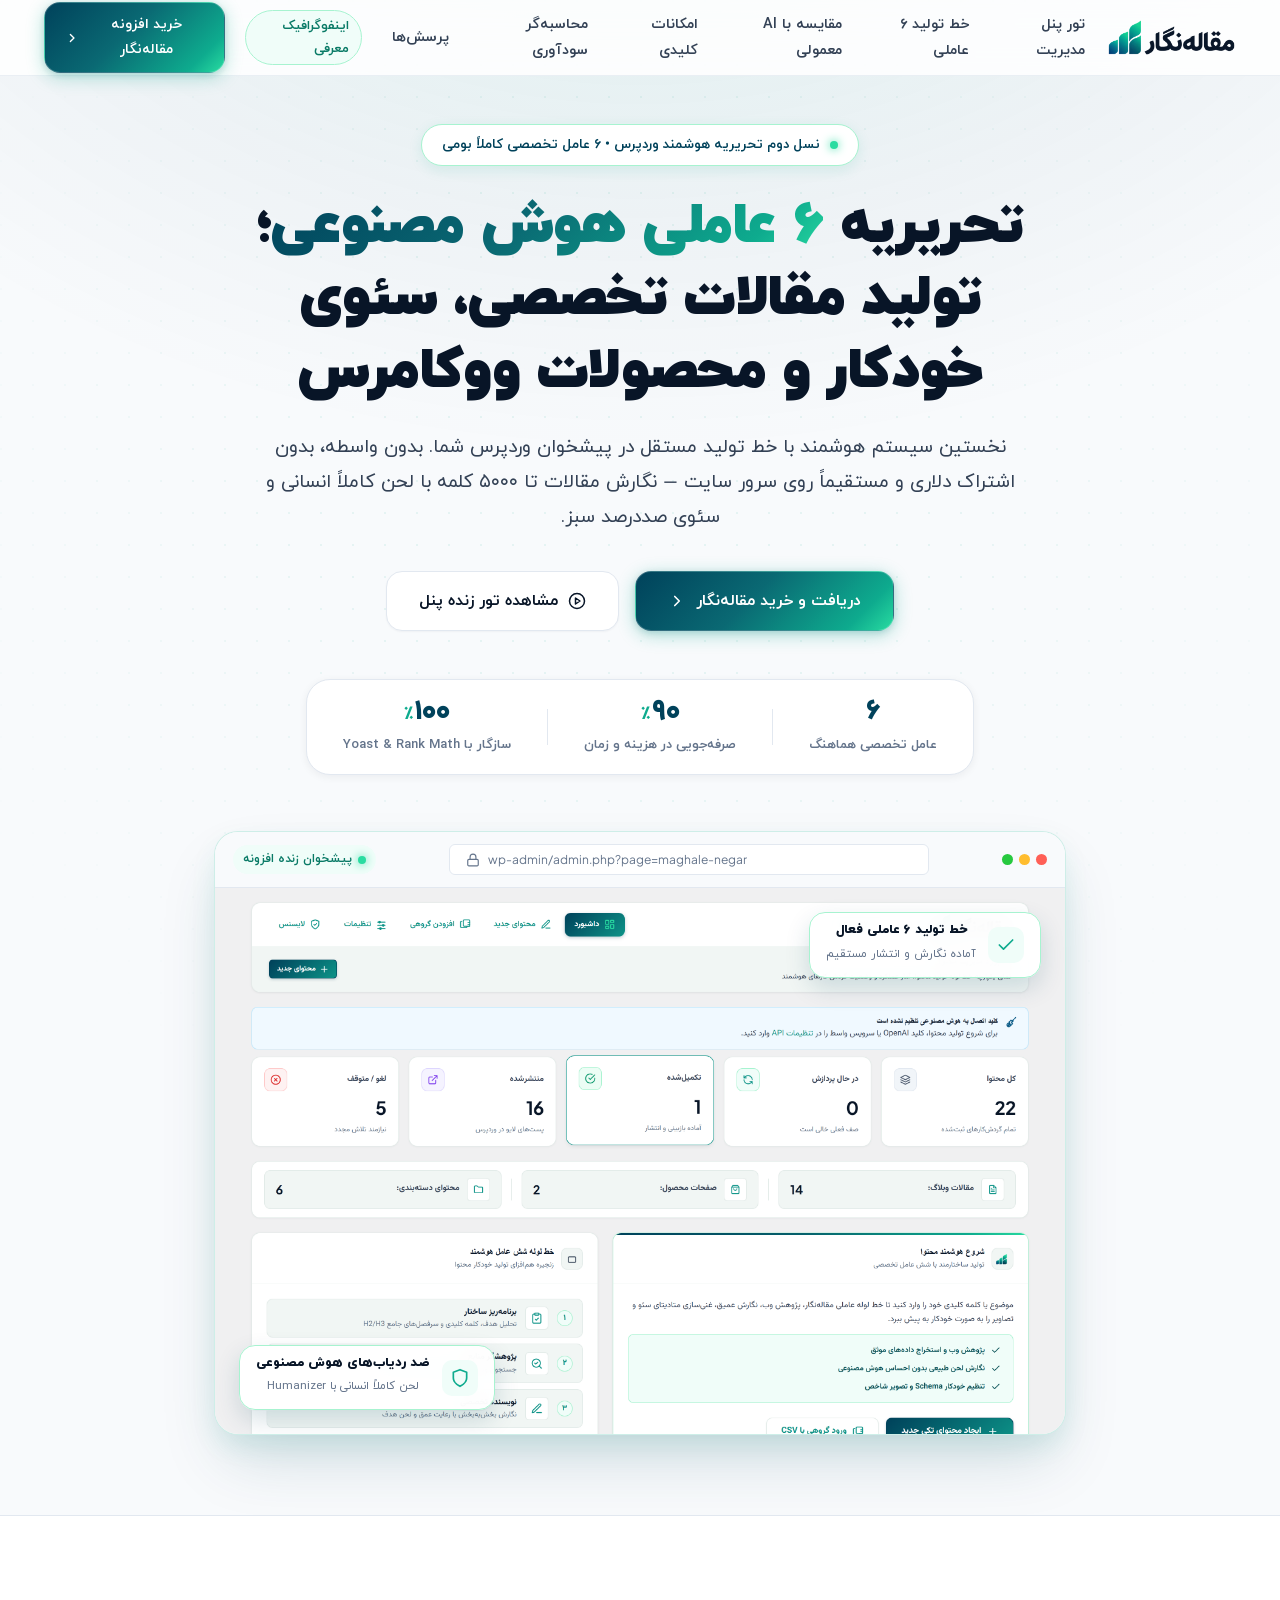
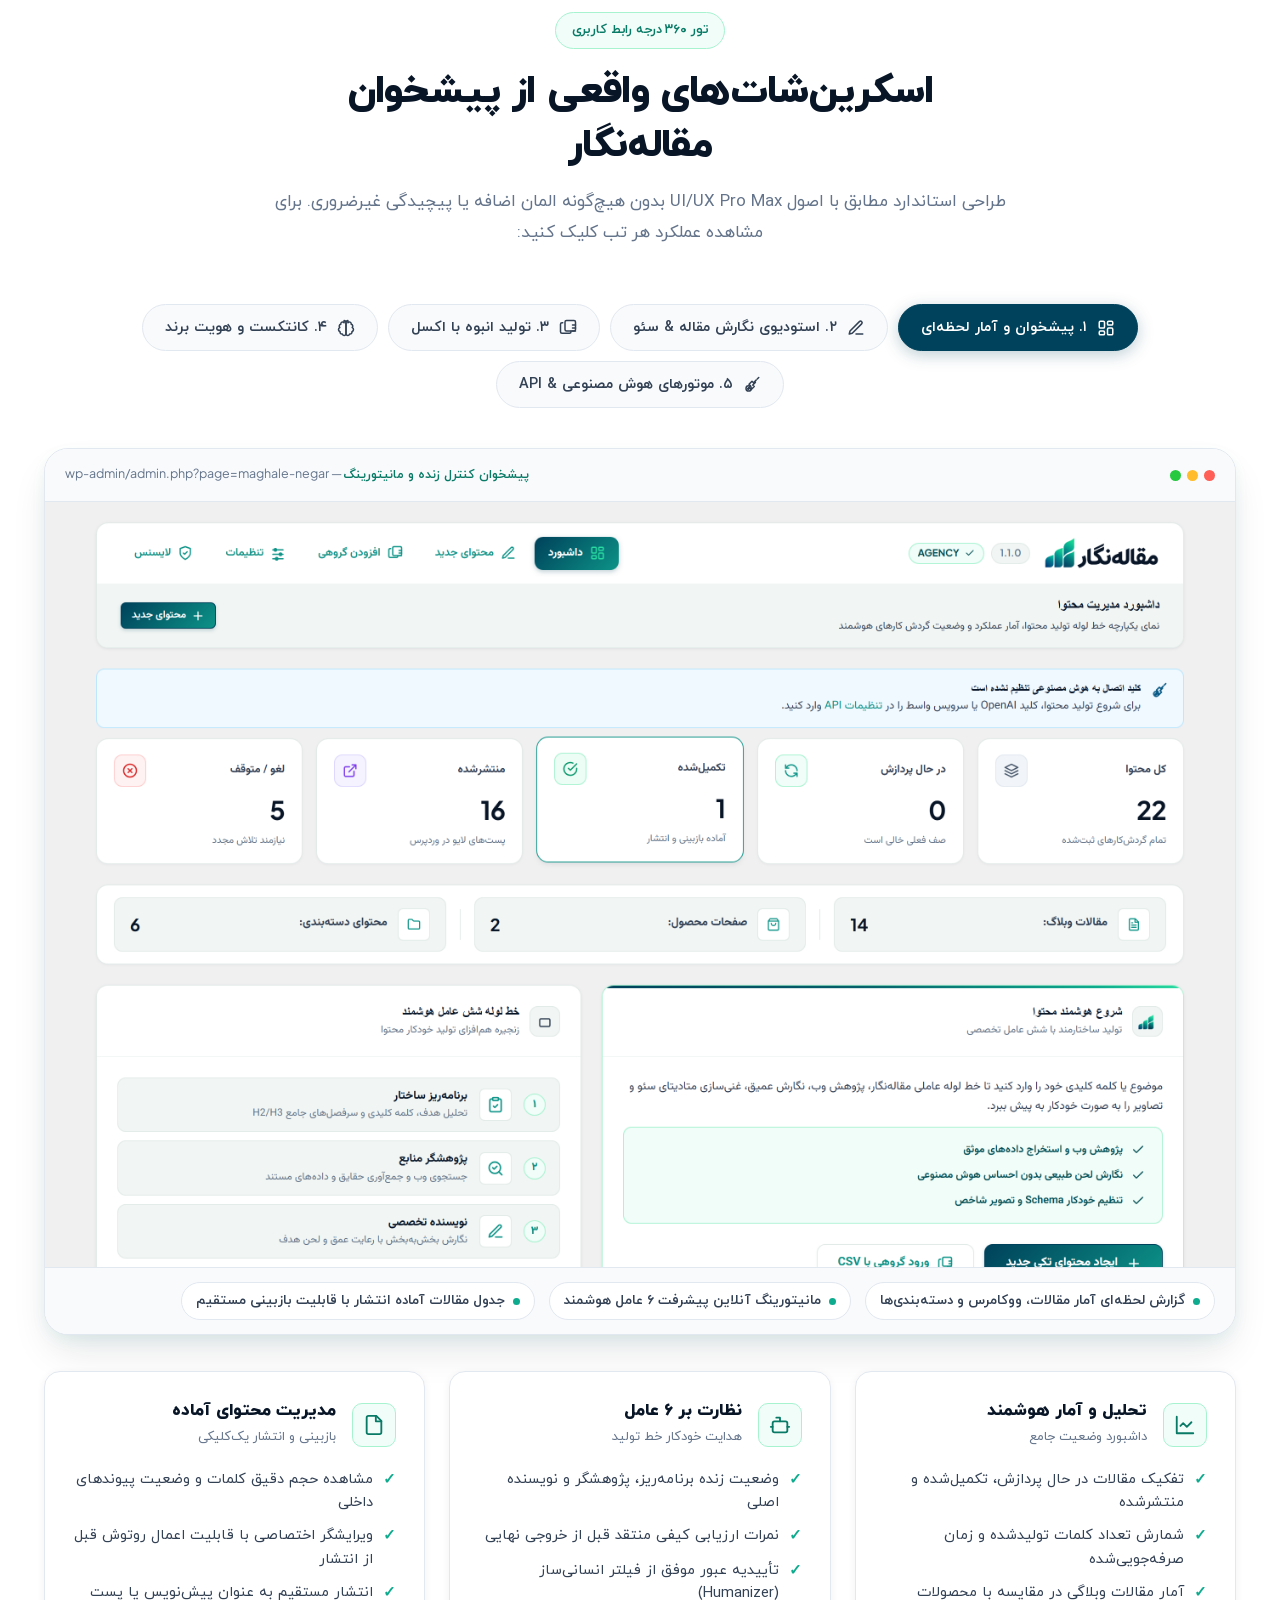
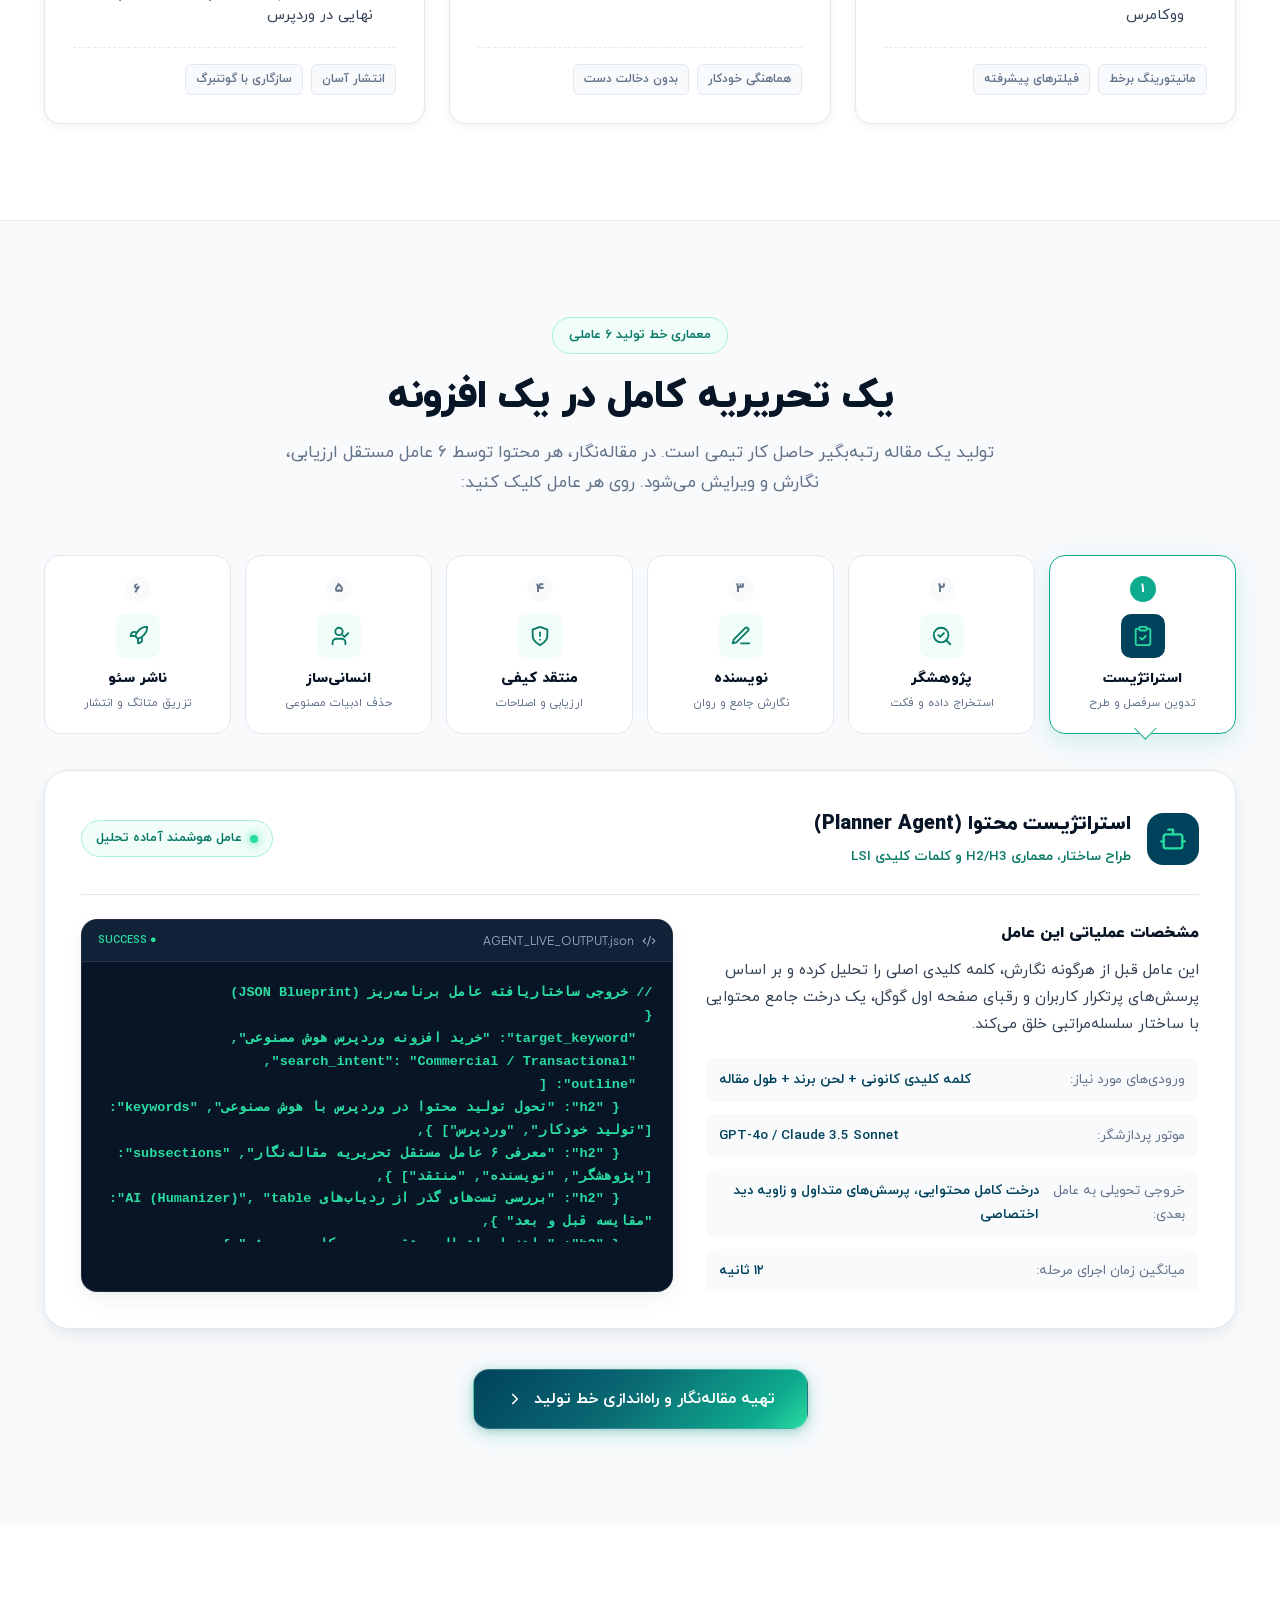
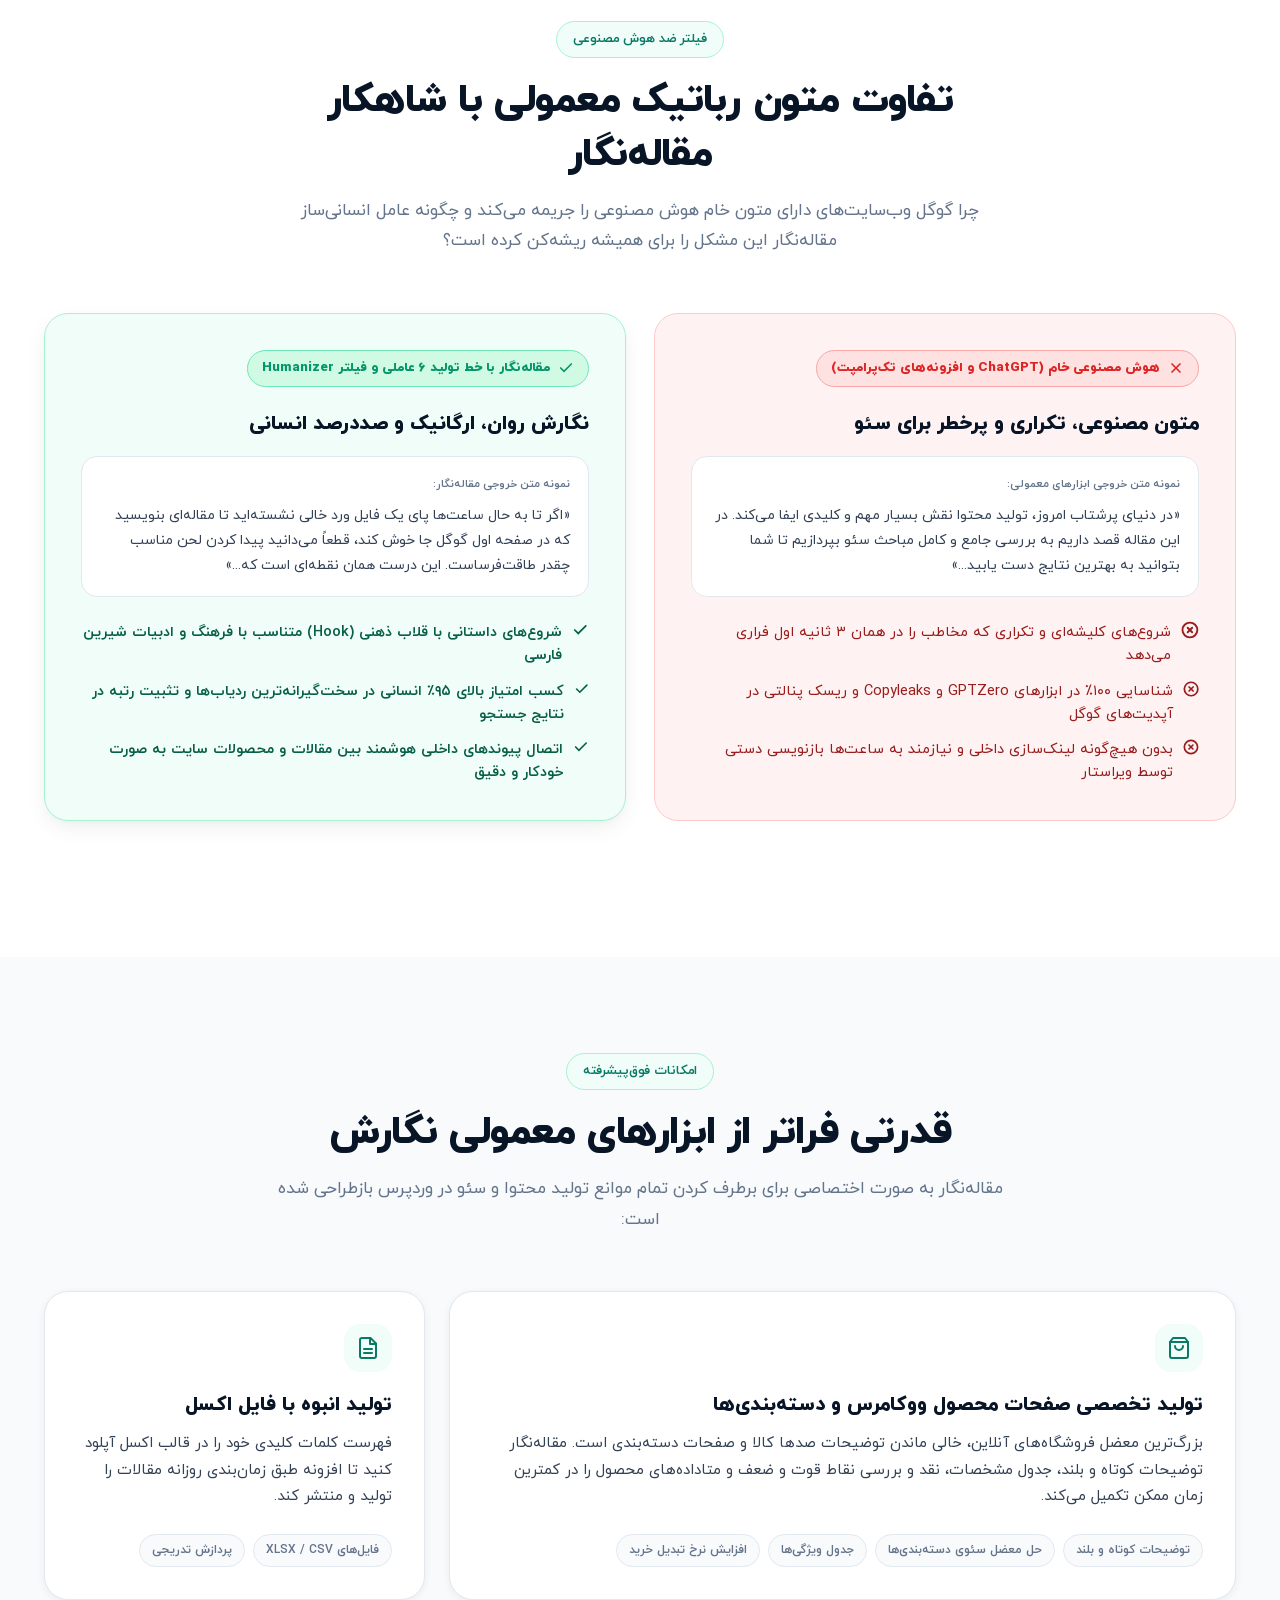
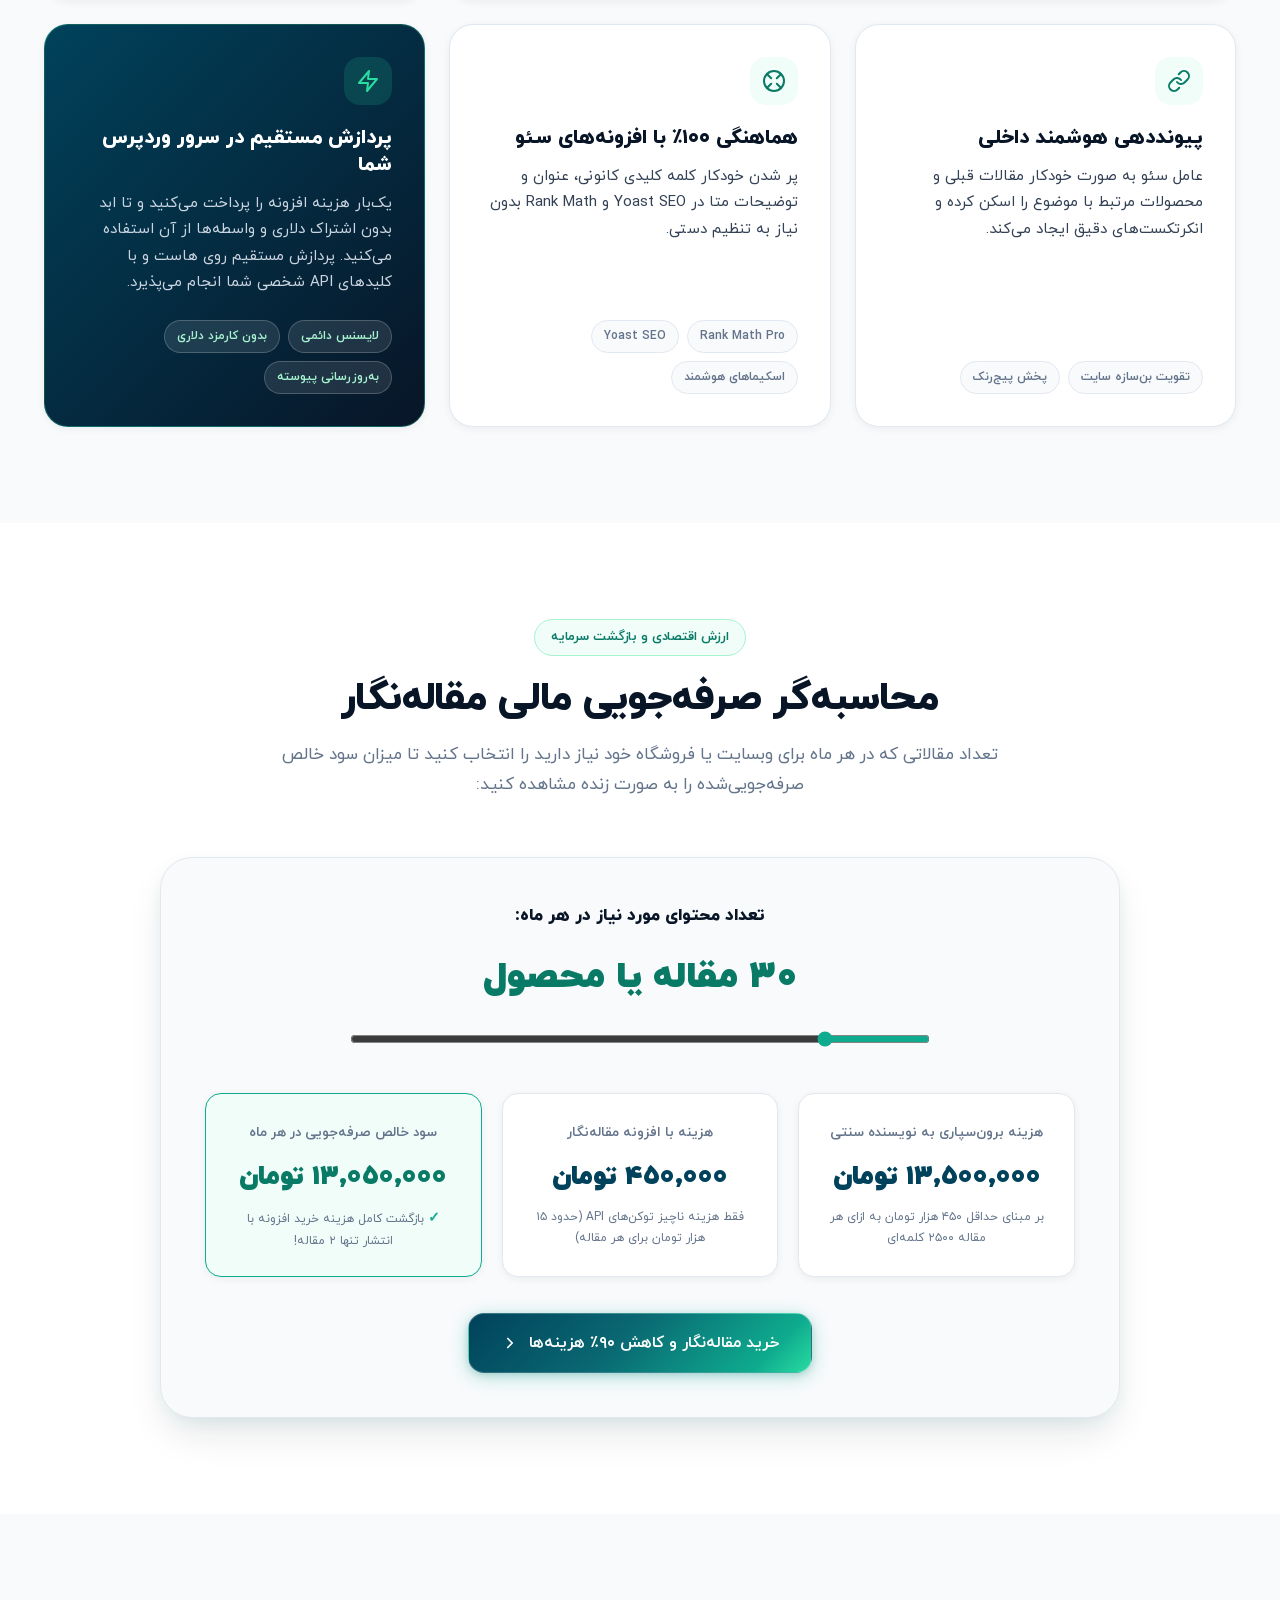
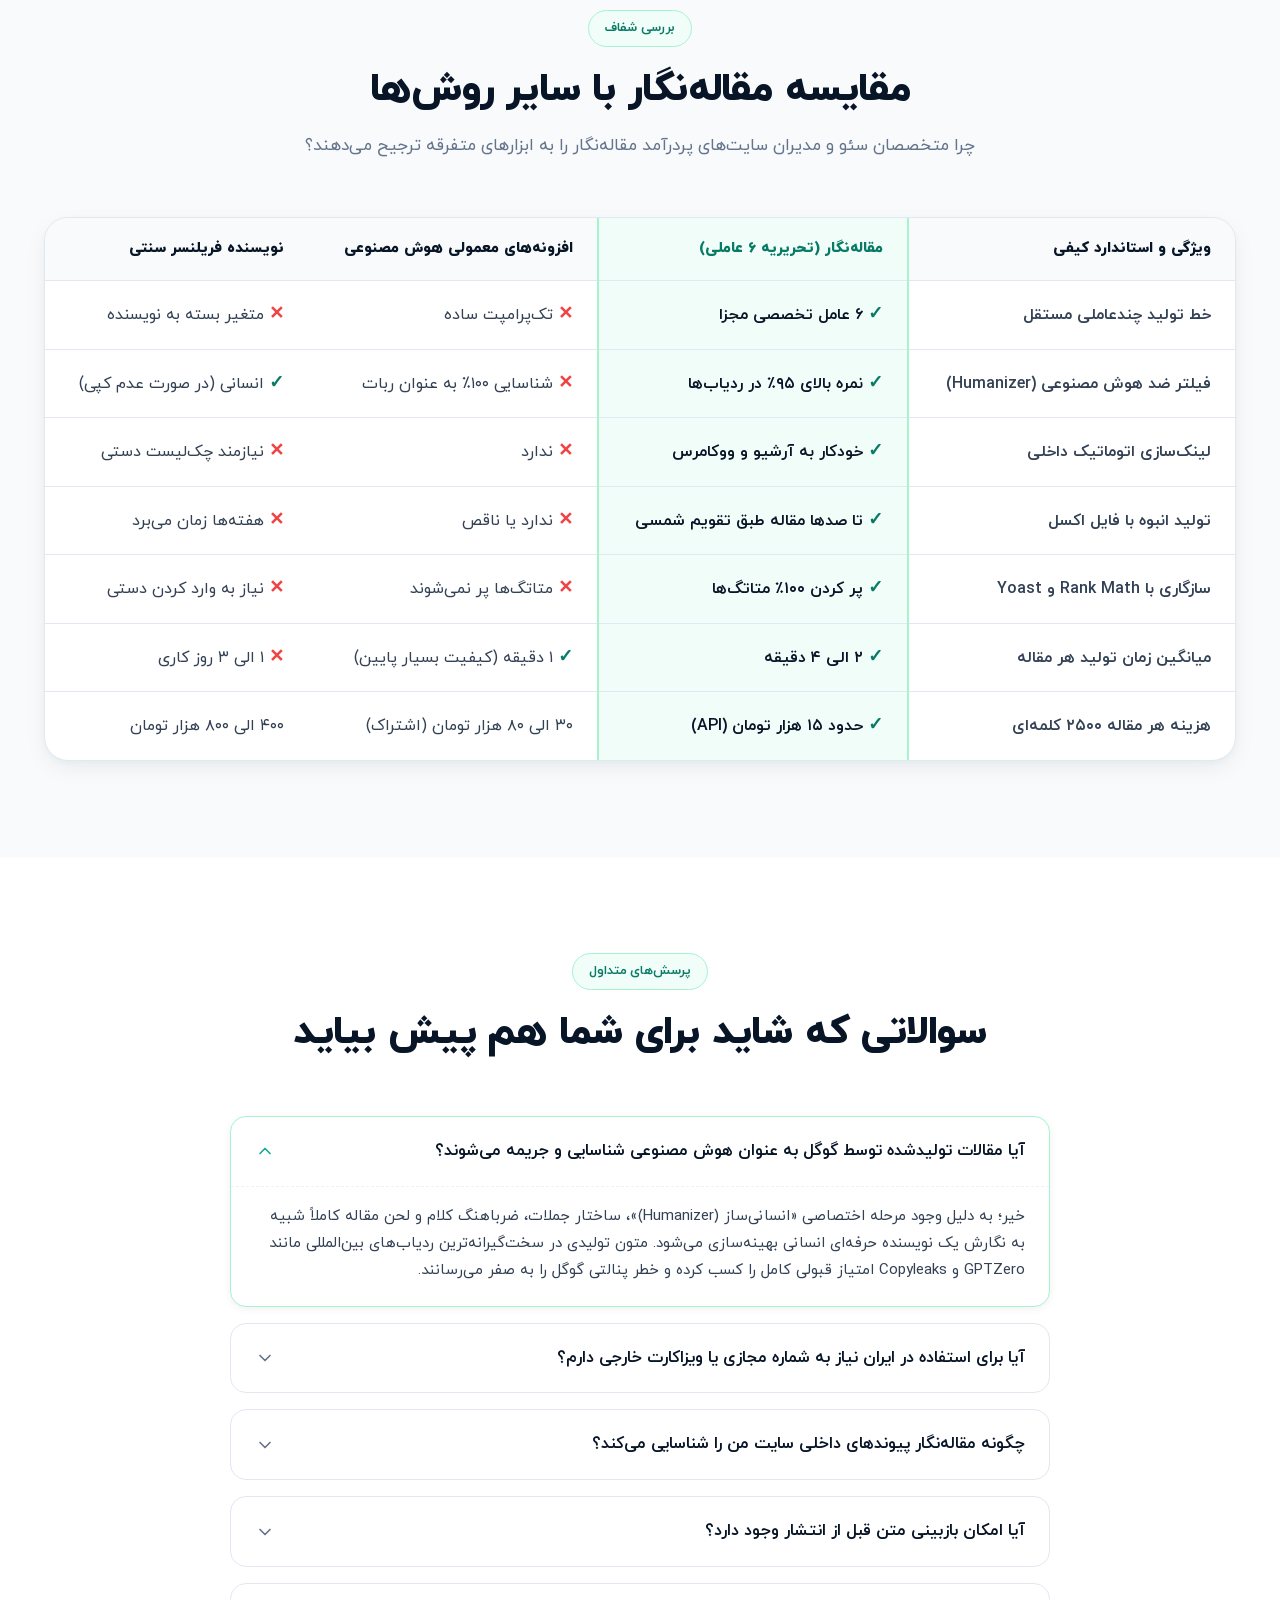
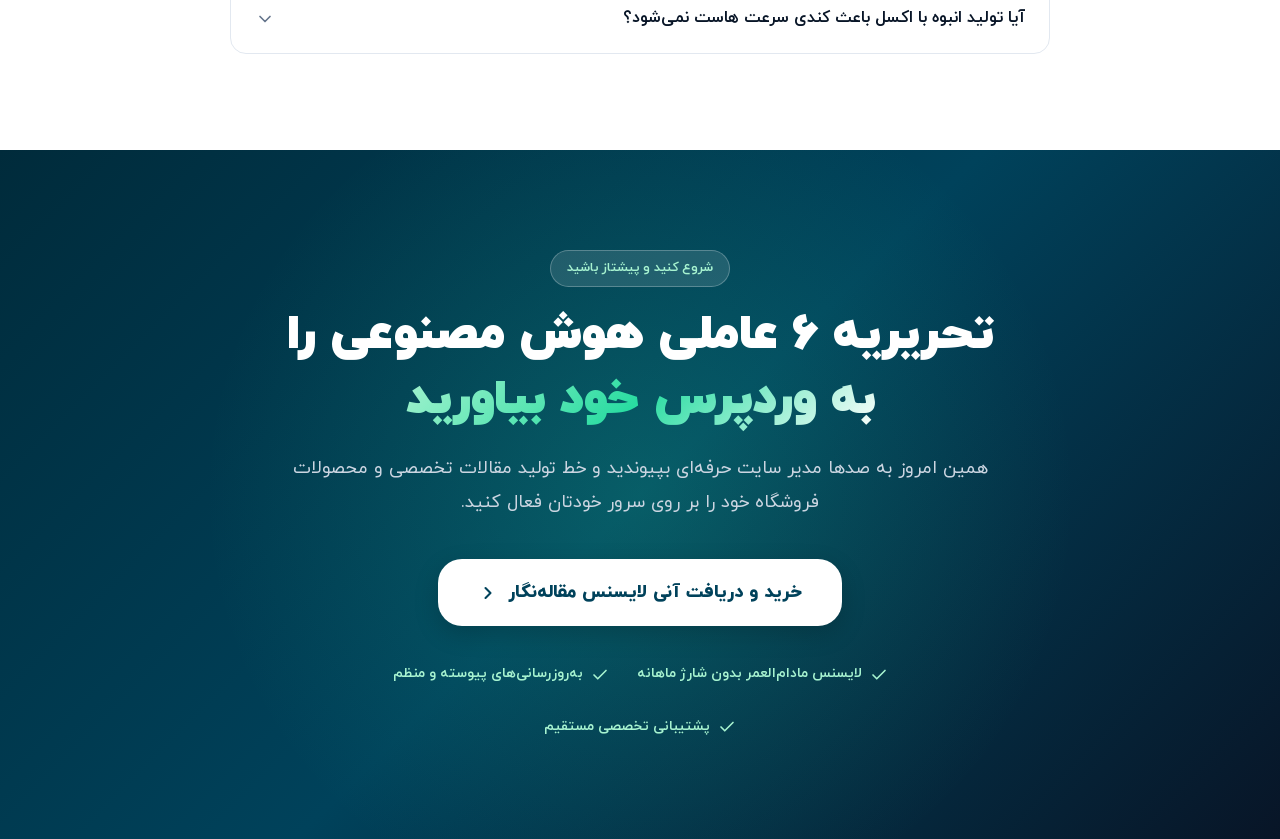
==== commit 20f6b3e4: "Fix mobile layout responsiveness, remove footer, eliminate horizontal overflow, and hide floating co" ====
--- a/index.html
+++ b/index.html
@@ -33,6 +33,7 @@
         <a href="#bento-features">امکانات کلیدی</a>
         <a href="#roi-calculator">محاسبه‌گر سودآوری</a>
         <a href="#faq">پرسش‌ها</a>
+        <a href="infographic/index.html" class="nav-badge-link" target="_blank">اینفوگرافیک معرفی</a>
       </nav>
 
       <a href="purchase.html" class="btn btn-primary nav-cta">
@@ -53,6 +54,7 @@
       <a href="#bento-features">امکانات کلیدی</a>
       <a href="#roi-calculator">محاسبه‌گر سودآوری</a>
       <a href="#faq">پرسش‌ها</a>
+      <a href="infographic/index.html" target="_blank">اینفوگرافیک رسمی محصول</a>
       <a href="purchase.html" class="btn btn-primary" style="margin-top: 10px;">خرید افزونه مقاله‌نگار</a>
     </div>
   </header>
@@ -1056,8 +1058,8 @@
           </div>
 
           <div class="calc-cta-row">
-            <a href="purchase.html" class="btn btn-primary btn-lg">
-              <span>همین الان سرمایه‌گذاری کن و هزینه‌ها را ۹۰٪ کاهش بده</span>
+            <a href="purchase.html" class="btn btn-primary btn-lg" id="roi-cta-btn">
+              <span>خرید مقاله‌نگار و کاهش ۹۰٪ هزینه‌ها</span>
               <svg width="18" height="18" viewBox="0 0 24 24" fill="none" stroke="currentColor" stroke-width="2.2" stroke-linecap="round" stroke-linejoin="round"><path d="m9 18 6-6-6-6"/></svg>
             </a>
           </div>
@@ -1248,8 +1250,10 @@
 
   </main>
 
+
+
   <!-- ========================================================================
-       11. STICKY CONVERSION BAR ON SCROLL
+       12. STICKY CONVERSION BAR ON SCROLL
        ======================================================================== -->
   <div class="sticky-conversion-bar" id="sticky-bar" aria-hidden="true">
     <div class="sticky-bar-info">
@@ -1267,46 +1271,7 @@
     </a>
   </div>
 
-  <!-- ========================================================================
-       12. FOOTER
-       ======================================================================== -->
-  <footer class="footer">
-    <div class="container">
-      <div class="footer-inner">
-        <div class="footer-brand">
-          <img src="images/logo-horizontal.png" alt="مقاله‌نگار" height="38" />
-          <p>
-            نخستین تحریریه ۶ عاملی هوش مصنوعی بومی وردپرس برای نگارش مقالات تخصصی، سئوی خودکار و مدیریت محتوای ووکامرس.
-          </p>
-        </div>
-
-        <div class="footer-col">
-          <h4>بخش‌های پیش‌نمایش</h4>
-          <ul>
-            <li><a href="#panel-tour">تور پنل مدیریت</a></li>
-            <li><a href="#agents-pipeline">خط تولید ۶ عاملی</a></li>
-            <li><a href="#ai-comparison">مقایسه با AI معمولی</a></li>
-            <li><a href="#bento-features">امکانات و ووکامرس</a></li>
-            <li><a href="#roi-calculator">محاسبه‌گر سودآوری</a></li>
-          </ul>
-        </div>
-
-        <div class="footer-col">
-          <h4>پشتیبانی و خرید</h4>
-          <ul>
-            <li><a href="purchase.html">خرید لایسنس رسمی</a></li>
-            <li><a href="#faq">پرسش‌های متداول</a></li>
-            <li><a href="mailto:support@maghalenegar.ir">ارتباط با پشتیبانی</a></li>
-          </ul>
-        </div>
-      </div>
-
-      <div class="footer-bottom">
-        <p>© تمام حقوق مادی و معنوی برای افزونه مقاله‌نگار محفوظ است.</p>
-        <p>طراحی شده با استانداردهای مدرن UI/UX Pro Max</p>
-      </div>
-    </div>
-  </footer>
+
 
   <script src="script.js"></script>
 </body>
--- a/style.css
+++ b/style.css
@@ -148,6 +148,8 @@
 html {
   scroll-behavior: smooth;
   -webkit-text-size-adjust: 100%;
+  overflow-x: clip;
+  max-width: 100vw;
 }
 
 body {
@@ -158,7 +160,10 @@
   background-color: var(--mn-canvas);
   direction: rtl;
   text-align: right;
-  overflow-x: hidden;
+  overflow-x: clip;
+  max-width: 100vw;
+  width: 100%;
+  position: relative;
   -webkit-font-smoothing: antialiased;
   -moz-osx-font-smoothing: grayscale;
 }
@@ -267,10 +272,12 @@
   padding: 12px 24px;
   border-radius: var(--radius-md);
   transition: all var(--transition-normal);
-  white-space: nowrap;
+  white-space: normal;
+  text-align: center;
   position: relative;
   overflow: hidden;
   box-sizing: border-box;
+  max-width: 100%;
 }
 
 .btn-primary {
@@ -409,6 +416,23 @@
 
 .nav-links a:hover::after {
   transform: scaleX(1);
+}
+
+.nav-badge-link {
+  background: var(--mn-primary-surface);
+  color: var(--mn-primary-hover) !important;
+  border: 1px solid var(--mn-primary-border);
+  padding: 4px 12px !important;
+  border-radius: 100px;
+  font-size: 13px !important;
+  font-weight: 700 !important;
+}
+.nav-badge-link::after {
+  display: none !important;
+}
+.nav-badge-link:hover {
+  background: var(--mn-primary-light);
+  border-color: var(--mn-primary);
 }
 
 .nav-cta {
@@ -1781,80 +1805,7 @@
 }
 
 /* --------------------------------------------------------------------------
-   18. Footer
-   -------------------------------------------------------------------------- */
-.footer {
-  background: #081527;
-  color: #94A3B8;
-  padding-top: 72px;
-  padding-bottom: 36px;
-  border-top: 1px solid rgba(255, 255, 255, 0.08);
-}
-
-.footer-inner {
-  display: grid;
-  grid-template-columns: 1.5fr 1fr 1fr;
-  gap: 48px;
-  margin-bottom: 56px;
-}
-
-.footer-brand {
-  display: flex;
-  flex-direction: column;
-  gap: 16px;
-}
-
-.footer-brand img {
-  height: 38px;
-  width: auto;
-  filter: brightness(0) invert(1);
-}
-
-.footer-brand p {
-  font-size: 14.5px;
-  line-height: 1.8;
-  color: #94A3B8;
-  max-width: 380px;
-}
-
-.footer-col h4 {
-  font-size: 16px;
-  font-weight: 800;
-  color: #FFFFFF;
-  margin-bottom: 18px;
-}
-
-.footer-col ul {
-  list-style: none;
-  display: flex;
-  flex-direction: column;
-  gap: 12px;
-}
-
-.footer-col a {
-  font-size: 14px;
-  color: #94A3B8;
-  transition: color var(--transition-fast);
-}
-
-.footer-col a:hover {
-  color: #29DCA1;
-}
-
-.footer-bottom {
-  padding-top: 28px;
-  border-top: 1px solid rgba(255, 255, 255, 0.08);
-  display: flex;
-  align-items: center;
-  justify-content: space-between;
-  font-size: 13px;
-  color: #64748B;
-  flex-wrap: wrap;
-  gap: 16px;
-}
-
-/* --------------------------------------------------------------------------
-   19. Responsive Media Queries
+   18. Responsive Media Queries & Mobile Optimization System
    -------------------------------------------------------------------------- */
 @media (max-width: 1024px) {
   .pipeline-stepper-grid {
@@ -1869,50 +1820,413 @@
   .bento-card.bento-wide {
     grid-column: span 2;
   }
-  .footer-inner {
-    grid-template-columns: 1fr 1fr;
-  }
 }
 
 @media (max-width: 768px) {
+  :root {
+    --nav-height: 64px;
+  }
+
+  /* Base & Containers */
+  .container {
+    padding-inline: 16px;
+  }
+
+  .section {
+    padding-block: 56px;
+  }
+
+  .section-header {
+    margin-bottom: 36px;
+    padding-inline: 8px;
+    text-align: center;
+  }
+
+  .section-label {
+    margin-inline: auto;
+    margin-bottom: 12px;
+  }
+
+  .section-header h2 {
+    font-size: clamp(22px, 6vw, 30px);
+    line-height: 1.35;
+    margin-bottom: 12px;
+  }
+
+  .section-header p {
+    font-size: 15px;
+    line-height: 1.8;
+  }
+
+  /* Navbar */
   .nav-links, .nav-cta {
+    display: none !important;
+  }
+
+  .navbar-inner {
+    padding-inline: 4px;
+    width: 100%;
+    justify-content: space-between;
+    align-items: center;
+  }
+
+  .logo-brand {
+    display: flex;
+    align-items: center;
+  }
+
+  .brand-logo-img {
+    height: 32px;
+    width: auto;
+  }
+
+  .nav-toggle {
+    display: flex;
+    align-items: center;
+    justify-content: center;
+    width: 42px;
+    height: 42px;
+    border-radius: var(--radius-sm);
+    background: var(--mn-canvas);
+    border: 1px solid var(--mn-border);
+    color: var(--mn-text-primary);
+    cursor: pointer;
+    transition: all var(--transition-fast);
+  }
+
+  .nav-toggle:active {
+    background: var(--mn-primary-surface);
+    color: var(--mn-primary);
+  }
+
+  /* Hero Section */
+  .hero {
+    padding-top: calc(var(--nav-height) + 24px);
+    padding-bottom: 56px;
+  }
+
+  .hero-inner {
+    display: flex;
+    flex-direction: column;
+    align-items: center;
+    text-align: center;
+    width: 100%;
+    padding: 0;
+    margin: 0 auto;
+  }
+
+  .hero-pill {
+    align-self: center;
+    margin-inline: auto;
+    font-size: 12px;
+    padding: 6px 14px;
+    line-height: 1.5;
+    text-align: center;
+    max-width: 100%;
+    margin-bottom: 20px;
+  }
+
+  .hero-title {
+    font-size: clamp(23px, 6.4vw, 34px);
+    line-height: 1.35;
+    margin-bottom: 16px;
+    text-align: center;
+    width: 100%;
+  }
+
+  .hero-subtitle {
+    font-size: 14.5px;
+    line-height: 1.8;
+    margin-bottom: 28px;
+    text-align: center;
+    width: 100%;
+    padding-inline: 4px;
+  }
+
+  .hero-actions {
+    display: flex;
+    flex-direction: column;
+    align-items: center;
+    width: 100%;
+    max-width: 320px;
+    margin-inline: auto;
+    gap: 12px;
+    margin-bottom: 36px;
+  }
+
+  .hero-actions .btn {
+    width: 100%;
+    justify-content: center;
+    padding: 13px 20px;
+    font-size: 14.5px;
+    box-sizing: border-box;
+  }
+
+  .hero-stats {
+    display: flex;
+    flex-direction: column;
+    align-items: center;
+    width: 100%;
+    max-width: 260px;
+    margin-inline: auto;
+    padding: 16px 20px;
+    gap: 12px;
+    box-sizing: border-box;
+  }
+
+  .stat-item {
+    width: 100%;
+    text-align: center;
+  }
+
+  .stat-divider {
+    width: 44px;
+    height: 1px;
+    background: var(--mn-border);
+    margin: 2px auto;
+  }
+
+  .mockup-float-badge {
+    display: none !important;
+  }
+
+  .mockup-address-bar {
+    display: none !important;
+  }
+
+  /* Interactive Tour Tabs */
+  .tour-tab-nav {
+    display: flex;
+    flex-wrap: nowrap;
+    overflow-x: auto;
+    -webkit-overflow-scrolling: touch;
+    justify-content: flex-start;
+    padding-bottom: 12px;
+    gap: 8px;
+    width: 100%;
+    scrollbar-width: none;
+  }
+
+  .tour-tab-nav::-webkit-scrollbar {
     display: none;
   }
-  .nav-toggle {
-    display: block;
-  }
-  .hero-stats {
+
+  .tour-tab-btn {
+    flex-shrink: 0;
+    white-space: nowrap;
+    padding: 8px 16px;
+    font-size: 13px;
+  }
+
+  .tour-callouts-bar {
     flex-direction: column;
-    gap: 18px;
-    padding: 20px;
-  }
-  .stat-divider {
-    width: 60px;
-    height: 1px;
-  }
+    align-items: stretch;
+    gap: 8px;
+    padding: 12px 14px;
+  }
+
+  .tour-callout-pill {
+    width: 100%;
+    box-sizing: border-box;
+    justify-content: flex-start;
+    font-size: 12px;
+    padding: 6px 12px;
+  }
+
+  .pro-explain-grid {
+    grid-template-columns: 1fr;
+    gap: 16px;
+  }
+
+  .pro-explain-card {
+    padding: 20px 16px;
+  }
+
+  /* 6-Agent Pipeline */
   .pipeline-stepper-grid {
     grid-template-columns: repeat(2, 1fr);
-  }
+    gap: 10px;
+  }
+
+  .pipeline-step-card {
+    padding: 14px 10px;
+  }
+
+  .pipeline-step-card h4 {
+    font-size: 13px;
+  }
+
+  .pipeline-step-card span {
+    font-size: 11px;
+  }
+
+  .pipeline-step-card.active::after {
+    display: none;
+  }
+
+  .agent-sim-header {
+    flex-direction: column;
+    align-items: flex-start;
+    gap: 12px;
+    padding: 16px;
+  }
+
+  .agent-sim-body {
+    grid-template-columns: 1fr;
+    gap: 20px;
+    padding: 16px;
+  }
+
+  /* Humanizer Comparison */
   .comparison-card-grid {
     grid-template-columns: 1fr;
-  }
+    gap: 18px;
+  }
+
+  .comp-col-card {
+    padding: 20px 16px;
+  }
+
+  .comparison-banner-inner {
+    padding: 22px 16px;
+  }
+
+  /* Bento Grid */
   .bento-grid {
     grid-template-columns: 1fr;
-  }
+    gap: 16px;
+  }
+
+  .bento-card {
+    padding: 22px 16px;
+  }
+
   .bento-card.bento-wide {
     grid-column: span 1;
   }
+
+  /* ROI Calculator */
+  .roi-calc-container {
+    padding: 22px 16px;
+    border-radius: var(--radius-md);
+  }
+
   .calc-results-grid {
     grid-template-columns: 1fr;
-  }
-  .footer-inner {
+    gap: 12px;
+  }
+
+  .calc-res-card {
+    padding: 16px 14px;
+    text-align: center;
+  }
+
+  .calc-cta-row {
+    width: 100%;
+    display: flex;
+    justify-content: center;
+  }
+
+  .calc-cta-row .btn {
+    width: 100%;
+    max-width: 320px;
+    padding: 13px 16px;
+    font-size: 14px;
+  }
+
+  /* Comparison Table */
+  .table-section .container {
+    overflow: hidden;
+    max-width: 100%;
+  }
+
+  .table-responsive-wrapper {
+    overflow-x: auto;
+    -webkit-overflow-scrolling: touch;
+    max-width: 100%;
+    width: 100%;
+    display: block;
+  }
+
+  .compare-table {
+    min-width: 580px;
+  }
+
+  .compare-table th,
+  .compare-table td {
+    padding: 12px 14px;
+    font-size: 13px;
+  }
+
+  /* FAQ Accordion */
+  .faq-question {
+    padding: 16px 14px;
+    font-size: 14.5px;
+  }
+
+  .faq-answer {
+    padding: 0 14px 16px;
+    font-size: 13.5px;
+  }
+
+  /* Final CTA */
+  .final-cta {
+    padding-block: 56px;
+  }
+
+  .final-cta-inner {
+    padding-inline: 16px;
+    display: flex;
+    flex-direction: column;
+    align-items: center;
+    text-align: center;
+  }
+
+  .final-cta h2 {
+    font-size: clamp(22px, 6vw, 32px);
+    line-height: 1.35;
+    margin-bottom: 14px;
+    text-align: center;
+  }
+
+  .final-cta p {
+    font-size: 14.5px;
+    line-height: 1.8;
+    margin-bottom: 26px;
+    text-align: center;
+  }
+
+  #final-cta-btn {
+    width: 100%;
+    max-width: 320px;
+    margin-inline: auto;
+    padding: 13px 18px;
+    font-size: 14.5px;
+  }
+
+  .final-guarantees-row {
+    flex-direction: column;
+    gap: 12px;
+    align-items: center;
+    text-align: center;
+    margin-top: 24px;
+    width: 100%;
+  }
+
+  .final-guarantees-row span {
+    justify-content: center;
+    font-size: 12.5px;
+  }
+
+  /* Hide Sticky Floating Bar completely on Mobile to avoid screen clutter and layout shift */
+  .sticky-conversion-bar {
+    display: none !important;
+  }
+}
+
+@media (max-width: 480px) {
+  .pipeline-stepper-grid {
     grid-template-columns: 1fr;
-  }
-  .mockup-float-badge {
-    display: none;
-  }
-  .sticky-conversion-bar {
-    width: 90%;
-    justify-content: space-between;
-  }
-}
+    gap: 8px;
+  }
+}
